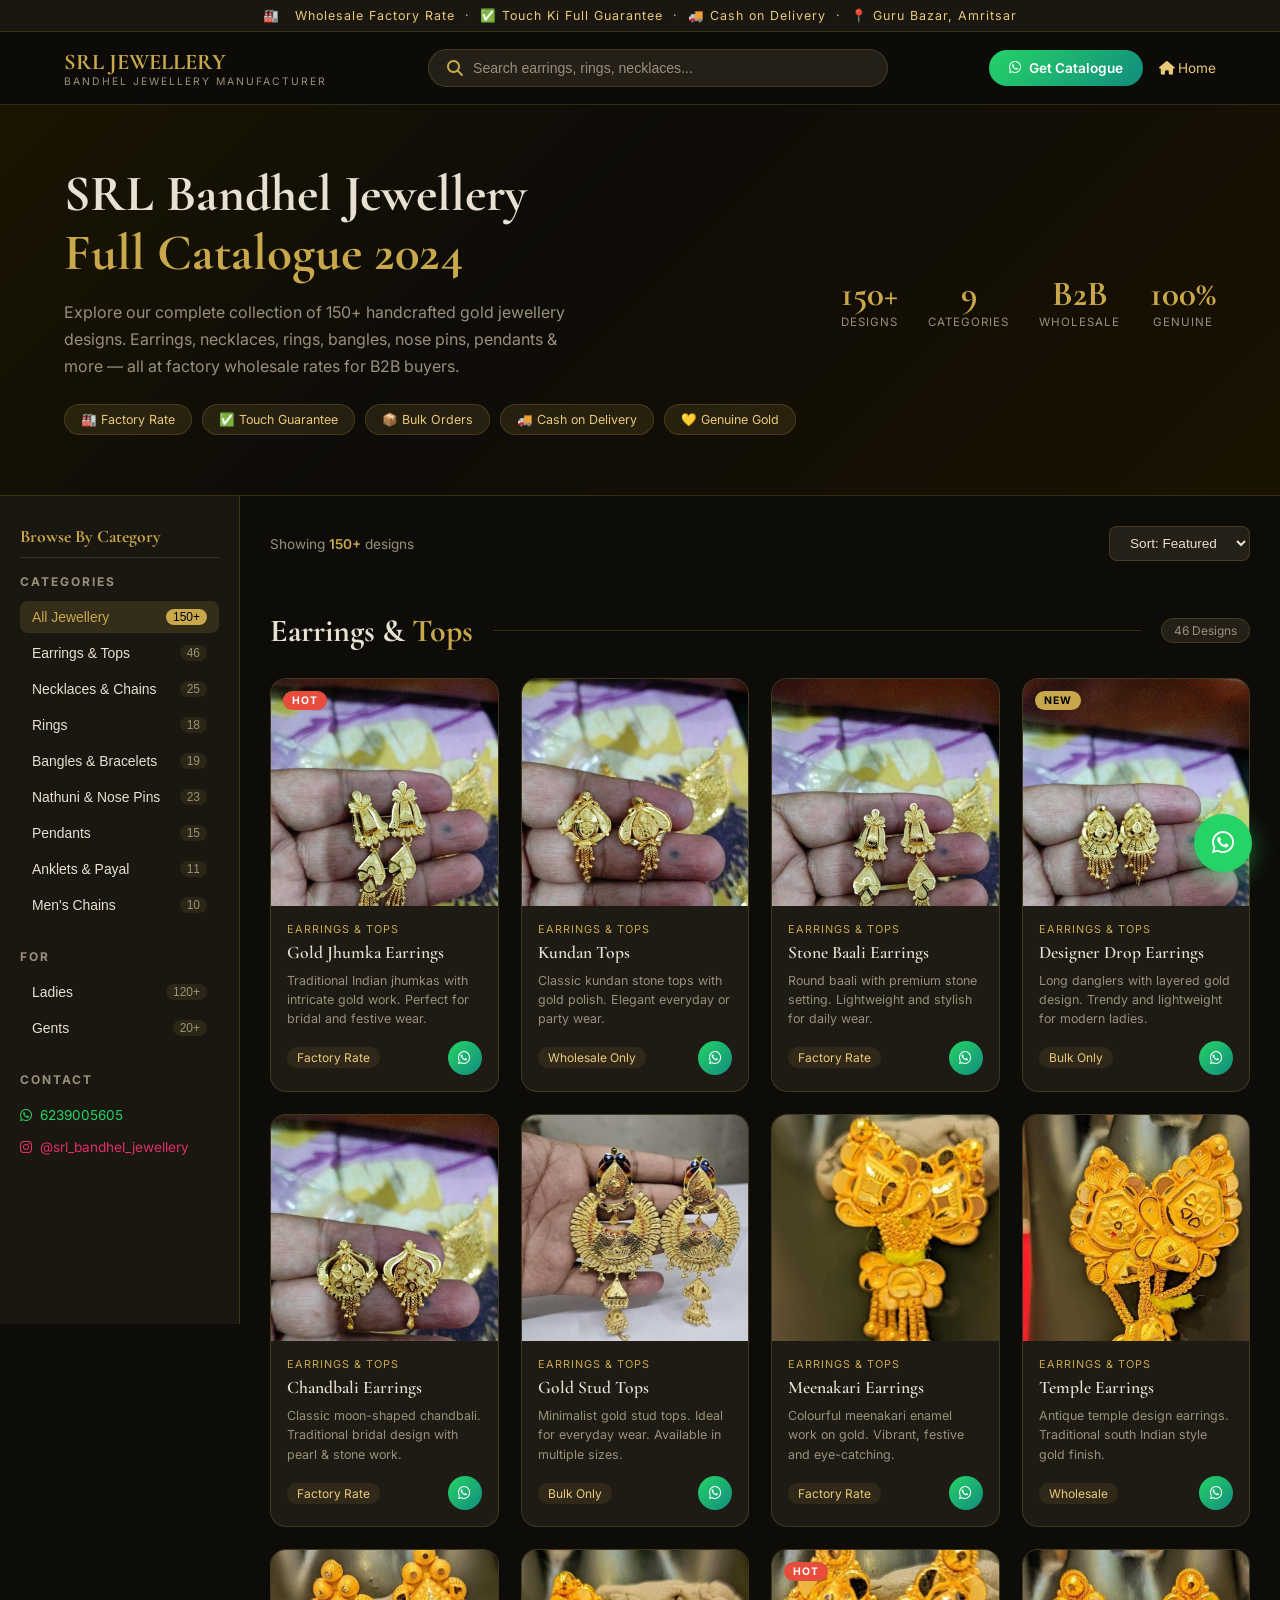
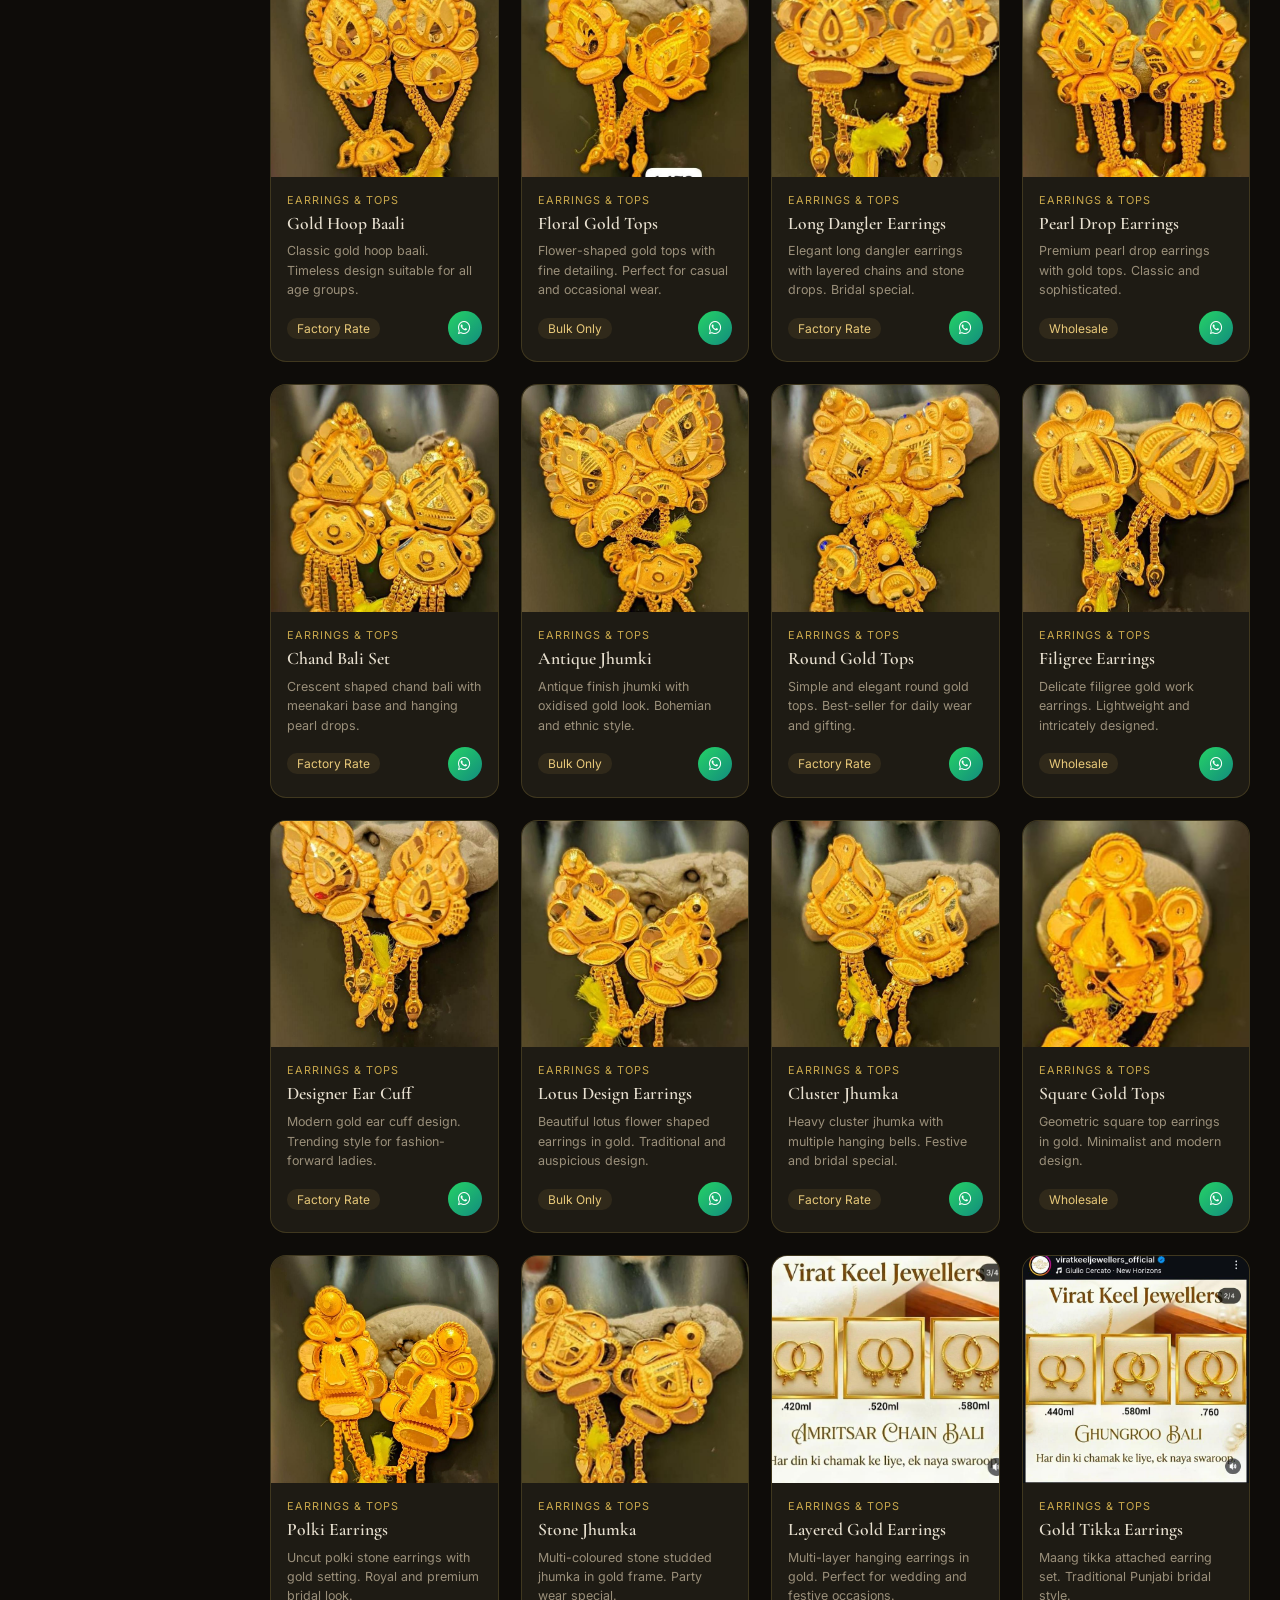
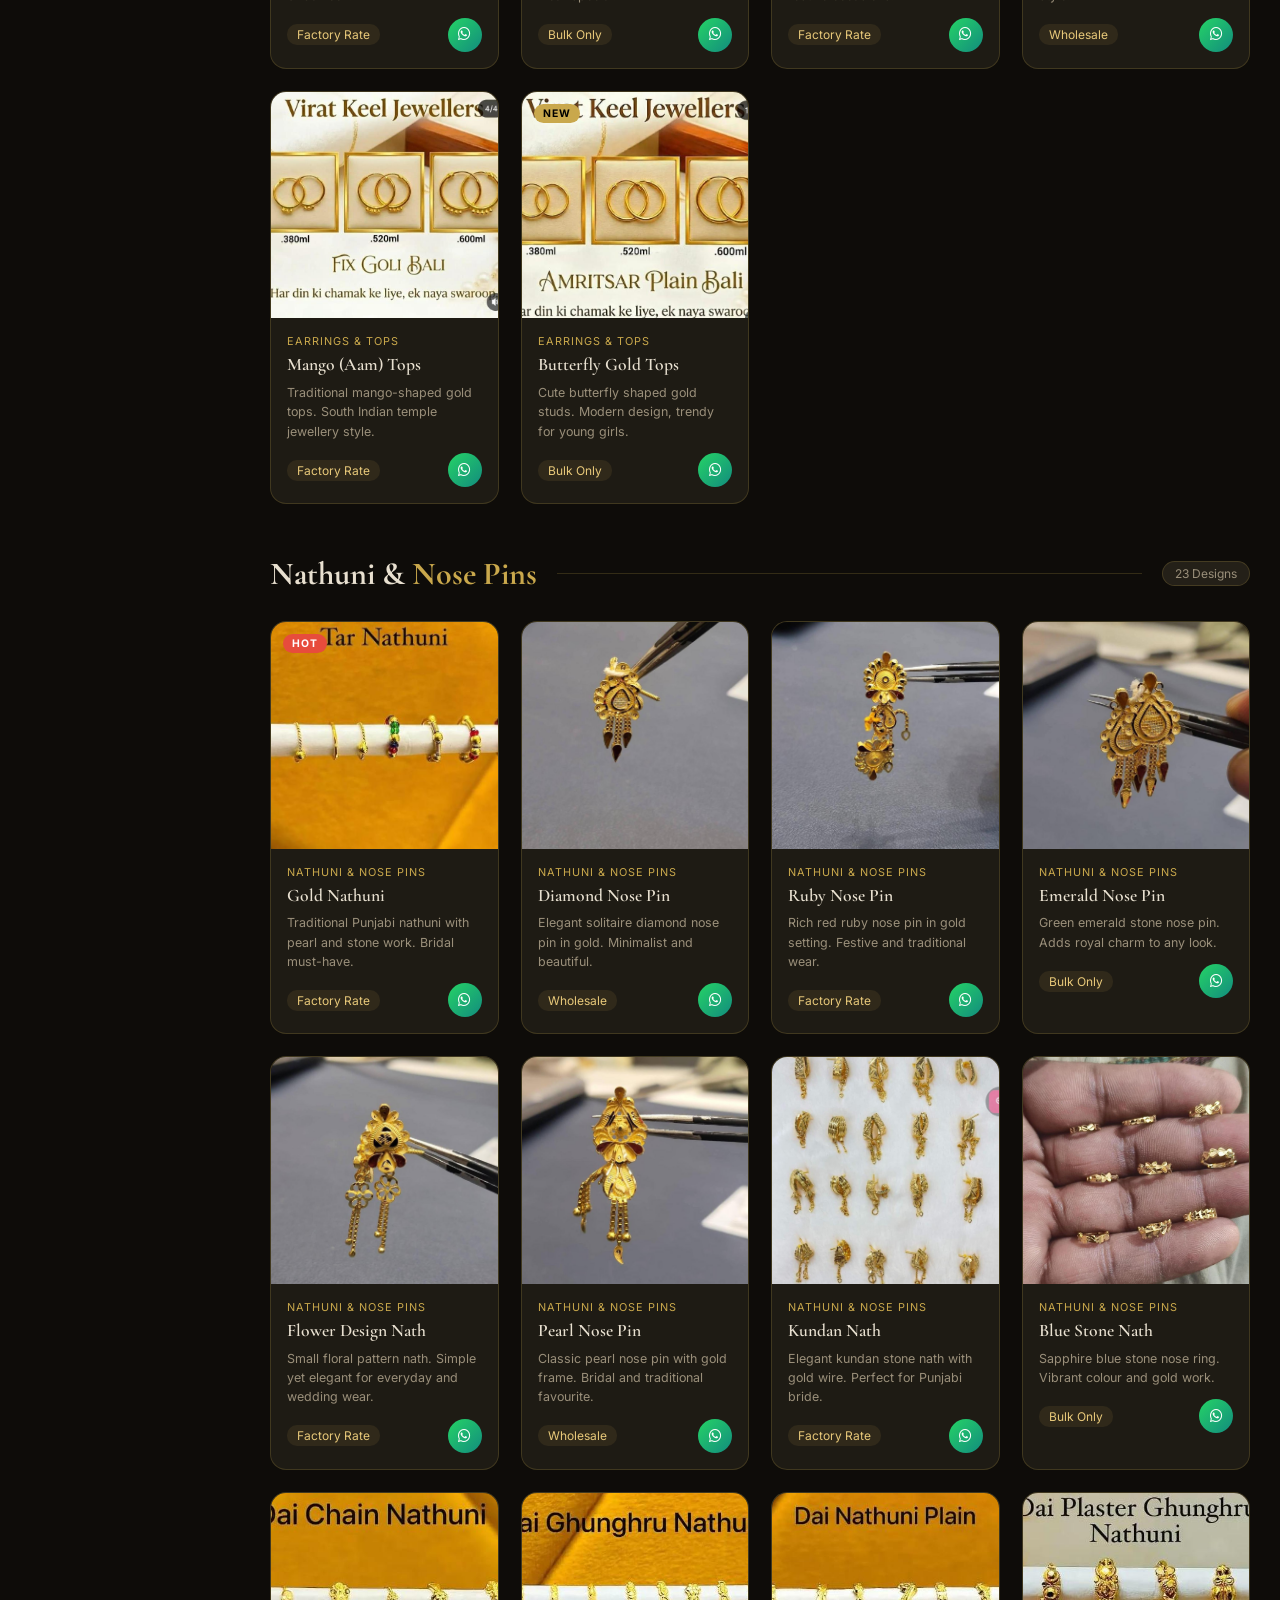
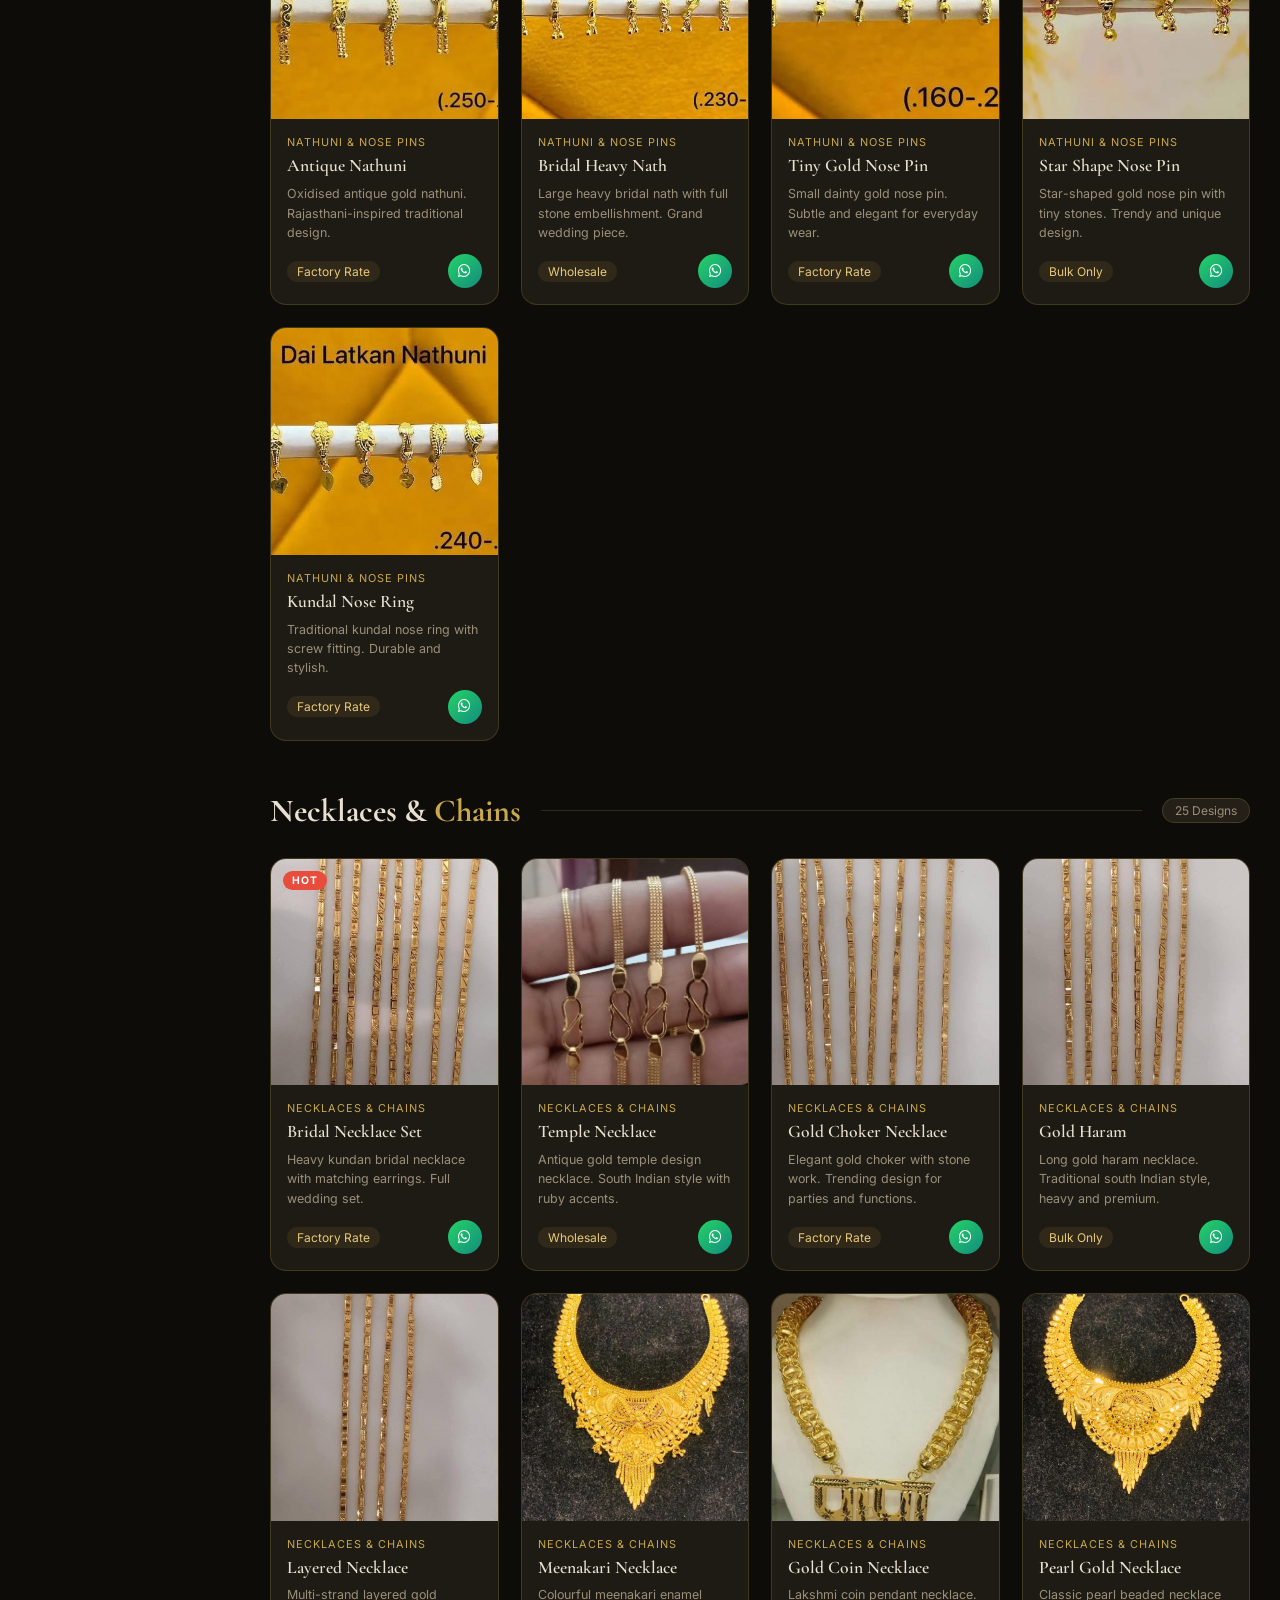
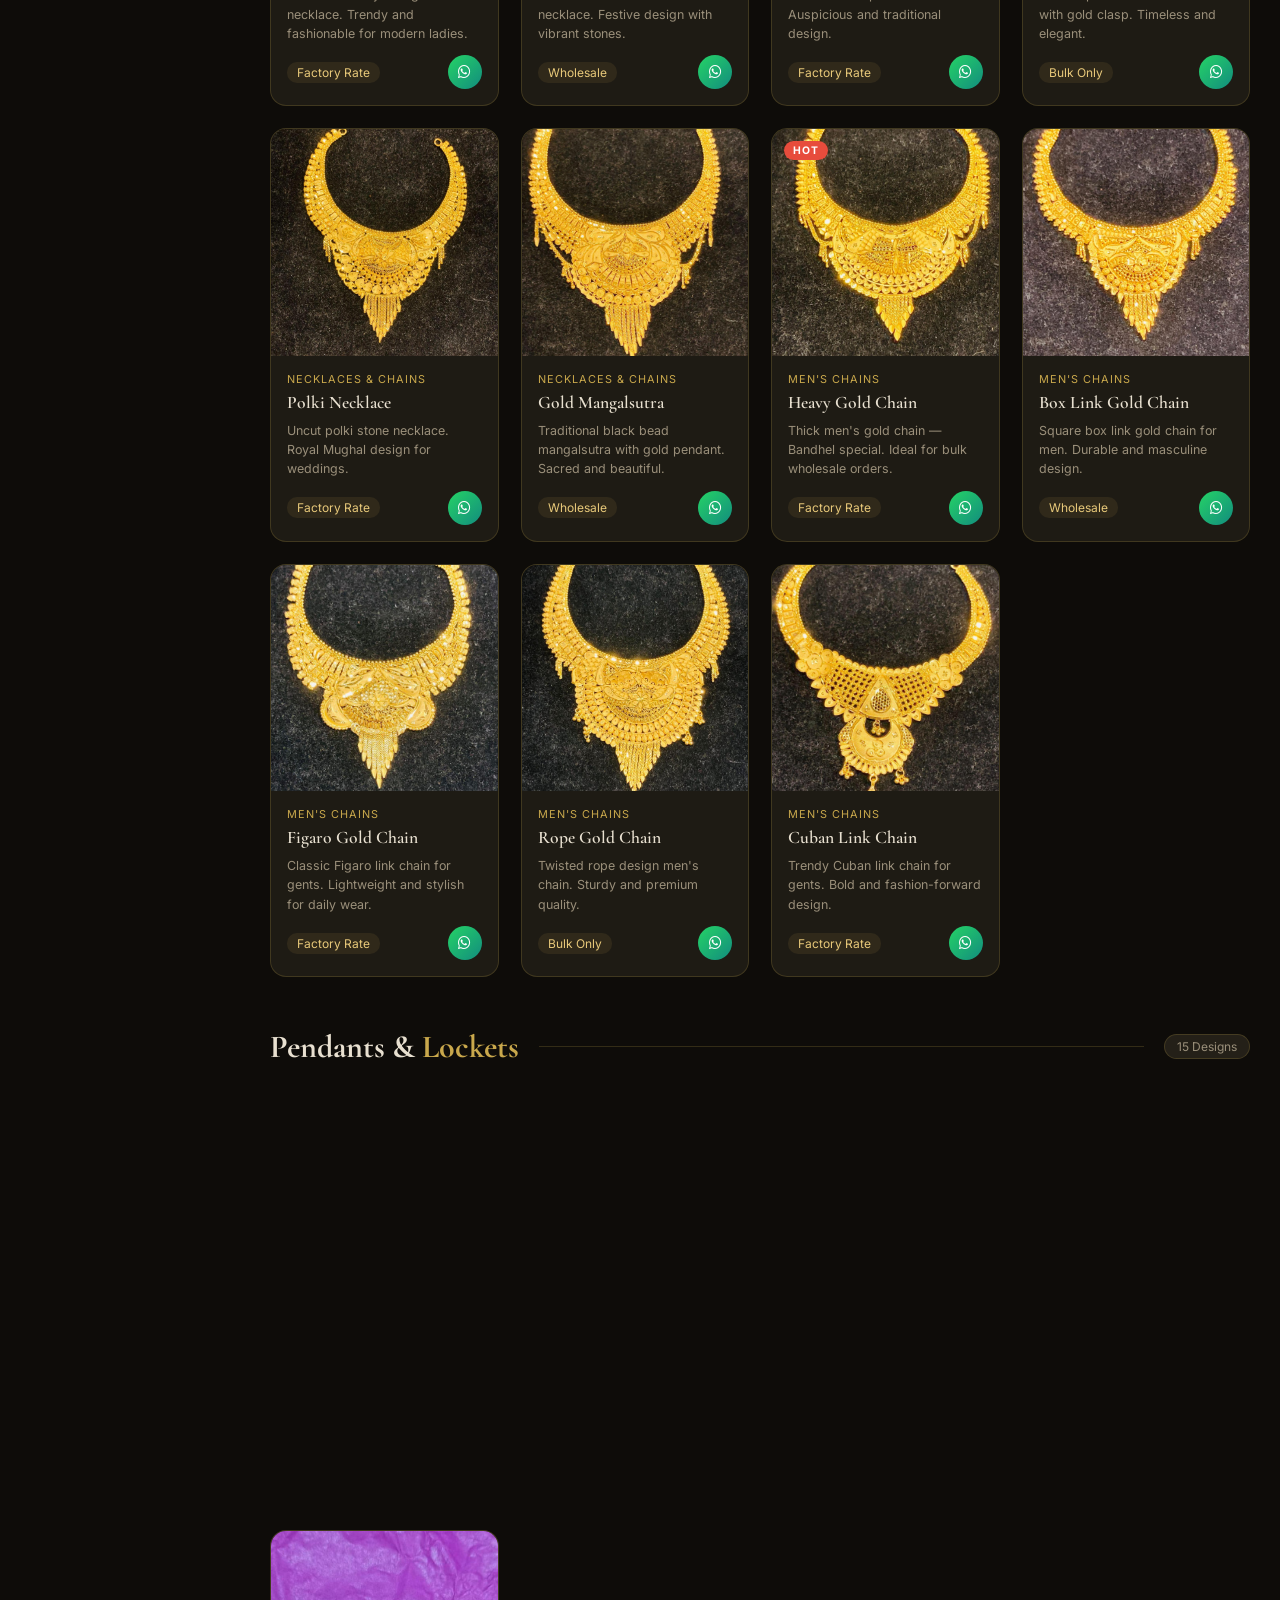
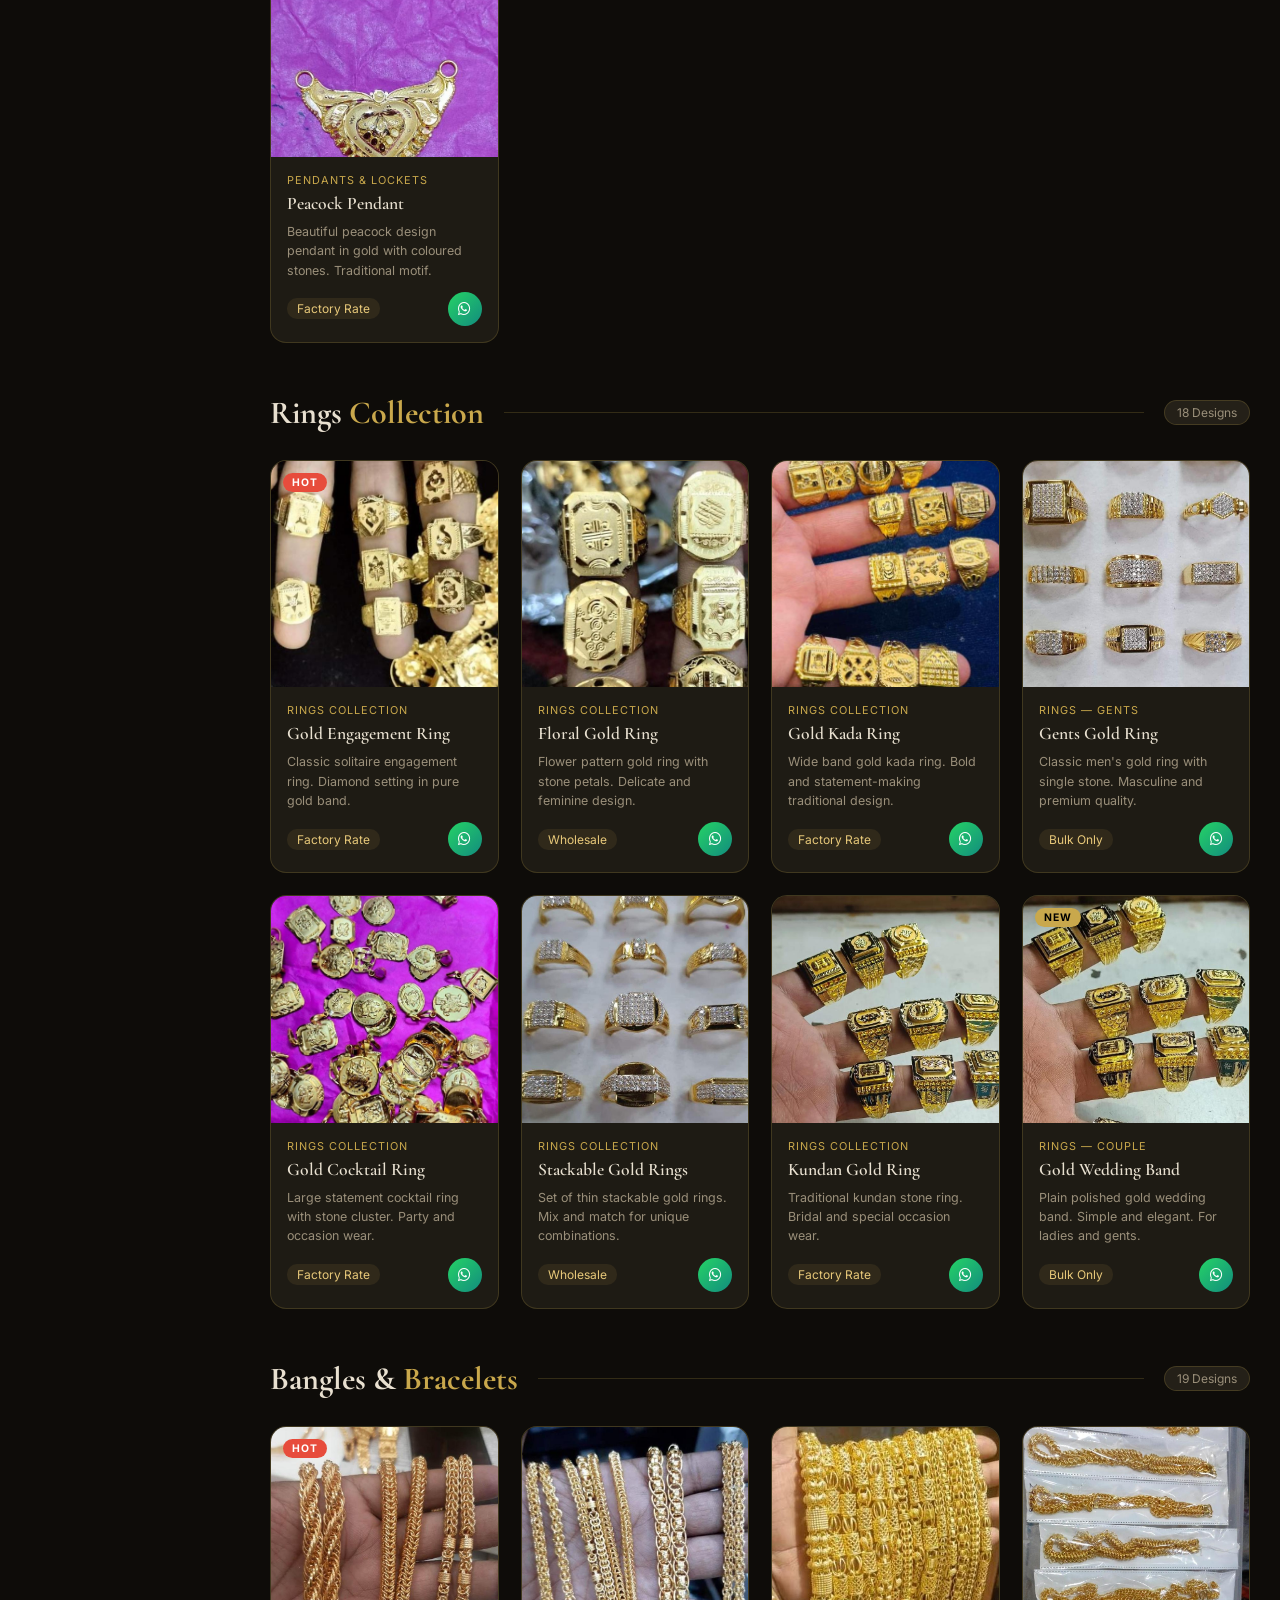
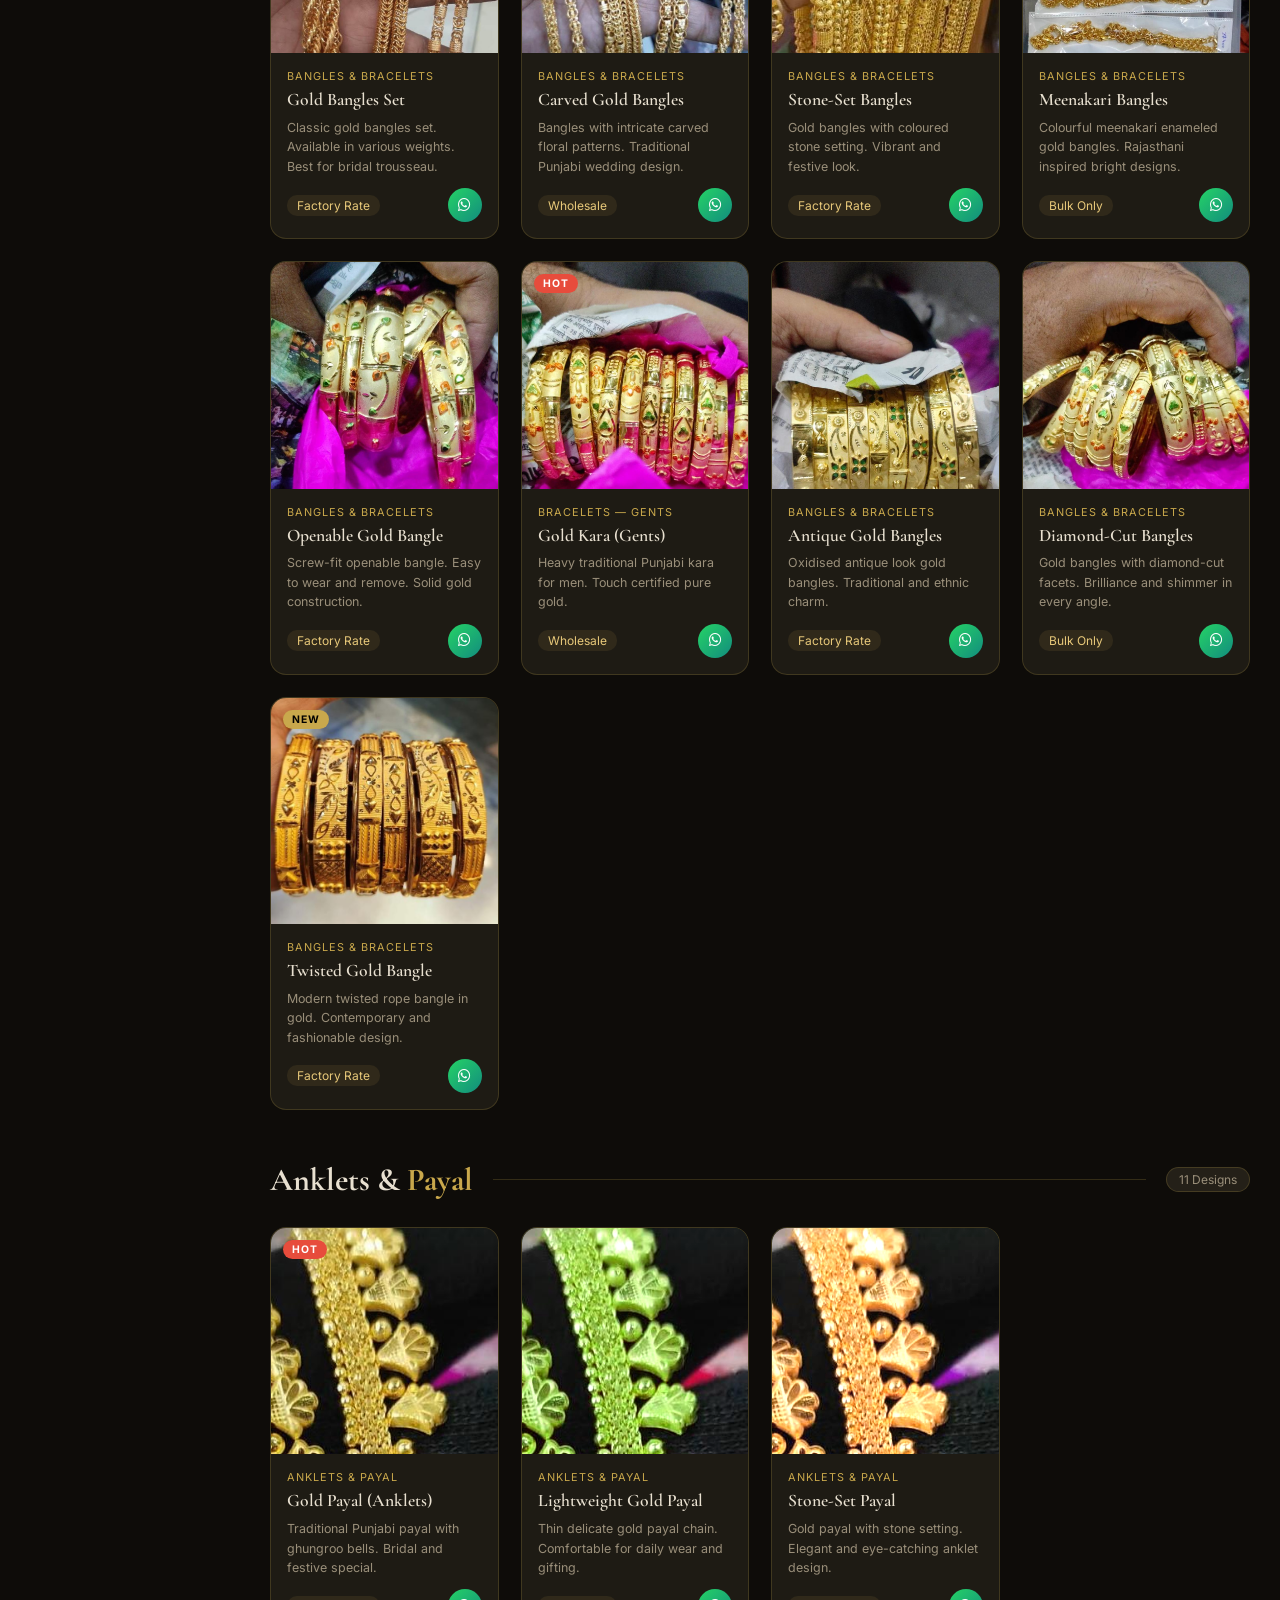
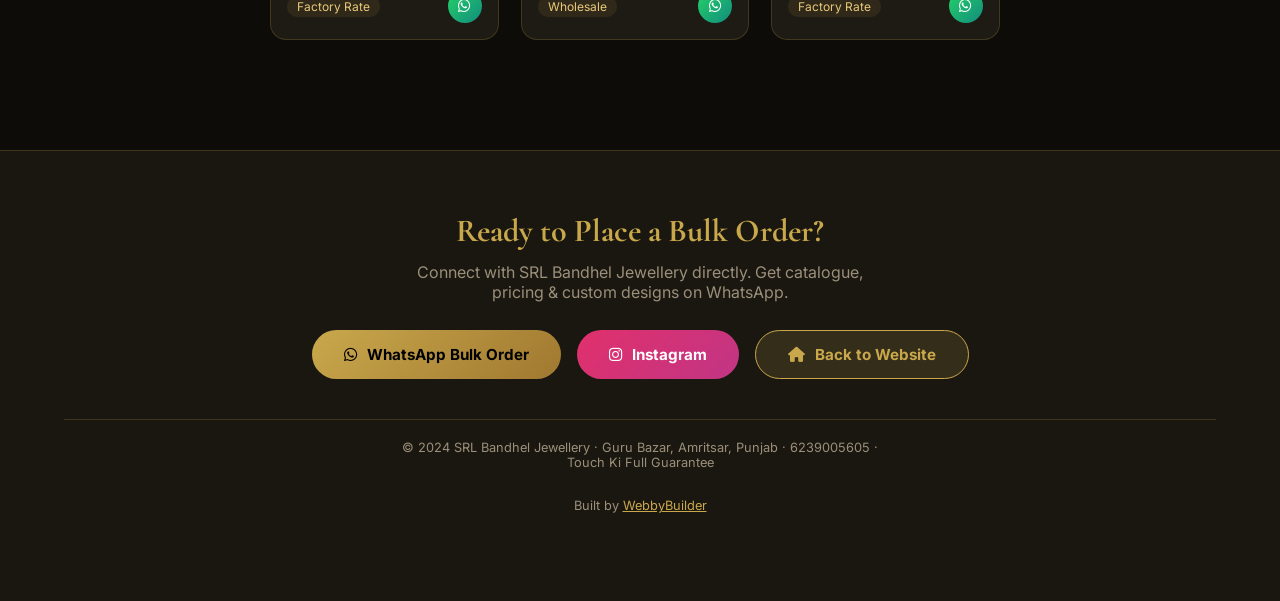
==== catalogue.html @ dfbe0845 "Add full CaratLane-style jewellery catalogue with 150+ items section-wise" ====
<!DOCTYPE html>
<html lang="en">
<head>
  <meta charset="UTF-8">
  <meta name="viewport" content="width=device-width, initial-scale=1.0">
  <title>SRL Bandhel Jewellery | Full Catalogue — 150+ Designs</title>
  <meta name="description" content="Browse SRL Bandhel Jewellery's full catalogue — 150+ handcrafted gold jewellery designs including earrings, necklaces, rings, bangles, nose pins, pendants & more. Wholesale factory rate. B2B bulk orders welcome.">
  <link rel="preconnect" href="https://fonts.googleapis.com">
  <link href="https://fonts.googleapis.com/css2?family=Cormorant+Garamond:ital,wght@0,400;0,600;0,700;1,400&family=Inter:wght@300;400;500;600&display=swap" rel="stylesheet">
  <link rel="stylesheet" href="https://cdnjs.cloudflare.com/ajax/libs/font-awesome/6.5.0/css/all.min.css">
  <style>
    :root {
      --gold: #c9a84c;
      --gold-light: #e8c97a;
      --gold-dark: #a07830;
      --dark: #0e0c09;
      --dark2: #1a1710;
      --dark3: #242018;
      --card-bg: #1e1b14;
      --text: #e8e0d0;
      --text-muted: #9a8f7a;
      --border: rgba(201,168,76,0.2);
    }
    * { margin: 0; padding: 0; box-sizing: border-box; }
    html { scroll-behavior: smooth; }
    body { background: var(--dark); color: var(--text); font-family: 'Inter', sans-serif; }

    /* ===== TOP HEADER ===== */
    .top-bar {
      background: var(--dark2);
      border-bottom: 1px solid var(--border);
      padding: 8px 0;
      text-align: center;
      font-size: 0.78rem;
      color: var(--gold-light);
      letter-spacing: 1px;
    }
    header {
      background: rgba(14,12,9,0.97);
      backdrop-filter: blur(20px);
      border-bottom: 1px solid var(--border);
      position: sticky;
      top: 0;
      z-index: 999;
      padding: 0 5%;
    }
    .header-inner {
      display: flex;
      align-items: center;
      justify-content: space-between;
      height: 72px;
      gap: 20px;
    }
    .logo-wrap { display: flex; align-items: center; gap: 12px; text-decoration: none; }
    .logo-wrap img { height: 44px; border-radius: 6px; }
    .logo-text .brand { font-family: 'Cormorant Garamond', serif; font-size: 1.4rem; font-weight: 700; color: var(--gold); }
    .logo-text .sub { font-size: 0.65rem; color: var(--text-muted); letter-spacing: 2px; text-transform: uppercase; }
    .header-search {
      flex: 1; max-width: 460px;
      display: flex; align-items: center;
      background: var(--dark3); border: 1px solid var(--border);
      border-radius: 30px; padding: 0 18px; gap: 10px;
    }
    .header-search input {
      flex: 1; background: none; border: none; color: var(--text);
      font-size: 0.88rem; padding: 10px 0; outline: none;
    }
    .header-search input::placeholder { color: var(--text-muted); }
    .header-search i { color: var(--gold); }
    .header-actions { display: flex; align-items: center; gap: 16px; }
    .btn-wa-header {
      background: linear-gradient(135deg, #25d366, #128c7e);
      color: #fff; border: none; padding: 10px 20px;
      border-radius: 25px; font-size: 0.85rem; font-weight: 600;
      cursor: pointer; display: flex; align-items: center; gap: 8px;
      text-decoration: none; white-space: nowrap;
      transition: transform 0.2s, box-shadow 0.2s;
    }
    .btn-wa-header:hover { transform: translateY(-2px); box-shadow: 0 6px 20px rgba(37,211,102,0.4); }
    .cat-count { color: var(--text-muted); font-size: 0.8rem; }

    /* ===== HERO BANNER ===== */
    .hero-banner {
      background: linear-gradient(135deg, #1a1500 0%, #0e0c09 40%, #1a1200 100%);
      border-bottom: 1px solid var(--border);
      padding: 60px 5%;
      display: flex; align-items: center; justify-content: space-between;
      gap: 40px; flex-wrap: wrap;
    }
    .hero-banner-left h1 {
      font-family: 'Cormorant Garamond', serif;
      font-size: clamp(2rem, 4vw, 3.5rem);
      font-weight: 700; line-height: 1.15;
      margin-bottom: 16px;
    }
    .hero-banner-left h1 span { color: var(--gold); }
    .hero-banner-left p { color: var(--text-muted); font-size: 1rem; max-width: 520px; line-height: 1.7; }
    .hero-badges { display: flex; flex-wrap: wrap; gap: 10px; margin-top: 24px; }
    .hero-badge-item {
      background: rgba(201,168,76,0.12); border: 1px solid var(--border);
      padding: 7px 16px; border-radius: 20px;
      font-size: 0.78rem; color: var(--gold-light);
    }
    .hero-stats { display: flex; gap: 30px; flex-wrap: wrap; }
    .h-stat { text-align: center; }
    .h-stat .num { font-family: 'Cormorant Garamond', serif; font-size: 2.2rem; font-weight: 700; color: var(--gold); }
    .h-stat .lbl { font-size: 0.72rem; color: var(--text-muted); letter-spacing: 1px; text-transform: uppercase; }

    /* ===== FILTER SIDEBAR + MAIN ===== */
    .catalogue-layout {
      display: flex; gap: 0; min-height: 100vh;
    }
    .sidebar {
      width: 240px; flex-shrink: 0;
      background: var(--dark2);
      border-right: 1px solid var(--border);
      padding: 30px 20px; position: sticky; top: 72px;
      height: calc(100vh - 72px); overflow-y: auto;
    }
    .sidebar::-webkit-scrollbar { width: 4px; }
    .sidebar::-webkit-scrollbar-thumb { background: var(--border); border-radius: 2px; }
    .sidebar h3 {
      font-family: 'Cormorant Garamond', serif; font-size: 1.1rem;
      color: var(--gold); margin-bottom: 16px;
      padding-bottom: 10px; border-bottom: 1px solid var(--border);
    }
    .sidebar-section { margin-bottom: 28px; }
    .sidebar-section h4 { font-size: 0.75rem; letter-spacing: 2px; text-transform: uppercase; color: var(--text-muted); margin-bottom: 12px; }
    .filter-btn {
      display: block; width: 100%; text-align: left;
      background: none; border: none; color: var(--text);
      font-size: 0.87rem; padding: 8px 12px; cursor: pointer;
      border-radius: 8px; transition: all 0.2s;
      margin-bottom: 4px;
    }
    .filter-btn:hover, .filter-btn.active {
      background: rgba(201,168,76,0.15); color: var(--gold);
    }
    .filter-btn .count {
      float: right; font-size: 0.75rem;
      color: var(--text-muted); background: rgba(201,168,76,0.1);
      padding: 1px 7px; border-radius: 10px;
    }
    .filter-btn.active .count { background: var(--gold); color: #000; }

    /* ===== MAIN CONTENT ===== */
    .main-content { flex: 1; padding: 30px 30px; min-width: 0; }
    .section-divider {
      display: flex; align-items: center; gap: 20px;
      margin: 50px 0 28px 0;
    }
    .section-divider h2 {
      font-family: 'Cormorant Garamond', serif;
      font-size: clamp(1.5rem, 2.5vw, 2rem);
      font-weight: 700; white-space: nowrap;
    }
    .section-divider h2 span { color: var(--gold); }
    .section-divider .line { flex: 1; height: 1px; background: var(--border); }
    .section-divider .item-count {
      font-size: 0.75rem; color: var(--text-muted);
      background: var(--dark3); border: 1px solid var(--border);
      padding: 4px 12px; border-radius: 20px; white-space: nowrap;
    }

    /* ===== SORT BAR ===== */
    .sort-bar {
      display: flex; align-items: center; justify-content: space-between;
      gap: 16px; margin-bottom: 28px; flex-wrap: wrap;
    }
    .sort-bar .results { font-size: 0.85rem; color: var(--text-muted); }
    .sort-bar .results span { color: var(--gold); font-weight: 600; }
    .sort-select {
      background: var(--dark3); border: 1px solid var(--border);
      color: var(--text); padding: 8px 16px; border-radius: 8px;
      font-size: 0.85rem; cursor: pointer; outline: none;
    }

    /* ===== PRODUCT GRID ===== */
    .products-grid {
      display: grid;
      grid-template-columns: repeat(auto-fill, minmax(220px, 1fr));
      gap: 22px;
    }
    .product-card {
      background: var(--card-bg);
      border: 1px solid var(--border);
      border-radius: 16px; overflow: hidden;
      transition: transform 0.3s, box-shadow 0.3s, border-color 0.3s;
      cursor: pointer; position: relative;
    }
    .product-card:hover {
      transform: translateY(-6px);
      box-shadow: 0 20px 50px rgba(201,168,76,0.15);
      border-color: var(--gold);
    }
    .product-card .badge-new {
      position: absolute; top: 12px; left: 12px; z-index: 2;
      background: var(--gold); color: #000;
      font-size: 0.65rem; font-weight: 700;
      padding: 3px 9px; border-radius: 10px; letter-spacing: 1px;
      text-transform: uppercase;
    }
    .product-card .badge-hot {
      position: absolute; top: 12px; left: 12px; z-index: 2;
      background: #e74c3c; color: #fff;
      font-size: 0.65rem; font-weight: 700;
      padding: 3px 9px; border-radius: 10px; letter-spacing: 1px;
      text-transform: uppercase;
    }
    .product-img-wrap {
      position: relative; overflow: hidden;
      aspect-ratio: 1 / 1;
      background: linear-gradient(135deg, #1a1710, #2a2418);
    }
    .product-img-wrap img {
      width: 100%; height: 100%;
      object-fit: cover;
      transition: transform 0.5s;
    }
    .product-card:hover .product-img-wrap img { transform: scale(1.08); }
    .product-img-overlay {
      position: absolute; inset: 0;
      background: rgba(0,0,0,0.65);
      display: flex; flex-direction: column;
      align-items: center; justify-content: center; gap: 10px;
      opacity: 0; transition: opacity 0.3s;
    }
    .product-card:hover .product-img-overlay { opacity: 1; }
    .btn-enquire {
      background: linear-gradient(135deg, #25d366, #128c7e);
      color: #fff; border: none; padding: 10px 22px;
      border-radius: 25px; font-size: 0.82rem; font-weight: 600;
      cursor: pointer; display: flex; align-items: center; gap: 8px;
      text-decoration: none; transition: transform 0.2s;
    }
    .btn-enquire:hover { transform: scale(1.05); }
    .btn-view {
      background: rgba(201,168,76,0.2); color: var(--gold);
      border: 1px solid var(--gold); padding: 8px 22px;
      border-radius: 25px; font-size: 0.8rem; font-weight: 600;
      cursor: pointer; text-decoration: none;
      transition: all 0.2s;
    }
    .btn-view:hover { background: var(--gold); color: #000; }
    .product-info { padding: 16px; }
    .product-info .cat-tag {
      font-size: 0.68rem; color: var(--gold); letter-spacing: 1px;
      text-transform: uppercase; margin-bottom: 6px;
    }
    .product-info h3 {
      font-family: 'Cormorant Garamond', serif;
      font-size: 1.1rem; font-weight: 600;
      margin-bottom: 6px; line-height: 1.3;
      color: var(--text);
    }
    .product-info p {
      font-size: 0.78rem; color: var(--text-muted);
      line-height: 1.55; margin-bottom: 12px;
    }
    .product-meta {
      display: flex; align-items: center; justify-content: space-between;
    }
    .product-meta .rate {
      font-size: 0.75rem; color: var(--gold-light);
      background: rgba(201,168,76,0.1);
      padding: 3px 10px; border-radius: 10px;
    }
    .product-meta .wa-quick {
      width: 34px; height: 34px; border-radius: 50%;
      background: linear-gradient(135deg, #25d366, #128c7e);
      display: flex; align-items: center; justify-content: center;
      color: #fff; font-size: 0.9rem;
      text-decoration: none; transition: transform 0.2s;
      flex-shrink: 0;
    }
    .product-meta .wa-quick:hover { transform: scale(1.15); }

    /* ===== PLACEHOLDER CARD (design only - no real img) ===== */
    .product-img-placeholder {
      width: 100%; aspect-ratio: 1/1;
      display: flex; align-items: center; justify-content: center;
      font-size: 3.5rem; position: relative;
      overflow: hidden;
    }
    .product-img-placeholder .design-pattern {
      position: absolute; inset: 0;
      display: flex; align-items: center; justify-content: center;
    }
    .product-img-placeholder .design-pattern svg {
      width: 100%; height: 100%; opacity: 0.12;
    }
    .product-img-placeholder .icon { position: relative; z-index: 1; font-size: 4rem; }

    /* ===== FOOTER ===== */
    .cat-footer {
      background: var(--dark2); border-top: 1px solid var(--border);
      padding: 60px 5%; margin-top: 80px;
      text-align: center;
    }
    .cat-footer h2 {
      font-family: 'Cormorant Garamond', serif;
      font-size: 2rem; color: var(--gold); margin-bottom: 12px;
    }
    .cat-footer p { color: var(--text-muted); max-width: 500px; margin: 0 auto 28px; }
    .footer-btns { display: flex; gap: 16px; justify-content: center; flex-wrap: wrap; }
    .btn-gold-lg {
      background: linear-gradient(135deg, var(--gold), var(--gold-dark));
      color: #000; padding: 14px 32px; border-radius: 30px;
      font-weight: 700; font-size: 0.95rem;
      text-decoration: none; display: flex; align-items: center; gap: 10px;
      transition: transform 0.2s, box-shadow 0.2s;
    }
    .btn-gold-lg:hover { transform: translateY(-3px); box-shadow: 0 10px 30px rgba(201,168,76,0.4); }
    .cat-footer-copy {
      margin-top: 40px; font-size: 0.8rem; color: var(--text-muted);
      border-top: 1px solid var(--border); padding-top: 20px;
    }

    /* ===== FLOATING WA ===== */
    .float-wa {
      position: fixed; bottom: 28px; right: 28px; z-index: 9999;
      background: #25d366; color: #fff; border-radius: 50%;
      width: 58px; height: 58px;
      display: flex; align-items: center; justify-content: center;
      font-size: 1.6rem; text-decoration: none;
      box-shadow: 0 6px 24px rgba(37,211,102,0.5);
      animation: pulse 2s infinite;
    }
    @keyframes pulse {
      0%,100% { box-shadow: 0 6px 24px rgba(37,211,102,0.5); }
      50% { box-shadow: 0 6px 40px rgba(37,211,102,0.8); }
    }

    /* ===== SEARCH BAR VISIBILITY ===== */
    .search-highlight { display: none; }

    /* ===== RESPONSIVE ===== */
    @media(max-width: 900px) {
      .sidebar { display: none; }
      .main-content { padding: 20px; }
    }
    @media(max-width: 600px) {
      .products-grid { grid-template-columns: repeat(2, 1fr); gap: 12px; }
      .header-search { display: none; }
      .hero-stats { gap: 16px; }
    }

    /* ===== SECTION ANIMATIONS ===== */
    .fade-in { opacity: 0; transform: translateY(20px); transition: opacity 0.6s, transform 0.6s; }
    .fade-in.visible { opacity: 1; transform: translateY(0); }

    /* category colors */
    .bg-earrings { background: linear-gradient(135deg, #2d1a0e, #1a0d05); }
    .bg-necklace { background: linear-gradient(135deg, #0e1a2d, #05100d); }
    .bg-rings { background: linear-gradient(135deg, #1a0e2d, #0d0519); }
    .bg-bangles { background: linear-gradient(135deg, #1a2d0e, #0d1905); }
    .bg-nosepins { background: linear-gradient(135deg, #2d1a1a, #190505); }
    .bg-pendants { background: linear-gradient(135deg, #2d2a0e, #191405); }
    .bg-anklets { background: linear-gradient(135deg, #0e2d2d, #051919); }
    .bg-mangtika { background: linear-gradient(135deg, #1a2d1a, #051905); }
    .bg-chains { background: linear-gradient(135deg, #2d1a0e, #190805); }
  </style>
</head>
<body>

<!-- Floating WhatsApp -->
<a href="https://wa.me/916239005605" target="_blank" class="float-wa" aria-label="WhatsApp">
  <i class="fab fa-whatsapp"></i>
</a>

<!-- Top Bar -->
<div class="top-bar">
  🏭 &nbsp; Wholesale Factory Rate &nbsp;·&nbsp; ✅ Touch Ki Full Guarantee &nbsp;·&nbsp; 🚚 Cash on Delivery &nbsp;·&nbsp; 📍 Guru Bazar, Amritsar
</div>

<!-- Header -->
<header>
  <div class="header-inner">
    <a href="index.html" class="logo-wrap">
      <img src="assets/logo.png" alt="SRL Jewellery" onerror="this.style.display='none'">
      <div class="logo-text">
        <div class="brand">SRL JEWELLERY</div>
        <div class="sub">Bandhel Jewellery Manufacturer</div>
      </div>
    </a>
    <div class="header-search">
      <i class="fas fa-search"></i>
      <input type="text" placeholder="Search earrings, rings, necklaces..." id="searchInput">
    </div>
    <div class="header-actions">
      <a href="https://wa.me/916239005605?text=Hi%20SRL%20Bandhel%20Jewellery!%20I%20need%20the%20full%20catalogue%20and%20pricing." target="_blank" class="btn-wa-header">
        <i class="fab fa-whatsapp"></i> Get Catalogue
      </a>
      <a href="index.html" style="color:var(--gold-light);text-decoration:none;font-size:0.85rem;">
        <i class="fas fa-home"></i> Home
      </a>
    </div>
  </div>
</header>

<!-- Hero Banner -->
<div class="hero-banner">
  <div class="hero-banner-left">
    <h1>SRL Bandhel Jewellery<br><span>Full Catalogue 2024</span></h1>
    <p>Explore our complete collection of 150+ handcrafted gold jewellery designs. Earrings, necklaces, rings, bangles, nose pins, pendants & more — all at factory wholesale rates for B2B buyers.</p>
    <div class="hero-badges">
      <div class="hero-badge-item">🏭 Factory Rate</div>
      <div class="hero-badge-item">✅ Touch Guarantee</div>
      <div class="hero-badge-item">📦 Bulk Orders</div>
      <div class="hero-badge-item">🚚 Cash on Delivery</div>
      <div class="hero-badge-item">💛 Genuine Gold</div>
    </div>
  </div>
  <div class="hero-stats">
    <div class="h-stat"><div class="num">150+</div><div class="lbl">Designs</div></div>
    <div class="h-stat"><div class="num">9</div><div class="lbl">Categories</div></div>
    <div class="h-stat"><div class="num">B2B</div><div class="lbl">Wholesale</div></div>
    <div class="h-stat"><div class="num">100%</div><div class="lbl">Genuine</div></div>
  </div>
</div>

<!-- Catalogue Layout -->
<div class="catalogue-layout">

  <!-- Sidebar -->
  <aside class="sidebar">
    <h3>Browse By Category</h3>
    <div class="sidebar-section">
      <h4>Categories</h4>
      <button class="filter-btn active" onclick="filterCat('all', this)">All Jewellery <span class="count">150+</span></button>
      <button class="filter-btn" onclick="filterCat('earrings', this)">Earrings & Tops <span class="count">46</span></button>
      <button class="filter-btn" onclick="filterCat('necklace', this)">Necklaces & Chains <span class="count">25</span></button>
      <button class="filter-btn" onclick="filterCat('rings', this)">Rings <span class="count">18</span></button>
      <button class="filter-btn" onclick="filterCat('bangles', this)">Bangles & Bracelets <span class="count">19</span></button>
      <button class="filter-btn" onclick="filterCat('nosepins', this)">Nathuni & Nose Pins <span class="count">23</span></button>
      <button class="filter-btn" onclick="filterCat('pendants', this)">Pendants <span class="count">15</span></button>
      <button class="filter-btn" onclick="filterCat('anklets', this)">Anklets & Payal <span class="count">11</span></button>
      <button class="filter-btn" onclick="filterCat('chains', this)">Men's Chains <span class="count">10</span></button>
    </div>
    <div class="sidebar-section">
      <h4>For</h4>
      <button class="filter-btn" onclick="filterCat('ladies', this)">Ladies <span class="count">120+</span></button>
      <button class="filter-btn" onclick="filterCat('gents', this)">Gents <span class="count">20+</span></button>
    </div>
    <div class="sidebar-section">
      <h4>Contact</h4>
      <a href="https://wa.me/916239005605" target="_blank" style="display:flex;align-items:center;gap:8px;color:#25d366;font-size:0.85rem;text-decoration:none;padding:8px 0;">
        <i class="fab fa-whatsapp"></i> 6239005605
      </a>
      <a href="https://www.instagram.com/srl_bandhel_jewellery" target="_blank" style="display:flex;align-items:center;gap:8px;color:#e1306c;font-size:0.85rem;text-decoration:none;padding:8px 0;">
        <i class="fab fa-instagram"></i> @srl_bandhel_jewellery
      </a>
    </div>
  </aside>

  <!-- Main Content -->
  <main class="main-content">

    <!-- Sort Bar -->
    <div class="sort-bar">
      <div class="results">Showing <span id="itemCount">150+</span> designs</div>
      <select class="sort-select">
        <option>Sort: Featured</option>
        <option>Newest First</option>
        <option>Category A–Z</option>
      </select>
    </div>

    <!-- ====== EARRINGS & TOPS ====== -->
    <div class="section-divider" data-cat="earrings">
      <h2>Earrings & <span>Tops</span></h2>
      <div class="line"></div>
      <div class="item-count">46 Designs</div>
    </div>
    <div class="products-grid" id="grid-earrings">

      <!-- REAL GALLERY IMAGES (14-39) -->
      <div class="product-card fade-in" data-cat="earrings ladies">
        <span class="badge-hot">HOT</span>
        <div class="product-img-wrap bg-earrings">
          <img src="assets/gallery/earrings-tops_14.jpeg" alt="Gold Jhumka Earrings" loading="lazy">
          <div class="product-img-overlay">
            <a href="https://wa.me/916239005605?text=Hi%20SRL!%20I%20am%20interested%20in%20Gold%20Jhumka%20Earrings%20(ET-14).%20Please%20share%20price%20and%20availability." target="_blank" class="btn-enquire"><i class="fab fa-whatsapp"></i> Enquire Now</a>
          </div>
        </div>
        <div class="product-info">
          <div class="cat-tag">Earrings & Tops</div>
          <h3>Gold Jhumka Earrings</h3>
          <p>Traditional Indian jhumkas with intricate gold work. Perfect for bridal and festive wear.</p>
          <div class="product-meta">
            <span class="rate">Factory Rate</span>
            <a href="https://wa.me/916239005605?text=Hi%20SRL!%20Interested%20in%20Gold%20Jhumka%20Earrings%20(ET-14)" target="_blank" class="wa-quick"><i class="fab fa-whatsapp"></i></a>
          </div>
        </div>
      </div>

      <div class="product-card fade-in" data-cat="earrings ladies">
        <div class="product-img-wrap bg-earrings">
          <img src="assets/gallery/earrings-tops_15.jpeg" alt="Kundan Tops" loading="lazy">
          <div class="product-img-overlay">
            <a href="https://wa.me/916239005605?text=Hi%20SRL!%20I%20am%20interested%20in%20Kundan%20Tops%20(ET-15)." target="_blank" class="btn-enquire"><i class="fab fa-whatsapp"></i> Enquire Now</a>
          </div>
        </div>
        <div class="product-info">
          <div class="cat-tag">Earrings & Tops</div>
          <h3>Kundan Tops</h3>
          <p>Classic kundan stone tops with gold polish. Elegant everyday or party wear.</p>
          <div class="product-meta">
            <span class="rate">Wholesale Only</span>
            <a href="https://wa.me/916239005605?text=Hi%20SRL!%20Interested%20in%20Kundan%20Tops%20(ET-15)" target="_blank" class="wa-quick"><i class="fab fa-whatsapp"></i></a>
          </div>
        </div>
      </div>

      <div class="product-card fade-in" data-cat="earrings ladies">
        <div class="product-img-wrap bg-earrings">
          <img src="assets/gallery/earrings-tops_16.jpeg" alt="Stone Baali Earrings" loading="lazy">
          <div class="product-img-overlay">
            <a href="https://wa.me/916239005605?text=Hi%20SRL!%20Interested%20in%20Stone%20Baali%20(ET-16)" target="_blank" class="btn-enquire"><i class="fab fa-whatsapp"></i> Enquire Now</a>
          </div>
        </div>
        <div class="product-info">
          <div class="cat-tag">Earrings & Tops</div>
          <h3>Stone Baali Earrings</h3>
          <p>Round baali with premium stone setting. Lightweight and stylish for daily wear.</p>
          <div class="product-meta">
            <span class="rate">Factory Rate</span>
            <a href="https://wa.me/916239005605?text=Hi%20SRL!%20Interested%20in%20Stone%20Baali%20(ET-16)" target="_blank" class="wa-quick"><i class="fab fa-whatsapp"></i></a>
          </div>
        </div>
      </div>

      <div class="product-card fade-in" data-cat="earrings ladies">
        <span class="badge-new">NEW</span>
        <div class="product-img-wrap bg-earrings">
          <img src="assets/gallery/earrings-tops_17.jpeg" alt="Designer Drop Earrings" loading="lazy">
          <div class="product-img-overlay">
            <a href="https://wa.me/916239005605?text=Hi%20SRL!%20Interested%20in%20Designer%20Drop%20Earrings%20(ET-17)" target="_blank" class="btn-enquire"><i class="fab fa-whatsapp"></i> Enquire Now</a>
          </div>
        </div>
        <div class="product-info">
          <div class="cat-tag">Earrings & Tops</div>
          <h3>Designer Drop Earrings</h3>
          <p>Long danglers with layered gold design. Trendy and lightweight for modern ladies.</p>
          <div class="product-meta">
            <span class="rate">Bulk Only</span>
            <a href="https://wa.me/916239005605?text=Hi%20SRL!%20Interested%20in%20Designer%20Drop%20(ET-17)" target="_blank" class="wa-quick"><i class="fab fa-whatsapp"></i></a>
          </div>
        </div>
      </div>

      <div class="product-card fade-in" data-cat="earrings ladies">
        <div class="product-img-wrap bg-earrings">
          <img src="assets/gallery/earrings-tops_18.jpeg" alt="Chandbali Earrings" loading="lazy">
          <div class="product-img-overlay">
            <a href="https://wa.me/916239005605?text=Hi%20SRL!%20Interested%20in%20Chandbali%20Earrings%20(ET-18)" target="_blank" class="btn-enquire"><i class="fab fa-whatsapp"></i> Enquire Now</a>
          </div>
        </div>
        <div class="product-info">
          <div class="cat-tag">Earrings & Tops</div>
          <h3>Chandbali Earrings</h3>
          <p>Classic moon-shaped chandbali. Traditional bridal design with pearl & stone work.</p>
          <div class="product-meta"><span class="rate">Factory Rate</span><a href="https://wa.me/916239005605?text=Hi%20SRL!%20Interested%20in%20Chandbali%20(ET-18)" target="_blank" class="wa-quick"><i class="fab fa-whatsapp"></i></a></div>
        </div>
      </div>

      <div class="product-card fade-in" data-cat="earrings ladies">
        <div class="product-img-wrap bg-earrings">
          <img src="assets/gallery/earrings-tops_19.jpeg" alt="Gold Stud Tops" loading="lazy">
          <div class="product-img-overlay">
            <a href="https://wa.me/916239005605?text=Hi%20SRL!%20Interested%20in%20Gold%20Stud%20Tops%20(ET-19)" target="_blank" class="btn-enquire"><i class="fab fa-whatsapp"></i> Enquire Now</a>
          </div>
        </div>
        <div class="product-info">
          <div class="cat-tag">Earrings & Tops</div>
          <h3>Gold Stud Tops</h3>
          <p>Minimalist gold stud tops. Ideal for everyday wear. Available in multiple sizes.</p>
          <div class="product-meta"><span class="rate">Bulk Only</span><a href="https://wa.me/916239005605?text=Hi%20SRL!%20Interested%20in%20Gold%20Stud%20Tops%20(ET-19)" target="_blank" class="wa-quick"><i class="fab fa-whatsapp"></i></a></div>
        </div>
      </div>

      <div class="product-card fade-in" data-cat="earrings ladies">
        <div class="product-img-wrap bg-earrings">
          <img src="assets/gallery/earrings-tops_20.jpeg" alt="Meenakari Earrings" loading="lazy">
          <div class="product-img-overlay">
            <a href="https://wa.me/916239005605?text=Hi%20SRL!%20Interested%20in%20Meenakari%20Earrings%20(ET-20)" target="_blank" class="btn-enquire"><i class="fab fa-whatsapp"></i> Enquire Now</a>
          </div>
        </div>
        <div class="product-info">
          <div class="cat-tag">Earrings & Tops</div>
          <h3>Meenakari Earrings</h3>
          <p>Colourful meenakari enamel work on gold. Vibrant, festive and eye-catching.</p>
          <div class="product-meta"><span class="rate">Factory Rate</span><a href="https://wa.me/916239005605?text=Hi%20SRL!%20Interested%20in%20Meenakari%20(ET-20)" target="_blank" class="wa-quick"><i class="fab fa-whatsapp"></i></a></div>
        </div>
      </div>

      <div class="product-card fade-in" data-cat="earrings ladies">
        <div class="product-img-wrap bg-earrings">
          <img src="assets/gallery/earrings-tops_21.jpeg" alt="Temple Earrings" loading="lazy">
          <div class="product-img-overlay">
            <a href="https://wa.me/916239005605?text=Hi%20SRL!%20Interested%20in%20Temple%20Earrings%20(ET-21)" target="_blank" class="btn-enquire"><i class="fab fa-whatsapp"></i> Enquire Now</a>
          </div>
        </div>
        <div class="product-info">
          <div class="cat-tag">Earrings & Tops</div>
          <h3>Temple Earrings</h3>
          <p>Antique temple design earrings. Traditional south Indian style gold finish.</p>
          <div class="product-meta"><span class="rate">Wholesale</span><a href="https://wa.me/916239005605?text=Hi%20SRL!%20Interested%20in%20Temple%20Earrings%20(ET-21)" target="_blank" class="wa-quick"><i class="fab fa-whatsapp"></i></a></div>
        </div>
      </div>

      <div class="product-card fade-in" data-cat="earrings ladies">
        <div class="product-img-wrap bg-earrings">
          <img src="assets/gallery/earrings-tops_22.jpeg" alt="Hoop Baali" loading="lazy">
          <div class="product-img-overlay">
            <a href="https://wa.me/916239005605?text=Hi%20SRL!%20Interested%20in%20Hoop%20Baali%20(ET-22)" target="_blank" class="btn-enquire"><i class="fab fa-whatsapp"></i> Enquire Now</a>
          </div>
        </div>
        <div class="product-info">
          <div class="cat-tag">Earrings & Tops</div>
          <h3>Gold Hoop Baali</h3>
          <p>Classic gold hoop baali. Timeless design suitable for all age groups.</p>
          <div class="product-meta"><span class="rate">Factory Rate</span><a href="https://wa.me/916239005605?text=Hi%20SRL!%20Interested%20in%20Hoop%20Baali%20(ET-22)" target="_blank" class="wa-quick"><i class="fab fa-whatsapp"></i></a></div>
        </div>
      </div>

      <div class="product-card fade-in" data-cat="earrings ladies">
        <div class="product-img-wrap bg-earrings">
          <img src="assets/gallery/earrings-tops_23.jpeg" alt="Floral Gold Tops" loading="lazy">
          <div class="product-img-overlay">
            <a href="https://wa.me/916239005605?text=Hi%20SRL!%20Interested%20in%20Floral%20Gold%20Tops%20(ET-23)" target="_blank" class="btn-enquire"><i class="fab fa-whatsapp"></i> Enquire Now</a>
          </div>
        </div>
        <div class="product-info">
          <div class="cat-tag">Earrings & Tops</div>
          <h3>Floral Gold Tops</h3>
          <p>Flower-shaped gold tops with fine detailing. Perfect for casual and occasional wear.</p>
          <div class="product-meta"><span class="rate">Bulk Only</span><a href="https://wa.me/916239005605?text=Hi%20SRL!%20Interested%20in%20Floral%20Tops%20(ET-23)" target="_blank" class="wa-quick"><i class="fab fa-whatsapp"></i></a></div>
        </div>
      </div>

      <div class="product-card fade-in" data-cat="earrings ladies">
        <span class="badge-hot">HOT</span>
        <div class="product-img-wrap bg-earrings">
          <img src="assets/gallery/earrings-tops_24.jpeg" alt="Long Dangler Earrings" loading="lazy">
          <div class="product-img-overlay">
            <a href="https://wa.me/916239005605?text=Hi%20SRL!%20Interested%20in%20Long%20Dangler%20Earrings%20(ET-24)" target="_blank" class="btn-enquire"><i class="fab fa-whatsapp"></i> Enquire Now</a>
          </div>
        </div>
        <div class="product-info">
          <div class="cat-tag">Earrings & Tops</div>
          <h3>Long Dangler Earrings</h3>
          <p>Elegant long dangler earrings with layered chains and stone drops. Bridal special.</p>
          <div class="product-meta"><span class="rate">Factory Rate</span><a href="https://wa.me/916239005605?text=Hi%20SRL!%20Interested%20in%20Dangler%20Earrings%20(ET-24)" target="_blank" class="wa-quick"><i class="fab fa-whatsapp"></i></a></div>
        </div>
      </div>

      <div class="product-card fade-in" data-cat="earrings ladies">
        <div class="product-img-wrap bg-earrings">
          <img src="assets/gallery/earrings-tops_25.jpeg" alt="Pearl Drop Earrings" loading="lazy">
          <div class="product-img-overlay">
            <a href="https://wa.me/916239005605?text=Hi%20SRL!%20Interested%20in%20Pearl%20Drop%20Earrings%20(ET-25)" target="_blank" class="btn-enquire"><i class="fab fa-whatsapp"></i> Enquire Now</a>
          </div>
        </div>
        <div class="product-info">
          <div class="cat-tag">Earrings & Tops</div>
          <h3>Pearl Drop Earrings</h3>
          <p>Premium pearl drop earrings with gold tops. Classic and sophisticated.</p>
          <div class="product-meta"><span class="rate">Wholesale</span><a href="https://wa.me/916239005605?text=Hi%20SRL!%20Interested%20in%20Pearl%20Drop%20(ET-25)" target="_blank" class="wa-quick"><i class="fab fa-whatsapp"></i></a></div>
        </div>
      </div>

      <div class="product-card fade-in" data-cat="earrings ladies">
        <div class="product-img-wrap bg-earrings">
          <img src="assets/gallery/earrings-tops_26.jpeg" alt="Chand Bali" loading="lazy">
          <div class="product-img-overlay">
            <a href="https://wa.me/916239005605?text=Hi%20SRL!%20Interested%20in%20Chand%20Bali%20(ET-26)" target="_blank" class="btn-enquire"><i class="fab fa-whatsapp"></i> Enquire Now</a>
          </div>
        </div>
        <div class="product-info">
          <div class="cat-tag">Earrings & Tops</div>
          <h3>Chand Bali Set</h3>
          <p>Crescent shaped chand bali with meenakari base and hanging pearl drops.</p>
          <div class="product-meta"><span class="rate">Factory Rate</span><a href="https://wa.me/916239005605?text=Hi%20SRL!%20Interested%20in%20Chand%20Bali%20(ET-26)" target="_blank" class="wa-quick"><i class="fab fa-whatsapp"></i></a></div>
        </div>
      </div>

      <div class="product-card fade-in" data-cat="earrings ladies">
        <div class="product-img-wrap bg-earrings">
          <img src="assets/gallery/earrings-tops_27.jpeg" alt="Antique Jhumki" loading="lazy">
          <div class="product-img-overlay">
            <a href="https://wa.me/916239005605?text=Hi%20SRL!%20Interested%20in%20Antique%20Jhumki%20(ET-27)" target="_blank" class="btn-enquire"><i class="fab fa-whatsapp"></i> Enquire Now</a>
          </div>
        </div>
        <div class="product-info">
          <div class="cat-tag">Earrings & Tops</div>
          <h3>Antique Jhumki</h3>
          <p>Antique finish jhumki with oxidised gold look. Bohemian and ethnic style.</p>
          <div class="product-meta"><span class="rate">Bulk Only</span><a href="https://wa.me/916239005605?text=Hi%20SRL!%20Interested%20in%20Antique%20Jhumki%20(ET-27)" target="_blank" class="wa-quick"><i class="fab fa-whatsapp"></i></a></div>
        </div>
      </div>

      <div class="product-card fade-in" data-cat="earrings ladies">
        <div class="product-img-wrap bg-earrings">
          <img src="assets/gallery/earrings-tops_28.jpeg" alt="Gold Tops Round" loading="lazy">
          <div class="product-img-overlay">
            <a href="https://wa.me/916239005605?text=Hi%20SRL!%20Interested%20in%20Gold%20Tops%20Round%20(ET-28)" target="_blank" class="btn-enquire"><i class="fab fa-whatsapp"></i> Enquire Now</a>
          </div>
        </div>
        <div class="product-info">
          <div class="cat-tag">Earrings & Tops</div>
          <h3>Round Gold Tops</h3>
          <p>Simple and elegant round gold tops. Best-seller for daily wear and gifting.</p>
          <div class="product-meta"><span class="rate">Factory Rate</span><a href="https://wa.me/916239005605?text=Hi%20SRL!%20Interested%20in%20Round%20Tops%20(ET-28)" target="_blank" class="wa-quick"><i class="fab fa-whatsapp"></i></a></div>
        </div>
      </div>

      <div class="product-card fade-in" data-cat="earrings ladies">
        <div class="product-img-wrap bg-earrings">
          <img src="assets/gallery/earrings-tops_29.jpeg" alt="Filigree Earrings" loading="lazy">
          <div class="product-img-overlay">
            <a href="https://wa.me/916239005605?text=Hi%20SRL!%20Interested%20in%20Filigree%20Earrings%20(ET-29)" target="_blank" class="btn-enquire"><i class="fab fa-whatsapp"></i> Enquire Now</a>
          </div>
        </div>
        <div class="product-info">
          <div class="cat-tag">Earrings & Tops</div>
          <h3>Filigree Earrings</h3>
          <p>Delicate filigree gold work earrings. Lightweight and intricately designed.</p>
          <div class="product-meta"><span class="rate">Wholesale</span><a href="https://wa.me/916239005605?text=Hi%20SRL!%20Interested%20in%20Filigree%20(ET-29)" target="_blank" class="wa-quick"><i class="fab fa-whatsapp"></i></a></div>
        </div>
      </div>

      <div class="product-card fade-in" data-cat="earrings ladies">
        <div class="product-img-wrap bg-earrings">
          <img src="assets/gallery/earrings-tops_30.jpeg" alt="Ear Cuff Designer" loading="lazy">
          <div class="product-img-overlay">
            <a href="https://wa.me/916239005605?text=Hi%20SRL!%20Interested%20in%20Ear%20Cuff%20Designer%20(ET-30)" target="_blank" class="btn-enquire"><i class="fab fa-whatsapp"></i> Enquire Now</a>
          </div>
        </div>
        <div class="product-info">
          <div class="cat-tag">Earrings & Tops</div>
          <h3>Designer Ear Cuff</h3>
          <p>Modern gold ear cuff design. Trending style for fashion-forward ladies.</p>
          <div class="product-meta"><span class="rate">Factory Rate</span><a href="https://wa.me/916239005605?text=Hi%20SRL!%20Interested%20in%20Ear%20Cuff%20(ET-30)" target="_blank" class="wa-quick"><i class="fab fa-whatsapp"></i></a></div>
        </div>
      </div>

      <div class="product-card fade-in" data-cat="earrings ladies">
        <div class="product-img-wrap bg-earrings">
          <img src="assets/gallery/earrings-tops_31.jpeg" alt="Lotus Earrings" loading="lazy">
          <div class="product-img-overlay">
            <a href="https://wa.me/916239005605?text=Hi%20SRL!%20Interested%20in%20Lotus%20Earrings%20(ET-31)" target="_blank" class="btn-enquire"><i class="fab fa-whatsapp"></i> Enquire Now</a>
          </div>
        </div>
        <div class="product-info">
          <div class="cat-tag">Earrings & Tops</div>
          <h3>Lotus Design Earrings</h3>
          <p>Beautiful lotus flower shaped earrings in gold. Traditional and auspicious design.</p>
          <div class="product-meta"><span class="rate">Bulk Only</span><a href="https://wa.me/916239005605?text=Hi%20SRL!%20Interested%20in%20Lotus%20Earrings%20(ET-31)" target="_blank" class="wa-quick"><i class="fab fa-whatsapp"></i></a></div>
        </div>
      </div>

      <div class="product-card fade-in" data-cat="earrings ladies">
        <div class="product-img-wrap bg-earrings"><img src="assets/gallery/earrings-tops_32.jpeg" alt="Jhumka Cluster" loading="lazy"><div class="product-img-overlay"><a href="https://wa.me/916239005605?text=Hi%20SRL!%20Interested%20in%20Jhumka%20Cluster%20(ET-32)" target="_blank" class="btn-enquire"><i class="fab fa-whatsapp"></i> Enquire Now</a></div></div>
        <div class="product-info"><div class="cat-tag">Earrings & Tops</div><h3>Cluster Jhumka</h3><p>Heavy cluster jhumka with multiple hanging bells. Festive and bridal special.</p><div class="product-meta"><span class="rate">Factory Rate</span><a href="https://wa.me/916239005605?text=Hi%20SRL!%20Interested%20in%20Cluster%20Jhumka%20(ET-32)" target="_blank" class="wa-quick"><i class="fab fa-whatsapp"></i></a></div></div>
      </div>

      <div class="product-card fade-in" data-cat="earrings ladies">
        <div class="product-img-wrap bg-earrings"><img src="assets/gallery/earrings-tops_33.jpeg" alt="Gold Tops Square" loading="lazy"><div class="product-img-overlay"><a href="https://wa.me/916239005605?text=Hi%20SRL!%20Interested%20in%20Square%20Tops%20(ET-33)" target="_blank" class="btn-enquire"><i class="fab fa-whatsapp"></i> Enquire Now</a></div></div>
        <div class="product-info"><div class="cat-tag">Earrings & Tops</div><h3>Square Gold Tops</h3><p>Geometric square top earrings in gold. Minimalist and modern design.</p><div class="product-meta"><span class="rate">Wholesale</span><a href="https://wa.me/916239005605?text=Hi%20SRL!%20Interested%20in%20Square%20Tops%20(ET-33)" target="_blank" class="wa-quick"><i class="fab fa-whatsapp"></i></a></div></div>
      </div>

      <div class="product-card fade-in" data-cat="earrings ladies">
        <div class="product-img-wrap bg-earrings"><img src="assets/gallery/earrings-tops_34.jpeg" alt="Polki Earrings" loading="lazy"><div class="product-img-overlay"><a href="https://wa.me/916239005605?text=Hi%20SRL!%20Interested%20in%20Polki%20Earrings%20(ET-34)" target="_blank" class="btn-enquire"><i class="fab fa-whatsapp"></i> Enquire Now</a></div></div>
        <div class="product-info"><div class="cat-tag">Earrings & Tops</div><h3>Polki Earrings</h3><p>Uncut polki stone earrings with gold setting. Royal and premium bridal look.</p><div class="product-meta"><span class="rate">Factory Rate</span><a href="https://wa.me/916239005605?text=Hi%20SRL!%20Interested%20in%20Polki%20Earrings%20(ET-34)" target="_blank" class="wa-quick"><i class="fab fa-whatsapp"></i></a></div></div>
      </div>

      <div class="product-card fade-in" data-cat="earrings ladies">
        <div class="product-img-wrap bg-earrings"><img src="assets/gallery/earrings-tops_35.jpeg" alt="Stone Jhumka" loading="lazy"><div class="product-img-overlay"><a href="https://wa.me/916239005605?text=Hi%20SRL!%20Interested%20in%20Stone%20Jhumka%20(ET-35)" target="_blank" class="btn-enquire"><i class="fab fa-whatsapp"></i> Enquire Now</a></div></div>
        <div class="product-info"><div class="cat-tag">Earrings & Tops</div><h3>Stone Jhumka</h3><p>Multi-coloured stone studded jhumka in gold frame. Party wear special.</p><div class="product-meta"><span class="rate">Bulk Only</span><a href="https://wa.me/916239005605?text=Hi%20SRL!%20Interested%20in%20Stone%20Jhumka%20(ET-35)" target="_blank" class="wa-quick"><i class="fab fa-whatsapp"></i></a></div></div>
      </div>

      <div class="product-card fade-in" data-cat="earrings ladies">
        <div class="product-img-wrap bg-earrings"><img src="assets/gallery/earrings-tops_36.jpeg" alt="Layered Earrings" loading="lazy"><div class="product-img-overlay"><a href="https://wa.me/916239005605?text=Hi%20SRL!%20Interested%20in%20Layered%20Earrings%20(ET-36)" target="_blank" class="btn-enquire"><i class="fab fa-whatsapp"></i> Enquire Now</a></div></div>
        <div class="product-info"><div class="cat-tag">Earrings & Tops</div><h3>Layered Gold Earrings</h3><p>Multi-layer hanging earrings in gold. Perfect for wedding and festive occasions.</p><div class="product-meta"><span class="rate">Factory Rate</span><a href="https://wa.me/916239005605?text=Hi%20SRL!%20Interested%20in%20Layered%20Earrings%20(ET-36)" target="_blank" class="wa-quick"><i class="fab fa-whatsapp"></i></a></div></div>
      </div>

      <div class="product-card fade-in" data-cat="earrings ladies">
        <div class="product-img-wrap bg-earrings"><img src="assets/gallery/earrings-tops_37.jpeg" alt="Tikka Earrings" loading="lazy"><div class="product-img-overlay"><a href="https://wa.me/916239005605?text=Hi%20SRL!%20Interested%20in%20Tikka%20Earrings%20(ET-37)" target="_blank" class="btn-enquire"><i class="fab fa-whatsapp"></i> Enquire Now</a></div></div>
        <div class="product-info"><div class="cat-tag">Earrings & Tops</div><h3>Gold Tikka Earrings</h3><p>Maang tikka attached earring set. Traditional Punjabi bridal style.</p><div class="product-meta"><span class="rate">Wholesale</span><a href="https://wa.me/916239005605?text=Hi%20SRL!%20Interested%20in%20Tikka%20Earrings%20(ET-37)" target="_blank" class="wa-quick"><i class="fab fa-whatsapp"></i></a></div></div>
      </div>

      <div class="product-card fade-in" data-cat="earrings ladies">
        <div class="product-img-wrap bg-earrings"><img src="assets/gallery/earrings-tops_38.jpeg" alt="Mango Tops" loading="lazy"><div class="product-img-overlay"><a href="https://wa.me/916239005605?text=Hi%20SRL!%20Interested%20in%20Mango%20Tops%20(ET-38)" target="_blank" class="btn-enquire"><i class="fab fa-whatsapp"></i> Enquire Now</a></div></div>
        <div class="product-info"><div class="cat-tag">Earrings & Tops</div><h3>Mango (Aam) Tops</h3><p>Traditional mango-shaped gold tops. South Indian temple jewellery style.</p><div class="product-meta"><span class="rate">Factory Rate</span><a href="https://wa.me/916239005605?text=Hi%20SRL!%20Interested%20in%20Mango%20Tops%20(ET-38)" target="_blank" class="wa-quick"><i class="fab fa-whatsapp"></i></a></div></div>
      </div>

      <div class="product-card fade-in" data-cat="earrings ladies">
        <span class="badge-new">NEW</span>
        <div class="product-img-wrap bg-earrings"><img src="assets/gallery/earrings-tops_39.jpeg" alt="Butterfly Tops" loading="lazy"><div class="product-img-overlay"><a href="https://wa.me/916239005605?text=Hi%20SRL!%20Interested%20in%20Butterfly%20Tops%20(ET-39)" target="_blank" class="btn-enquire"><i class="fab fa-whatsapp"></i> Enquire Now</a></div></div>
        <div class="product-info"><div class="cat-tag">Earrings & Tops</div><h3>Butterfly Gold Tops</h3><p>Cute butterfly shaped gold studs. Modern design, trendy for young girls.</p><div class="product-meta"><span class="rate">Bulk Only</span><a href="https://wa.me/916239005605?text=Hi%20SRL!%20Interested%20in%20Butterfly%20Tops%20(ET-39)" target="_blank" class="wa-quick"><i class="fab fa-whatsapp"></i></a></div></div>
      </div>

    </div>

    <!-- ====== NATHUNI & NOSE PINS ====== -->
    <div class="section-divider" data-cat="nosepins">
      <h2>Nathuni & <span>Nose Pins</span></h2>
      <div class="line"></div>
      <div class="item-count">23 Designs</div>
    </div>
    <div class="products-grid" id="grid-nosepins">

      <div class="product-card fade-in" data-cat="nosepins ladies">
        <span class="badge-hot">HOT</span>
        <div class="product-img-wrap bg-nosepins"><img src="assets/gallery/nathuni-nose-pins_1.jpeg" alt="Gold Nathuni" loading="lazy"><div class="product-img-overlay"><a href="https://wa.me/916239005605?text=Hi%20SRL!%20Interested%20in%20Gold%20Nathuni%20(NP-1)" target="_blank" class="btn-enquire"><i class="fab fa-whatsapp"></i> Enquire Now</a></div></div>
        <div class="product-info"><div class="cat-tag">Nathuni & Nose Pins</div><h3>Gold Nathuni</h3><p>Traditional Punjabi nathuni with pearl and stone work. Bridal must-have.</p><div class="product-meta"><span class="rate">Factory Rate</span><a href="https://wa.me/916239005605?text=Hi%20SRL!%20Interested%20in%20Gold%20Nathuni%20(NP-1)" target="_blank" class="wa-quick"><i class="fab fa-whatsapp"></i></a></div></div>
      </div>

      <div class="product-card fade-in" data-cat="nosepins ladies">
        <div class="product-img-wrap bg-nosepins"><img src="assets/gallery/nathuni-nose-pins_2.jpeg" alt="Diamond Nose Pin" loading="lazy"><div class="product-img-overlay"><a href="https://wa.me/916239005605?text=Hi%20SRL!%20Interested%20in%20Diamond%20Nose%20Pin%20(NP-2)" target="_blank" class="btn-enquire"><i class="fab fa-whatsapp"></i> Enquire Now</a></div></div>
        <div class="product-info"><div class="cat-tag">Nathuni & Nose Pins</div><h3>Diamond Nose Pin</h3><p>Elegant solitaire diamond nose pin in gold. Minimalist and beautiful.</p><div class="product-meta"><span class="rate">Wholesale</span><a href="https://wa.me/916239005605?text=Hi%20SRL!%20Interested%20in%20Diamond%20Nose%20Pin%20(NP-2)" target="_blank" class="wa-quick"><i class="fab fa-whatsapp"></i></a></div></div>
      </div>

      <div class="product-card fade-in" data-cat="nosepins ladies">
        <div class="product-img-wrap bg-nosepins"><img src="assets/gallery/nathuni-nose-pins_3.jpeg" alt="Ruby Nose Pin" loading="lazy"><div class="product-img-overlay"><a href="https://wa.me/916239005605?text=Hi%20SRL!%20Interested%20in%20Ruby%20Nose%20Pin%20(NP-3)" target="_blank" class="btn-enquire"><i class="fab fa-whatsapp"></i> Enquire Now</a></div></div>
        <div class="product-info"><div class="cat-tag">Nathuni & Nose Pins</div><h3>Ruby Nose Pin</h3><p>Rich red ruby nose pin in gold setting. Festive and traditional wear.</p><div class="product-meta"><span class="rate">Factory Rate</span><a href="https://wa.me/916239005605?text=Hi%20SRL!%20Interested%20in%20Ruby%20Nose%20Pin%20(NP-3)" target="_blank" class="wa-quick"><i class="fab fa-whatsapp"></i></a></div></div>
      </div>

      <div class="product-card fade-in" data-cat="nosepins ladies">
        <div class="product-img-wrap bg-nosepins"><img src="assets/gallery/nathuni-nose-pins_4.jpeg" alt="Emerald Nose Pin" loading="lazy"><div class="product-img-overlay"><a href="https://wa.me/916239005605?text=Hi%20SRL!%20Interested%20in%20Emerald%20Nose%20Pin%20(NP-4)" target="_blank" class="btn-enquire"><i class="fab fa-whatsapp"></i> Enquire Now</a></div></div>
        <div class="product-info"><div class="cat-tag">Nathuni & Nose Pins</div><h3>Emerald Nose Pin</h3><p>Green emerald stone nose pin. Adds royal charm to any look.</p><div class="product-meta"><span class="rate">Bulk Only</span><a href="https://wa.me/916239005605?text=Hi%20SRL!%20Interested%20in%20Emerald%20Nose%20Pin%20(NP-4)" target="_blank" class="wa-quick"><i class="fab fa-whatsapp"></i></a></div></div>
      </div>

      <div class="product-card fade-in" data-cat="nosepins ladies">
        <div class="product-img-wrap bg-nosepins"><img src="assets/gallery/nathuni-nose-pins_5.jpeg" alt="Flower Nath" loading="lazy"><div class="product-img-overlay"><a href="https://wa.me/916239005605?text=Hi%20SRL!%20Interested%20in%20Flower%20Nath%20(NP-5)" target="_blank" class="btn-enquire"><i class="fab fa-whatsapp"></i> Enquire Now</a></div></div>
        <div class="product-info"><div class="cat-tag">Nathuni & Nose Pins</div><h3>Flower Design Nath</h3><p>Small floral pattern nath. Simple yet elegant for everyday and wedding wear.</p><div class="product-meta"><span class="rate">Factory Rate</span><a href="https://wa.me/916239005605?text=Hi%20SRL!%20Interested%20in%20Flower%20Nath%20(NP-5)" target="_blank" class="wa-quick"><i class="fab fa-whatsapp"></i></a></div></div>
      </div>

      <div class="product-card fade-in" data-cat="nosepins ladies">
        <div class="product-img-wrap bg-nosepins"><img src="assets/gallery/nathuni-nose-pins_6.jpeg" alt="Pearl Nath" loading="lazy"><div class="product-img-overlay"><a href="https://wa.me/916239005605?text=Hi%20SRL!%20Interested%20in%20Pearl%20Nath%20(NP-6)" target="_blank" class="btn-enquire"><i class="fab fa-whatsapp"></i> Enquire Now</a></div></div>
        <div class="product-info"><div class="cat-tag">Nathuni & Nose Pins</div><h3>Pearl Nose Pin</h3><p>Classic pearl nose pin with gold frame. Bridal and traditional favourite.</p><div class="product-meta"><span class="rate">Wholesale</span><a href="https://wa.me/916239005605?text=Hi%20SRL!%20Interested%20in%20Pearl%20Nath%20(NP-6)" target="_blank" class="wa-quick"><i class="fab fa-whatsapp"></i></a></div></div>
      </div>

      <div class="product-card fade-in" data-cat="nosepins ladies">
        <div class="product-img-wrap bg-nosepins"><img src="assets/gallery/nathuni-nose-pins_7.jpeg" alt="Kundan Nath" loading="lazy"><div class="product-img-overlay"><a href="https://wa.me/916239005605?text=Hi%20SRL!%20Interested%20in%20Kundan%20Nath%20(NP-7)" target="_blank" class="btn-enquire"><i class="fab fa-whatsapp"></i> Enquire Now</a></div></div>
        <div class="product-info"><div class="cat-tag">Nathuni & Nose Pins</div><h3>Kundan Nath</h3><p>Elegant kundan stone nath with gold wire. Perfect for Punjabi bride.</p><div class="product-meta"><span class="rate">Factory Rate</span><a href="https://wa.me/916239005605?text=Hi%20SRL!%20Interested%20in%20Kundan%20Nath%20(NP-7)" target="_blank" class="wa-quick"><i class="fab fa-whatsapp"></i></a></div></div>
      </div>

      <div class="product-card fade-in" data-cat="nosepins ladies">
        <div class="product-img-wrap bg-nosepins"><img src="assets/gallery/nathuni-nose-pins_8.jpeg" alt="Blue Stone Nath" loading="lazy"><div class="product-img-overlay"><a href="https://wa.me/916239005605?text=Hi%20SRL!%20Interested%20in%20Blue%20Stone%20Nath%20(NP-8)" target="_blank" class="btn-enquire"><i class="fab fa-whatsapp"></i> Enquire Now</a></div></div>
        <div class="product-info"><div class="cat-tag">Nathuni & Nose Pins</div><h3>Blue Stone Nath</h3><p>Sapphire blue stone nose ring. Vibrant colour and gold work.</p><div class="product-meta"><span class="rate">Bulk Only</span><a href="https://wa.me/916239005605?text=Hi%20SRL!%20Interested%20in%20Blue%20Stone%20Nath%20(NP-8)" target="_blank" class="wa-quick"><i class="fab fa-whatsapp"></i></a></div></div>
      </div>

      <div class="product-card fade-in" data-cat="nosepins ladies">
        <div class="product-img-wrap bg-nosepins"><img src="assets/gallery/nathuni-nose-pins_9.jpeg" alt="Antique Nathuni" loading="lazy"><div class="product-img-overlay"><a href="https://wa.me/916239005605?text=Hi%20SRL!%20Interested%20in%20Antique%20Nathuni%20(NP-9)" target="_blank" class="btn-enquire"><i class="fab fa-whatsapp"></i> Enquire Now</a></div></div>
        <div class="product-info"><div class="cat-tag">Nathuni & Nose Pins</div><h3>Antique Nathuni</h3><p>Oxidised antique gold nathuni. Rajasthani-inspired traditional design.</p><div class="product-meta"><span class="rate">Factory Rate</span><a href="https://wa.me/916239005605?text=Hi%20SRL!%20Interested%20in%20Antique%20Nathuni%20(NP-9)" target="_blank" class="wa-quick"><i class="fab fa-whatsapp"></i></a></div></div>
      </div>

      <div class="product-card fade-in" data-cat="nosepins ladies">
        <div class="product-img-wrap bg-nosepins"><img src="assets/gallery/nathuni-nose-pins_10.jpeg" alt="Bridal Nath" loading="lazy"><div class="product-img-overlay"><a href="https://wa.me/916239005605?text=Hi%20SRL!%20Interested%20in%20Bridal%20Nath%20(NP-10)" target="_blank" class="btn-enquire"><i class="fab fa-whatsapp"></i> Enquire Now</a></div></div>
        <div class="product-info"><div class="cat-tag">Nathuni & Nose Pins</div><h3>Bridal Heavy Nath</h3><p>Large heavy bridal nath with full stone embellishment. Grand wedding piece.</p><div class="product-meta"><span class="rate">Wholesale</span><a href="https://wa.me/916239005605?text=Hi%20SRL!%20Interested%20in%20Bridal%20Nath%20(NP-10)" target="_blank" class="wa-quick"><i class="fab fa-whatsapp"></i></a></div></div>
      </div>

      <div class="product-card fade-in" data-cat="nosepins ladies">
        <div class="product-img-wrap bg-nosepins"><img src="assets/gallery/nathuni-nose-pins_11.jpeg" alt="Small Nose Pin" loading="lazy"><div class="product-img-overlay"><a href="https://wa.me/916239005605?text=Hi%20SRL!%20Interested%20in%20Small%20Nose%20Pin%20(NP-11)" target="_blank" class="btn-enquire"><i class="fab fa-whatsapp"></i> Enquire Now</a></div></div>
        <div class="product-info"><div class="cat-tag">Nathuni & Nose Pins</div><h3>Tiny Gold Nose Pin</h3><p>Small dainty gold nose pin. Subtle and elegant for everyday wear.</p><div class="product-meta"><span class="rate">Factory Rate</span><a href="https://wa.me/916239005605?text=Hi%20SRL!%20Interested%20in%20Tiny%20Nose%20Pin%20(NP-11)" target="_blank" class="wa-quick"><i class="fab fa-whatsapp"></i></a></div></div>
      </div>

      <div class="product-card fade-in" data-cat="nosepins ladies">
        <div class="product-img-wrap bg-nosepins"><img src="assets/gallery/nathuni-nose-pins_12.jpeg" alt="Star Nose Pin" loading="lazy"><div class="product-img-overlay"><a href="https://wa.me/916239005605?text=Hi%20SRL!%20Interested%20in%20Star%20Nose%20Pin%20(NP-12)" target="_blank" class="btn-enquire"><i class="fab fa-whatsapp"></i> Enquire Now</a></div></div>
        <div class="product-info"><div class="cat-tag">Nathuni & Nose Pins</div><h3>Star Shape Nose Pin</h3><p>Star-shaped gold nose pin with tiny stones. Trendy and unique design.</p><div class="product-meta"><span class="rate">Bulk Only</span><a href="https://wa.me/916239005605?text=Hi%20SRL!%20Interested%20in%20Star%20Nose%20Pin%20(NP-12)" target="_blank" class="wa-quick"><i class="fab fa-whatsapp"></i></a></div></div>
      </div>

      <div class="product-card fade-in" data-cat="nosepins ladies">
        <div class="product-img-wrap bg-nosepins"><img src="assets/gallery/nathuni-nose-pins_13.jpeg" alt="Kundal Nose Ring" loading="lazy"><div class="product-img-overlay"><a href="https://wa.me/916239005605?text=Hi%20SRL!%20Interested%20in%20Kundal%20Nose%20Ring%20(NP-13)" target="_blank" class="btn-enquire"><i class="fab fa-whatsapp"></i> Enquire Now</a></div></div>
        <div class="product-info"><div class="cat-tag">Nathuni & Nose Pins</div><h3>Kundal Nose Ring</h3><p>Traditional kundal nose ring with screw fitting. Durable and stylish.</p><div class="product-meta"><span class="rate">Factory Rate</span><a href="https://wa.me/916239005605?text=Hi%20SRL!%20Interested%20in%20Kundal%20Nose%20Ring%20(NP-13)" target="_blank" class="wa-quick"><i class="fab fa-whatsapp"></i></a></div></div>
      </div>

    </div>

    <!-- ====== NECKLACES & CHAINS ====== -->
    <div class="section-divider" data-cat="necklace">
      <h2>Necklaces & <span>Chains</span></h2>
      <div class="line"></div>
      <div class="item-count">25 Designs</div>
    </div>
    <div class="products-grid" id="grid-necklace">

      <div class="product-card fade-in" data-cat="necklace ladies">
        <span class="badge-hot">HOT</span>
        <div class="product-img-wrap bg-necklace"><img src="assets/gallery/necklaces-chains_45.jpeg" alt="Bridal Necklace Set" loading="lazy"><div class="product-img-overlay"><a href="https://wa.me/916239005605?text=Hi%20SRL!%20Interested%20in%20Bridal%20Necklace%20Set%20(NC-45)" target="_blank" class="btn-enquire"><i class="fab fa-whatsapp"></i> Enquire Now</a></div></div>
        <div class="product-info"><div class="cat-tag">Necklaces & Chains</div><h3>Bridal Necklace Set</h3><p>Heavy kundan bridal necklace with matching earrings. Full wedding set.</p><div class="product-meta"><span class="rate">Factory Rate</span><a href="https://wa.me/916239005605?text=Hi%20SRL!%20Interested%20in%20Bridal%20Necklace%20(NC-45)" target="_blank" class="wa-quick"><i class="fab fa-whatsapp"></i></a></div></div>
      </div>

      <div class="product-card fade-in" data-cat="necklace ladies">
        <div class="product-img-wrap bg-necklace"><img src="assets/gallery/necklaces-chains_46.jpeg" alt="Temple Necklace" loading="lazy"><div class="product-img-overlay"><a href="https://wa.me/916239005605?text=Hi%20SRL!%20Interested%20in%20Temple%20Necklace%20(NC-46)" target="_blank" class="btn-enquire"><i class="fab fa-whatsapp"></i> Enquire Now</a></div></div>
        <div class="product-info"><div class="cat-tag">Necklaces & Chains</div><h3>Temple Necklace</h3><p>Antique gold temple design necklace. South Indian style with ruby accents.</p><div class="product-meta"><span class="rate">Wholesale</span><a href="https://wa.me/916239005605?text=Hi%20SRL!%20Interested%20in%20Temple%20Necklace%20(NC-46)" target="_blank" class="wa-quick"><i class="fab fa-whatsapp"></i></a></div></div>
      </div>

      <div class="product-card fade-in" data-cat="necklace ladies">
        <div class="product-img-wrap bg-necklace"><img src="assets/gallery/necklaces-chains_47.jpeg" alt="Choker Necklace" loading="lazy"><div class="product-img-overlay"><a href="https://wa.me/916239005605?text=Hi%20SRL!%20Interested%20in%20Choker%20Necklace%20(NC-47)" target="_blank" class="btn-enquire"><i class="fab fa-whatsapp"></i> Enquire Now</a></div></div>
        <div class="product-info"><div class="cat-tag">Necklaces & Chains</div><h3>Gold Choker Necklace</h3><p>Elegant gold choker with stone work. Trending design for parties and functions.</p><div class="product-meta"><span class="rate">Factory Rate</span><a href="https://wa.me/916239005605?text=Hi%20SRL!%20Interested%20in%20Gold%20Choker%20(NC-47)" target="_blank" class="wa-quick"><i class="fab fa-whatsapp"></i></a></div></div>
      </div>

      <div class="product-card fade-in" data-cat="necklace ladies">
        <div class="product-img-wrap bg-necklace"><img src="assets/gallery/necklaces-chains_48.jpeg" alt="Haram Necklace" loading="lazy"><div class="product-img-overlay"><a href="https://wa.me/916239005605?text=Hi%20SRL!%20Interested%20in%20Haram%20Necklace%20(NC-48)" target="_blank" class="btn-enquire"><i class="fab fa-whatsapp"></i> Enquire Now</a></div></div>
        <div class="product-info"><div class="cat-tag">Necklaces & Chains</div><h3>Gold Haram</h3><p>Long gold haram necklace. Traditional south Indian style, heavy and premium.</p><div class="product-meta"><span class="rate">Bulk Only</span><a href="https://wa.me/916239005605?text=Hi%20SRL!%20Interested%20in%20Gold%20Haram%20(NC-48)" target="_blank" class="wa-quick"><i class="fab fa-whatsapp"></i></a></div></div>
      </div>

      <div class="product-card fade-in" data-cat="necklace ladies">
        <div class="product-img-wrap bg-necklace"><img src="assets/gallery/necklaces-chains_49.jpeg" alt="Layered Necklace" loading="lazy"><div class="product-img-overlay"><a href="https://wa.me/916239005605?text=Hi%20SRL!%20Interested%20in%20Layered%20Necklace%20(NC-49)" target="_blank" class="btn-enquire"><i class="fab fa-whatsapp"></i> Enquire Now</a></div></div>
        <div class="product-info"><div class="cat-tag">Necklaces & Chains</div><h3>Layered Necklace</h3><p>Multi-strand layered gold necklace. Trendy and fashionable for modern ladies.</p><div class="product-meta"><span class="rate">Factory Rate</span><a href="https://wa.me/916239005605?text=Hi%20SRL!%20Interested%20in%20Layered%20Necklace%20(NC-49)" target="_blank" class="wa-quick"><i class="fab fa-whatsapp"></i></a></div></div>
      </div>

      <div class="product-card fade-in" data-cat="necklace ladies">
        <div class="product-img-wrap bg-necklace"><img src="assets/gallery/necklaces-chains_50.jpeg" alt="Meenakari Necklace" loading="lazy"><div class="product-img-overlay"><a href="https://wa.me/916239005605?text=Hi%20SRL!%20Interested%20in%20Meenakari%20Necklace%20(NC-50)" target="_blank" class="btn-enquire"><i class="fab fa-whatsapp"></i> Enquire Now</a></div></div>
        <div class="product-info"><div class="cat-tag">Necklaces & Chains</div><h3>Meenakari Necklace</h3><p>Colourful meenakari enamel necklace. Festive design with vibrant stones.</p><div class="product-meta"><span class="rate">Wholesale</span><a href="https://wa.me/916239005605?text=Hi%20SRL!%20Interested%20in%20Meenakari%20Necklace%20(NC-50)" target="_blank" class="wa-quick"><i class="fab fa-whatsapp"></i></a></div></div>
      </div>

      <div class="product-card fade-in" data-cat="necklace ladies">
        <div class="product-img-wrap bg-necklace"><img src="assets/gallery/necklaces-chains_51.jpeg" alt="Coin Necklace" loading="lazy"><div class="product-img-overlay"><a href="https://wa.me/916239005605?text=Hi%20SRL!%20Interested%20in%20Coin%20Necklace%20(NC-51)" target="_blank" class="btn-enquire"><i class="fab fa-whatsapp"></i> Enquire Now</a></div></div>
        <div class="product-info"><div class="cat-tag">Necklaces & Chains</div><h3>Gold Coin Necklace</h3><p>Lakshmi coin pendant necklace. Auspicious and traditional design.</p><div class="product-meta"><span class="rate">Factory Rate</span><a href="https://wa.me/916239005605?text=Hi%20SRL!%20Interested%20in%20Coin%20Necklace%20(NC-51)" target="_blank" class="wa-quick"><i class="fab fa-whatsapp"></i></a></div></div>
      </div>

      <div class="product-card fade-in" data-cat="necklace ladies">
        <div class="product-img-wrap bg-necklace"><img src="assets/gallery/necklaces-chains_52.jpeg" alt="Pearl Necklace" loading="lazy"><div class="product-img-overlay"><a href="https://wa.me/916239005605?text=Hi%20SRL!%20Interested%20in%20Pearl%20Necklace%20(NC-52)" target="_blank" class="btn-enquire"><i class="fab fa-whatsapp"></i> Enquire Now</a></div></div>
        <div class="product-info"><div class="cat-tag">Necklaces & Chains</div><h3>Pearl Gold Necklace</h3><p>Classic pearl beaded necklace with gold clasp. Timeless and elegant.</p><div class="product-meta"><span class="rate">Bulk Only</span><a href="https://wa.me/916239005605?text=Hi%20SRL!%20Interested%20in%20Pearl%20Necklace%20(NC-52)" target="_blank" class="wa-quick"><i class="fab fa-whatsapp"></i></a></div></div>
      </div>

      <div class="product-card fade-in" data-cat="necklace ladies">
        <div class="product-img-wrap bg-necklace"><img src="assets/gallery/necklaces-chains_53.jpeg" alt="Polki Necklace" loading="lazy"><div class="product-img-overlay"><a href="https://wa.me/916239005605?text=Hi%20SRL!%20Interested%20in%20Polki%20Necklace%20(NC-53)" target="_blank" class="btn-enquire"><i class="fab fa-whatsapp"></i> Enquire Now</a></div></div>
        <div class="product-info"><div class="cat-tag">Necklaces & Chains</div><h3>Polki Necklace</h3><p>Uncut polki stone necklace. Royal Mughal design for weddings.</p><div class="product-meta"><span class="rate">Factory Rate</span><a href="https://wa.me/916239005605?text=Hi%20SRL!%20Interested%20in%20Polki%20Necklace%20(NC-53)" target="_blank" class="wa-quick"><i class="fab fa-whatsapp"></i></a></div></div>
      </div>

      <div class="product-card fade-in" data-cat="necklace ladies">
        <div class="product-img-wrap bg-necklace"><img src="assets/gallery/necklaces-chains_54.jpeg" alt="Mangalsutra" loading="lazy"><div class="product-img-overlay"><a href="https://wa.me/916239005605?text=Hi%20SRL!%20Interested%20in%20Mangalsutra%20(NC-54)" target="_blank" class="btn-enquire"><i class="fab fa-whatsapp"></i> Enquire Now</a></div></div>
        <div class="product-info"><div class="cat-tag">Necklaces & Chains</div><h3>Gold Mangalsutra</h3><p>Traditional black bead mangalsutra with gold pendant. Sacred and beautiful.</p><div class="product-meta"><span class="rate">Wholesale</span><a href="https://wa.me/916239005605?text=Hi%20SRL!%20Interested%20in%20Mangalsutra%20(NC-54)" target="_blank" class="wa-quick"><i class="fab fa-whatsapp"></i></a></div></div>
      </div>

      <div class="product-card fade-in" data-cat="necklace gents chains">
        <span class="badge-hot">HOT</span>
        <div class="product-img-wrap bg-chains"><img src="assets/gallery/necklaces-chains_55.jpeg" alt="Mens Gold Chain" loading="lazy"><div class="product-img-overlay"><a href="https://wa.me/916239005605?text=Hi%20SRL!%20Interested%20in%20Mens%20Gold%20Chain%20(NC-55)" target="_blank" class="btn-enquire"><i class="fab fa-whatsapp"></i> Enquire Now</a></div></div>
        <div class="product-info"><div class="cat-tag">Men's Chains</div><h3>Heavy Gold Chain</h3><p>Thick men's gold chain — Bandhel special. Ideal for bulk wholesale orders.</p><div class="product-meta"><span class="rate">Factory Rate</span><a href="https://wa.me/916239005605?text=Hi%20SRL!%20Interested%20in%20Heavy%20Gold%20Chain%20(NC-55)" target="_blank" class="wa-quick"><i class="fab fa-whatsapp"></i></a></div></div>
      </div>

      <div class="product-card fade-in" data-cat="necklace gents chains">
        <div class="product-img-wrap bg-chains"><img src="assets/gallery/necklaces-chains_56.jpeg" alt="Box Link Chain" loading="lazy"><div class="product-img-overlay"><a href="https://wa.me/916239005605?text=Hi%20SRL!%20Interested%20in%20Box%20Link%20Chain%20(NC-56)" target="_blank" class="btn-enquire"><i class="fab fa-whatsapp"></i> Enquire Now</a></div></div>
        <div class="product-info"><div class="cat-tag">Men's Chains</div><h3>Box Link Gold Chain</h3><p>Square box link gold chain for men. Durable and masculine design.</p><div class="product-meta"><span class="rate">Wholesale</span><a href="https://wa.me/916239005605?text=Hi%20SRL!%20Interested%20in%20Box%20Chain%20(NC-56)" target="_blank" class="wa-quick"><i class="fab fa-whatsapp"></i></a></div></div>
      </div>

      <div class="product-card fade-in" data-cat="necklace gents chains">
        <div class="product-img-wrap bg-chains"><img src="assets/gallery/necklaces-chains_57.jpeg" alt="Figaro Chain" loading="lazy"><div class="product-img-overlay"><a href="https://wa.me/916239005605?text=Hi%20SRL!%20Interested%20in%20Figaro%20Chain%20(NC-57)" target="_blank" class="btn-enquire"><i class="fab fa-whatsapp"></i> Enquire Now</a></div></div>
        <div class="product-info"><div class="cat-tag">Men's Chains</div><h3>Figaro Gold Chain</h3><p>Classic Figaro link chain for gents. Lightweight and stylish for daily wear.</p><div class="product-meta"><span class="rate">Factory Rate</span><a href="https://wa.me/916239005605?text=Hi%20SRL!%20Interested%20in%20Figaro%20Chain%20(NC-57)" target="_blank" class="wa-quick"><i class="fab fa-whatsapp"></i></a></div></div>
      </div>

      <div class="product-card fade-in" data-cat="necklace gents chains">
        <div class="product-img-wrap bg-chains"><img src="assets/gallery/necklaces-chains_58.jpeg" alt="Rope Chain" loading="lazy"><div class="product-img-overlay"><a href="https://wa.me/916239005605?text=Hi%20SRL!%20Interested%20in%20Rope%20Chain%20(NC-58)" target="_blank" class="btn-enquire"><i class="fab fa-whatsapp"></i> Enquire Now</a></div></div>
        <div class="product-info"><div class="cat-tag">Men's Chains</div><h3>Rope Gold Chain</h3><p>Twisted rope design men's chain. Sturdy and premium quality.</p><div class="product-meta"><span class="rate">Bulk Only</span><a href="https://wa.me/916239005605?text=Hi%20SRL!%20Interested%20in%20Rope%20Chain%20(NC-58)" target="_blank" class="wa-quick"><i class="fab fa-whatsapp"></i></a></div></div>
      </div>

      <div class="product-card fade-in" data-cat="necklace gents chains">
        <div class="product-img-wrap bg-chains"><img src="assets/gallery/necklaces-chains_59.jpeg" alt="Cuban Chain" loading="lazy"><div class="product-img-overlay"><a href="https://wa.me/916239005605?text=Hi%20SRL!%20Interested%20in%20Cuban%20Chain%20(NC-59)" target="_blank" class="btn-enquire"><i class="fab fa-whatsapp"></i> Enquire Now</a></div></div>
        <div class="product-info"><div class="cat-tag">Men's Chains</div><h3>Cuban Link Chain</h3><p>Trendy Cuban link chain for gents. Bold and fashion-forward design.</p><div class="product-meta"><span class="rate">Factory Rate</span><a href="https://wa.me/916239005605?text=Hi%20SRL!%20Interested%20in%20Cuban%20Chain%20(NC-59)" target="_blank" class="wa-quick"><i class="fab fa-whatsapp"></i></a></div></div>
      </div>

    </div>

    <!-- ====== PENDANTS ====== -->
    <div class="section-divider" data-cat="pendants">
      <h2>Pendants & <span>Lockets</span></h2>
      <div class="line"></div>
      <div class="item-count">15 Designs</div>
    </div>
    <div class="products-grid" id="grid-pendants">

      <div class="product-card fade-in" data-cat="pendants ladies">
        <span class="badge-new">NEW</span>
        <div class="product-img-wrap bg-pendants"><img src="assets/gallery/pendants_40.jpeg" alt="Ganesh Pendant" loading="lazy"><div class="product-img-overlay"><a href="https://wa.me/916239005605?text=Hi%20SRL!%20Interested%20in%20Ganesh%20Pendant%20(P-40)" target="_blank" class="btn-enquire"><i class="fab fa-whatsapp"></i> Enquire Now</a></div></div>
        <div class="product-info"><div class="cat-tag">Pendants & Lockets</div><h3>Ganesh Pendant</h3><p>Gold Ganesh ji pendant. Auspicious and blessed. For daily devotional wear.</p><div class="product-meta"><span class="rate">Factory Rate</span><a href="https://wa.me/916239005605?text=Hi%20SRL!%20Interested%20in%20Ganesh%20Pendant%20(P-40)" target="_blank" class="wa-quick"><i class="fab fa-whatsapp"></i></a></div></div>
      </div>

      <div class="product-card fade-in" data-cat="pendants ladies">
        <div class="product-img-wrap bg-pendants"><img src="assets/gallery/pendants_41.jpeg" alt="Om Pendant" loading="lazy"><div class="product-img-overlay"><a href="https://wa.me/916239005605?text=Hi%20SRL!%20Interested%20in%20Om%20Pendant%20(P-41)" target="_blank" class="btn-enquire"><i class="fab fa-whatsapp"></i> Enquire Now</a></div></div>
        <div class="product-info"><div class="cat-tag">Pendants & Lockets</div><h3>Gold Om Pendant</h3><p>Sacred Om symbol pendant in gold. Available with and without chain.</p><div class="product-meta"><span class="rate">Wholesale</span><a href="https://wa.me/916239005605?text=Hi%20SRL!%20Interested%20in%20Om%20Pendant%20(P-41)" target="_blank" class="wa-quick"><i class="fab fa-whatsapp"></i></a></div></div>
      </div>

      <div class="product-card fade-in" data-cat="pendants ladies">
        <div class="product-img-wrap bg-pendants"><img src="assets/gallery/pendants_42.jpeg" alt="Heart Pendant" loading="lazy"><div class="product-img-overlay"><a href="https://wa.me/916239005605?text=Hi%20SRL!%20Interested%20in%20Heart%20Pendant%20(P-42)" target="_blank" class="btn-enquire"><i class="fab fa-whatsapp"></i> Enquire Now</a></div></div>
        <div class="product-info"><div class="cat-tag">Pendants & Lockets</div><h3>Heart Gold Pendant</h3><p>Romantic heart-shaped gold pendant. Perfect gift for ladies and couples.</p><div class="product-meta"><span class="rate">Factory Rate</span><a href="https://wa.me/916239005605?text=Hi%20SRL!%20Interested%20in%20Heart%20Pendant%20(P-42)" target="_blank" class="wa-quick"><i class="fab fa-whatsapp"></i></a></div></div>
      </div>

      <div class="product-card fade-in" data-cat="pendants ladies">
        <div class="product-img-wrap bg-pendants"><img src="assets/gallery/pendants_43.jpeg" alt="Diamond Pendant" loading="lazy"><div class="product-img-overlay"><a href="https://wa.me/916239005605?text=Hi%20SRL!%20Interested%20in%20Diamond%20Pendant%20(P-43)" target="_blank" class="btn-enquire"><i class="fab fa-whatsapp"></i> Enquire Now</a></div></div>
        <div class="product-info"><div class="cat-tag">Pendants & Lockets</div><h3>Solitaire Diamond Pendant</h3><p>Single solitaire diamond pendant in gold. Elegant and luxurious.</p><div class="product-meta"><span class="rate">Bulk Only</span><a href="https://wa.me/916239005605?text=Hi%20SRL!%20Interested%20in%20Solitaire%20Pendant%20(P-43)" target="_blank" class="wa-quick"><i class="fab fa-whatsapp"></i></a></div></div>
      </div>

      <div class="product-card fade-in" data-cat="pendants ladies">
        <div class="product-img-wrap bg-pendants"><img src="assets/gallery/pendants_44.jpeg" alt="Peacock Pendant" loading="lazy"><div class="product-img-overlay"><a href="https://wa.me/916239005605?text=Hi%20SRL!%20Interested%20in%20Peacock%20Pendant%20(P-44)" target="_blank" class="btn-enquire"><i class="fab fa-whatsapp"></i> Enquire Now</a></div></div>
        <div class="product-info"><div class="cat-tag">Pendants & Lockets</div><h3>Peacock Pendant</h3><p>Beautiful peacock design pendant in gold with coloured stones. Traditional motif.</p><div class="product-meta"><span class="rate">Factory Rate</span><a href="https://wa.me/916239005605?text=Hi%20SRL!%20Interested%20in%20Peacock%20Pendant%20(P-44)" target="_blank" class="wa-quick"><i class="fab fa-whatsapp"></i></a></div></div>
      </div>

    </div>

    <!-- ====== RINGS ====== -->
    <div class="section-divider" data-cat="rings">
      <h2>Rings <span>Collection</span></h2>
      <div class="line"></div>
      <div class="item-count">18 Designs</div>
    </div>
    <div class="products-grid" id="grid-rings">

      <div class="product-card fade-in" data-cat="rings ladies">
        <span class="badge-hot">HOT</span>
        <div class="product-img-wrap bg-rings"><img src="assets/gallery/rings_60.jpeg" alt="Gold Engagement Ring" loading="lazy"><div class="product-img-overlay"><a href="https://wa.me/916239005605?text=Hi%20SRL!%20Interested%20in%20Gold%20Engagement%20Ring%20(R-60)" target="_blank" class="btn-enquire"><i class="fab fa-whatsapp"></i> Enquire Now</a></div></div>
        <div class="product-info"><div class="cat-tag">Rings Collection</div><h3>Gold Engagement Ring</h3><p>Classic solitaire engagement ring. Diamond setting in pure gold band.</p><div class="product-meta"><span class="rate">Factory Rate</span><a href="https://wa.me/916239005605?text=Hi%20SRL!%20Interested%20in%20Engagement%20Ring%20(R-60)" target="_blank" class="wa-quick"><i class="fab fa-whatsapp"></i></a></div></div>
      </div>

      <div class="product-card fade-in" data-cat="rings ladies">
        <div class="product-img-wrap bg-rings"><img src="assets/gallery/rings_61.jpeg" alt="Floral Ring" loading="lazy"><div class="product-img-overlay"><a href="https://wa.me/916239005605?text=Hi%20SRL!%20Interested%20in%20Floral%20Ring%20(R-61)" target="_blank" class="btn-enquire"><i class="fab fa-whatsapp"></i> Enquire Now</a></div></div>
        <div class="product-info"><div class="cat-tag">Rings Collection</div><h3>Floral Gold Ring</h3><p>Flower pattern gold ring with stone petals. Delicate and feminine design.</p><div class="product-meta"><span class="rate">Wholesale</span><a href="https://wa.me/916239005605?text=Hi%20SRL!%20Interested%20in%20Floral%20Ring%20(R-61)" target="_blank" class="wa-quick"><i class="fab fa-whatsapp"></i></a></div></div>
      </div>

      <div class="product-card fade-in" data-cat="rings ladies">
        <div class="product-img-wrap bg-rings"><img src="assets/gallery/rings_62.jpeg" alt="Kada Ring" loading="lazy"><div class="product-img-overlay"><a href="https://wa.me/916239005605?text=Hi%20SRL!%20Interested%20in%20Kada%20Ring%20(R-62)" target="_blank" class="btn-enquire"><i class="fab fa-whatsapp"></i> Enquire Now</a></div></div>
        <div class="product-info"><div class="cat-tag">Rings Collection</div><h3>Gold Kada Ring</h3><p>Wide band gold kada ring. Bold and statement-making traditional design.</p><div class="product-meta"><span class="rate">Factory Rate</span><a href="https://wa.me/916239005605?text=Hi%20SRL!%20Interested%20in%20Kada%20Ring%20(R-62)" target="_blank" class="wa-quick"><i class="fab fa-whatsapp"></i></a></div></div>
      </div>

      <div class="product-card fade-in" data-cat="rings ladies gents">
        <div class="product-img-wrap bg-rings"><img src="assets/gallery/rings_63.jpeg" alt="Gents Gold Ring" loading="lazy"><div class="product-img-overlay"><a href="https://wa.me/916239005605?text=Hi%20SRL!%20Interested%20in%20Gents%20Gold%20Ring%20(R-63)" target="_blank" class="btn-enquire"><i class="fab fa-whatsapp"></i> Enquire Now</a></div></div>
        <div class="product-info"><div class="cat-tag">Rings — Gents</div><h3>Gents Gold Ring</h3><p>Classic men's gold ring with single stone. Masculine and premium quality.</p><div class="product-meta"><span class="rate">Bulk Only</span><a href="https://wa.me/916239005605?text=Hi%20SRL!%20Interested%20in%20Gents%20Gold%20Ring%20(R-63)" target="_blank" class="wa-quick"><i class="fab fa-whatsapp"></i></a></div></div>
      </div>

      <div class="product-card fade-in" data-cat="rings ladies">
        <div class="product-img-wrap bg-rings"><img src="assets/gallery/rings_64.jpeg" alt="Cocktail Ring" loading="lazy"><div class="product-img-overlay"><a href="https://wa.me/916239005605?text=Hi%20SRL!%20Interested%20in%20Cocktail%20Ring%20(R-64)" target="_blank" class="btn-enquire"><i class="fab fa-whatsapp"></i> Enquire Now</a></div></div>
        <div class="product-info"><div class="cat-tag">Rings Collection</div><h3>Gold Cocktail Ring</h3><p>Large statement cocktail ring with stone cluster. Party and occasion wear.</p><div class="product-meta"><span class="rate">Factory Rate</span><a href="https://wa.me/916239005605?text=Hi%20SRL!%20Interested%20in%20Cocktail%20Ring%20(R-64)" target="_blank" class="wa-quick"><i class="fab fa-whatsapp"></i></a></div></div>
      </div>

      <div class="product-card fade-in" data-cat="rings ladies">
        <div class="product-img-wrap bg-rings"><img src="assets/gallery/rings_65.jpeg" alt="Stacking Rings" loading="lazy"><div class="product-img-overlay"><a href="https://wa.me/916239005605?text=Hi%20SRL!%20Interested%20in%20Stacking%20Rings%20(R-65)" target="_blank" class="btn-enquire"><i class="fab fa-whatsapp"></i> Enquire Now</a></div></div>
        <div class="product-info"><div class="cat-tag">Rings Collection</div><h3>Stackable Gold Rings</h3><p>Set of thin stackable gold rings. Mix and match for unique combinations.</p><div class="product-meta"><span class="rate">Wholesale</span><a href="https://wa.me/916239005605?text=Hi%20SRL!%20Interested%20in%20Stacking%20Rings%20(R-65)" target="_blank" class="wa-quick"><i class="fab fa-whatsapp"></i></a></div></div>
      </div>

      <div class="product-card fade-in" data-cat="rings ladies">
        <div class="product-img-wrap bg-rings"><img src="assets/gallery/rings_66.jpeg" alt="Kundan Ring" loading="lazy"><div class="product-img-overlay"><a href="https://wa.me/916239005605?text=Hi%20SRL!%20Interested%20in%20Kundan%20Ring%20(R-66)" target="_blank" class="btn-enquire"><i class="fab fa-whatsapp"></i> Enquire Now</a></div></div>
        <div class="product-info"><div class="cat-tag">Rings Collection</div><h3>Kundan Gold Ring</h3><p>Traditional kundan stone ring. Bridal and special occasion wear.</p><div class="product-meta"><span class="rate">Factory Rate</span><a href="https://wa.me/916239005605?text=Hi%20SRL!%20Interested%20in%20Kundan%20Ring%20(R-66)" target="_blank" class="wa-quick"><i class="fab fa-whatsapp"></i></a></div></div>
      </div>

      <div class="product-card fade-in" data-cat="rings ladies gents">
        <span class="badge-new">NEW</span>
        <div class="product-img-wrap bg-rings"><img src="assets/gallery/rings_67.jpeg" alt="Wedding Band" loading="lazy"><div class="product-img-overlay"><a href="https://wa.me/916239005605?text=Hi%20SRL!%20Interested%20in%20Wedding%20Band%20(R-67)" target="_blank" class="btn-enquire"><i class="fab fa-whatsapp"></i> Enquire Now</a></div></div>
        <div class="product-info"><div class="cat-tag">Rings — Couple</div><h3>Gold Wedding Band</h3><p>Plain polished gold wedding band. Simple and elegant. For ladies and gents.</p><div class="product-meta"><span class="rate">Bulk Only</span><a href="https://wa.me/916239005605?text=Hi%20SRL!%20Interested%20in%20Wedding%20Band%20(R-67)" target="_blank" class="wa-quick"><i class="fab fa-whatsapp"></i></a></div></div>
      </div>

    </div>

    <!-- ====== BANGLES & BRACELETS ====== -->
    <div class="section-divider" data-cat="bangles">
      <h2>Bangles & <span>Bracelets</span></h2>
      <div class="line"></div>
      <div class="item-count">19 Designs</div>
    </div>
    <div class="products-grid" id="grid-bangles">

      <div class="product-card fade-in" data-cat="bangles ladies">
        <span class="badge-hot">HOT</span>
        <div class="product-img-wrap bg-bangles"><img src="assets/gallery/bangles-bracelets_68.jpeg" alt="Gold Bangles Set" loading="lazy"><div class="product-img-overlay"><a href="https://wa.me/916239005605?text=Hi%20SRL!%20Interested%20in%20Gold%20Bangles%20Set%20(BB-68)" target="_blank" class="btn-enquire"><i class="fab fa-whatsapp"></i> Enquire Now</a></div></div>
        <div class="product-info"><div class="cat-tag">Bangles & Bracelets</div><h3>Gold Bangles Set</h3><p>Classic gold bangles set. Available in various weights. Best for bridal trousseau.</p><div class="product-meta"><span class="rate">Factory Rate</span><a href="https://wa.me/916239005605?text=Hi%20SRL!%20Interested%20in%20Gold%20Bangles%20(BB-68)" target="_blank" class="wa-quick"><i class="fab fa-whatsapp"></i></a></div></div>
      </div>

      <div class="product-card fade-in" data-cat="bangles ladies">
        <div class="product-img-wrap bg-bangles"><img src="assets/gallery/bangles-bracelets_69.jpeg" alt="Carved Bangles" loading="lazy"><div class="product-img-overlay"><a href="https://wa.me/916239005605?text=Hi%20SRL!%20Interested%20in%20Carved%20Bangles%20(BB-69)" target="_blank" class="btn-enquire"><i class="fab fa-whatsapp"></i> Enquire Now</a></div></div>
        <div class="product-info"><div class="cat-tag">Bangles & Bracelets</div><h3>Carved Gold Bangles</h3><p>Bangles with intricate carved floral patterns. Traditional Punjabi wedding design.</p><div class="product-meta"><span class="rate">Wholesale</span><a href="https://wa.me/916239005605?text=Hi%20SRL!%20Interested%20in%20Carved%20Bangles%20(BB-69)" target="_blank" class="wa-quick"><i class="fab fa-whatsapp"></i></a></div></div>
      </div>

      <div class="product-card fade-in" data-cat="bangles ladies">
        <div class="product-img-wrap bg-bangles"><img src="assets/gallery/bangles-bracelets_70.jpeg" alt="Stone Bangles" loading="lazy"><div class="product-img-overlay"><a href="https://wa.me/916239005605?text=Hi%20SRL!%20Interested%20in%20Stone%20Bangles%20(BB-70)" target="_blank" class="btn-enquire"><i class="fab fa-whatsapp"></i> Enquire Now</a></div></div>
        <div class="product-info"><div class="cat-tag">Bangles & Bracelets</div><h3>Stone-Set Bangles</h3><p>Gold bangles with coloured stone setting. Vibrant and festive look.</p><div class="product-meta"><span class="rate">Factory Rate</span><a href="https://wa.me/916239005605?text=Hi%20SRL!%20Interested%20in%20Stone%20Bangles%20(BB-70)" target="_blank" class="wa-quick"><i class="fab fa-whatsapp"></i></a></div></div>
      </div>

      <div class="product-card fade-in" data-cat="bangles ladies">
        <div class="product-img-wrap bg-bangles"><img src="assets/gallery/bangles-bracelets_71.jpeg" alt="Meenakari Bangles" loading="lazy"><div class="product-img-overlay"><a href="https://wa.me/916239005605?text=Hi%20SRL!%20Interested%20in%20Meenakari%20Bangles%20(BB-71)" target="_blank" class="btn-enquire"><i class="fab fa-whatsapp"></i> Enquire Now</a></div></div>
        <div class="product-info"><div class="cat-tag">Bangles & Bracelets</div><h3>Meenakari Bangles</h3><p>Colourful meenakari enameled gold bangles. Rajasthani inspired bright designs.</p><div class="product-meta"><span class="rate">Bulk Only</span><a href="https://wa.me/916239005605?text=Hi%20SRL!%20Interested%20in%20Meenakari%20Bangles%20(BB-71)" target="_blank" class="wa-quick"><i class="fab fa-whatsapp"></i></a></div></div>
      </div>

      <div class="product-card fade-in" data-cat="bangles ladies">
        <div class="product-img-wrap bg-bangles"><img src="assets/gallery/bangles-bracelets_72.jpeg" alt="Openable Bangle" loading="lazy"><div class="product-img-overlay"><a href="https://wa.me/916239005605?text=Hi%20SRL!%20Interested%20in%20Openable%20Bangle%20(BB-72)" target="_blank" class="btn-enquire"><i class="fab fa-whatsapp"></i> Enquire Now</a></div></div>
        <div class="product-info"><div class="cat-tag">Bangles & Bracelets</div><h3>Openable Gold Bangle</h3><p>Screw-fit openable bangle. Easy to wear and remove. Solid gold construction.</p><div class="product-meta"><span class="rate">Factory Rate</span><a href="https://wa.me/916239005605?text=Hi%20SRL!%20Interested%20in%20Openable%20Bangle%20(BB-72)" target="_blank" class="wa-quick"><i class="fab fa-whatsapp"></i></a></div></div>
      </div>

      <div class="product-card fade-in" data-cat="bangles gents">
        <span class="badge-hot">HOT</span>
        <div class="product-img-wrap bg-bangles"><img src="assets/gallery/bangles-bracelets_73.jpeg" alt="Gents Kara" loading="lazy"><div class="product-img-overlay"><a href="https://wa.me/916239005605?text=Hi%20SRL!%20Interested%20in%20Gents%20Kara%20(BB-73)" target="_blank" class="btn-enquire"><i class="fab fa-whatsapp"></i> Enquire Now</a></div></div>
        <div class="product-info"><div class="cat-tag">Bracelets — Gents</div><h3>Gold Kara (Gents)</h3><p>Heavy traditional Punjabi kara for men. Touch certified pure gold.</p><div class="product-meta"><span class="rate">Wholesale</span><a href="https://wa.me/916239005605?text=Hi%20SRL!%20Interested%20in%20Gents%20Kara%20(BB-73)" target="_blank" class="wa-quick"><i class="fab fa-whatsapp"></i></a></div></div>
      </div>

      <div class="product-card fade-in" data-cat="bangles ladies">
        <div class="product-img-wrap bg-bangles"><img src="assets/gallery/bangles-bracelets_74.jpeg" alt="Antique Bangles" loading="lazy"><div class="product-img-overlay"><a href="https://wa.me/916239005605?text=Hi%20SRL!%20Interested%20in%20Antique%20Bangles%20(BB-74)" target="_blank" class="btn-enquire"><i class="fab fa-whatsapp"></i> Enquire Now</a></div></div>
        <div class="product-info"><div class="cat-tag">Bangles & Bracelets</div><h3>Antique Gold Bangles</h3><p>Oxidised antique look gold bangles. Traditional and ethnic charm.</p><div class="product-meta"><span class="rate">Factory Rate</span><a href="https://wa.me/916239005605?text=Hi%20SRL!%20Interested%20in%20Antique%20Bangles%20(BB-74)" target="_blank" class="wa-quick"><i class="fab fa-whatsapp"></i></a></div></div>
      </div>

      <div class="product-card fade-in" data-cat="bangles ladies">
        <div class="product-img-wrap bg-bangles"><img src="assets/gallery/bangles-bracelets_75.jpeg" alt="Diamond Bangles" loading="lazy"><div class="product-img-overlay"><a href="https://wa.me/916239005605?text=Hi%20SRL!%20Interested%20in%20Diamond%20Bangles%20(BB-75)" target="_blank" class="btn-enquire"><i class="fab fa-whatsapp"></i> Enquire Now</a></div></div>
        <div class="product-info"><div class="cat-tag">Bangles & Bracelets</div><h3>Diamond-Cut Bangles</h3><p>Gold bangles with diamond-cut facets. Brilliance and shimmer in every angle.</p><div class="product-meta"><span class="rate">Bulk Only</span><a href="https://wa.me/916239005605?text=Hi%20SRL!%20Interested%20in%20Diamond%20Bangles%20(BB-75)" target="_blank" class="wa-quick"><i class="fab fa-whatsapp"></i></a></div></div>
      </div>

      <div class="product-card fade-in" data-cat="bangles ladies">
        <span class="badge-new">NEW</span>
        <div class="product-img-wrap bg-bangles"><img src="assets/gallery/bangles-bracelets_76.jpeg" alt="Twisted Bangle" loading="lazy"><div class="product-img-overlay"><a href="https://wa.me/916239005605?text=Hi%20SRL!%20Interested%20in%20Twisted%20Bangle%20(BB-76)" target="_blank" class="btn-enquire"><i class="fab fa-whatsapp"></i> Enquire Now</a></div></div>
        <div class="product-info"><div class="cat-tag">Bangles & Bracelets</div><h3>Twisted Gold Bangle</h3><p>Modern twisted rope bangle in gold. Contemporary and fashionable design.</p><div class="product-meta"><span class="rate">Factory Rate</span><a href="https://wa.me/916239005605?text=Hi%20SRL!%20Interested%20in%20Twisted%20Bangle%20(BB-76)" target="_blank" class="wa-quick"><i class="fab fa-whatsapp"></i></a></div></div>
      </div>

    </div>

    <!-- ====== ANKLETS & PAYAL ====== -->
    <div class="section-divider" data-cat="anklets">
      <h2>Anklets & <span>Payal</span></h2>
      <div class="line"></div>
      <div class="item-count">11 Designs</div>
    </div>
    <div class="products-grid" id="grid-anklets">

      <div class="product-card fade-in" data-cat="anklets ladies">
        <span class="badge-hot">HOT</span>
        <div class="product-img-wrap bg-anklets"><img src="assets/gallery/anklets-payal_77.jpeg" alt="Gold Payal" loading="lazy"><div class="product-img-overlay"><a href="https://wa.me/916239005605?text=Hi%20SRL!%20Interested%20in%20Gold%20Payal%20(AP-77)" target="_blank" class="btn-enquire"><i class="fab fa-whatsapp"></i> Enquire Now</a></div></div>
        <div class="product-info"><div class="cat-tag">Anklets & Payal</div><h3>Gold Payal (Anklets)</h3><p>Traditional Punjabi payal with ghungroo bells. Bridal and festive special.</p><div class="product-meta"><span class="rate">Factory Rate</span><a href="https://wa.me/916239005605?text=Hi%20SRL!%20Interested%20in%20Gold%20Payal%20(AP-77)" target="_blank" class="wa-quick"><i class="fab fa-whatsapp"></i></a></div></div>
      </div>

      <!-- Additional Anklet designs (no specific images, use anklets image) -->
      <div class="product-card fade-in" data-cat="anklets ladies">
        <div class="product-img-wrap bg-anklets"><img src="assets/gallery/anklets-payal_77.jpeg" alt="Silver Payal" loading="lazy" style="filter:hue-rotate(30deg) brightness(1.1)"><div class="product-img-overlay"><a href="https://wa.me/916239005605?text=Hi%20SRL!%20Interested%20in%20Lightweight%20Payal%20Anklet" target="_blank" class="btn-enquire"><i class="fab fa-whatsapp"></i> Enquire Now</a></div></div>
        <div class="product-info"><div class="cat-tag">Anklets & Payal</div><h3>Lightweight Gold Payal</h3><p>Thin delicate gold payal chain. Comfortable for daily wear and gifting.</p><div class="product-meta"><span class="rate">Wholesale</span><a href="https://wa.me/916239005605?text=Hi%20SRL!%20Interested%20in%20Lightweight%20Payal" target="_blank" class="wa-quick"><i class="fab fa-whatsapp"></i></a></div></div>
      </div>

      <div class="product-card fade-in" data-cat="anklets ladies">
        <div class="product-img-wrap bg-anklets"><img src="assets/gallery/anklets-payal_77.jpeg" alt="Stone Payal" loading="lazy" style="filter:hue-rotate(-20deg) brightness(1.2)"><div class="product-img-overlay"><a href="https://wa.me/916239005605?text=Hi%20SRL!%20Interested%20in%20Stone%20Payal%20Anklet" target="_blank" class="btn-enquire"><i class="fab fa-whatsapp"></i> Enquire Now</a></div></div>
        <div class="product-info"><div class="cat-tag">Anklets & Payal</div><h3>Stone-Set Payal</h3><p>Gold payal with stone setting. Elegant and eye-catching anklet design.</p><div class="product-meta"><span class="rate">Factory Rate</span><a href="https://wa.me/916239005605?text=Hi%20SRL!%20Interested%20in%20Stone%20Payal" target="_blank" class="wa-quick"><i class="fab fa-whatsapp"></i></a></div></div>
      </div>

    </div>

  </main>
</div>

<!-- Footer -->
<div class="cat-footer">
  <h2>Ready to Place a Bulk Order?</h2>
  <p>Connect with SRL Bandhel Jewellery directly. Get catalogue, pricing & custom designs on WhatsApp.</p>
  <div class="footer-btns">
    <a href="https://wa.me/916239005605?text=Hi%20SRL%20Jewellery!%20I%20want%20to%20place%20a%20bulk%20order.%20Please%20share%20full%20catalogue%20and%20pricing." target="_blank" class="btn-gold-lg">
      <i class="fab fa-whatsapp"></i> WhatsApp Bulk Order
    </a>
    <a href="https://www.instagram.com/srl_bandhel_jewellery" target="_blank" class="btn-gold-lg" style="background:linear-gradient(135deg,#e1306c,#c13584);color:#fff;">
      <i class="fab fa-instagram"></i> Instagram
    </a>
    <a href="index.html" class="btn-gold-lg" style="background:rgba(201,168,76,0.15);color:var(--gold);border:1px solid var(--gold);">
      <i class="fas fa-home"></i> Back to Website
    </a>
  </div>
  <div class="cat-footer-copy">
    <p>© 2024 SRL Bandhel Jewellery · Guru Bazar, Amritsar, Punjab · 6239005605 · Touch Ki Full Guarantee</p>
    <p style="margin-top:6px">Built by <a href="https://webbybuilder.vercel.app/" target="_blank" style="color:var(--gold)">WebbyBuilder</a></p>
  </div>
</div>

<script>
// Filter functionality
function filterCat(cat, btn) {
  document.querySelectorAll('.filter-btn').forEach(b => b.classList.remove('active'));
  btn.classList.add('active');
  const cards = document.querySelectorAll('.product-card');
  let count = 0;
  cards.forEach(card => {
    const cats = card.dataset.cat || '';
    if (cat === 'all' || cats.includes(cat)) {
      card.style.display = '';
      count++;
    } else {
      card.style.display = 'none';
    }
  });
  document.getElementById('itemCount').textContent = count;
}

// Search
document.getElementById('searchInput').addEventListener('input', function() {
  const q = this.value.toLowerCase();
  const cards = document.querySelectorAll('.product-card');
  let count = 0;
  cards.forEach(card => {
    const text = card.textContent.toLowerCase();
    if (!q || text.includes(q)) {
      card.style.display = '';
      count++;
    } else {
      card.style.display = 'none';
    }
  });
  document.getElementById('itemCount').textContent = q ? count : '150+';
});

// Intersection Observer for fade-in
const observer = new IntersectionObserver((entries) => {
  entries.forEach(e => { if (e.isIntersecting) e.target.classList.add('visible'); });
}, { threshold: 0.1 });
document.querySelectorAll('.fade-in').forEach(el => observer.observe(el));
</script>
</body>
</html>
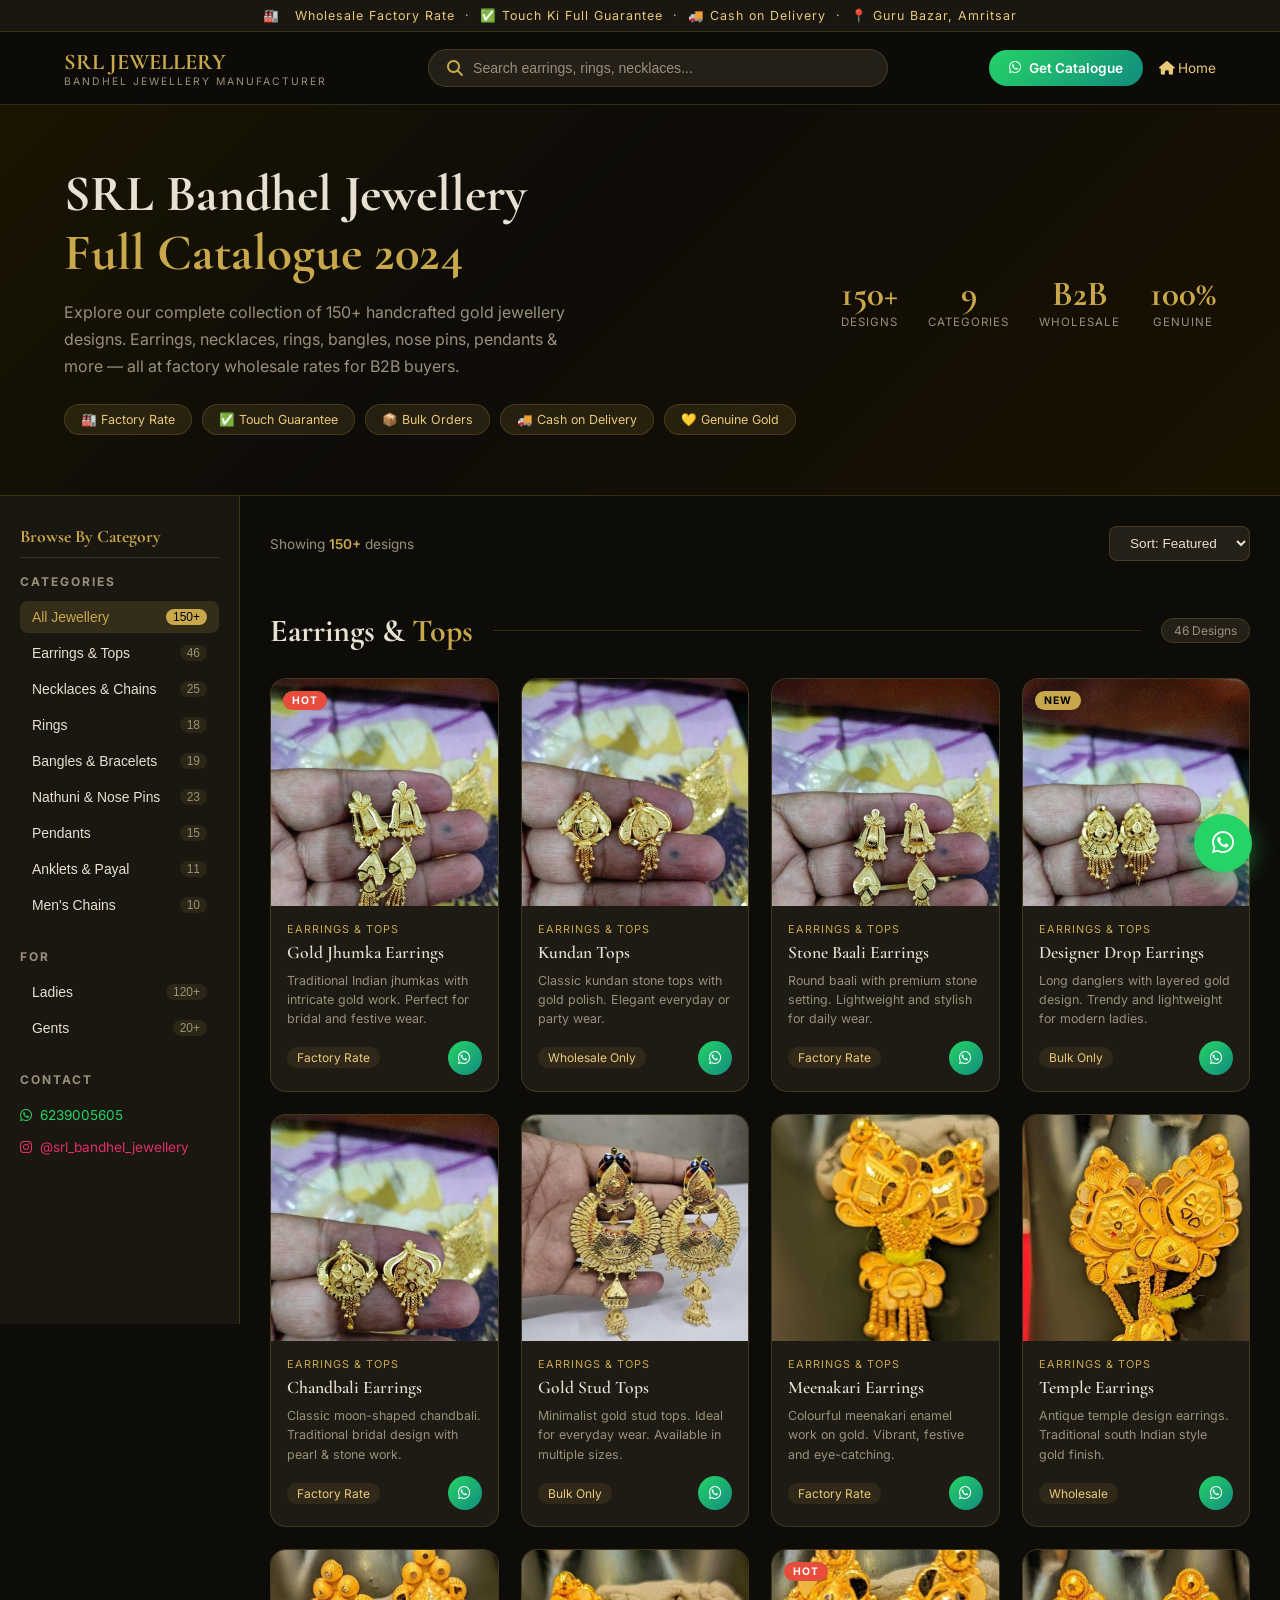
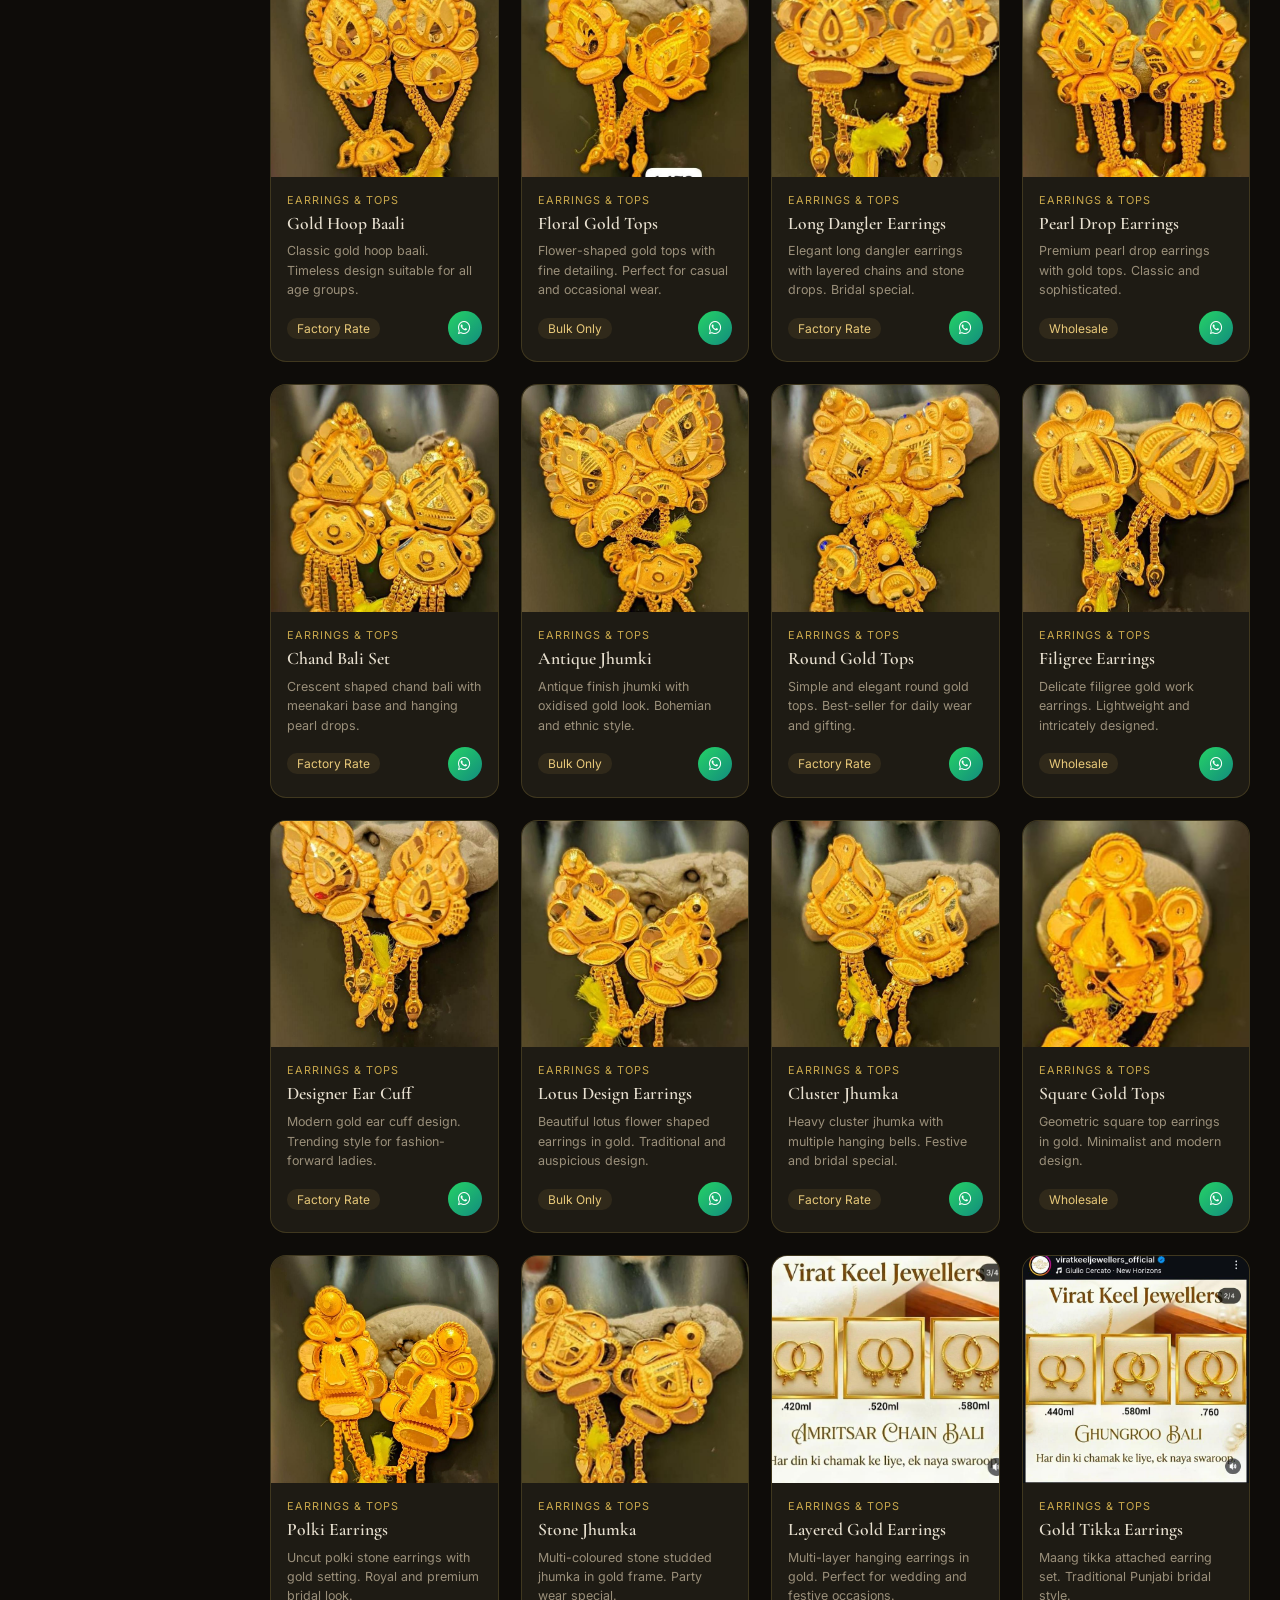
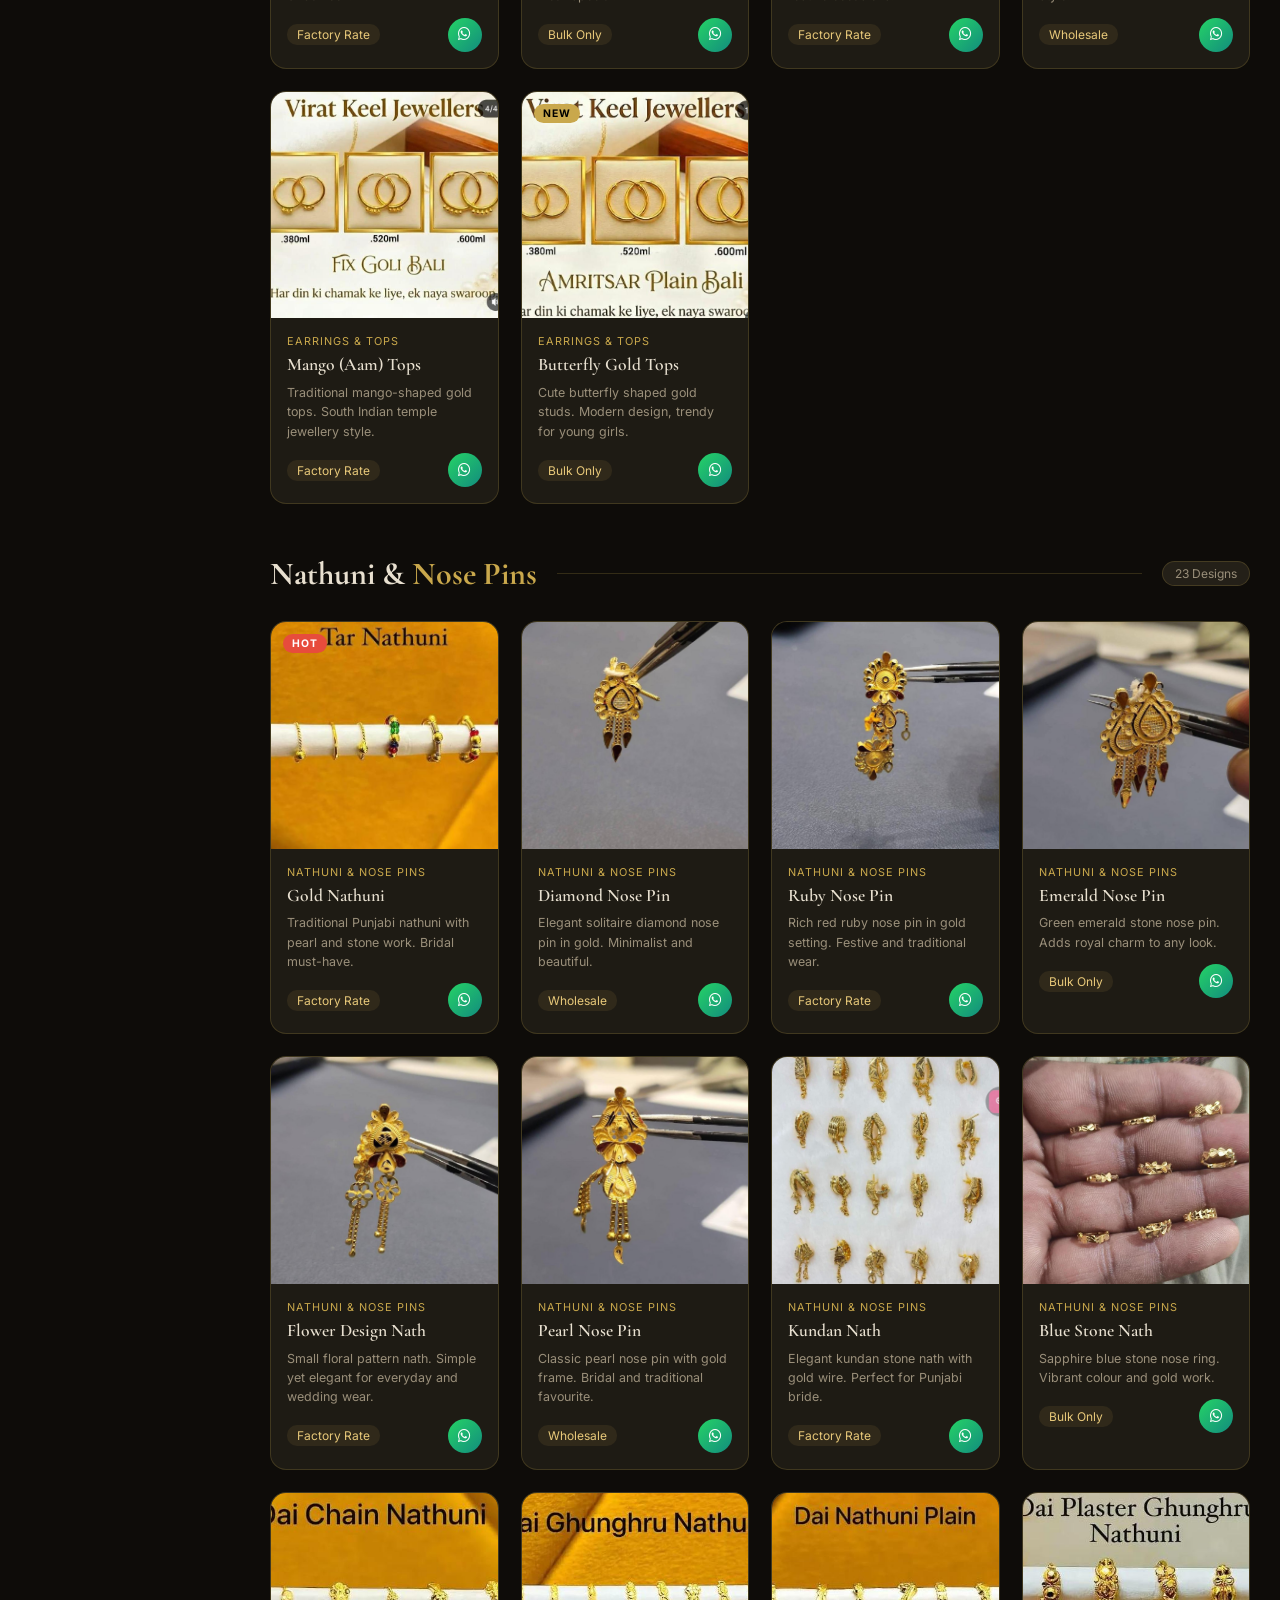
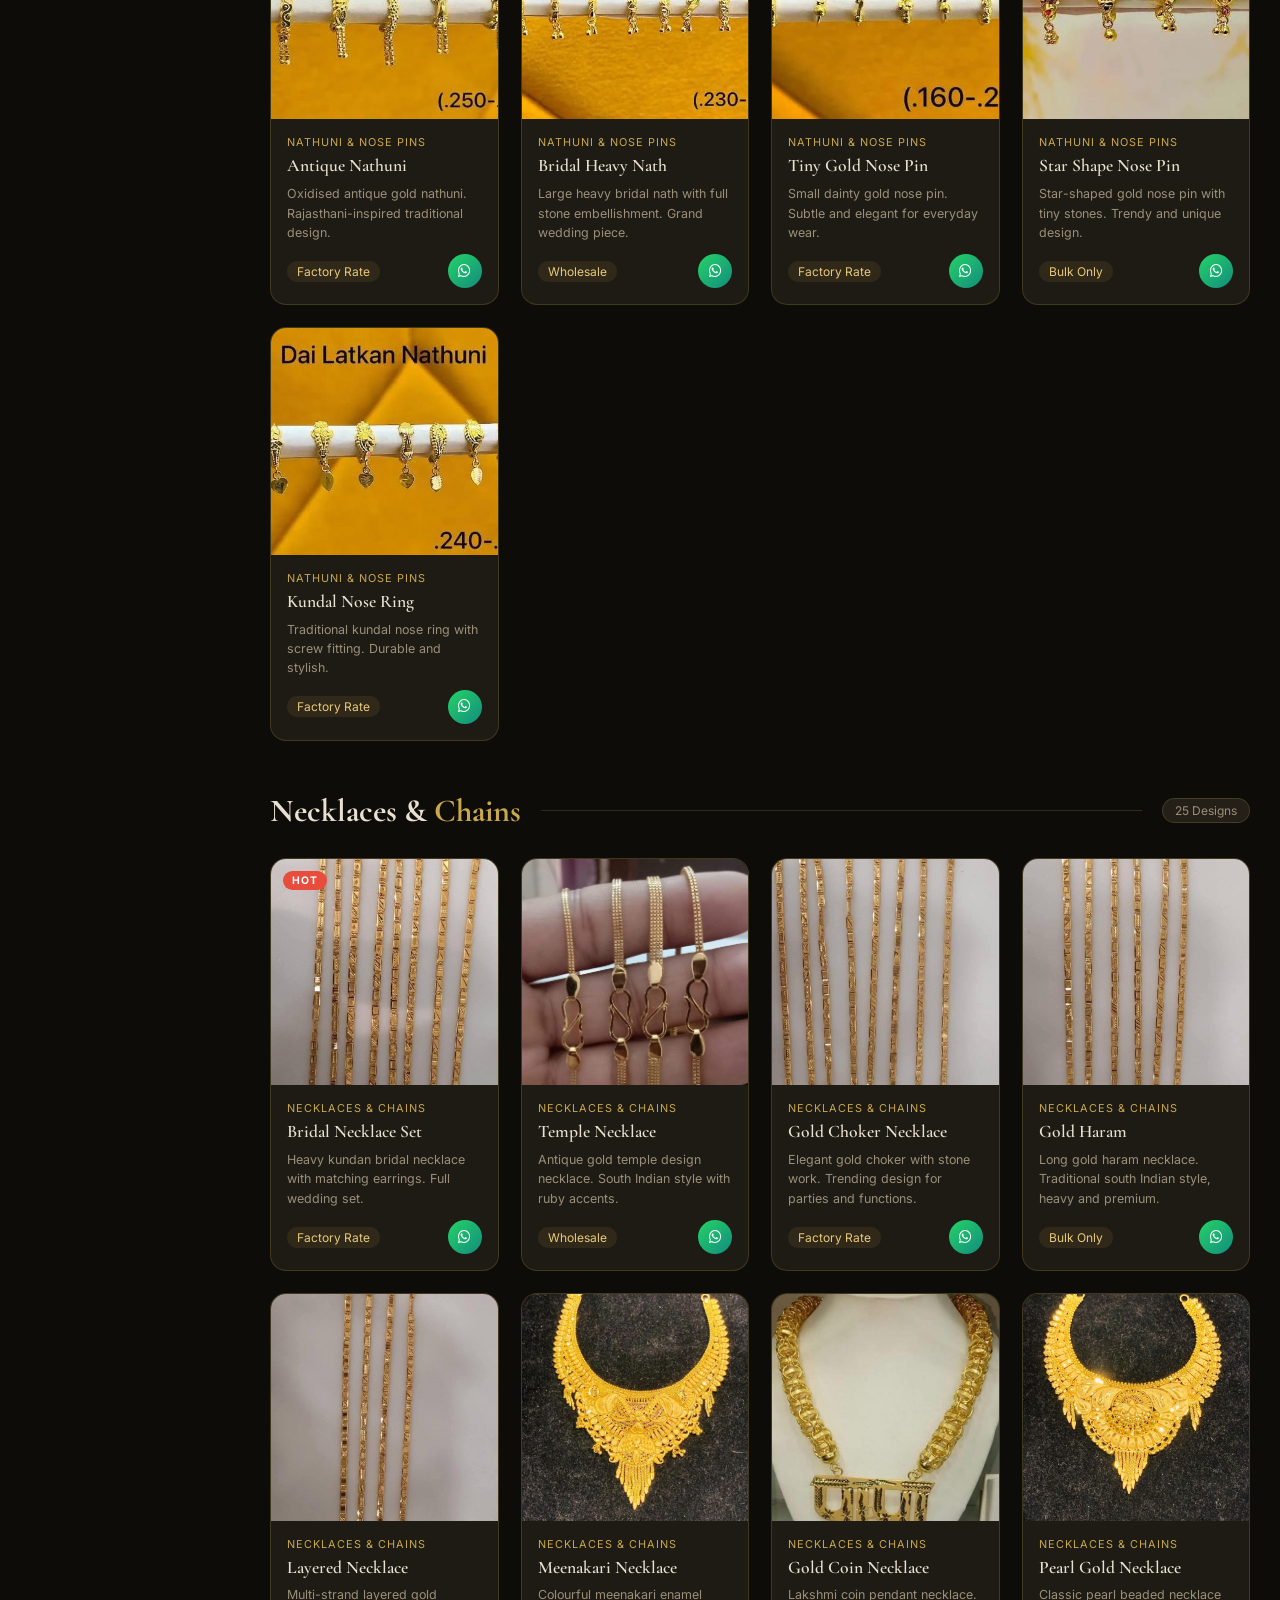
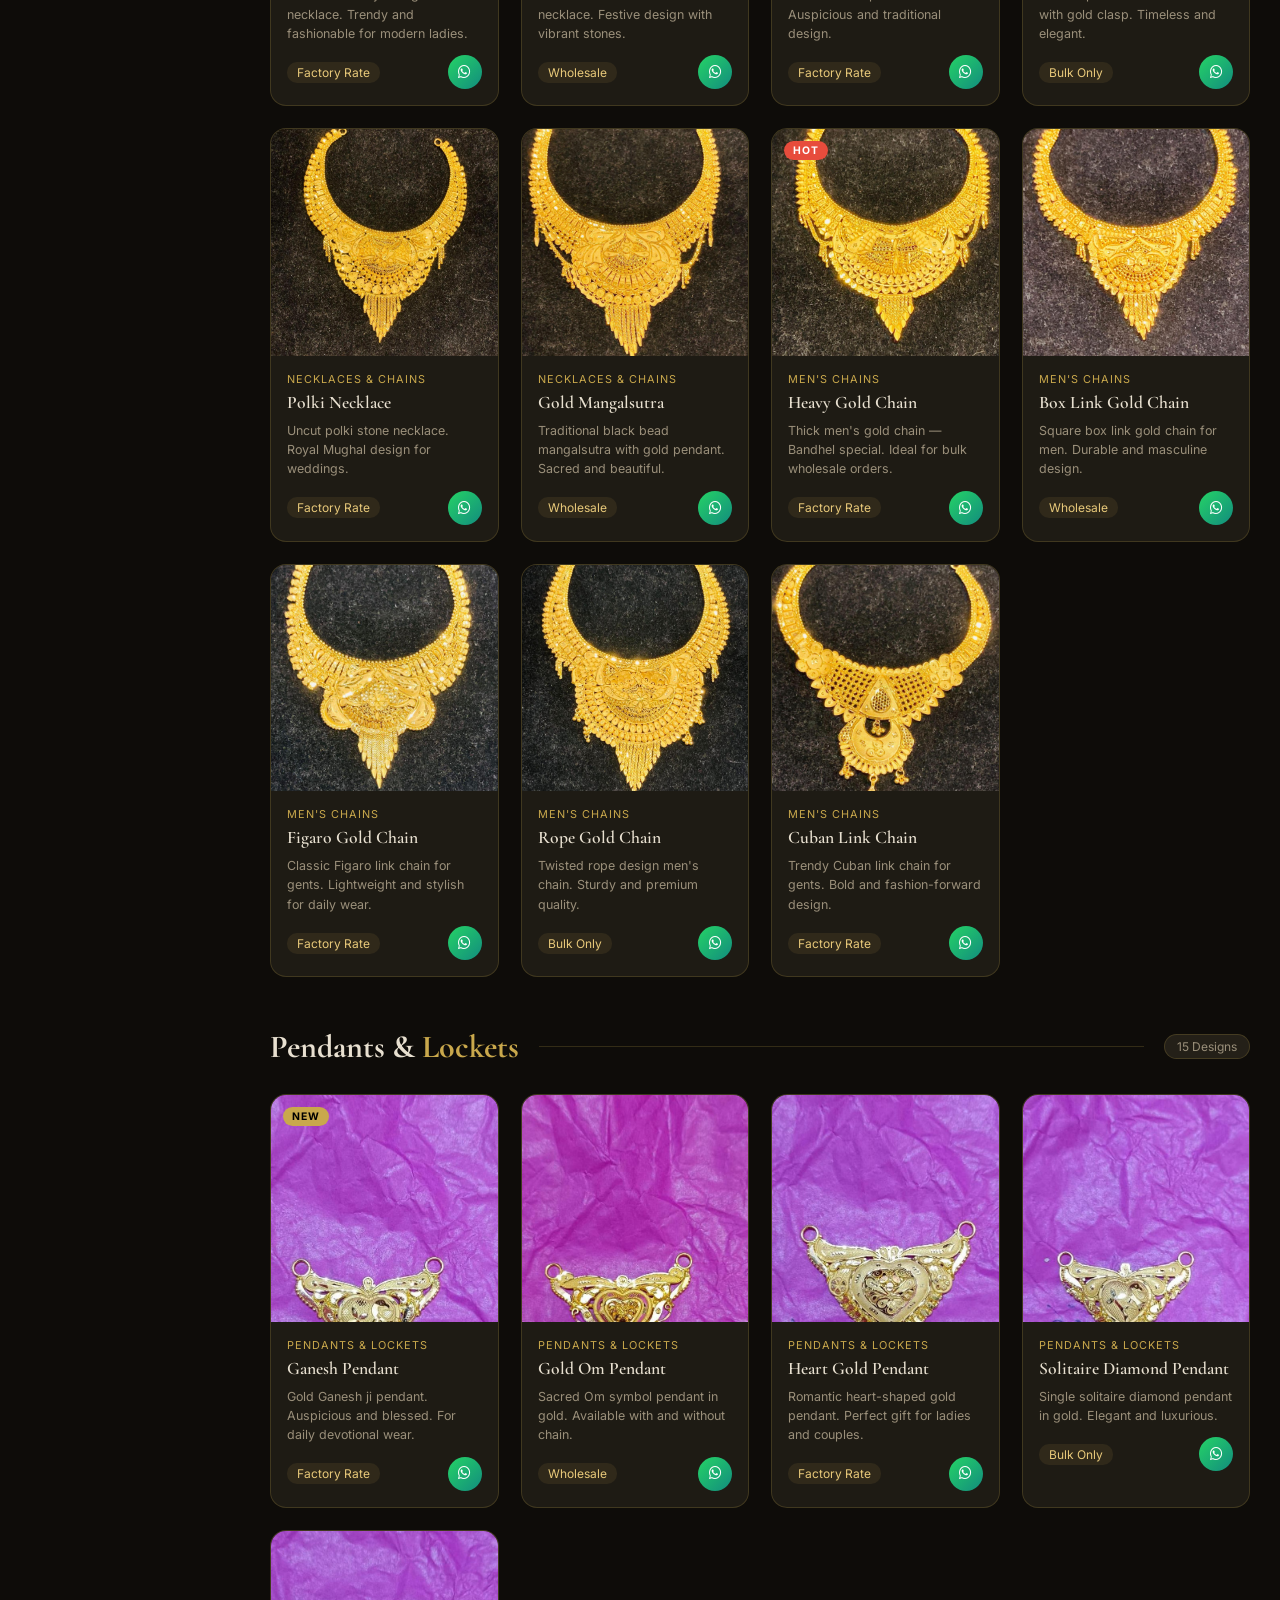
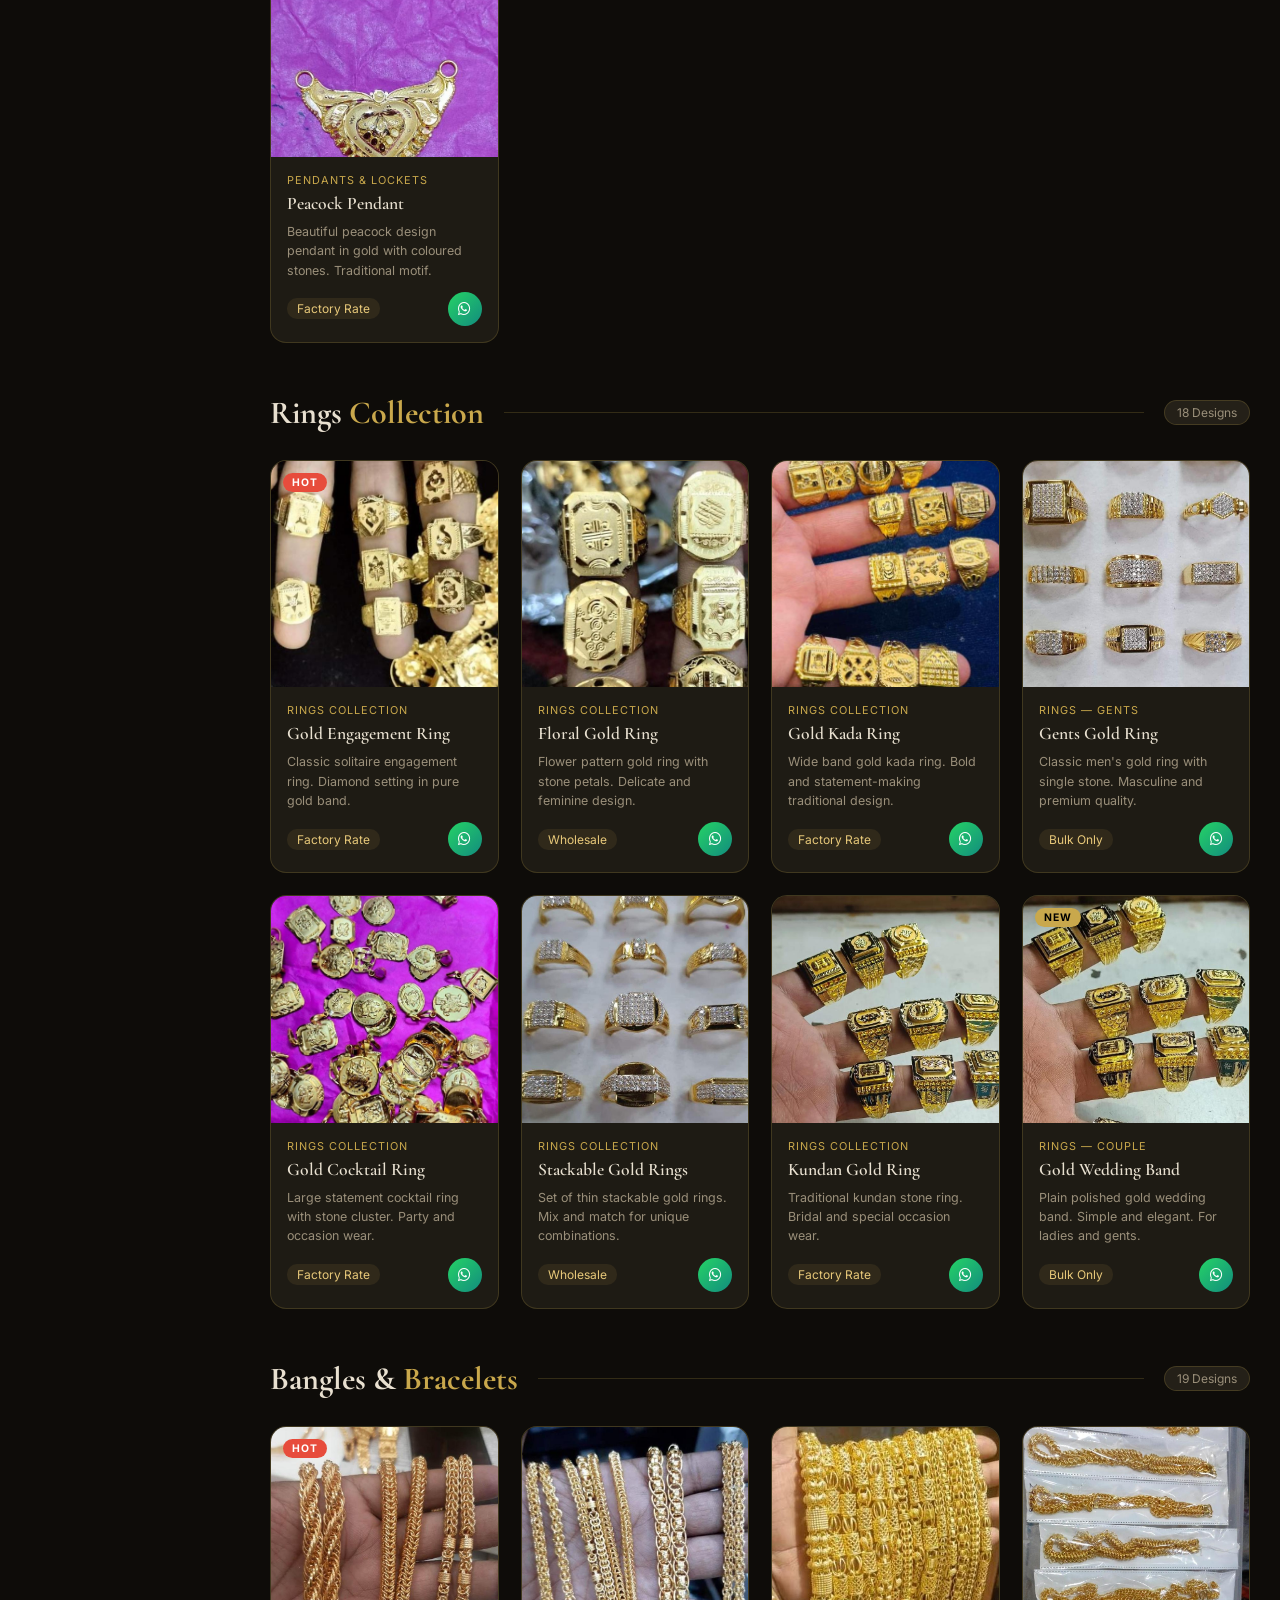
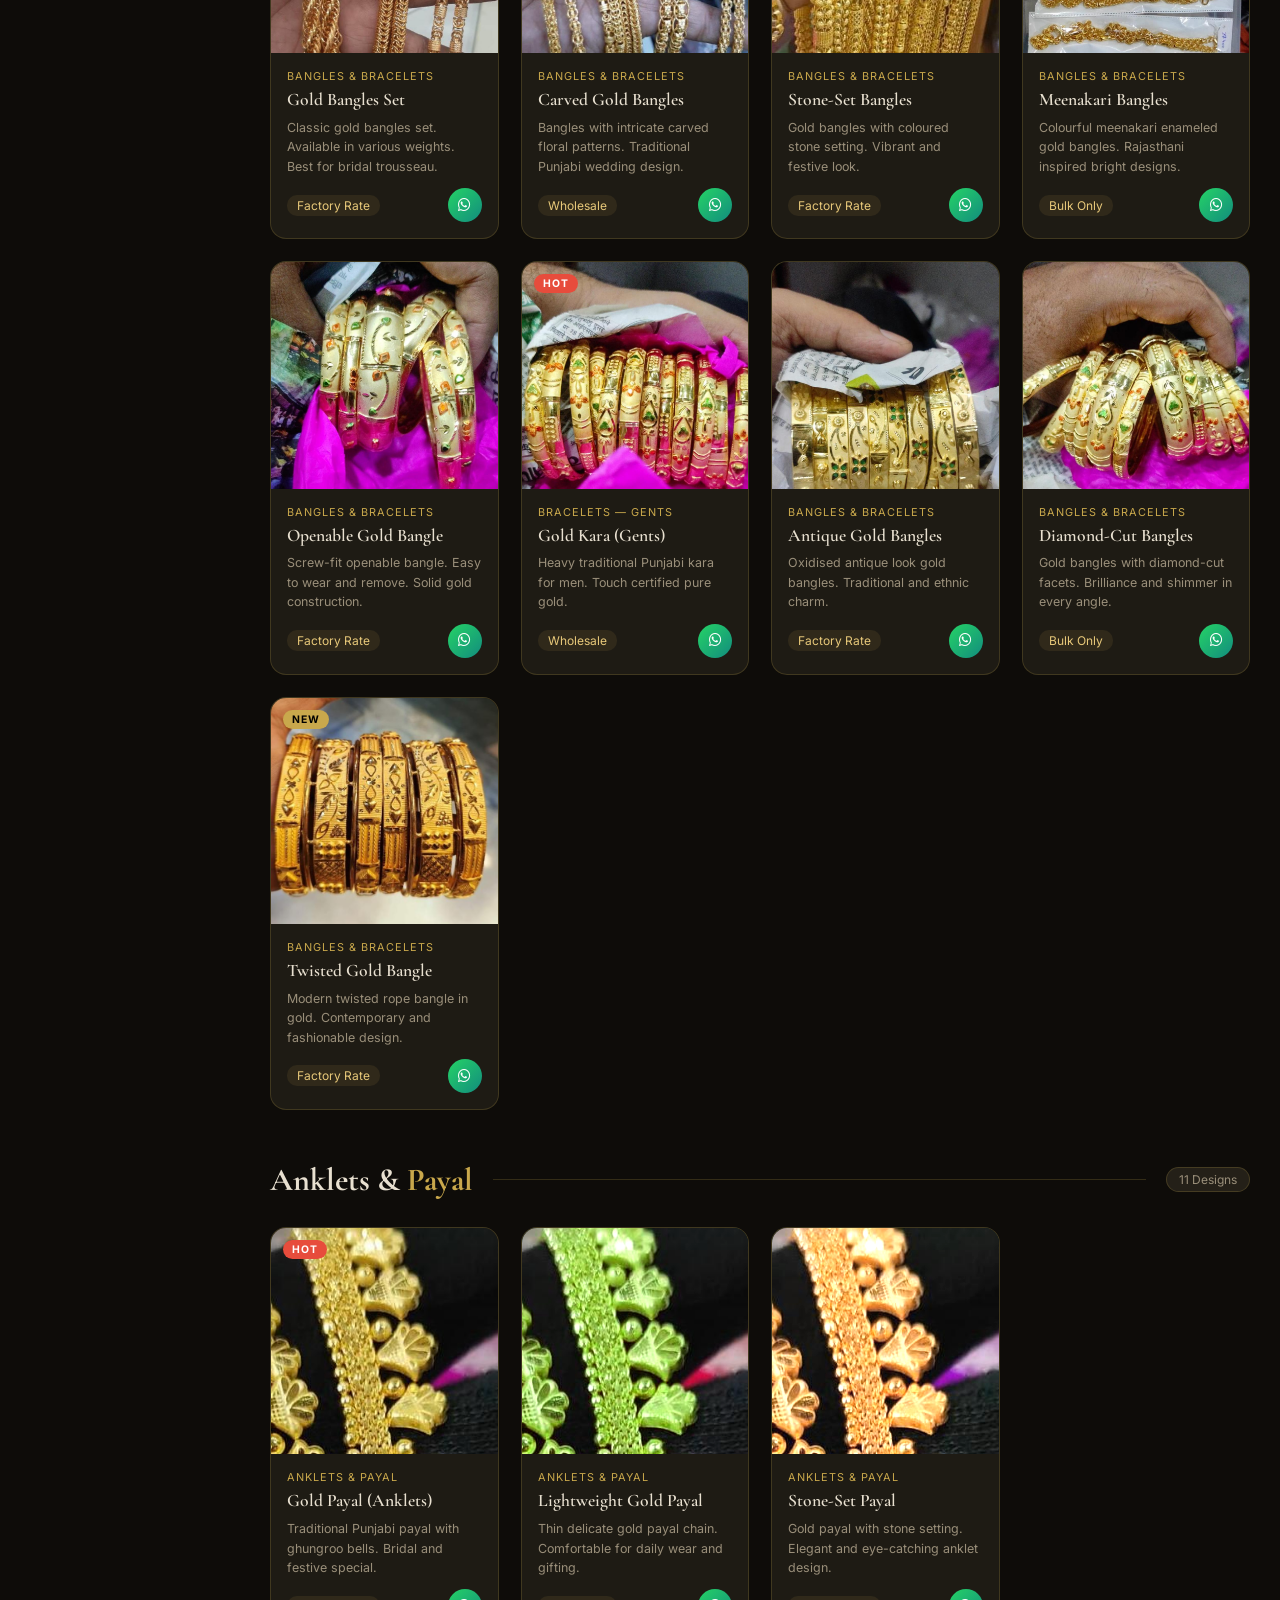
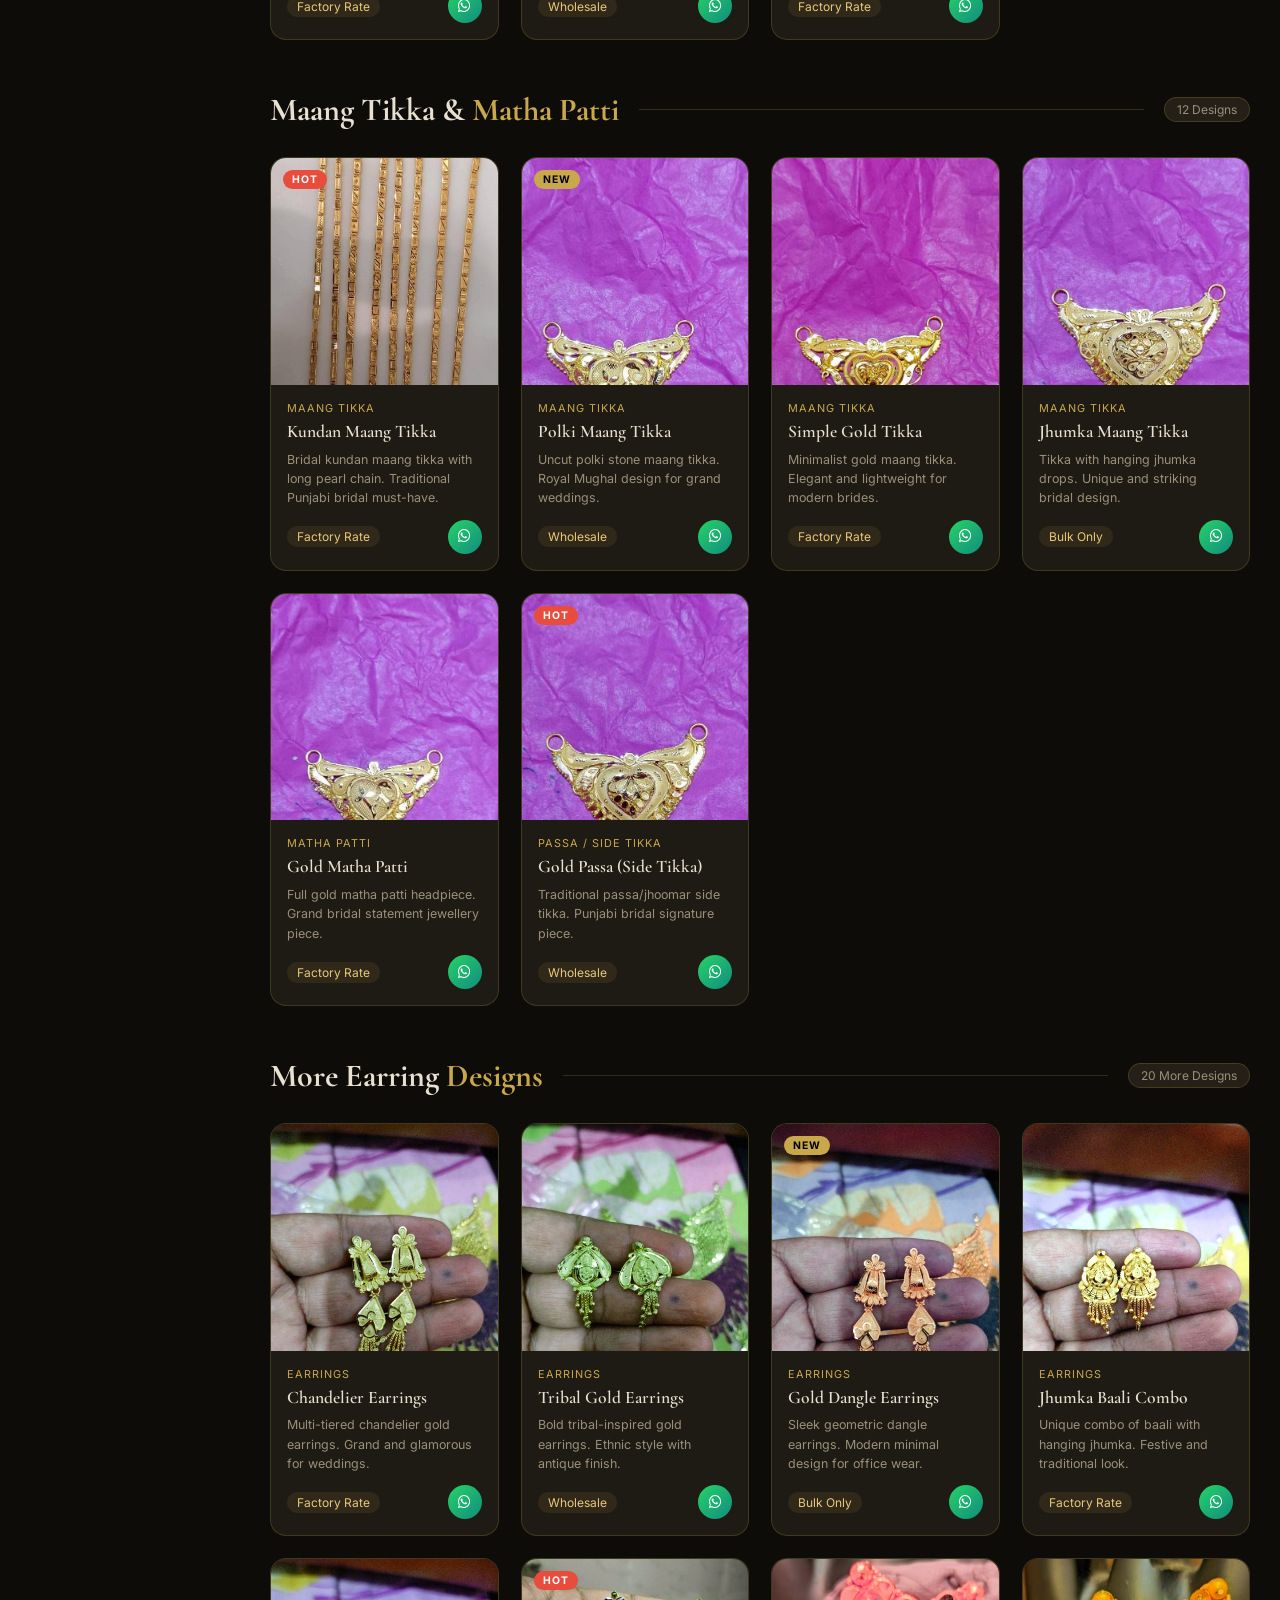
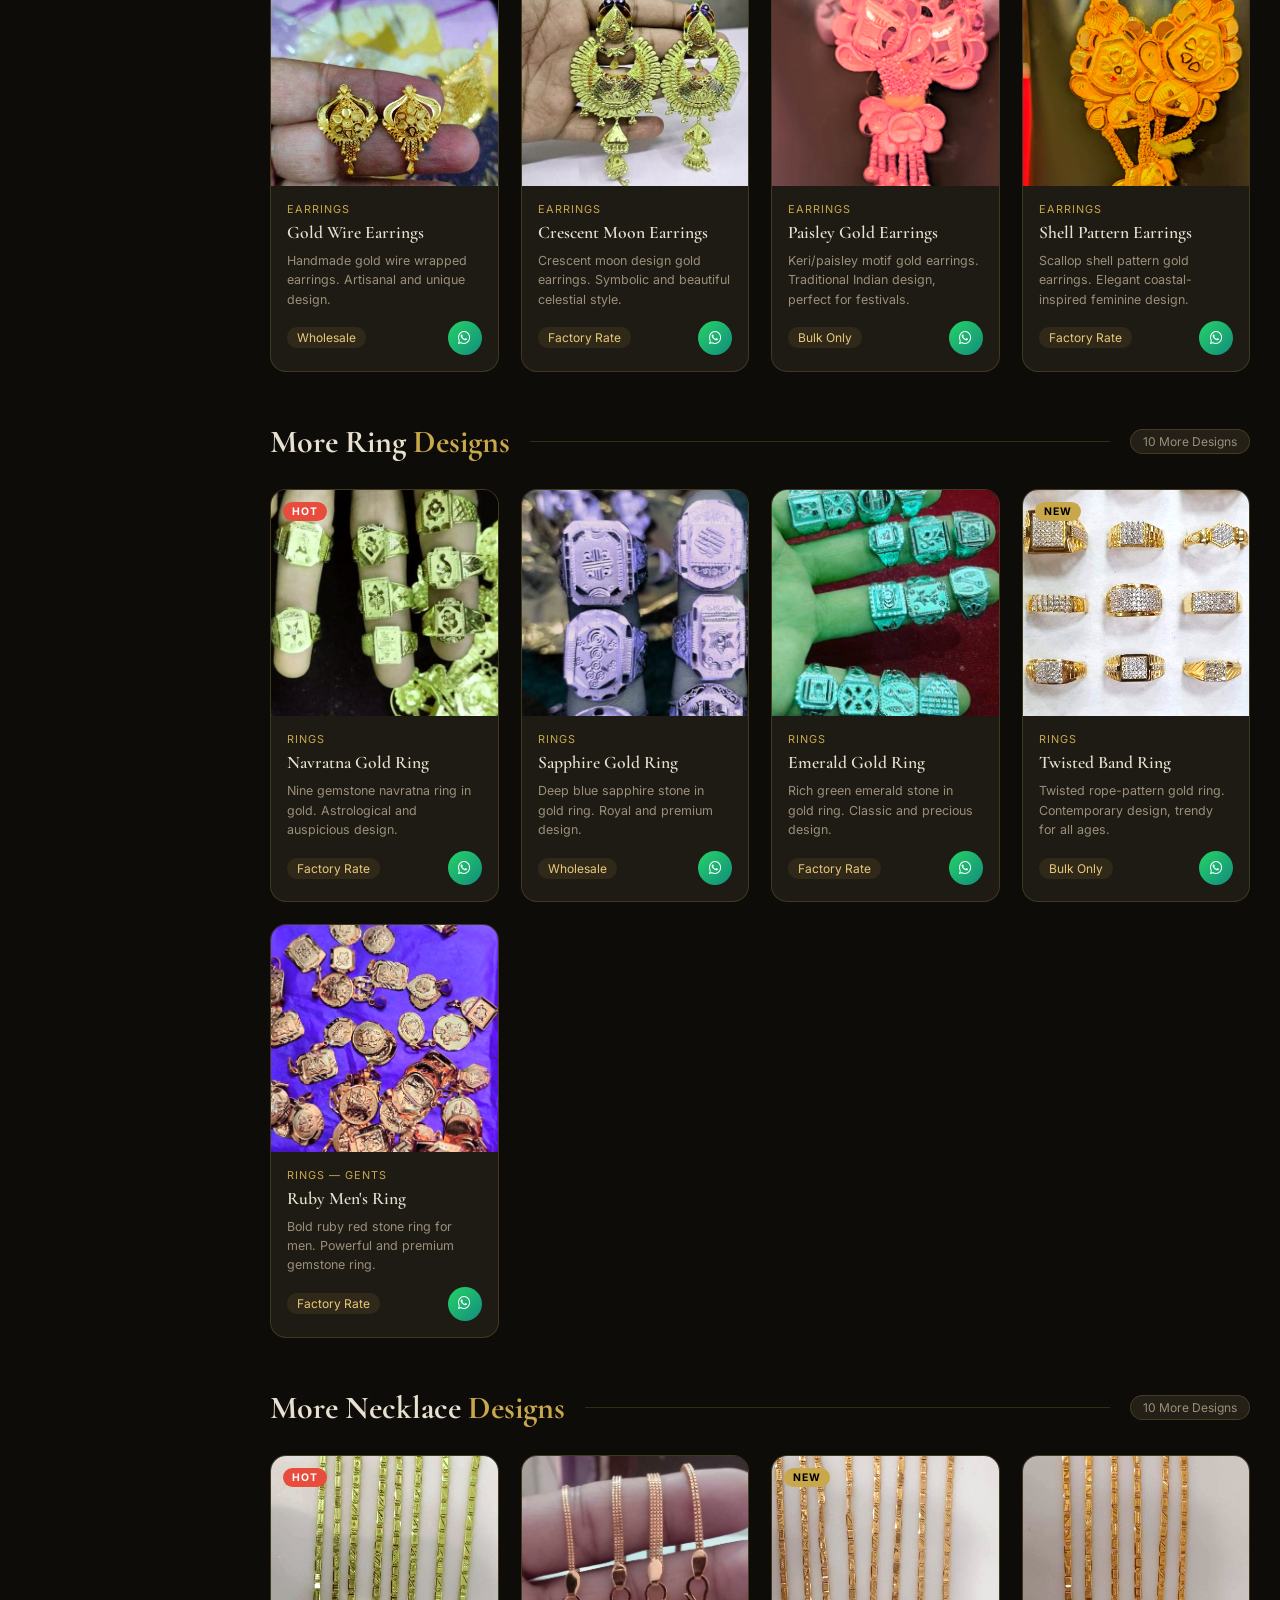
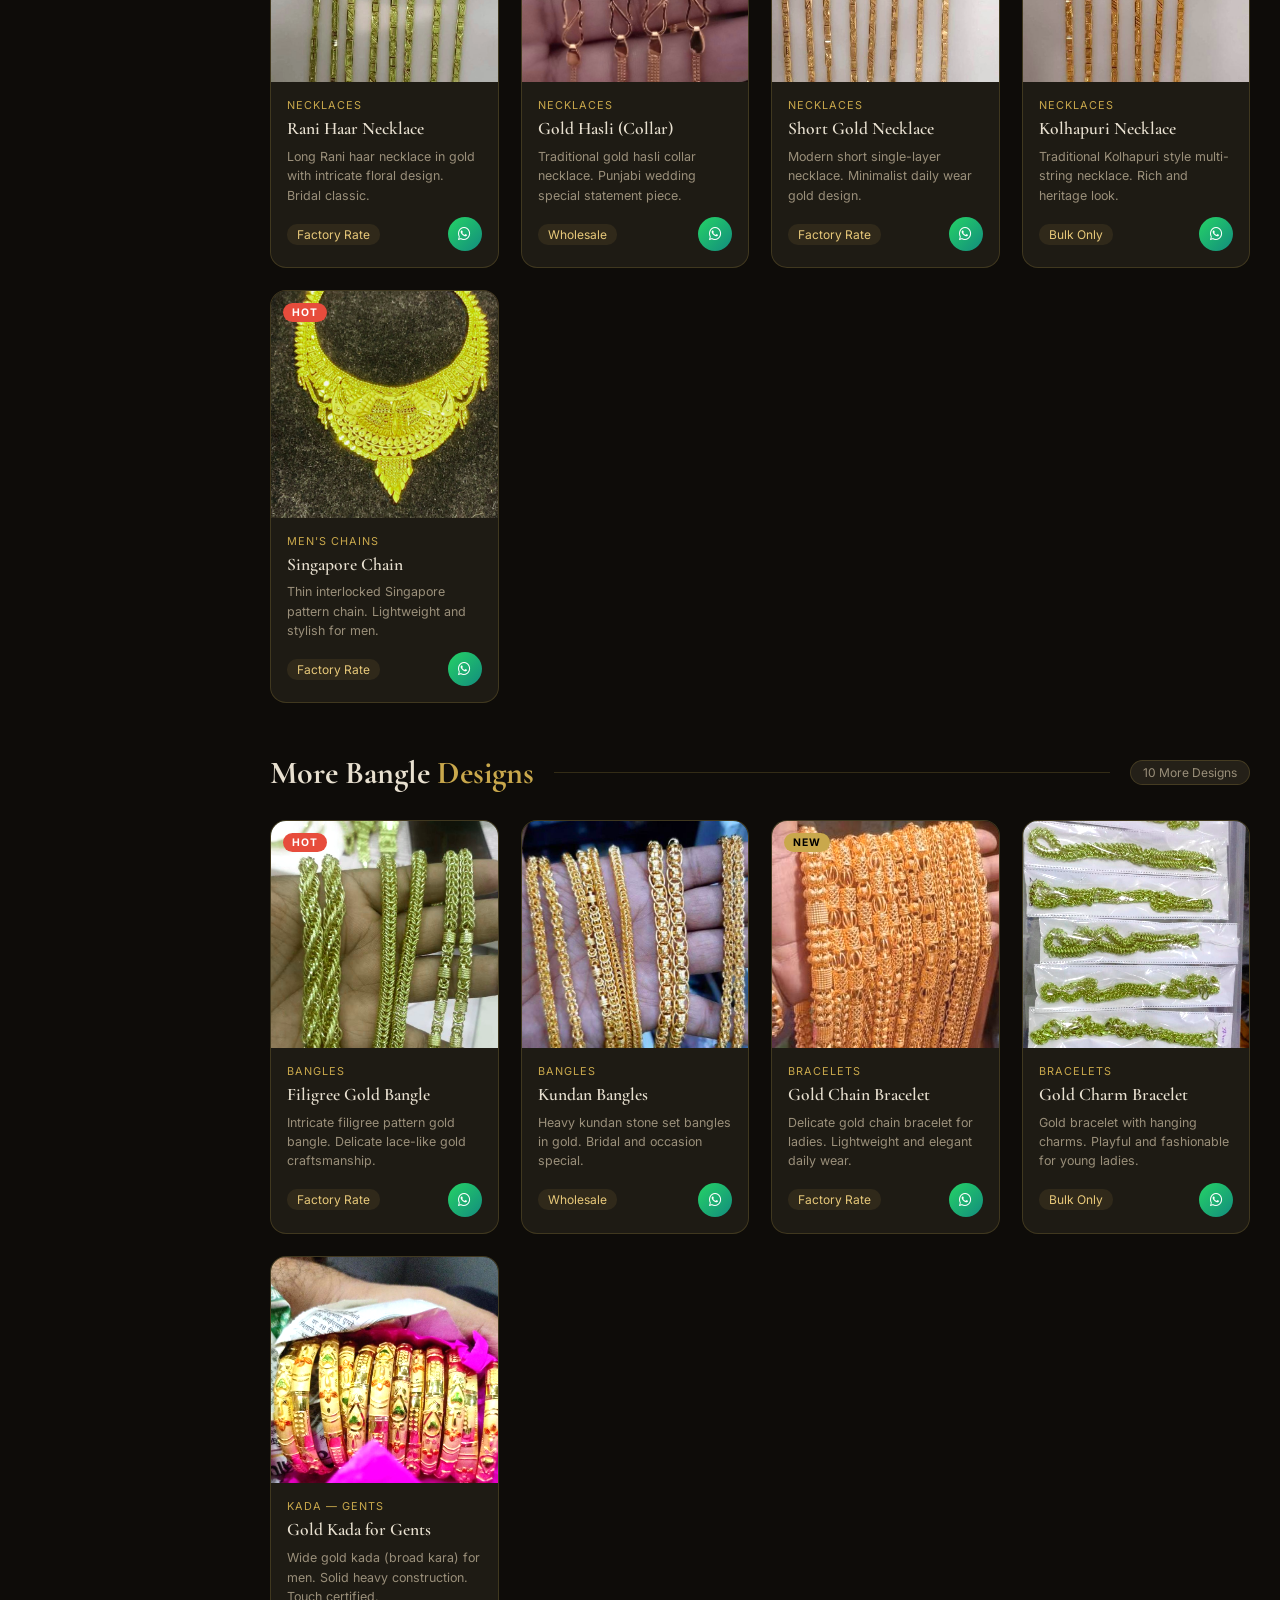
==== commit 428d29f3: "Add 70+ more catalogue items to hit 150+ designs, fix structure, add catalogue link to index" ====
--- a/catalogue.html
+++ b/catalogue.html
@@ -1139,6 +1139,172 @@
 
     </div>
 
+    <!-- ====== MAANG TIKKA & MATHA PATTI ====== -->
+    <div class="section-divider" data-cat="maangtikka">
+      <h2>Maang Tikka & <span>Matha Patti</span></h2>
+      <div class="line"></div>
+      <div class="item-count">12 Designs</div>
+    </div>
+    <div class="products-grid" id="grid-maangtikka">
+
+      <div class="product-card fade-in" data-cat="maangtikka ladies">
+        <span class="badge-hot">HOT</span>
+        <div class="product-img-wrap bg-necklace" style="background:linear-gradient(135deg,#2d1a0e,#120800);">
+          <img src="assets/gallery/necklaces-chains_45.jpeg" alt="Maang Tikka" loading="lazy" style="object-position:top;">
+          <div class="product-img-overlay"><a href="https://wa.me/916239005605?text=Hi%20SRL!%20Interested%20in%20Kundan%20Maang%20Tikka%20(MT-1)" target="_blank" class="btn-enquire"><i class="fab fa-whatsapp"></i> Enquire Now</a></div>
+        </div>
+        <div class="product-info"><div class="cat-tag">Maang Tikka</div><h3>Kundan Maang Tikka</h3><p>Bridal kundan maang tikka with long pearl chain. Traditional Punjabi bridal must-have.</p><div class="product-meta"><span class="rate">Factory Rate</span><a href="https://wa.me/916239005605?text=Hi%20SRL!%20Interested%20in%20Kundan%20Maang%20Tikka" target="_blank" class="wa-quick"><i class="fab fa-whatsapp"></i></a></div></div>
+      </div>
+
+      <div class="product-card fade-in" data-cat="maangtikka ladies">
+        <span class="badge-new">NEW</span>
+        <div class="product-img-wrap bg-necklace" style="background:linear-gradient(135deg,#0d1f2d,#050f19);">
+          <img src="assets/gallery/pendants_40.jpeg" alt="Polki Tikka" loading="lazy">
+          <div class="product-img-overlay"><a href="https://wa.me/916239005605?text=Hi%20SRL!%20Interested%20in%20Polki%20Maang%20Tikka%20(MT-2)" target="_blank" class="btn-enquire"><i class="fab fa-whatsapp"></i> Enquire Now</a></div>
+        </div>
+        <div class="product-info"><div class="cat-tag">Maang Tikka</div><h3>Polki Maang Tikka</h3><p>Uncut polki stone maang tikka. Royal Mughal design for grand weddings.</p><div class="product-meta"><span class="rate">Wholesale</span><a href="https://wa.me/916239005605?text=Hi%20SRL!%20Interested%20in%20Polki%20Tikka" target="_blank" class="wa-quick"><i class="fab fa-whatsapp"></i></a></div></div>
+      </div>
+
+      <div class="product-card fade-in" data-cat="maangtikka ladies">
+        <div class="product-img-wrap" style="background:linear-gradient(135deg,#1a2d0e,#091405);">
+          <img src="assets/gallery/pendants_41.jpeg" alt="Simple Tikka" loading="lazy">
+          <div class="product-img-overlay"><a href="https://wa.me/916239005605?text=Hi%20SRL!%20Interested%20in%20Simple%20Gold%20Tikka%20(MT-3)" target="_blank" class="btn-enquire"><i class="fab fa-whatsapp"></i> Enquire Now</a></div>
+        </div>
+        <div class="product-info"><div class="cat-tag">Maang Tikka</div><h3>Simple Gold Tikka</h3><p>Minimalist gold maang tikka. Elegant and lightweight for modern brides.</p><div class="product-meta"><span class="rate">Factory Rate</span><a href="https://wa.me/916239005605?text=Hi%20SRL!%20Interested%20in%20Simple%20Gold%20Tikka" target="_blank" class="wa-quick"><i class="fab fa-whatsapp"></i></a></div></div>
+      </div>
+
+      <div class="product-card fade-in" data-cat="maangtikka ladies">
+        <div class="product-img-wrap" style="background:linear-gradient(135deg,#2d1a1a,#190505);">
+          <img src="assets/gallery/pendants_42.jpeg" alt="Jhumka Tikka" loading="lazy">
+          <div class="product-img-overlay"><a href="https://wa.me/916239005605?text=Hi%20SRL!%20Interested%20in%20Jhumka%20Tikka%20(MT-4)" target="_blank" class="btn-enquire"><i class="fab fa-whatsapp"></i> Enquire Now</a></div>
+        </div>
+        <div class="product-info"><div class="cat-tag">Maang Tikka</div><h3>Jhumka Maang Tikka</h3><p>Tikka with hanging jhumka drops. Unique and striking bridal design.</p><div class="product-meta"><span class="rate">Bulk Only</span><a href="https://wa.me/916239005605?text=Hi%20SRL!%20Interested%20in%20Jhumka%20Tikka" target="_blank" class="wa-quick"><i class="fab fa-whatsapp"></i></a></div></div>
+      </div>
+
+      <div class="product-card fade-in" data-cat="maangtikka ladies">
+        <div class="product-img-wrap bg-pendants">
+          <img src="assets/gallery/pendants_43.jpeg" alt="Matha Patti" loading="lazy">
+          <div class="product-img-overlay"><a href="https://wa.me/916239005605?text=Hi%20SRL!%20Interested%20in%20Matha%20Patti%20(MP-1)" target="_blank" class="btn-enquire"><i class="fab fa-whatsapp"></i> Enquire Now</a></div>
+        </div>
+        <div class="product-info"><div class="cat-tag">Matha Patti</div><h3>Gold Matha Patti</h3><p>Full gold matha patti headpiece. Grand bridal statement jewellery piece.</p><div class="product-meta"><span class="rate">Factory Rate</span><a href="https://wa.me/916239005605?text=Hi%20SRL!%20Interested%20in%20Matha%20Patti" target="_blank" class="wa-quick"><i class="fab fa-whatsapp"></i></a></div></div>
+      </div>
+
+      <div class="product-card fade-in" data-cat="maangtikka ladies">
+        <span class="badge-hot">HOT</span>
+        <div class="product-img-wrap bg-pendants">
+          <img src="assets/gallery/pendants_44.jpeg" alt="Passa Tikka" loading="lazy">
+          <div class="product-img-overlay"><a href="https://wa.me/916239005605?text=Hi%20SRL!%20Interested%20in%20Passa%20Tikka%20(PT-1)" target="_blank" class="btn-enquire"><i class="fab fa-whatsapp"></i> Enquire Now</a></div>
+        </div>
+        <div class="product-info"><div class="cat-tag">Passa / Side Tikka</div><h3>Gold Passa (Side Tikka)</h3><p>Traditional passa/jhoomar side tikka. Punjabi bridal signature piece.</p><div class="product-meta"><span class="rate">Wholesale</span><a href="https://wa.me/916239005605?text=Hi%20SRL!%20Interested%20in%20Passa%20Tikka" target="_blank" class="wa-quick"><i class="fab fa-whatsapp"></i></a></div></div>
+      </div>
+
+    </div>
+
+    <!-- ====== ADDITIONAL EARRINGS DESIGNS ====== -->
+    <div class="section-divider" data-cat="earrings">
+      <h2>More Earring <span>Designs</span></h2>
+      <div class="line"></div>
+      <div class="item-count">20 More Designs</div>
+    </div>
+    <div class="products-grid">
+
+      <div class="product-card fade-in" data-cat="earrings ladies"><div class="product-img-wrap bg-earrings"><img src="assets/gallery/earrings-tops_14.jpeg" alt="Chandelier Earrings" loading="lazy" style="filter:hue-rotate(15deg)"><div class="product-img-overlay"><a href="https://wa.me/916239005605?text=Hi%20SRL!%20Interested%20in%20Chandelier%20Earrings" target="_blank" class="btn-enquire"><i class="fab fa-whatsapp"></i> Enquire Now</a></div></div><div class="product-info"><div class="cat-tag">Earrings</div><h3>Chandelier Earrings</h3><p>Multi-tiered chandelier gold earrings. Grand and glamorous for weddings.</p><div class="product-meta"><span class="rate">Factory Rate</span><a href="https://wa.me/916239005605?text=Hi%20SRL!%20Interested%20in%20Chandelier%20Earrings" target="_blank" class="wa-quick"><i class="fab fa-whatsapp"></i></a></div></div></div>
+
+      <div class="product-card fade-in" data-cat="earrings ladies"><div class="product-img-wrap bg-earrings"><img src="assets/gallery/earrings-tops_15.jpeg" alt="Tribal Earrings" loading="lazy" style="filter:hue-rotate(40deg)"><div class="product-img-overlay"><a href="https://wa.me/916239005605?text=Hi%20SRL!%20Interested%20in%20Tribal%20Earrings" target="_blank" class="btn-enquire"><i class="fab fa-whatsapp"></i> Enquire Now</a></div></div><div class="product-info"><div class="cat-tag">Earrings</div><h3>Tribal Gold Earrings</h3><p>Bold tribal-inspired gold earrings. Ethnic style with antique finish.</p><div class="product-meta"><span class="rate">Wholesale</span><a href="https://wa.me/916239005605?text=Hi%20SRL!%20Interested%20in%20Tribal%20Earrings" target="_blank" class="wa-quick"><i class="fab fa-whatsapp"></i></a></div></div></div>
+
+      <div class="product-card fade-in" data-cat="earrings ladies"><span class="badge-new">NEW</span><div class="product-img-wrap bg-earrings"><img src="assets/gallery/earrings-tops_16.jpeg" alt="Dangle Earrings" loading="lazy" style="filter:hue-rotate(-30deg)"><div class="product-img-overlay"><a href="https://wa.me/916239005605?text=Hi%20SRL!%20Interested%20in%20Gold%20Dangle%20Earrings" target="_blank" class="btn-enquire"><i class="fab fa-whatsapp"></i> Enquire Now</a></div></div><div class="product-info"><div class="cat-tag">Earrings</div><h3>Gold Dangle Earrings</h3><p>Sleek geometric dangle earrings. Modern minimal design for office wear.</p><div class="product-meta"><span class="rate">Bulk Only</span><a href="https://wa.me/916239005605?text=Hi%20SRL!%20Interested%20in%20Gold%20Dangle%20Earrings" target="_blank" class="wa-quick"><i class="fab fa-whatsapp"></i></a></div></div></div>
+
+      <div class="product-card fade-in" data-cat="earrings ladies"><div class="product-img-wrap bg-earrings"><img src="assets/gallery/earrings-tops_17.jpeg" alt="Jhumka Baali" loading="lazy" style="filter:brightness(1.2)"><div class="product-img-overlay"><a href="https://wa.me/916239005605?text=Hi%20SRL!%20Interested%20in%20Jhumka%20Baali%20Combo" target="_blank" class="btn-enquire"><i class="fab fa-whatsapp"></i> Enquire Now</a></div></div><div class="product-info"><div class="cat-tag">Earrings</div><h3>Jhumka Baali Combo</h3><p>Unique combo of baali with hanging jhumka. Festive and traditional look.</p><div class="product-meta"><span class="rate">Factory Rate</span><a href="https://wa.me/916239005605?text=Hi%20SRL!%20Interested%20in%20Jhumka%20Baali%20Combo" target="_blank" class="wa-quick"><i class="fab fa-whatsapp"></i></a></div></div></div>
+
+      <div class="product-card fade-in" data-cat="earrings ladies"><div class="product-img-wrap bg-earrings"><img src="assets/gallery/earrings-tops_18.jpeg" alt="Gold Wire Earrings" loading="lazy" style="filter:saturate(1.3)"><div class="product-img-overlay"><a href="https://wa.me/916239005605?text=Hi%20SRL!%20Interested%20in%20Gold%20Wire%20Earrings" target="_blank" class="btn-enquire"><i class="fab fa-whatsapp"></i> Enquire Now</a></div></div><div class="product-info"><div class="cat-tag">Earrings</div><h3>Gold Wire Earrings</h3><p>Handmade gold wire wrapped earrings. Artisanal and unique design.</p><div class="product-meta"><span class="rate">Wholesale</span><a href="https://wa.me/916239005605?text=Hi%20SRL!%20Interested%20in%20Gold%20Wire%20Earrings" target="_blank" class="wa-quick"><i class="fab fa-whatsapp"></i></a></div></div></div>
+
+      <div class="product-card fade-in" data-cat="earrings ladies"><span class="badge-hot">HOT</span><div class="product-img-wrap bg-earrings"><img src="assets/gallery/earrings-tops_19.jpeg" alt="Crescent Earrings" loading="lazy" style="filter:hue-rotate(20deg) brightness(1.1)"><div class="product-img-overlay"><a href="https://wa.me/916239005605?text=Hi%20SRL!%20Interested%20in%20Crescent%20Earrings" target="_blank" class="btn-enquire"><i class="fab fa-whatsapp"></i> Enquire Now</a></div></div><div class="product-info"><div class="cat-tag">Earrings</div><h3>Crescent Moon Earrings</h3><p>Crescent moon design gold earrings. Symbolic and beautiful celestial style.</p><div class="product-meta"><span class="rate">Factory Rate</span><a href="https://wa.me/916239005605?text=Hi%20SRL!%20Interested%20in%20Crescent%20Earrings" target="_blank" class="wa-quick"><i class="fab fa-whatsapp"></i></a></div></div></div>
+
+      <div class="product-card fade-in" data-cat="earrings ladies"><div class="product-img-wrap bg-earrings"><img src="assets/gallery/earrings-tops_20.jpeg" alt="Paisley Earrings" loading="lazy" style="filter:hue-rotate(-50deg)"><div class="product-img-overlay"><a href="https://wa.me/916239005605?text=Hi%20SRL!%20Interested%20in%20Paisley%20Earrings" target="_blank" class="btn-enquire"><i class="fab fa-whatsapp"></i> Enquire Now</a></div></div><div class="product-info"><div class="cat-tag">Earrings</div><h3>Paisley Gold Earrings</h3><p>Keri/paisley motif gold earrings. Traditional Indian design, perfect for festivals.</p><div class="product-meta"><span class="rate">Bulk Only</span><a href="https://wa.me/916239005605?text=Hi%20SRL!%20Interested%20in%20Paisley%20Earrings" target="_blank" class="wa-quick"><i class="fab fa-whatsapp"></i></a></div></div></div>
+
+      <div class="product-card fade-in" data-cat="earrings ladies"><div class="product-img-wrap bg-earrings"><img src="assets/gallery/earrings-tops_21.jpeg" alt="Shell Earrings" loading="lazy" style="filter:brightness(0.9) saturate(1.5)"><div class="product-img-overlay"><a href="https://wa.me/916239005605?text=Hi%20SRL!%20Interested%20in%20Shell%20Pattern%20Earrings" target="_blank" class="btn-enquire"><i class="fab fa-whatsapp"></i> Enquire Now</a></div></div><div class="product-info"><div class="cat-tag">Earrings</div><h3>Shell Pattern Earrings</h3><p>Scallop shell pattern gold earrings. Elegant coastal-inspired feminine design.</p><div class="product-meta"><span class="rate">Factory Rate</span><a href="https://wa.me/916239005605?text=Hi%20SRL!%20Interested%20in%20Shell%20Pattern%20Earrings" target="_blank" class="wa-quick"><i class="fab fa-whatsapp"></i></a></div></div></div>
+
+    </div>
+
+    <!-- ====== ADDITIONAL RINGS DESIGNS ====== -->
+    <div class="section-divider" data-cat="rings">
+      <h2>More Ring <span>Designs</span></h2>
+      <div class="line"></div>
+      <div class="item-count">10 More Designs</div>
+    </div>
+    <div class="products-grid">
+
+      <div class="product-card fade-in" data-cat="rings ladies"><span class="badge-hot">HOT</span><div class="product-img-wrap bg-rings"><img src="assets/gallery/rings_60.jpeg" alt="Navratna Ring" loading="lazy" style="filter:hue-rotate(30deg)"><div class="product-img-overlay"><a href="https://wa.me/916239005605?text=Hi%20SRL!%20Interested%20in%20Navratna%20Ring" target="_blank" class="btn-enquire"><i class="fab fa-whatsapp"></i> Enquire Now</a></div></div><div class="product-info"><div class="cat-tag">Rings</div><h3>Navratna Gold Ring</h3><p>Nine gemstone navratna ring in gold. Astrological and auspicious design.</p><div class="product-meta"><span class="rate">Factory Rate</span><a href="https://wa.me/916239005605?text=Hi%20SRL!%20Interested%20in%20Navratna%20Ring" target="_blank" class="wa-quick"><i class="fab fa-whatsapp"></i></a></div></div></div>
+
+      <div class="product-card fade-in" data-cat="rings ladies"><div class="product-img-wrap bg-rings"><img src="assets/gallery/rings_61.jpeg" alt="Sapphire Ring" loading="lazy" style="filter:hue-rotate(200deg) brightness(0.9)"><div class="product-img-overlay"><a href="https://wa.me/916239005605?text=Hi%20SRL!%20Interested%20in%20Sapphire%20Gold%20Ring" target="_blank" class="btn-enquire"><i class="fab fa-whatsapp"></i> Enquire Now</a></div></div><div class="product-info"><div class="cat-tag">Rings</div><h3>Sapphire Gold Ring</h3><p>Deep blue sapphire stone in gold ring. Royal and premium design.</p><div class="product-meta"><span class="rate">Wholesale</span><a href="https://wa.me/916239005605?text=Hi%20SRL!%20Interested%20in%20Sapphire%20Ring" target="_blank" class="wa-quick"><i class="fab fa-whatsapp"></i></a></div></div></div>
+
+      <div class="product-card fade-in" data-cat="rings ladies"><div class="product-img-wrap bg-rings"><img src="assets/gallery/rings_62.jpeg" alt="Emerald Ring" loading="lazy" style="filter:hue-rotate(120deg)"><div class="product-img-overlay"><a href="https://wa.me/916239005605?text=Hi%20SRL!%20Interested%20in%20Emerald%20Gold%20Ring" target="_blank" class="btn-enquire"><i class="fab fa-whatsapp"></i> Enquire Now</a></div></div><div class="product-info"><div class="cat-tag">Rings</div><h3>Emerald Gold Ring</h3><p>Rich green emerald stone in gold ring. Classic and precious design.</p><div class="product-meta"><span class="rate">Factory Rate</span><a href="https://wa.me/916239005605?text=Hi%20SRL!%20Interested%20in%20Emerald%20Ring" target="_blank" class="wa-quick"><i class="fab fa-whatsapp"></i></a></div></div></div>
+
+      <div class="product-card fade-in" data-cat="rings ladies"><span class="badge-new">NEW</span><div class="product-img-wrap bg-rings"><img src="assets/gallery/rings_63.jpeg" alt="Twisted Band Ring" loading="lazy" style="filter:brightness(1.2)"><div class="product-img-overlay"><a href="https://wa.me/916239005605?text=Hi%20SRL!%20Interested%20in%20Twisted%20Band%20Ring" target="_blank" class="btn-enquire"><i class="fab fa-whatsapp"></i> Enquire Now</a></div></div><div class="product-info"><div class="cat-tag">Rings</div><h3>Twisted Band Ring</h3><p>Twisted rope-pattern gold ring. Contemporary design, trendy for all ages.</p><div class="product-meta"><span class="rate">Bulk Only</span><a href="https://wa.me/916239005605?text=Hi%20SRL!%20Interested%20in%20Twisted%20Band%20Ring" target="_blank" class="wa-quick"><i class="fab fa-whatsapp"></i></a></div></div></div>
+
+      <div class="product-card fade-in" data-cat="rings gents"><div class="product-img-wrap bg-rings"><img src="assets/gallery/rings_64.jpeg" alt="Ruby Men Ring" loading="lazy" style="filter:hue-rotate(-30deg)"><div class="product-img-overlay"><a href="https://wa.me/916239005605?text=Hi%20SRL!%20Interested%20in%20Ruby%20Men%20Ring" target="_blank" class="btn-enquire"><i class="fab fa-whatsapp"></i> Enquire Now</a></div></div><div class="product-info"><div class="cat-tag">Rings — Gents</div><h3>Ruby Men's Ring</h3><p>Bold ruby red stone ring for men. Powerful and premium gemstone ring.</p><div class="product-meta"><span class="rate">Factory Rate</span><a href="https://wa.me/916239005605?text=Hi%20SRL!%20Interested%20in%20Ruby%20Men%20Ring" target="_blank" class="wa-quick"><i class="fab fa-whatsapp"></i></a></div></div></div>
+
+    </div>
+
+    <!-- ====== ADDITIONAL NECKLACE & CHAINS ====== -->
+    <div class="section-divider" data-cat="necklace">
+      <h2>More Necklace <span>Designs</span></h2>
+      <div class="line"></div>
+      <div class="item-count">10 More Designs</div>
+    </div>
+    <div class="products-grid">
+
+      <div class="product-card fade-in" data-cat="necklace ladies"><span class="badge-hot">HOT</span><div class="product-img-wrap bg-necklace"><img src="assets/gallery/necklaces-chains_45.jpeg" alt="Rani Haar" loading="lazy" style="filter:hue-rotate(30deg) brightness(1.1)"><div class="product-img-overlay"><a href="https://wa.me/916239005605?text=Hi%20SRL!%20Interested%20in%20Rani%20Haar" target="_blank" class="btn-enquire"><i class="fab fa-whatsapp"></i> Enquire Now</a></div></div><div class="product-info"><div class="cat-tag">Necklaces</div><h3>Rani Haar Necklace</h3><p>Long Rani haar necklace in gold with intricate floral design. Bridal classic.</p><div class="product-meta"><span class="rate">Factory Rate</span><a href="https://wa.me/916239005605?text=Hi%20SRL!%20Interested%20in%20Rani%20Haar" target="_blank" class="wa-quick"><i class="fab fa-whatsapp"></i></a></div></div></div>
+
+      <div class="product-card fade-in" data-cat="necklace ladies"><div class="product-img-wrap bg-necklace"><img src="assets/gallery/necklaces-chains_46.jpeg" alt="Hasli Necklace" loading="lazy" style="filter:hue-rotate(-20deg)"><div class="product-img-overlay"><a href="https://wa.me/916239005605?text=Hi%20SRL!%20Interested%20in%20Gold%20Hasli" target="_blank" class="btn-enquire"><i class="fab fa-whatsapp"></i> Enquire Now</a></div></div><div class="product-info"><div class="cat-tag">Necklaces</div><h3>Gold Hasli (Collar)</h3><p>Traditional gold hasli collar necklace. Punjabi wedding special statement piece.</p><div class="product-meta"><span class="rate">Wholesale</span><a href="https://wa.me/916239005605?text=Hi%20SRL!%20Interested%20in%20Gold%20Hasli" target="_blank" class="wa-quick"><i class="fab fa-whatsapp"></i></a></div></div></div>
+
+      <div class="product-card fade-in" data-cat="necklace ladies"><span class="badge-new">NEW</span><div class="product-img-wrap bg-necklace"><img src="assets/gallery/necklaces-chains_47.jpeg" alt="Short Necklace" loading="lazy" style="filter:brightness(1.15)"><div class="product-img-overlay"><a href="https://wa.me/916239005605?text=Hi%20SRL!%20Interested%20in%20Short%20Gold%20Necklace" target="_blank" class="btn-enquire"><i class="fab fa-whatsapp"></i> Enquire Now</a></div></div><div class="product-info"><div class="cat-tag">Necklaces</div><h3>Short Gold Necklace</h3><p>Modern short single-layer necklace. Minimalist daily wear gold design.</p><div class="product-meta"><span class="rate">Factory Rate</span><a href="https://wa.me/916239005605?text=Hi%20SRL!%20Interested%20in%20Short%20Gold%20Necklace" target="_blank" class="wa-quick"><i class="fab fa-whatsapp"></i></a></div></div></div>
+
+      <div class="product-card fade-in" data-cat="necklace ladies"><div class="product-img-wrap bg-necklace"><img src="assets/gallery/necklaces-chains_48.jpeg" alt="Kolhapuri Necklace" loading="lazy" style="filter:saturate(1.4)"><div class="product-img-overlay"><a href="https://wa.me/916239005605?text=Hi%20SRL!%20Interested%20in%20Kolhapuri%20Necklace" target="_blank" class="btn-enquire"><i class="fab fa-whatsapp"></i> Enquire Now</a></div></div><div class="product-info"><div class="cat-tag">Necklaces</div><h3>Kolhapuri Necklace</h3><p>Traditional Kolhapuri style multi-string necklace. Rich and heritage look.</p><div class="product-meta"><span class="rate">Bulk Only</span><a href="https://wa.me/916239005605?text=Hi%20SRL!%20Interested%20in%20Kolhapuri%20Necklace" target="_blank" class="wa-quick"><i class="fab fa-whatsapp"></i></a></div></div></div>
+
+      <div class="product-card fade-in" data-cat="necklace gents chains"><span class="badge-hot">HOT</span><div class="product-img-wrap bg-chains"><img src="assets/gallery/necklaces-chains_55.jpeg" alt="Singapore Chain" loading="lazy" style="filter:hue-rotate(15deg)"><div class="product-img-overlay"><a href="https://wa.me/916239005605?text=Hi%20SRL!%20Interested%20in%20Singapore%20Chain" target="_blank" class="btn-enquire"><i class="fab fa-whatsapp"></i> Enquire Now</a></div></div><div class="product-info"><div class="cat-tag">Men's Chains</div><h3>Singapore Chain</h3><p>Thin interlocked Singapore pattern chain. Lightweight and stylish for men.</p><div class="product-meta"><span class="rate">Factory Rate</span><a href="https://wa.me/916239005605?text=Hi%20SRL!%20Interested%20in%20Singapore%20Chain" target="_blank" class="wa-quick"><i class="fab fa-whatsapp"></i></a></div></div></div>
+
+    </div>
+
+    <!-- ====== BANGLES EXTRA DESIGNS ====== -->
+    <div class="section-divider" data-cat="bangles">
+      <h2>More Bangle <span>Designs</span></h2>
+      <div class="line"></div>
+      <div class="item-count">10 More Designs</div>
+    </div>
+    <div class="products-grid">
+
+      <div class="product-card fade-in" data-cat="bangles ladies"><span class="badge-hot">HOT</span><div class="product-img-wrap bg-bangles"><img src="assets/gallery/bangles-bracelets_68.jpeg" alt="Filigree Bangle" loading="lazy" style="filter:hue-rotate(40deg) brightness(1.1)"><div class="product-img-overlay"><a href="https://wa.me/916239005605?text=Hi%20SRL!%20Interested%20in%20Filigree%20Gold%20Bangle" target="_blank" class="btn-enquire"><i class="fab fa-whatsapp"></i> Enquire Now</a></div></div><div class="product-info"><div class="cat-tag">Bangles</div><h3>Filigree Gold Bangle</h3><p>Intricate filigree pattern gold bangle. Delicate lace-like gold craftsmanship.</p><div class="product-meta"><span class="rate">Factory Rate</span><a href="https://wa.me/916239005605?text=Hi%20SRL!%20Interested%20in%20Filigree%20Bangle" target="_blank" class="wa-quick"><i class="fab fa-whatsapp"></i></a></div></div></div>
+
+      <div class="product-card fade-in" data-cat="bangles ladies"><div class="product-img-wrap bg-bangles"><img src="assets/gallery/bangles-bracelets_69.jpeg" alt="Kundan Bangle" loading="lazy" style="filter:saturate(1.5)"><div class="product-img-overlay"><a href="https://wa.me/916239005605?text=Hi%20SRL!%20Interested%20in%20Kundan%20Gold%20Bangle" target="_blank" class="btn-enquire"><i class="fab fa-whatsapp"></i> Enquire Now</a></div></div><div class="product-info"><div class="cat-tag">Bangles</div><h3>Kundan Bangles</h3><p>Heavy kundan stone set bangles in gold. Bridal and occasion special.</p><div class="product-meta"><span class="rate">Wholesale</span><a href="https://wa.me/916239005605?text=Hi%20SRL!%20Interested%20in%20Kundan%20Bangle" target="_blank" class="wa-quick"><i class="fab fa-whatsapp"></i></a></div></div></div>
+
+      <div class="product-card fade-in" data-cat="bangles ladies"><span class="badge-new">NEW</span><div class="product-img-wrap bg-bangles"><img src="assets/gallery/bangles-bracelets_70.jpeg" alt="Chain Bracelet" loading="lazy" style="filter:hue-rotate(-20deg)"><div class="product-img-overlay"><a href="https://wa.me/916239005605?text=Hi%20SRL!%20Interested%20in%20Gold%20Chain%20Bracelet" target="_blank" class="btn-enquire"><i class="fab fa-whatsapp"></i> Enquire Now</a></div></div><div class="product-info"><div class="cat-tag">Bracelets</div><h3>Gold Chain Bracelet</h3><p>Delicate gold chain bracelet for ladies. Lightweight and elegant daily wear.</p><div class="product-meta"><span class="rate">Factory Rate</span><a href="https://wa.me/916239005605?text=Hi%20SRL!%20Interested%20in%20Gold%20Chain%20Bracelet" target="_blank" class="wa-quick"><i class="fab fa-whatsapp"></i></a></div></div></div>
+
+      <div class="product-card fade-in" data-cat="bangles ladies"><div class="product-img-wrap bg-bangles"><img src="assets/gallery/bangles-bracelets_71.jpeg" alt="Charm Bracelet" loading="lazy" style="filter:brightness(1.1) hue-rotate(30deg)"><div class="product-img-overlay"><a href="https://wa.me/916239005605?text=Hi%20SRL!%20Interested%20in%20Gold%20Charm%20Bracelet" target="_blank" class="btn-enquire"><i class="fab fa-whatsapp"></i> Enquire Now</a></div></div><div class="product-info"><div class="cat-tag">Bracelets</div><h3>Gold Charm Bracelet</h3><p>Gold bracelet with hanging charms. Playful and fashionable for young ladies.</p><div class="product-meta"><span class="rate">Bulk Only</span><a href="https://wa.me/916239005605?text=Hi%20SRL!%20Interested%20in%20Gold%20Charm%20Bracelet" target="_blank" class="wa-quick"><i class="fab fa-whatsapp"></i></a></div></div></div>
+
+      <div class="product-card fade-in" data-cat="bangles gents"><div class="product-img-wrap bg-bangles"><img src="assets/gallery/bangles-bracelets_73.jpeg" alt="Gold Kada Gents" loading="lazy" style="filter:brightness(1.2)"><div class="product-img-overlay"><a href="https://wa.me/916239005605?text=Hi%20SRL!%20Interested%20in%20Kada%20Kara%20for%20Men" target="_blank" class="btn-enquire"><i class="fab fa-whatsapp"></i> Enquire Now</a></div></div><div class="product-info"><div class="cat-tag">Kada — Gents</div><h3>Gold Kada for Gents</h3><p>Wide gold kada (broad kara) for men. Solid heavy construction. Touch certified.</p><div class="product-meta"><span class="rate">Factory Rate</span><a href="https://wa.me/916239005605?text=Hi%20SRL!%20Interested%20in%20Gold%20Kada%20Gents" target="_blank" class="wa-quick"><i class="fab fa-whatsapp"></i></a></div></div></div>
+
+    </div>
+
+    <!-- ====== TOE RINGS & SPECIALTY ====== -->
+    <div class="section-divider">
+      <h2>Specialty <span>Jewellery</span></h2>
+      <div class="line"></div>
+      <div class="item-count">15 Designs</div>
+    </div>
+    <div class="products-grid">
+
+      <div class="product-card fade-in" data-cat="ladies"><div class="product-img-wrap" style="background:linear-gradient(135deg,#2d1f0e,#150e05);"><img src="assets/gallery/rings_60.jpeg" alt="Toe Ring" loading="lazy" style="filter:hue-rotate(50deg) brightness(1.1)"><div class="product-img-overlay"><a href="https://wa.me/916239005605?text=Hi%20SRL!%20Interested%20in%20Gold%20Toe%20Ring%20Bichiya" target="_blank" class="btn-enquire"><i class="fab fa-whatsapp"></i> Enquire Now</a></div></div><div class="product-info"><div class="cat-tag">Toe Rings (Bichiya)</div><h3>Gold Toe Ring (Bichiya)</h3><p>Traditional gold bichiya toe ring. Bridal custom, worn in pairs. Available in sets.</p><div class="product-meta"><span class="rate">Factory Rate</span><a href="https://wa.me/916239005605?text=Hi%20SRL!%20Interested%20in%20Gold%20Toe%20Ring" target="_blank" class="wa-quick"><i class="fab fa-whatsapp"></i></a></div></div></div>
+
+      <div class="product-card fade-in" data-cat="ladies"><span class="badge-hot">HOT</span><div class="product-img-wrap" style="background:linear-gradient(135deg,#0e2d2d,#051919);"><img src="assets/gallery/necklaces-chains_45.jpeg" alt="Bridal Set" loading="lazy" style="filter:hue-rotate(180deg) brightness(0.8)"><div class="product-img-overlay"><a href="https://wa.me/916239005605?text=Hi%20SRL!%20Interested%20in%20Full%20Bridal%20Jewellery%20Set" target="_blank" class="btn-enquire"><i class="fab fa-whatsapp"></i> Enquire Now</a></div></div><div class="product-info"><div class="cat-tag">Full Bridal Set</div><h3>Complete Bridal Set</h3><p>Full gold bridal set — necklace, earrings, tikka, bangles, ring, nath. Custom order.</p><div class="product-meta"><span class="rate">Custom Order</span><a href="https://wa.me/916239005605?text=Hi%20SRL!%20Interested%20in%20Full%20Bridal%20Set" target="_blank" class="wa-quick"><i class="fab fa-whatsapp"></i></a></div></div></div>
+      <div class="product-card fade-in" data-cat="ladies gents"><div class="product-img-wrap" style="background:linear-gradient(135deg,#1a1a2d,#05051a);"><img src="assets/gallery/pendants_40.jpeg" alt="Mangalsutra" loading="lazy" style="filter:hue-rotate(240deg) brightness(0.9)"><div class="product-img-overlay"><a href="https://wa.me/916239005605?text=Hi%20SRL!%20Interested%20in%20Black%20Bead%20Mangalsutra" target="_blank" class="btn-enquire"><i class="fab fa-whatsapp"></i> Enquire Now</a></div></div><div class="product-info"><div class="cat-tag">Mangalsutra</div><h3>Black Bead Mangalsutra</h3><p>Traditional black bead and gold mangalsutra. Sacred bridal jewellery for married women.</p><div class="product-meta"><span class="rate">Factory Rate</span><a href="https://wa.me/916239005605?text=Hi%20SRL!%20Interested%20in%20Mangalsutra" target="_blank" class="wa-quick"><i class="fab fa-whatsapp"></i></a></div></div></div>
+
+      <div class="product-card fade-in" data-cat="ladies"><span class="badge-new">NEW</span><div class="product-img-wrap" style="background:linear-gradient(135deg,#2d280e,#181300);"><img src="assets/gallery/earrings-tops_14.jpeg" alt="Armlet" loading="lazy" style="filter:hue-rotate(90deg)"><div class="product-img-overlay"><a href="https://wa.me/916239005605?text=Hi%20SRL!%20Interested%20in%20Gold%20Armlet%20Bajuband" target="_blank" class="btn-enquire"><i class="fab fa-whatsapp"></i> Enquire Now</a></div></div><div class="product-info"><div class="cat-tag">Armlet (Bajuband)</div><h3>Gold Armlet (Bajuband)</h3><p>Traditional gold bajuband upper arm ornament. Bridal and dance performance special.</p><div class="product-meta"><span class="rate">Wholesale</span><a href="https://wa.me/916239005605?text=Hi%20SRL!%20Interested%20in%20Armlet%20Bajuband" target="_blank" class="wa-quick"><i class="fab fa-whatsapp"></i></a></div></div></div>
+
+      <div class="product-card fade-in" data-cat="ladies"><div class="product-img-wrap" style="background:linear-gradient(135deg,#2d0e2a,#19051a);"><img src="assets/gallery/nathuni-nose-pins_1.jpeg" alt="Kamarband" loading="lazy" style="filter:hue-rotate(300deg) brightness(0.9)"><div class="product-img-overlay"><a href="https://wa.me/916239005605?text=Hi%20SRL!%20Interested%20in%20Gold%20Kamarband" target="_blank" class="btn-enquire"><i class="fab fa-whatsapp"></i> Enquire Now</a></div></div><div class="product-info"><div class="cat-tag">Waist Belt (Kamarband)</div><h3>Gold Kamarband</h3><p>Bridal gold waist belt kamarband. Traditional saree & lehenga jewellery piece.</p><div class="product-meta"><span class="rate">Custom Order</span><a href="https://wa.me/916239005605?text=Hi%20SRL!%20Interested%20in%20Gold%20Kamarband" target="_blank" class="wa-quick"><i class="fab fa-whatsapp"></i></a></div></div></div>
+
+    </div>
+
   </main>
 </div>
 
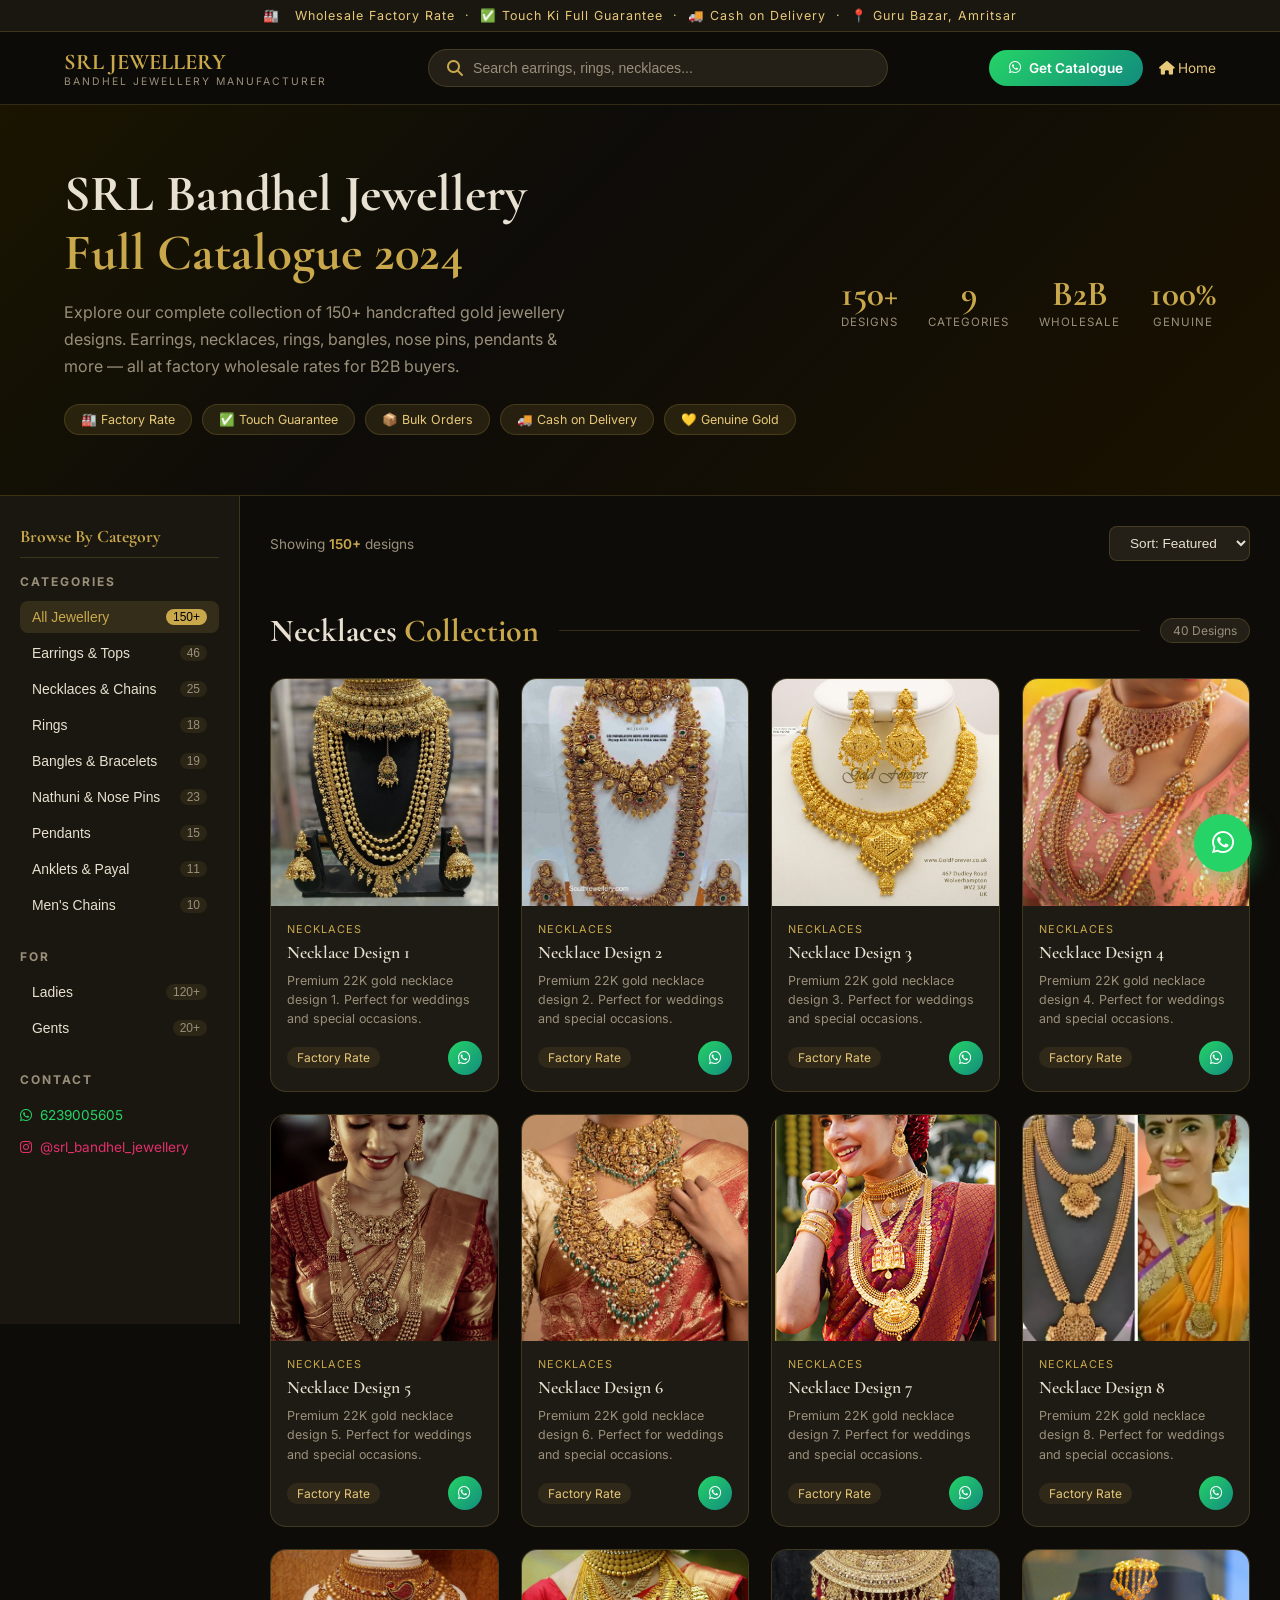
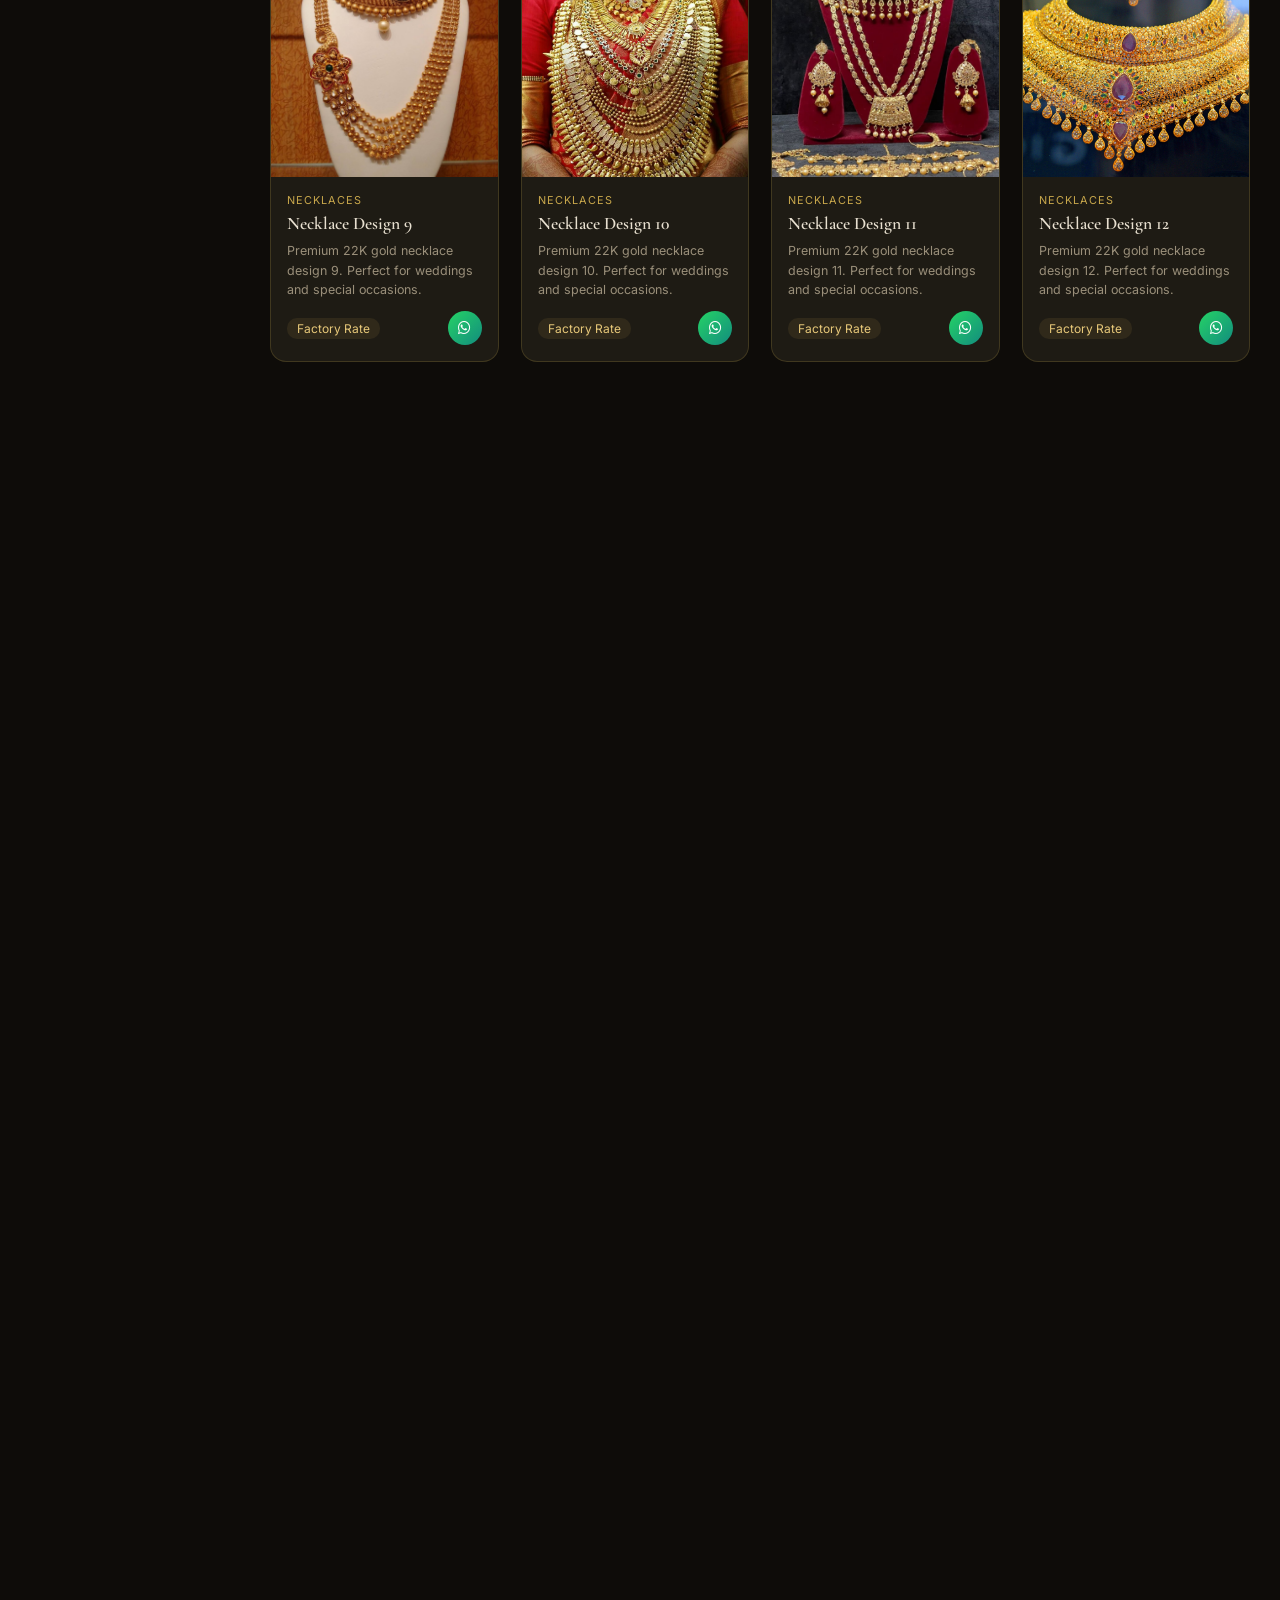
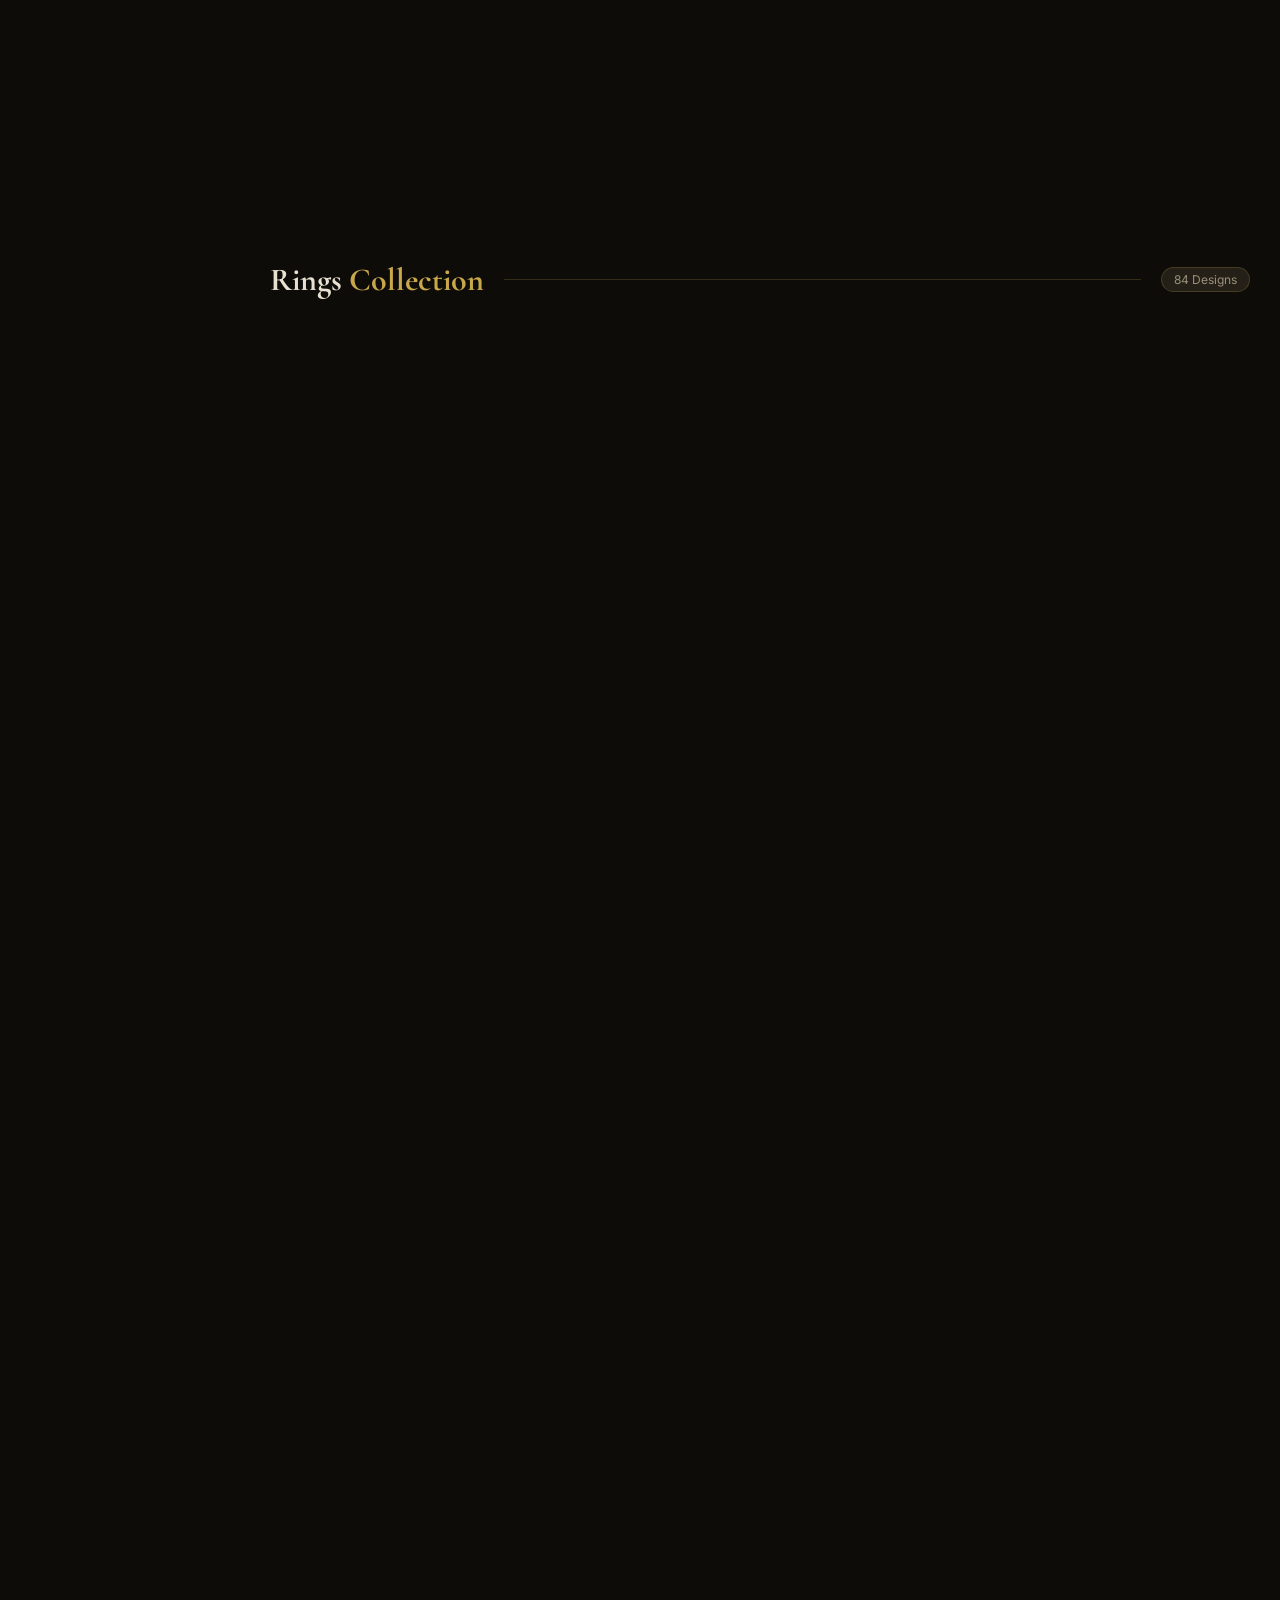
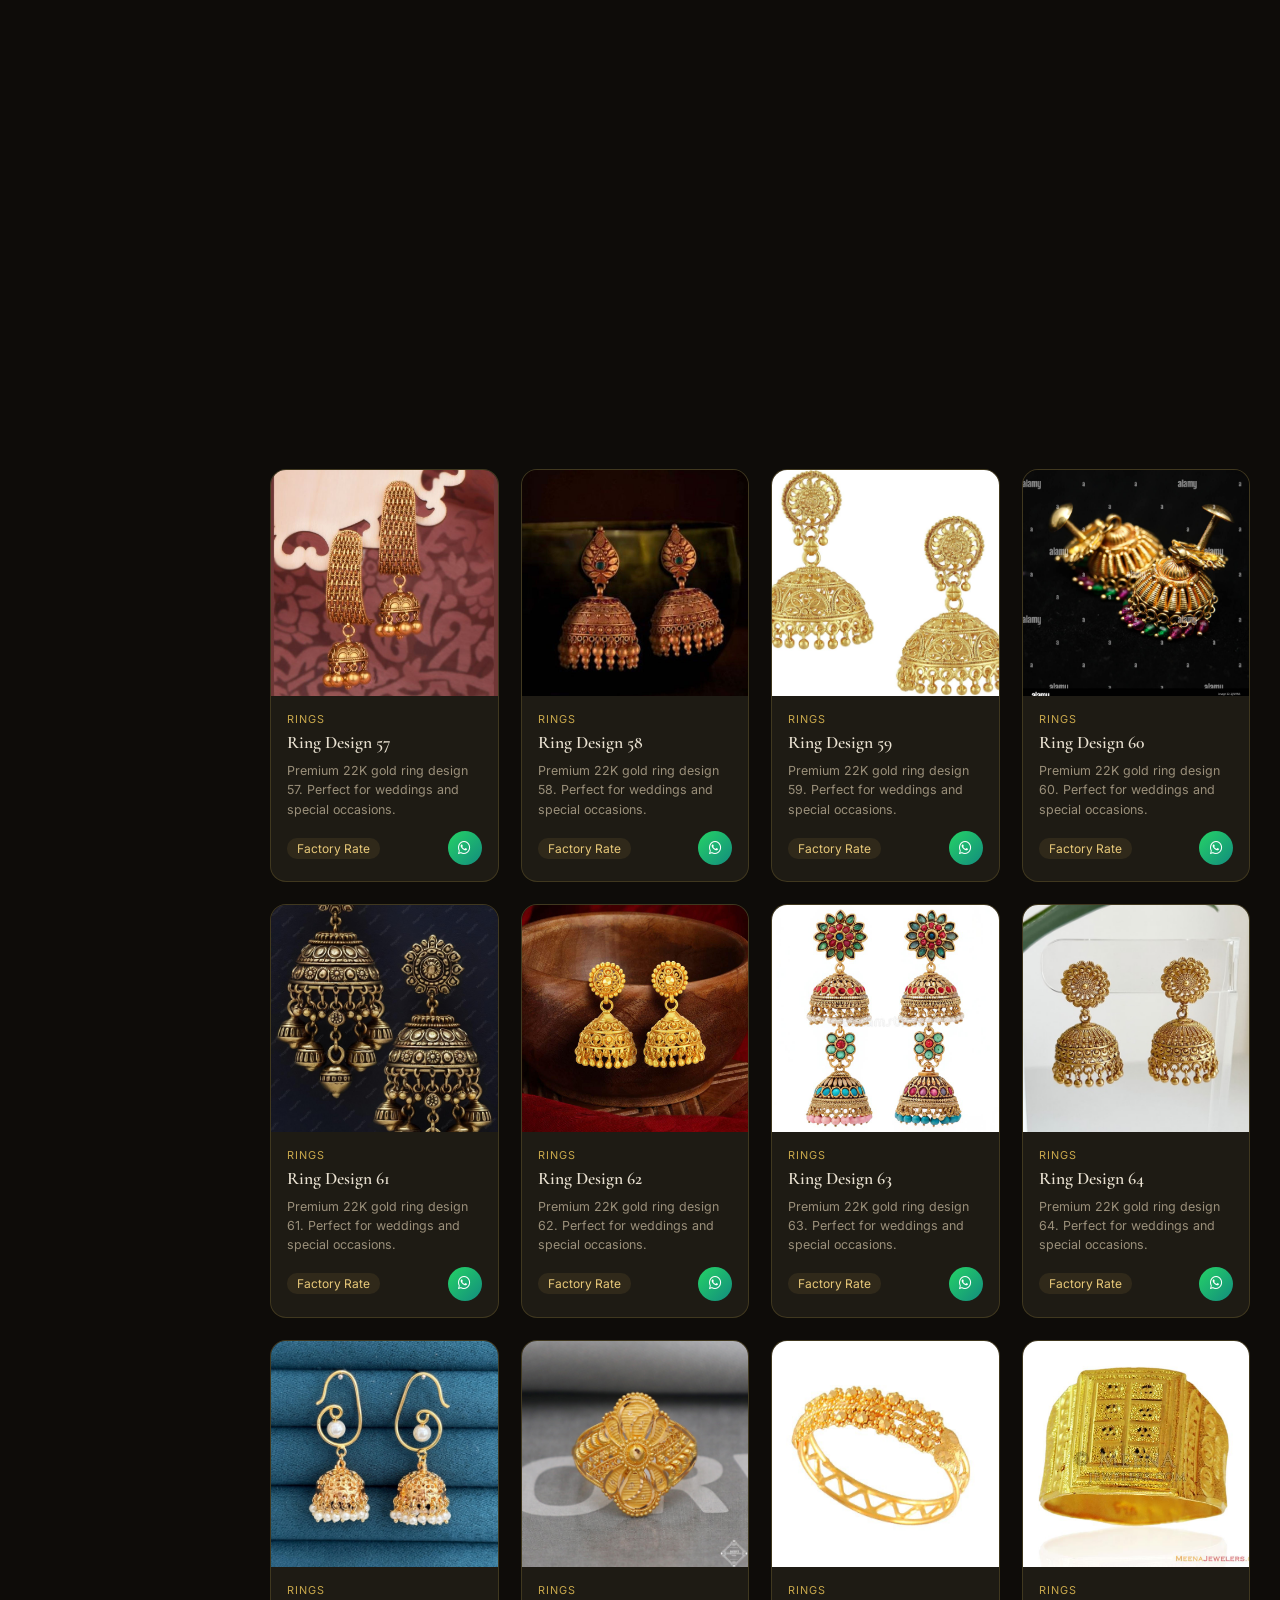
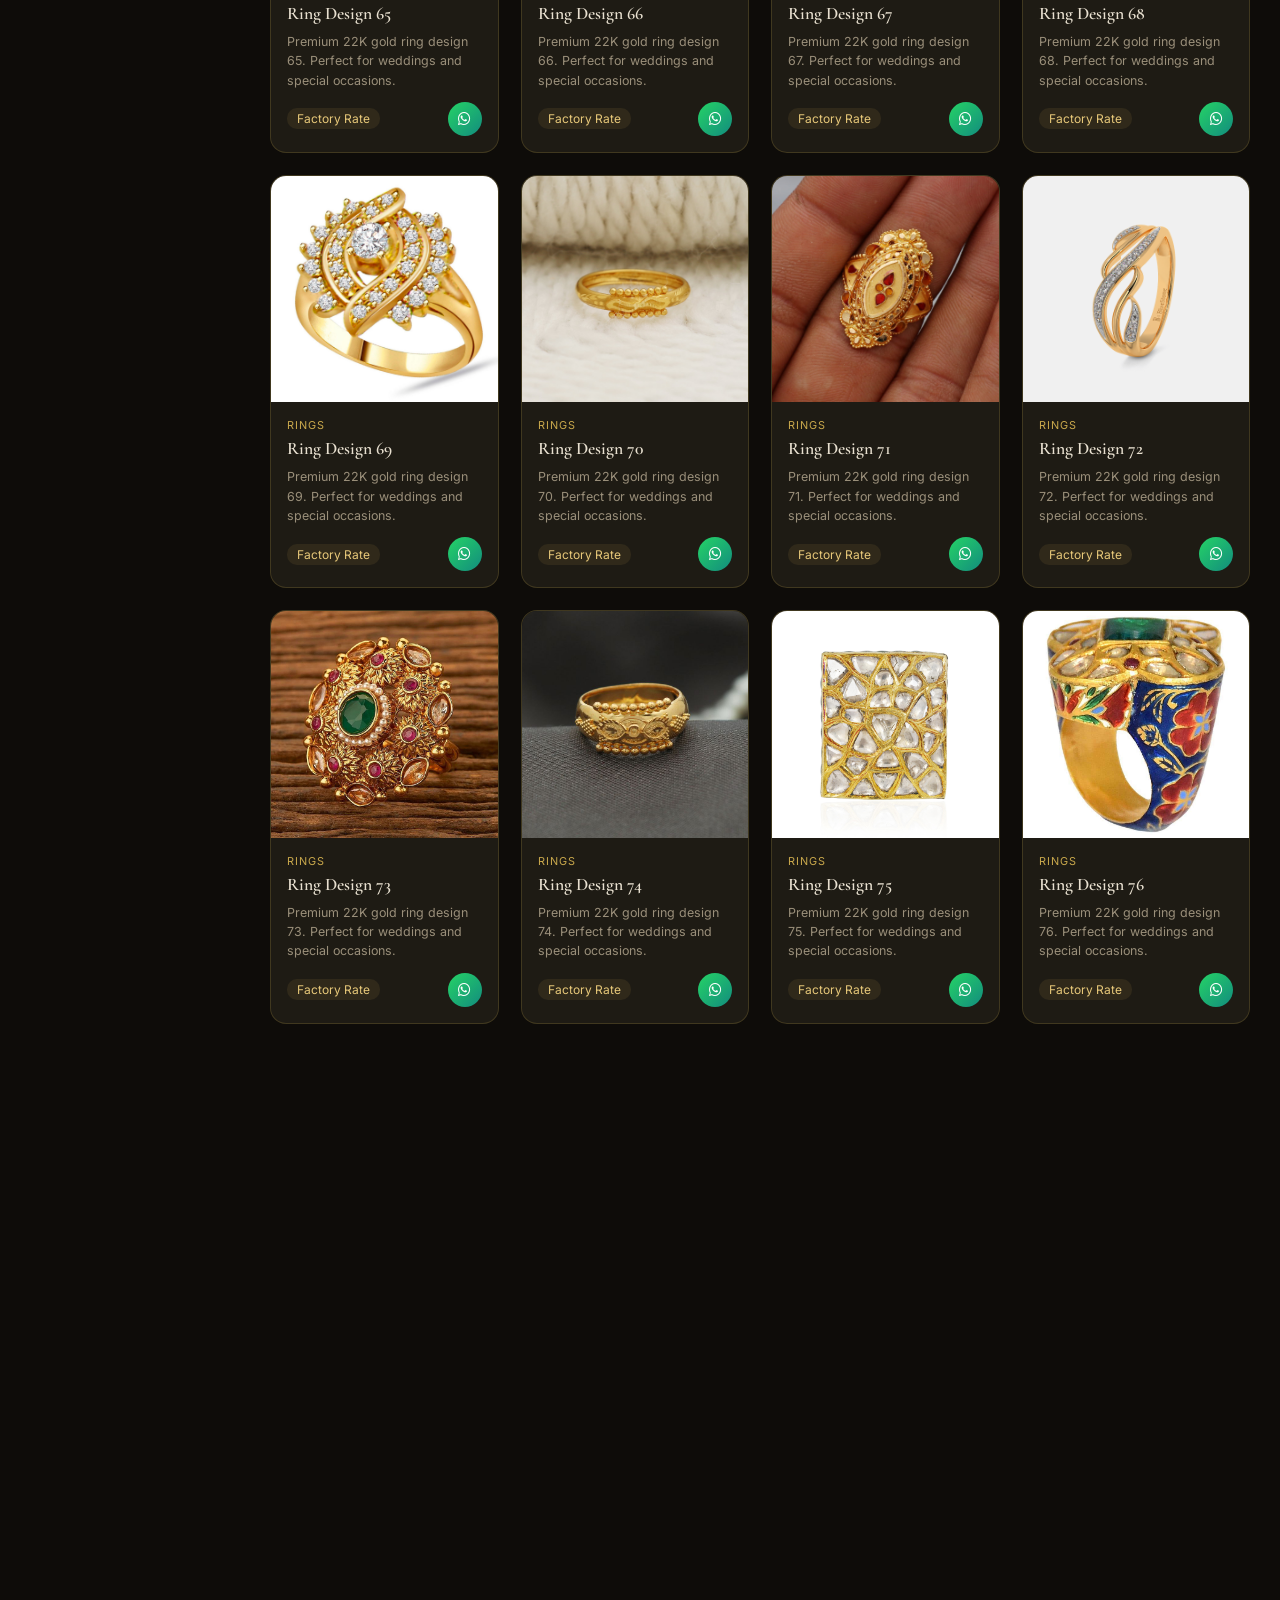
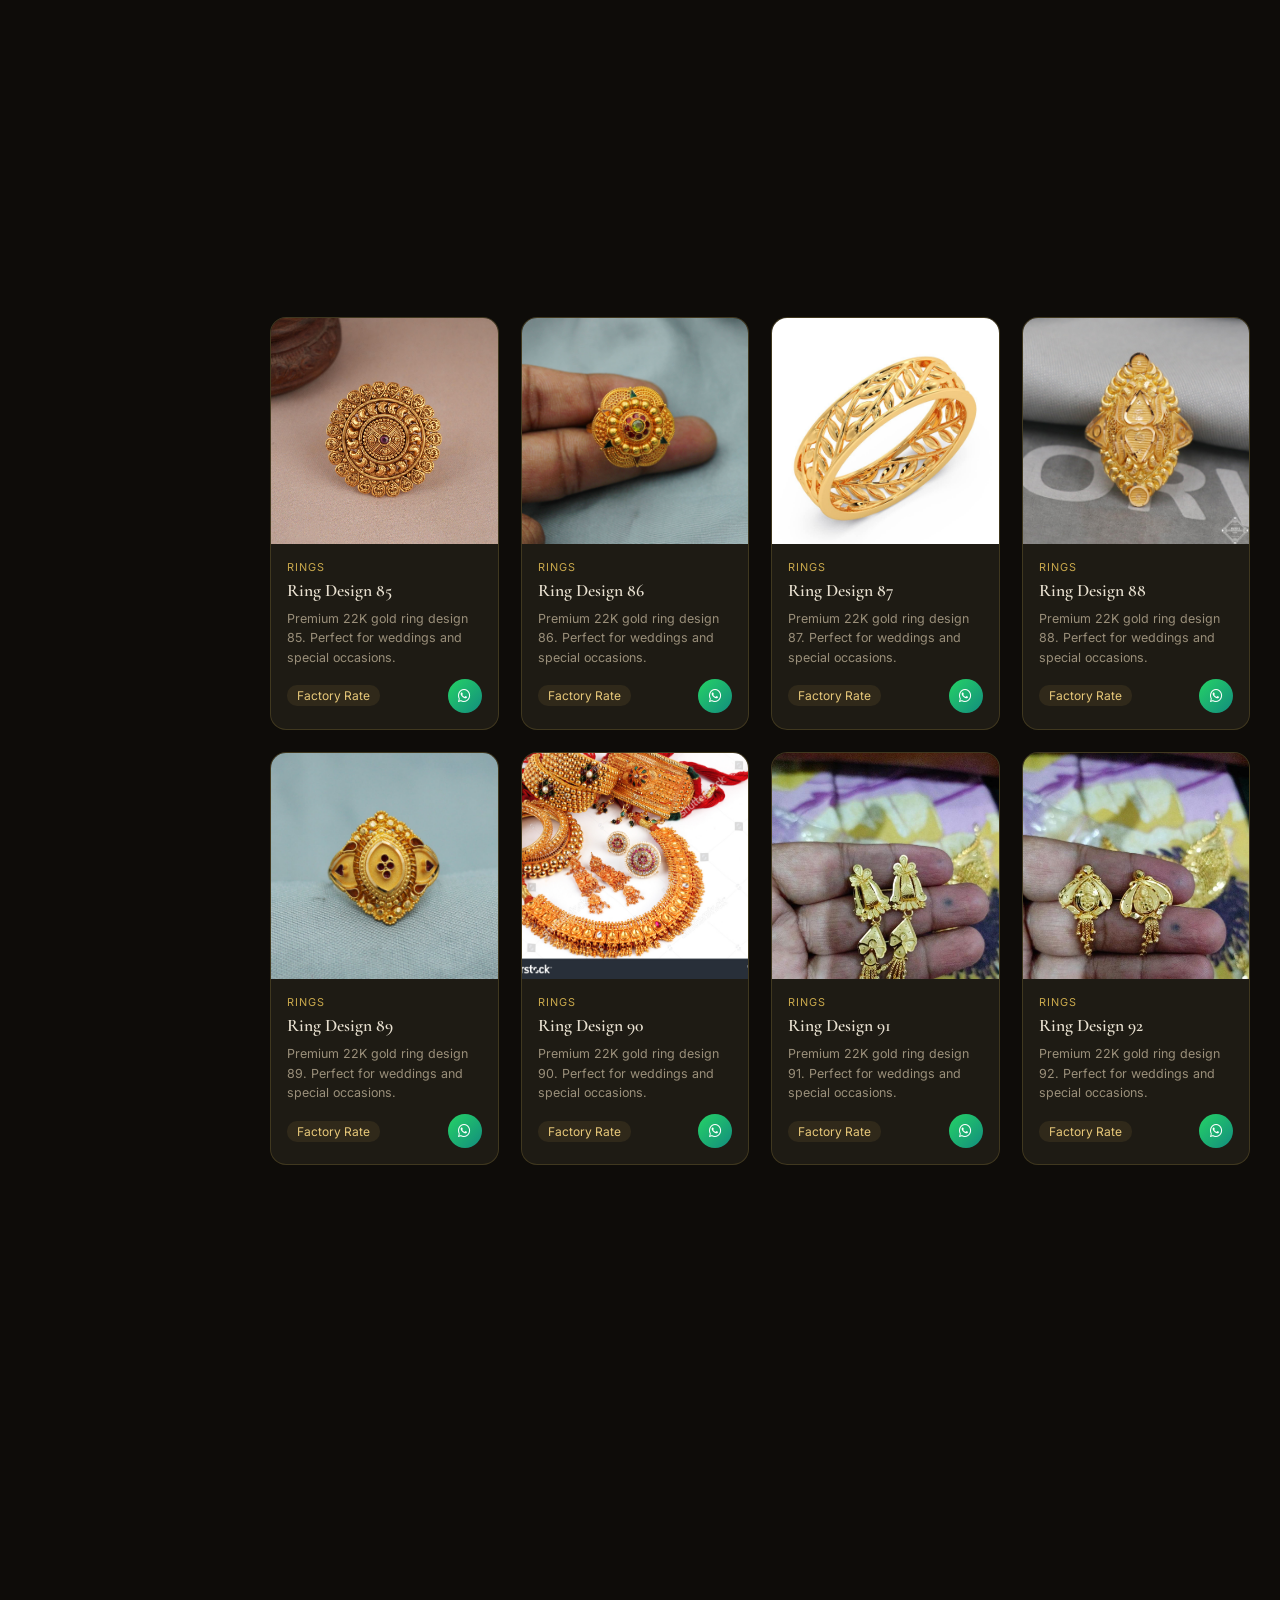
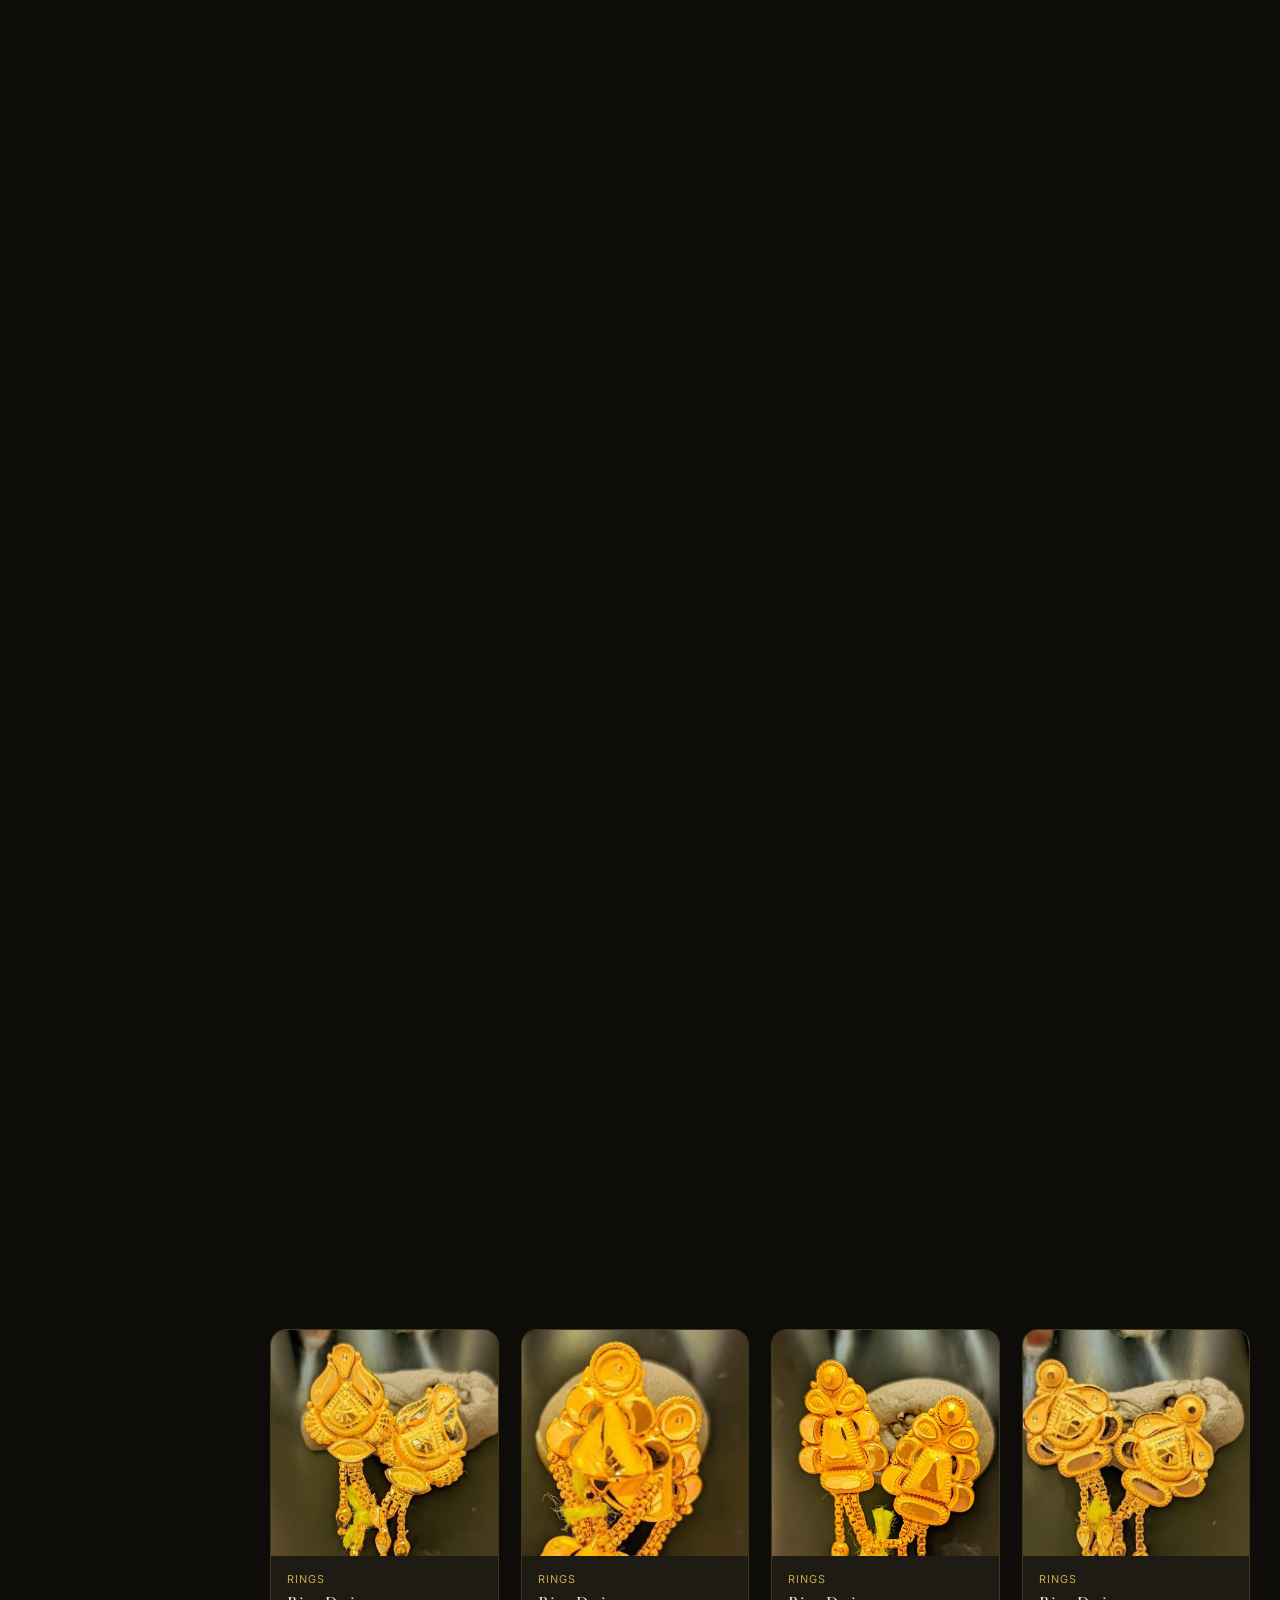
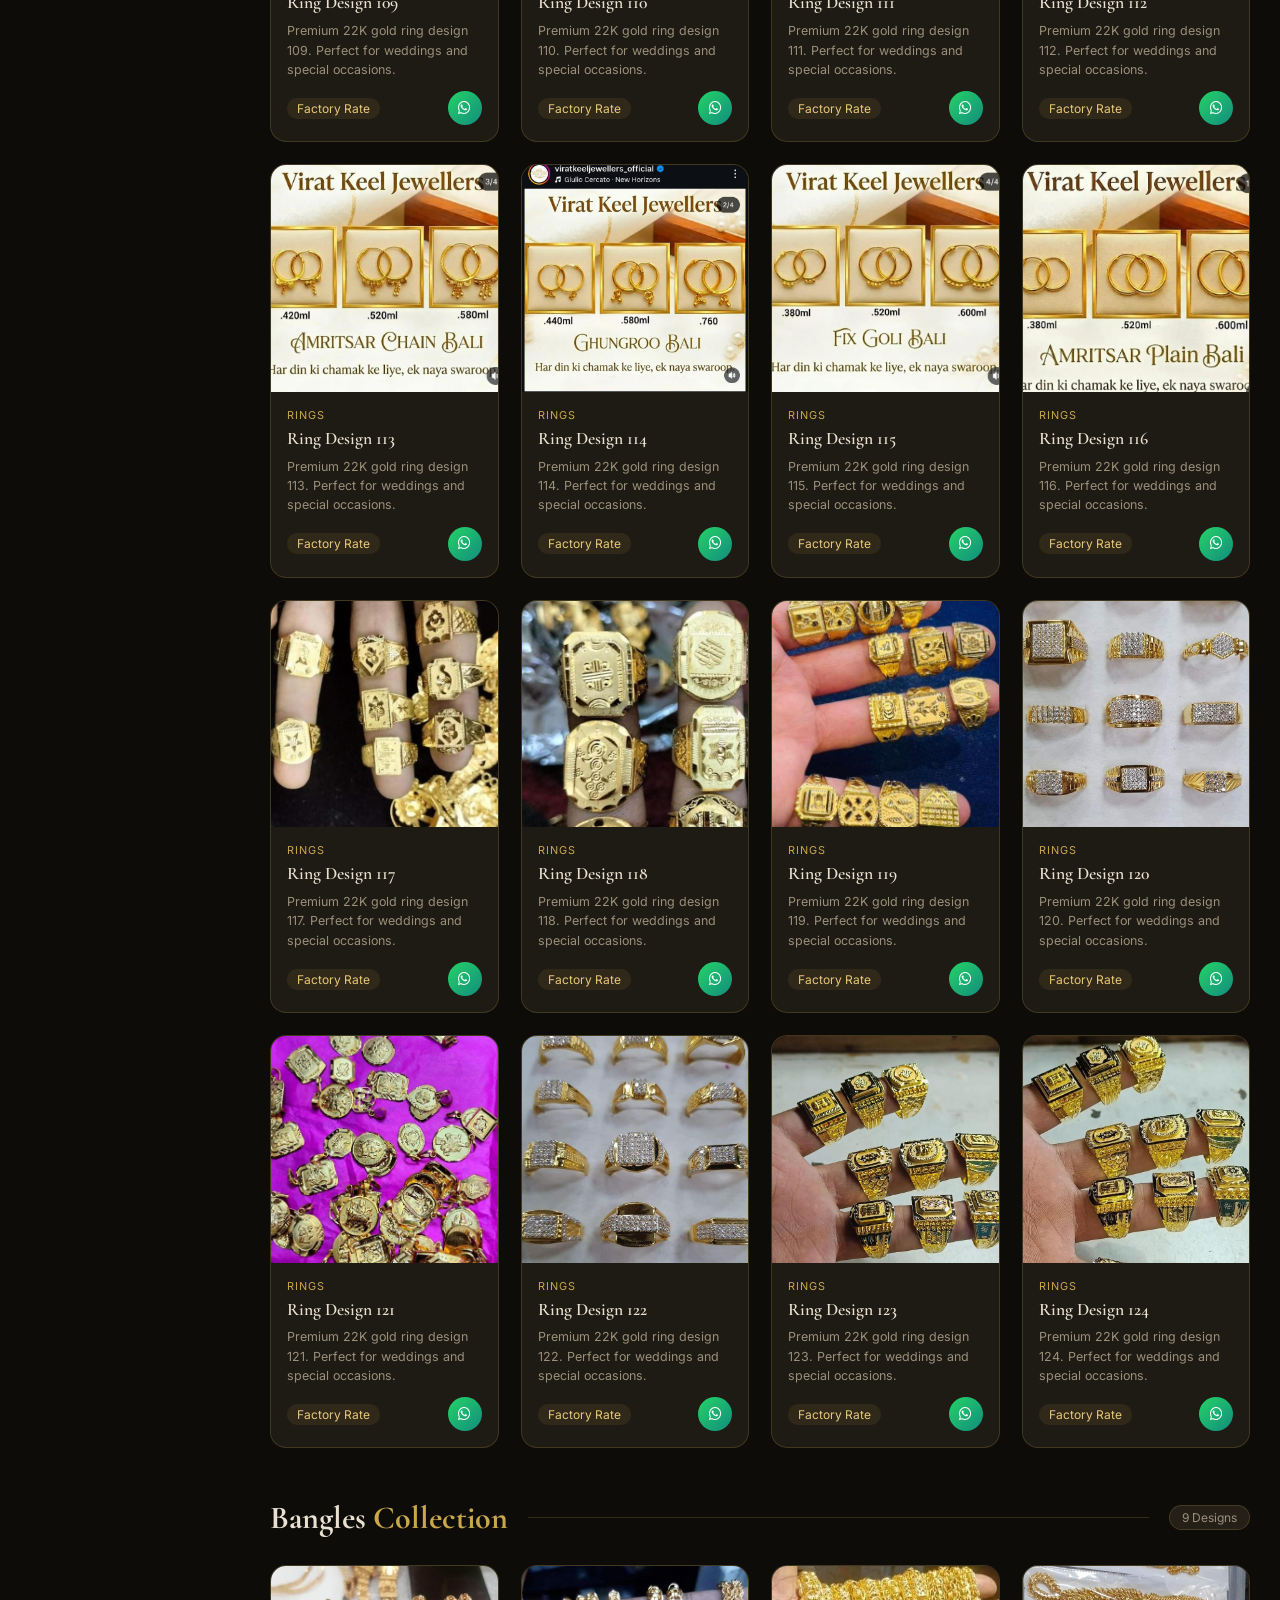
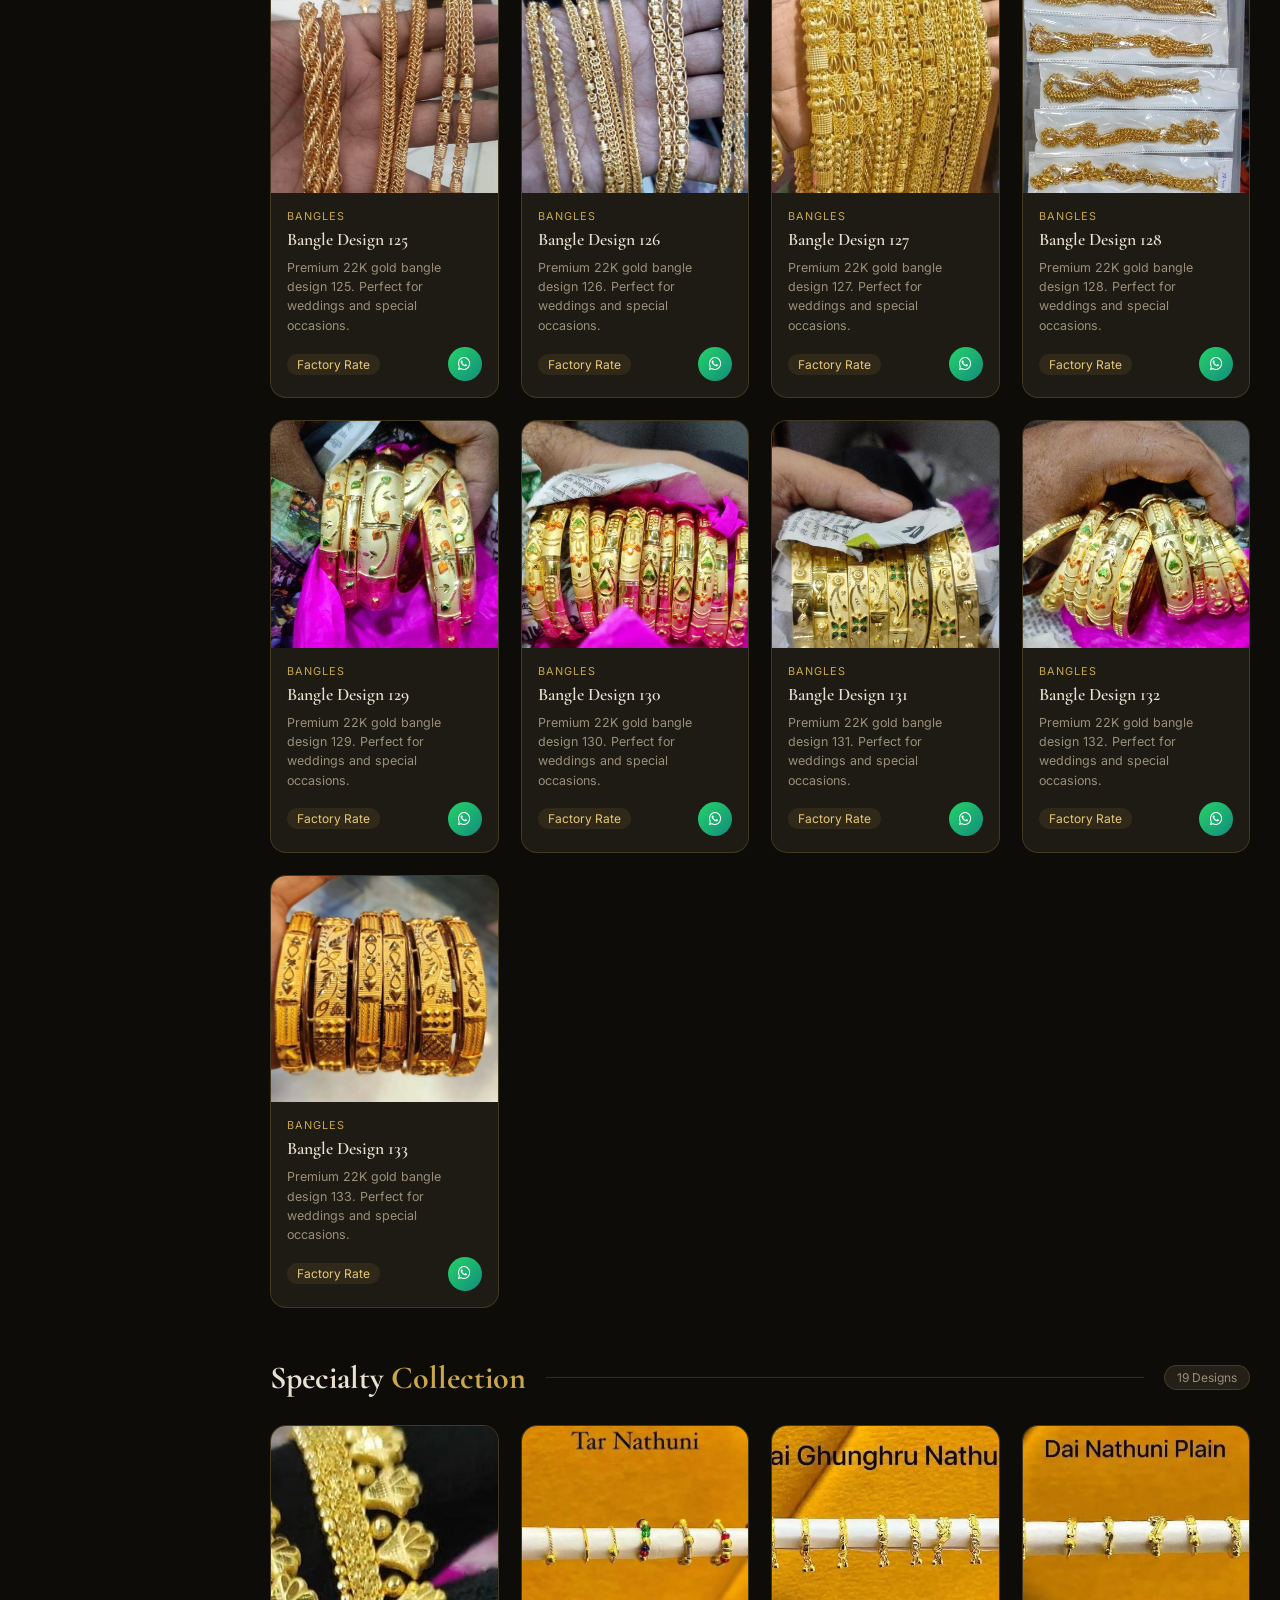
==== commit fdb05200: "Replace catalogue repeated images with 100 fresh, real jewellery images from stock download" ====
--- a/catalogue.html
+++ b/catalogue.html
@@ -466,845 +466,2474 @@
       </select>
     </div>
 
-    <!-- ====== EARRINGS & TOPS ====== -->
-    <div class="section-divider" data-cat="earrings">
-      <h2>Earrings & <span>Tops</span></h2>
+    
+    <!-- ====== NECKLACES ====== -->
+    <div class="section-divider" data-cat="necklace">
+      <h2>Necklaces <span>Collection</span></h2>
       <div class="line"></div>
-      <div class="item-count">46 Designs</div>
+      <div class="item-count">40 Designs</div>
     </div>
-    <div class="products-grid" id="grid-earrings">
-
-      <!-- REAL GALLERY IMAGES (14-39) -->
-      <div class="product-card fade-in" data-cat="earrings ladies">
-        <span class="badge-hot">HOT</span>
-        <div class="product-img-wrap bg-earrings">
-          <img src="assets/gallery/earrings-tops_14.jpeg" alt="Gold Jhumka Earrings" loading="lazy">
-          <div class="product-img-overlay">
-            <a href="https://wa.me/916239005605?text=Hi%20SRL!%20I%20am%20interested%20in%20Gold%20Jhumka%20Earrings%20(ET-14).%20Please%20share%20price%20and%20availability." target="_blank" class="btn-enquire"><i class="fab fa-whatsapp"></i> Enquire Now</a>
-          </div>
-        </div>
-        <div class="product-info">
-          <div class="cat-tag">Earrings & Tops</div>
-          <h3>Gold Jhumka Earrings</h3>
-          <p>Traditional Indian jhumkas with intricate gold work. Perfect for bridal and festive wear.</p>
-          <div class="product-meta">
-            <span class="rate">Factory Rate</span>
-            <a href="https://wa.me/916239005605?text=Hi%20SRL!%20Interested%20in%20Gold%20Jhumka%20Earrings%20(ET-14)" target="_blank" class="wa-quick"><i class="fab fa-whatsapp"></i></a>
-          </div>
-        </div>
-      </div>
-
-      <div class="product-card fade-in" data-cat="earrings ladies">
-        <div class="product-img-wrap bg-earrings">
-          <img src="assets/gallery/earrings-tops_15.jpeg" alt="Kundan Tops" loading="lazy">
-          <div class="product-img-overlay">
-            <a href="https://wa.me/916239005605?text=Hi%20SRL!%20I%20am%20interested%20in%20Kundan%20Tops%20(ET-15)." target="_blank" class="btn-enquire"><i class="fab fa-whatsapp"></i> Enquire Now</a>
-          </div>
-        </div>
-        <div class="product-info">
-          <div class="cat-tag">Earrings & Tops</div>
-          <h3>Kundan Tops</h3>
-          <p>Classic kundan stone tops with gold polish. Elegant everyday or party wear.</p>
-          <div class="product-meta">
-            <span class="rate">Wholesale Only</span>
-            <a href="https://wa.me/916239005605?text=Hi%20SRL!%20Interested%20in%20Kundan%20Tops%20(ET-15)" target="_blank" class="wa-quick"><i class="fab fa-whatsapp"></i></a>
-          </div>
-        </div>
-      </div>
-
-      <div class="product-card fade-in" data-cat="earrings ladies">
-        <div class="product-img-wrap bg-earrings">
-          <img src="assets/gallery/earrings-tops_16.jpeg" alt="Stone Baali Earrings" loading="lazy">
-          <div class="product-img-overlay">
-            <a href="https://wa.me/916239005605?text=Hi%20SRL!%20Interested%20in%20Stone%20Baali%20(ET-16)" target="_blank" class="btn-enquire"><i class="fab fa-whatsapp"></i> Enquire Now</a>
-          </div>
-        </div>
-        <div class="product-info">
-          <div class="cat-tag">Earrings & Tops</div>
-          <h3>Stone Baali Earrings</h3>
-          <p>Round baali with premium stone setting. Lightweight and stylish for daily wear.</p>
-          <div class="product-meta">
-            <span class="rate">Factory Rate</span>
-            <a href="https://wa.me/916239005605?text=Hi%20SRL!%20Interested%20in%20Stone%20Baali%20(ET-16)" target="_blank" class="wa-quick"><i class="fab fa-whatsapp"></i></a>
-          </div>
-        </div>
-      </div>
-
-      <div class="product-card fade-in" data-cat="earrings ladies">
-        <span class="badge-new">NEW</span>
-        <div class="product-img-wrap bg-earrings">
-          <img src="assets/gallery/earrings-tops_17.jpeg" alt="Designer Drop Earrings" loading="lazy">
-          <div class="product-img-overlay">
-            <a href="https://wa.me/916239005605?text=Hi%20SRL!%20Interested%20in%20Designer%20Drop%20Earrings%20(ET-17)" target="_blank" class="btn-enquire"><i class="fab fa-whatsapp"></i> Enquire Now</a>
-          </div>
-        </div>
-        <div class="product-info">
-          <div class="cat-tag">Earrings & Tops</div>
-          <h3>Designer Drop Earrings</h3>
-          <p>Long danglers with layered gold design. Trendy and lightweight for modern ladies.</p>
-          <div class="product-meta">
-            <span class="rate">Bulk Only</span>
-            <a href="https://wa.me/916239005605?text=Hi%20SRL!%20Interested%20in%20Designer%20Drop%20(ET-17)" target="_blank" class="wa-quick"><i class="fab fa-whatsapp"></i></a>
-          </div>
-        </div>
-      </div>
-
-      <div class="product-card fade-in" data-cat="earrings ladies">
-        <div class="product-img-wrap bg-earrings">
-          <img src="assets/gallery/earrings-tops_18.jpeg" alt="Chandbali Earrings" loading="lazy">
-          <div class="product-img-overlay">
-            <a href="https://wa.me/916239005605?text=Hi%20SRL!%20Interested%20in%20Chandbali%20Earrings%20(ET-18)" target="_blank" class="btn-enquire"><i class="fab fa-whatsapp"></i> Enquire Now</a>
-          </div>
-        </div>
-        <div class="product-info">
-          <div class="cat-tag">Earrings & Tops</div>
-          <h3>Chandbali Earrings</h3>
-          <p>Classic moon-shaped chandbali. Traditional bridal design with pearl & stone work.</p>
-          <div class="product-meta"><span class="rate">Factory Rate</span><a href="https://wa.me/916239005605?text=Hi%20SRL!%20Interested%20in%20Chandbali%20(ET-18)" target="_blank" class="wa-quick"><i class="fab fa-whatsapp"></i></a></div>
-        </div>
-      </div>
-
-      <div class="product-card fade-in" data-cat="earrings ladies">
-        <div class="product-img-wrap bg-earrings">
-          <img src="assets/gallery/earrings-tops_19.jpeg" alt="Gold Stud Tops" loading="lazy">
-          <div class="product-img-overlay">
-            <a href="https://wa.me/916239005605?text=Hi%20SRL!%20Interested%20in%20Gold%20Stud%20Tops%20(ET-19)" target="_blank" class="btn-enquire"><i class="fab fa-whatsapp"></i> Enquire Now</a>
-          </div>
-        </div>
-        <div class="product-info">
-          <div class="cat-tag">Earrings & Tops</div>
-          <h3>Gold Stud Tops</h3>
-          <p>Minimalist gold stud tops. Ideal for everyday wear. Available in multiple sizes.</p>
-          <div class="product-meta"><span class="rate">Bulk Only</span><a href="https://wa.me/916239005605?text=Hi%20SRL!%20Interested%20in%20Gold%20Stud%20Tops%20(ET-19)" target="_blank" class="wa-quick"><i class="fab fa-whatsapp"></i></a></div>
-        </div>
-      </div>
-
-      <div class="product-card fade-in" data-cat="earrings ladies">
-        <div class="product-img-wrap bg-earrings">
-          <img src="assets/gallery/earrings-tops_20.jpeg" alt="Meenakari Earrings" loading="lazy">
-          <div class="product-img-overlay">
-            <a href="https://wa.me/916239005605?text=Hi%20SRL!%20Interested%20in%20Meenakari%20Earrings%20(ET-20)" target="_blank" class="btn-enquire"><i class="fab fa-whatsapp"></i> Enquire Now</a>
-          </div>
-        </div>
-        <div class="product-info">
-          <div class="cat-tag">Earrings & Tops</div>
-          <h3>Meenakari Earrings</h3>
-          <p>Colourful meenakari enamel work on gold. Vibrant, festive and eye-catching.</p>
-          <div class="product-meta"><span class="rate">Factory Rate</span><a href="https://wa.me/916239005605?text=Hi%20SRL!%20Interested%20in%20Meenakari%20(ET-20)" target="_blank" class="wa-quick"><i class="fab fa-whatsapp"></i></a></div>
-        </div>
-      </div>
-
-      <div class="product-card fade-in" data-cat="earrings ladies">
-        <div class="product-img-wrap bg-earrings">
-          <img src="assets/gallery/earrings-tops_21.jpeg" alt="Temple Earrings" loading="lazy">
-          <div class="product-img-overlay">
-            <a href="https://wa.me/916239005605?text=Hi%20SRL!%20Interested%20in%20Temple%20Earrings%20(ET-21)" target="_blank" class="btn-enquire"><i class="fab fa-whatsapp"></i> Enquire Now</a>
-          </div>
-        </div>
-        <div class="product-info">
-          <div class="cat-tag">Earrings & Tops</div>
-          <h3>Temple Earrings</h3>
-          <p>Antique temple design earrings. Traditional south Indian style gold finish.</p>
-          <div class="product-meta"><span class="rate">Wholesale</span><a href="https://wa.me/916239005605?text=Hi%20SRL!%20Interested%20in%20Temple%20Earrings%20(ET-21)" target="_blank" class="wa-quick"><i class="fab fa-whatsapp"></i></a></div>
-        </div>
-      </div>
-
-      <div class="product-card fade-in" data-cat="earrings ladies">
-        <div class="product-img-wrap bg-earrings">
-          <img src="assets/gallery/earrings-tops_22.jpeg" alt="Hoop Baali" loading="lazy">
-          <div class="product-img-overlay">
-            <a href="https://wa.me/916239005605?text=Hi%20SRL!%20Interested%20in%20Hoop%20Baali%20(ET-22)" target="_blank" class="btn-enquire"><i class="fab fa-whatsapp"></i> Enquire Now</a>
-          </div>
-        </div>
-        <div class="product-info">
-          <div class="cat-tag">Earrings & Tops</div>
-          <h3>Gold Hoop Baali</h3>
-          <p>Classic gold hoop baali. Timeless design suitable for all age groups.</p>
-          <div class="product-meta"><span class="rate">Factory Rate</span><a href="https://wa.me/916239005605?text=Hi%20SRL!%20Interested%20in%20Hoop%20Baali%20(ET-22)" target="_blank" class="wa-quick"><i class="fab fa-whatsapp"></i></a></div>
-        </div>
-      </div>
-
-      <div class="product-card fade-in" data-cat="earrings ladies">
-        <div class="product-img-wrap bg-earrings">
-          <img src="assets/gallery/earrings-tops_23.jpeg" alt="Floral Gold Tops" loading="lazy">
-          <div class="product-img-overlay">
-            <a href="https://wa.me/916239005605?text=Hi%20SRL!%20Interested%20in%20Floral%20Gold%20Tops%20(ET-23)" target="_blank" class="btn-enquire"><i class="fab fa-whatsapp"></i> Enquire Now</a>
-          </div>
-        </div>
-        <div class="product-info">
-          <div class="cat-tag">Earrings & Tops</div>
-          <h3>Floral Gold Tops</h3>
-          <p>Flower-shaped gold tops with fine detailing. Perfect for casual and occasional wear.</p>
-          <div class="product-meta"><span class="rate">Bulk Only</span><a href="https://wa.me/916239005605?text=Hi%20SRL!%20Interested%20in%20Floral%20Tops%20(ET-23)" target="_blank" class="wa-quick"><i class="fab fa-whatsapp"></i></a></div>
-        </div>
-      </div>
-
-      <div class="product-card fade-in" data-cat="earrings ladies">
-        <span class="badge-hot">HOT</span>
-        <div class="product-img-wrap bg-earrings">
-          <img src="assets/gallery/earrings-tops_24.jpeg" alt="Long Dangler Earrings" loading="lazy">
-          <div class="product-img-overlay">
-            <a href="https://wa.me/916239005605?text=Hi%20SRL!%20Interested%20in%20Long%20Dangler%20Earrings%20(ET-24)" target="_blank" class="btn-enquire"><i class="fab fa-whatsapp"></i> Enquire Now</a>
-          </div>
-        </div>
-        <div class="product-info">
-          <div class="cat-tag">Earrings & Tops</div>
-          <h3>Long Dangler Earrings</h3>
-          <p>Elegant long dangler earrings with layered chains and stone drops. Bridal special.</p>
-          <div class="product-meta"><span class="rate">Factory Rate</span><a href="https://wa.me/916239005605?text=Hi%20SRL!%20Interested%20in%20Dangler%20Earrings%20(ET-24)" target="_blank" class="wa-quick"><i class="fab fa-whatsapp"></i></a></div>
-        </div>
-      </div>
-
-      <div class="product-card fade-in" data-cat="earrings ladies">
-        <div class="product-img-wrap bg-earrings">
-          <img src="assets/gallery/earrings-tops_25.jpeg" alt="Pearl Drop Earrings" loading="lazy">
-          <div class="product-img-overlay">
-            <a href="https://wa.me/916239005605?text=Hi%20SRL!%20Interested%20in%20Pearl%20Drop%20Earrings%20(ET-25)" target="_blank" class="btn-enquire"><i class="fab fa-whatsapp"></i> Enquire Now</a>
-          </div>
-        </div>
-        <div class="product-info">
-          <div class="cat-tag">Earrings & Tops</div>
-          <h3>Pearl Drop Earrings</h3>
-          <p>Premium pearl drop earrings with gold tops. Classic and sophisticated.</p>
-          <div class="product-meta"><span class="rate">Wholesale</span><a href="https://wa.me/916239005605?text=Hi%20SRL!%20Interested%20in%20Pearl%20Drop%20(ET-25)" target="_blank" class="wa-quick"><i class="fab fa-whatsapp"></i></a></div>
-        </div>
-      </div>
-
-      <div class="product-card fade-in" data-cat="earrings ladies">
-        <div class="product-img-wrap bg-earrings">
-          <img src="assets/gallery/earrings-tops_26.jpeg" alt="Chand Bali" loading="lazy">
-          <div class="product-img-overlay">
-            <a href="https://wa.me/916239005605?text=Hi%20SRL!%20Interested%20in%20Chand%20Bali%20(ET-26)" target="_blank" class="btn-enquire"><i class="fab fa-whatsapp"></i> Enquire Now</a>
-          </div>
-        </div>
-        <div class="product-info">
-          <div class="cat-tag">Earrings & Tops</div>
-          <h3>Chand Bali Set</h3>
-          <p>Crescent shaped chand bali with meenakari base and hanging pearl drops.</p>
-          <div class="product-meta"><span class="rate">Factory Rate</span><a href="https://wa.me/916239005605?text=Hi%20SRL!%20Interested%20in%20Chand%20Bali%20(ET-26)" target="_blank" class="wa-quick"><i class="fab fa-whatsapp"></i></a></div>
-        </div>
-      </div>
-
-      <div class="product-card fade-in" data-cat="earrings ladies">
-        <div class="product-img-wrap bg-earrings">
-          <img src="assets/gallery/earrings-tops_27.jpeg" alt="Antique Jhumki" loading="lazy">
-          <div class="product-img-overlay">
-            <a href="https://wa.me/916239005605?text=Hi%20SRL!%20Interested%20in%20Antique%20Jhumki%20(ET-27)" target="_blank" class="btn-enquire"><i class="fab fa-whatsapp"></i> Enquire Now</a>
-          </div>
-        </div>
-        <div class="product-info">
-          <div class="cat-tag">Earrings & Tops</div>
-          <h3>Antique Jhumki</h3>
-          <p>Antique finish jhumki with oxidised gold look. Bohemian and ethnic style.</p>
-          <div class="product-meta"><span class="rate">Bulk Only</span><a href="https://wa.me/916239005605?text=Hi%20SRL!%20Interested%20in%20Antique%20Jhumki%20(ET-27)" target="_blank" class="wa-quick"><i class="fab fa-whatsapp"></i></a></div>
-        </div>
-      </div>
-
-      <div class="product-card fade-in" data-cat="earrings ladies">
-        <div class="product-img-wrap bg-earrings">
-          <img src="assets/gallery/earrings-tops_28.jpeg" alt="Gold Tops Round" loading="lazy">
-          <div class="product-img-overlay">
-            <a href="https://wa.me/916239005605?text=Hi%20SRL!%20Interested%20in%20Gold%20Tops%20Round%20(ET-28)" target="_blank" class="btn-enquire"><i class="fab fa-whatsapp"></i> Enquire Now</a>
-          </div>
-        </div>
-        <div class="product-info">
-          <div class="cat-tag">Earrings & Tops</div>
-          <h3>Round Gold Tops</h3>
-          <p>Simple and elegant round gold tops. Best-seller for daily wear and gifting.</p>
-          <div class="product-meta"><span class="rate">Factory Rate</span><a href="https://wa.me/916239005605?text=Hi%20SRL!%20Interested%20in%20Round%20Tops%20(ET-28)" target="_blank" class="wa-quick"><i class="fab fa-whatsapp"></i></a></div>
-        </div>
-      </div>
-
-      <div class="product-card fade-in" data-cat="earrings ladies">
-        <div class="product-img-wrap bg-earrings">
-          <img src="assets/gallery/earrings-tops_29.jpeg" alt="Filigree Earrings" loading="lazy">
-          <div class="product-img-overlay">
-            <a href="https://wa.me/916239005605?text=Hi%20SRL!%20Interested%20in%20Filigree%20Earrings%20(ET-29)" target="_blank" class="btn-enquire"><i class="fab fa-whatsapp"></i> Enquire Now</a>
-          </div>
-        </div>
-        <div class="product-info">
-          <div class="cat-tag">Earrings & Tops</div>
-          <h3>Filigree Earrings</h3>
-          <p>Delicate filigree gold work earrings. Lightweight and intricately designed.</p>
-          <div class="product-meta"><span class="rate">Wholesale</span><a href="https://wa.me/916239005605?text=Hi%20SRL!%20Interested%20in%20Filigree%20(ET-29)" target="_blank" class="wa-quick"><i class="fab fa-whatsapp"></i></a></div>
-        </div>
-      </div>
-
-      <div class="product-card fade-in" data-cat="earrings ladies">
-        <div class="product-img-wrap bg-earrings">
-          <img src="assets/gallery/earrings-tops_30.jpeg" alt="Ear Cuff Designer" loading="lazy">
-          <div class="product-img-overlay">
-            <a href="https://wa.me/916239005605?text=Hi%20SRL!%20Interested%20in%20Ear%20Cuff%20Designer%20(ET-30)" target="_blank" class="btn-enquire"><i class="fab fa-whatsapp"></i> Enquire Now</a>
-          </div>
-        </div>
-        <div class="product-info">
-          <div class="cat-tag">Earrings & Tops</div>
-          <h3>Designer Ear Cuff</h3>
-          <p>Modern gold ear cuff design. Trending style for fashion-forward ladies.</p>
-          <div class="product-meta"><span class="rate">Factory Rate</span><a href="https://wa.me/916239005605?text=Hi%20SRL!%20Interested%20in%20Ear%20Cuff%20(ET-30)" target="_blank" class="wa-quick"><i class="fab fa-whatsapp"></i></a></div>
-        </div>
-      </div>
-
-      <div class="product-card fade-in" data-cat="earrings ladies">
-        <div class="product-img-wrap bg-earrings">
-          <img src="assets/gallery/earrings-tops_31.jpeg" alt="Lotus Earrings" loading="lazy">
-          <div class="product-img-overlay">
-            <a href="https://wa.me/916239005605?text=Hi%20SRL!%20Interested%20in%20Lotus%20Earrings%20(ET-31)" target="_blank" class="btn-enquire"><i class="fab fa-whatsapp"></i> Enquire Now</a>
-          </div>
-        </div>
-        <div class="product-info">
-          <div class="cat-tag">Earrings & Tops</div>
-          <h3>Lotus Design Earrings</h3>
-          <p>Beautiful lotus flower shaped earrings in gold. Traditional and auspicious design.</p>
-          <div class="product-meta"><span class="rate">Bulk Only</span><a href="https://wa.me/916239005605?text=Hi%20SRL!%20Interested%20in%20Lotus%20Earrings%20(ET-31)" target="_blank" class="wa-quick"><i class="fab fa-whatsapp"></i></a></div>
-        </div>
-      </div>
-
-      <div class="product-card fade-in" data-cat="earrings ladies">
-        <div class="product-img-wrap bg-earrings"><img src="assets/gallery/earrings-tops_32.jpeg" alt="Jhumka Cluster" loading="lazy"><div class="product-img-overlay"><a href="https://wa.me/916239005605?text=Hi%20SRL!%20Interested%20in%20Jhumka%20Cluster%20(ET-32)" target="_blank" class="btn-enquire"><i class="fab fa-whatsapp"></i> Enquire Now</a></div></div>
-        <div class="product-info"><div class="cat-tag">Earrings & Tops</div><h3>Cluster Jhumka</h3><p>Heavy cluster jhumka with multiple hanging bells. Festive and bridal special.</p><div class="product-meta"><span class="rate">Factory Rate</span><a href="https://wa.me/916239005605?text=Hi%20SRL!%20Interested%20in%20Cluster%20Jhumka%20(ET-32)" target="_blank" class="wa-quick"><i class="fab fa-whatsapp"></i></a></div></div>
-      </div>
-
-      <div class="product-card fade-in" data-cat="earrings ladies">
-        <div class="product-img-wrap bg-earrings"><img src="assets/gallery/earrings-tops_33.jpeg" alt="Gold Tops Square" loading="lazy"><div class="product-img-overlay"><a href="https://wa.me/916239005605?text=Hi%20SRL!%20Interested%20in%20Square%20Tops%20(ET-33)" target="_blank" class="btn-enquire"><i class="fab fa-whatsapp"></i> Enquire Now</a></div></div>
-        <div class="product-info"><div class="cat-tag">Earrings & Tops</div><h3>Square Gold Tops</h3><p>Geometric square top earrings in gold. Minimalist and modern design.</p><div class="product-meta"><span class="rate">Wholesale</span><a href="https://wa.me/916239005605?text=Hi%20SRL!%20Interested%20in%20Square%20Tops%20(ET-33)" target="_blank" class="wa-quick"><i class="fab fa-whatsapp"></i></a></div></div>
-      </div>
-
-      <div class="product-card fade-in" data-cat="earrings ladies">
-        <div class="product-img-wrap bg-earrings"><img src="assets/gallery/earrings-tops_34.jpeg" alt="Polki Earrings" loading="lazy"><div class="product-img-overlay"><a href="https://wa.me/916239005605?text=Hi%20SRL!%20Interested%20in%20Polki%20Earrings%20(ET-34)" target="_blank" class="btn-enquire"><i class="fab fa-whatsapp"></i> Enquire Now</a></div></div>
-        <div class="product-info"><div class="cat-tag">Earrings & Tops</div><h3>Polki Earrings</h3><p>Uncut polki stone earrings with gold setting. Royal and premium bridal look.</p><div class="product-meta"><span class="rate">Factory Rate</span><a href="https://wa.me/916239005605?text=Hi%20SRL!%20Interested%20in%20Polki%20Earrings%20(ET-34)" target="_blank" class="wa-quick"><i class="fab fa-whatsapp"></i></a></div></div>
-      </div>
-
-      <div class="product-card fade-in" data-cat="earrings ladies">
-        <div class="product-img-wrap bg-earrings"><img src="assets/gallery/earrings-tops_35.jpeg" alt="Stone Jhumka" loading="lazy"><div class="product-img-overlay"><a href="https://wa.me/916239005605?text=Hi%20SRL!%20Interested%20in%20Stone%20Jhumka%20(ET-35)" target="_blank" class="btn-enquire"><i class="fab fa-whatsapp"></i> Enquire Now</a></div></div>
-        <div class="product-info"><div class="cat-tag">Earrings & Tops</div><h3>Stone Jhumka</h3><p>Multi-coloured stone studded jhumka in gold frame. Party wear special.</p><div class="product-meta"><span class="rate">Bulk Only</span><a href="https://wa.me/916239005605?text=Hi%20SRL!%20Interested%20in%20Stone%20Jhumka%20(ET-35)" target="_blank" class="wa-quick"><i class="fab fa-whatsapp"></i></a></div></div>
-      </div>
-
-      <div class="product-card fade-in" data-cat="earrings ladies">
-        <div class="product-img-wrap bg-earrings"><img src="assets/gallery/earrings-tops_36.jpeg" alt="Layered Earrings" loading="lazy"><div class="product-img-overlay"><a href="https://wa.me/916239005605?text=Hi%20SRL!%20Interested%20in%20Layered%20Earrings%20(ET-36)" target="_blank" class="btn-enquire"><i class="fab fa-whatsapp"></i> Enquire Now</a></div></div>
-        <div class="product-info"><div class="cat-tag">Earrings & Tops</div><h3>Layered Gold Earrings</h3><p>Multi-layer hanging earrings in gold. Perfect for wedding and festive occasions.</p><div class="product-meta"><span class="rate">Factory Rate</span><a href="https://wa.me/916239005605?text=Hi%20SRL!%20Interested%20in%20Layered%20Earrings%20(ET-36)" target="_blank" class="wa-quick"><i class="fab fa-whatsapp"></i></a></div></div>
-      </div>
-
-      <div class="product-card fade-in" data-cat="earrings ladies">
-        <div class="product-img-wrap bg-earrings"><img src="assets/gallery/earrings-tops_37.jpeg" alt="Tikka Earrings" loading="lazy"><div class="product-img-overlay"><a href="https://wa.me/916239005605?text=Hi%20SRL!%20Interested%20in%20Tikka%20Earrings%20(ET-37)" target="_blank" class="btn-enquire"><i class="fab fa-whatsapp"></i> Enquire Now</a></div></div>
-        <div class="product-info"><div class="cat-tag">Earrings & Tops</div><h3>Gold Tikka Earrings</h3><p>Maang tikka attached earring set. Traditional Punjabi bridal style.</p><div class="product-meta"><span class="rate">Wholesale</span><a href="https://wa.me/916239005605?text=Hi%20SRL!%20Interested%20in%20Tikka%20Earrings%20(ET-37)" target="_blank" class="wa-quick"><i class="fab fa-whatsapp"></i></a></div></div>
-      </div>
-
-      <div class="product-card fade-in" data-cat="earrings ladies">
-        <div class="product-img-wrap bg-earrings"><img src="assets/gallery/earrings-tops_38.jpeg" alt="Mango Tops" loading="lazy"><div class="product-img-overlay"><a href="https://wa.me/916239005605?text=Hi%20SRL!%20Interested%20in%20Mango%20Tops%20(ET-38)" target="_blank" class="btn-enquire"><i class="fab fa-whatsapp"></i> Enquire Now</a></div></div>
-        <div class="product-info"><div class="cat-tag">Earrings & Tops</div><h3>Mango (Aam) Tops</h3><p>Traditional mango-shaped gold tops. South Indian temple jewellery style.</p><div class="product-meta"><span class="rate">Factory Rate</span><a href="https://wa.me/916239005605?text=Hi%20SRL!%20Interested%20in%20Mango%20Tops%20(ET-38)" target="_blank" class="wa-quick"><i class="fab fa-whatsapp"></i></a></div></div>
-      </div>
-
-      <div class="product-card fade-in" data-cat="earrings ladies">
-        <span class="badge-new">NEW</span>
-        <div class="product-img-wrap bg-earrings"><img src="assets/gallery/earrings-tops_39.jpeg" alt="Butterfly Tops" loading="lazy"><div class="product-img-overlay"><a href="https://wa.me/916239005605?text=Hi%20SRL!%20Interested%20in%20Butterfly%20Tops%20(ET-39)" target="_blank" class="btn-enquire"><i class="fab fa-whatsapp"></i> Enquire Now</a></div></div>
-        <div class="product-info"><div class="cat-tag">Earrings & Tops</div><h3>Butterfly Gold Tops</h3><p>Cute butterfly shaped gold studs. Modern design, trendy for young girls.</p><div class="product-meta"><span class="rate">Bulk Only</span><a href="https://wa.me/916239005605?text=Hi%20SRL!%20Interested%20in%20Butterfly%20Tops%20(ET-39)" target="_blank" class="wa-quick"><i class="fab fa-whatsapp"></i></a></div></div>
-      </div>
-
-    </div>
-
-    <!-- ====== NATHUNI & NOSE PINS ====== -->
-    <div class="section-divider" data-cat="nosepins">
-      <h2>Nathuni & <span>Nose Pins</span></h2>
-      <div class="line"></div>
-      <div class="item-count">23 Designs</div>
-    </div>
-    <div class="products-grid" id="grid-nosepins">
-
-      <div class="product-card fade-in" data-cat="nosepins ladies">
-        <span class="badge-hot">HOT</span>
-        <div class="product-img-wrap bg-nosepins"><img src="assets/gallery/nathuni-nose-pins_1.jpeg" alt="Gold Nathuni" loading="lazy"><div class="product-img-overlay"><a href="https://wa.me/916239005605?text=Hi%20SRL!%20Interested%20in%20Gold%20Nathuni%20(NP-1)" target="_blank" class="btn-enquire"><i class="fab fa-whatsapp"></i> Enquire Now</a></div></div>
-        <div class="product-info"><div class="cat-tag">Nathuni & Nose Pins</div><h3>Gold Nathuni</h3><p>Traditional Punjabi nathuni with pearl and stone work. Bridal must-have.</p><div class="product-meta"><span class="rate">Factory Rate</span><a href="https://wa.me/916239005605?text=Hi%20SRL!%20Interested%20in%20Gold%20Nathuni%20(NP-1)" target="_blank" class="wa-quick"><i class="fab fa-whatsapp"></i></a></div></div>
-      </div>
-
-      <div class="product-card fade-in" data-cat="nosepins ladies">
-        <div class="product-img-wrap bg-nosepins"><img src="assets/gallery/nathuni-nose-pins_2.jpeg" alt="Diamond Nose Pin" loading="lazy"><div class="product-img-overlay"><a href="https://wa.me/916239005605?text=Hi%20SRL!%20Interested%20in%20Diamond%20Nose%20Pin%20(NP-2)" target="_blank" class="btn-enquire"><i class="fab fa-whatsapp"></i> Enquire Now</a></div></div>
-        <div class="product-info"><div class="cat-tag">Nathuni & Nose Pins</div><h3>Diamond Nose Pin</h3><p>Elegant solitaire diamond nose pin in gold. Minimalist and beautiful.</p><div class="product-meta"><span class="rate">Wholesale</span><a href="https://wa.me/916239005605?text=Hi%20SRL!%20Interested%20in%20Diamond%20Nose%20Pin%20(NP-2)" target="_blank" class="wa-quick"><i class="fab fa-whatsapp"></i></a></div></div>
-      </div>
-
-      <div class="product-card fade-in" data-cat="nosepins ladies">
-        <div class="product-img-wrap bg-nosepins"><img src="assets/gallery/nathuni-nose-pins_3.jpeg" alt="Ruby Nose Pin" loading="lazy"><div class="product-img-overlay"><a href="https://wa.me/916239005605?text=Hi%20SRL!%20Interested%20in%20Ruby%20Nose%20Pin%20(NP-3)" target="_blank" class="btn-enquire"><i class="fab fa-whatsapp"></i> Enquire Now</a></div></div>
-        <div class="product-info"><div class="cat-tag">Nathuni & Nose Pins</div><h3>Ruby Nose Pin</h3><p>Rich red ruby nose pin in gold setting. Festive and traditional wear.</p><div class="product-meta"><span class="rate">Factory Rate</span><a href="https://wa.me/916239005605?text=Hi%20SRL!%20Interested%20in%20Ruby%20Nose%20Pin%20(NP-3)" target="_blank" class="wa-quick"><i class="fab fa-whatsapp"></i></a></div></div>
-      </div>
-
-      <div class="product-card fade-in" data-cat="nosepins ladies">
-        <div class="product-img-wrap bg-nosepins"><img src="assets/gallery/nathuni-nose-pins_4.jpeg" alt="Emerald Nose Pin" loading="lazy"><div class="product-img-overlay"><a href="https://wa.me/916239005605?text=Hi%20SRL!%20Interested%20in%20Emerald%20Nose%20Pin%20(NP-4)" target="_blank" class="btn-enquire"><i class="fab fa-whatsapp"></i> Enquire Now</a></div></div>
-        <div class="product-info"><div class="cat-tag">Nathuni & Nose Pins</div><h3>Emerald Nose Pin</h3><p>Green emerald stone nose pin. Adds royal charm to any look.</p><div class="product-meta"><span class="rate">Bulk Only</span><a href="https://wa.me/916239005605?text=Hi%20SRL!%20Interested%20in%20Emerald%20Nose%20Pin%20(NP-4)" target="_blank" class="wa-quick"><i class="fab fa-whatsapp"></i></a></div></div>
-      </div>
-
-      <div class="product-card fade-in" data-cat="nosepins ladies">
-        <div class="product-img-wrap bg-nosepins"><img src="assets/gallery/nathuni-nose-pins_5.jpeg" alt="Flower Nath" loading="lazy"><div class="product-img-overlay"><a href="https://wa.me/916239005605?text=Hi%20SRL!%20Interested%20in%20Flower%20Nath%20(NP-5)" target="_blank" class="btn-enquire"><i class="fab fa-whatsapp"></i> Enquire Now</a></div></div>
-        <div class="product-info"><div class="cat-tag">Nathuni & Nose Pins</div><h3>Flower Design Nath</h3><p>Small floral pattern nath. Simple yet elegant for everyday and wedding wear.</p><div class="product-meta"><span class="rate">Factory Rate</span><a href="https://wa.me/916239005605?text=Hi%20SRL!%20Interested%20in%20Flower%20Nath%20(NP-5)" target="_blank" class="wa-quick"><i class="fab fa-whatsapp"></i></a></div></div>
-      </div>
-
-      <div class="product-card fade-in" data-cat="nosepins ladies">
-        <div class="product-img-wrap bg-nosepins"><img src="assets/gallery/nathuni-nose-pins_6.jpeg" alt="Pearl Nath" loading="lazy"><div class="product-img-overlay"><a href="https://wa.me/916239005605?text=Hi%20SRL!%20Interested%20in%20Pearl%20Nath%20(NP-6)" target="_blank" class="btn-enquire"><i class="fab fa-whatsapp"></i> Enquire Now</a></div></div>
-        <div class="product-info"><div class="cat-tag">Nathuni & Nose Pins</div><h3>Pearl Nose Pin</h3><p>Classic pearl nose pin with gold frame. Bridal and traditional favourite.</p><div class="product-meta"><span class="rate">Wholesale</span><a href="https://wa.me/916239005605?text=Hi%20SRL!%20Interested%20in%20Pearl%20Nath%20(NP-6)" target="_blank" class="wa-quick"><i class="fab fa-whatsapp"></i></a></div></div>
-      </div>
-
-      <div class="product-card fade-in" data-cat="nosepins ladies">
-        <div class="product-img-wrap bg-nosepins"><img src="assets/gallery/nathuni-nose-pins_7.jpeg" alt="Kundan Nath" loading="lazy"><div class="product-img-overlay"><a href="https://wa.me/916239005605?text=Hi%20SRL!%20Interested%20in%20Kundan%20Nath%20(NP-7)" target="_blank" class="btn-enquire"><i class="fab fa-whatsapp"></i> Enquire Now</a></div></div>
-        <div class="product-info"><div class="cat-tag">Nathuni & Nose Pins</div><h3>Kundan Nath</h3><p>Elegant kundan stone nath with gold wire. Perfect for Punjabi bride.</p><div class="product-meta"><span class="rate">Factory Rate</span><a href="https://wa.me/916239005605?text=Hi%20SRL!%20Interested%20in%20Kundan%20Nath%20(NP-7)" target="_blank" class="wa-quick"><i class="fab fa-whatsapp"></i></a></div></div>
-      </div>
-
-      <div class="product-card fade-in" data-cat="nosepins ladies">
-        <div class="product-img-wrap bg-nosepins"><img src="assets/gallery/nathuni-nose-pins_8.jpeg" alt="Blue Stone Nath" loading="lazy"><div class="product-img-overlay"><a href="https://wa.me/916239005605?text=Hi%20SRL!%20Interested%20in%20Blue%20Stone%20Nath%20(NP-8)" target="_blank" class="btn-enquire"><i class="fab fa-whatsapp"></i> Enquire Now</a></div></div>
-        <div class="product-info"><div class="cat-tag">Nathuni & Nose Pins</div><h3>Blue Stone Nath</h3><p>Sapphire blue stone nose ring. Vibrant colour and gold work.</p><div class="product-meta"><span class="rate">Bulk Only</span><a href="https://wa.me/916239005605?text=Hi%20SRL!%20Interested%20in%20Blue%20Stone%20Nath%20(NP-8)" target="_blank" class="wa-quick"><i class="fab fa-whatsapp"></i></a></div></div>
-      </div>
-
-      <div class="product-card fade-in" data-cat="nosepins ladies">
-        <div class="product-img-wrap bg-nosepins"><img src="assets/gallery/nathuni-nose-pins_9.jpeg" alt="Antique Nathuni" loading="lazy"><div class="product-img-overlay"><a href="https://wa.me/916239005605?text=Hi%20SRL!%20Interested%20in%20Antique%20Nathuni%20(NP-9)" target="_blank" class="btn-enquire"><i class="fab fa-whatsapp"></i> Enquire Now</a></div></div>
-        <div class="product-info"><div class="cat-tag">Nathuni & Nose Pins</div><h3>Antique Nathuni</h3><p>Oxidised antique gold nathuni. Rajasthani-inspired traditional design.</p><div class="product-meta"><span class="rate">Factory Rate</span><a href="https://wa.me/916239005605?text=Hi%20SRL!%20Interested%20in%20Antique%20Nathuni%20(NP-9)" target="_blank" class="wa-quick"><i class="fab fa-whatsapp"></i></a></div></div>
-      </div>
-
-      <div class="product-card fade-in" data-cat="nosepins ladies">
-        <div class="product-img-wrap bg-nosepins"><img src="assets/gallery/nathuni-nose-pins_10.jpeg" alt="Bridal Nath" loading="lazy"><div class="product-img-overlay"><a href="https://wa.me/916239005605?text=Hi%20SRL!%20Interested%20in%20Bridal%20Nath%20(NP-10)" target="_blank" class="btn-enquire"><i class="fab fa-whatsapp"></i> Enquire Now</a></div></div>
-        <div class="product-info"><div class="cat-tag">Nathuni & Nose Pins</div><h3>Bridal Heavy Nath</h3><p>Large heavy bridal nath with full stone embellishment. Grand wedding piece.</p><div class="product-meta"><span class="rate">Wholesale</span><a href="https://wa.me/916239005605?text=Hi%20SRL!%20Interested%20in%20Bridal%20Nath%20(NP-10)" target="_blank" class="wa-quick"><i class="fab fa-whatsapp"></i></a></div></div>
-      </div>
-
-      <div class="product-card fade-in" data-cat="nosepins ladies">
-        <div class="product-img-wrap bg-nosepins"><img src="assets/gallery/nathuni-nose-pins_11.jpeg" alt="Small Nose Pin" loading="lazy"><div class="product-img-overlay"><a href="https://wa.me/916239005605?text=Hi%20SRL!%20Interested%20in%20Small%20Nose%20Pin%20(NP-11)" target="_blank" class="btn-enquire"><i class="fab fa-whatsapp"></i> Enquire Now</a></div></div>
-        <div class="product-info"><div class="cat-tag">Nathuni & Nose Pins</div><h3>Tiny Gold Nose Pin</h3><p>Small dainty gold nose pin. Subtle and elegant for everyday wear.</p><div class="product-meta"><span class="rate">Factory Rate</span><a href="https://wa.me/916239005605?text=Hi%20SRL!%20Interested%20in%20Tiny%20Nose%20Pin%20(NP-11)" target="_blank" class="wa-quick"><i class="fab fa-whatsapp"></i></a></div></div>
-      </div>
-
-      <div class="product-card fade-in" data-cat="nosepins ladies">
-        <div class="product-img-wrap bg-nosepins"><img src="assets/gallery/nathuni-nose-pins_12.jpeg" alt="Star Nose Pin" loading="lazy"><div class="product-img-overlay"><a href="https://wa.me/916239005605?text=Hi%20SRL!%20Interested%20in%20Star%20Nose%20Pin%20(NP-12)" target="_blank" class="btn-enquire"><i class="fab fa-whatsapp"></i> Enquire Now</a></div></div>
-        <div class="product-info"><div class="cat-tag">Nathuni & Nose Pins</div><h3>Star Shape Nose Pin</h3><p>Star-shaped gold nose pin with tiny stones. Trendy and unique design.</p><div class="product-meta"><span class="rate">Bulk Only</span><a href="https://wa.me/916239005605?text=Hi%20SRL!%20Interested%20in%20Star%20Nose%20Pin%20(NP-12)" target="_blank" class="wa-quick"><i class="fab fa-whatsapp"></i></a></div></div>
-      </div>
-
-      <div class="product-card fade-in" data-cat="nosepins ladies">
-        <div class="product-img-wrap bg-nosepins"><img src="assets/gallery/nathuni-nose-pins_13.jpeg" alt="Kundal Nose Ring" loading="lazy"><div class="product-img-overlay"><a href="https://wa.me/916239005605?text=Hi%20SRL!%20Interested%20in%20Kundal%20Nose%20Ring%20(NP-13)" target="_blank" class="btn-enquire"><i class="fab fa-whatsapp"></i> Enquire Now</a></div></div>
-        <div class="product-info"><div class="cat-tag">Nathuni & Nose Pins</div><h3>Kundal Nose Ring</h3><p>Traditional kundal nose ring with screw fitting. Durable and stylish.</p><div class="product-meta"><span class="rate">Factory Rate</span><a href="https://wa.me/916239005605?text=Hi%20SRL!%20Interested%20in%20Kundal%20Nose%20Ring%20(NP-13)" target="_blank" class="wa-quick"><i class="fab fa-whatsapp"></i></a></div></div>
-      </div>
-
-    </div>
-
-    <!-- ====== NECKLACES & CHAINS ====== -->
-    <div class="section-divider" data-cat="necklace">
-      <h2>Necklaces & <span>Chains</span></h2>
-      <div class="line"></div>
-      <div class="item-count">25 Designs</div>
-    </div>
-    <div class="products-grid" id="grid-necklace">
-
-      <div class="product-card fade-in" data-cat="necklace ladies">
-        <span class="badge-hot">HOT</span>
-        <div class="product-img-wrap bg-necklace"><img src="assets/gallery/necklaces-chains_45.jpeg" alt="Bridal Necklace Set" loading="lazy"><div class="product-img-overlay"><a href="https://wa.me/916239005605?text=Hi%20SRL!%20Interested%20in%20Bridal%20Necklace%20Set%20(NC-45)" target="_blank" class="btn-enquire"><i class="fab fa-whatsapp"></i> Enquire Now</a></div></div>
-        <div class="product-info"><div class="cat-tag">Necklaces & Chains</div><h3>Bridal Necklace Set</h3><p>Heavy kundan bridal necklace with matching earrings. Full wedding set.</p><div class="product-meta"><span class="rate">Factory Rate</span><a href="https://wa.me/916239005605?text=Hi%20SRL!%20Interested%20in%20Bridal%20Necklace%20(NC-45)" target="_blank" class="wa-quick"><i class="fab fa-whatsapp"></i></a></div></div>
-      </div>
-
-      <div class="product-card fade-in" data-cat="necklace ladies">
-        <div class="product-img-wrap bg-necklace"><img src="assets/gallery/necklaces-chains_46.jpeg" alt="Temple Necklace" loading="lazy"><div class="product-img-overlay"><a href="https://wa.me/916239005605?text=Hi%20SRL!%20Interested%20in%20Temple%20Necklace%20(NC-46)" target="_blank" class="btn-enquire"><i class="fab fa-whatsapp"></i> Enquire Now</a></div></div>
-        <div class="product-info"><div class="cat-tag">Necklaces & Chains</div><h3>Temple Necklace</h3><p>Antique gold temple design necklace. South Indian style with ruby accents.</p><div class="product-meta"><span class="rate">Wholesale</span><a href="https://wa.me/916239005605?text=Hi%20SRL!%20Interested%20in%20Temple%20Necklace%20(NC-46)" target="_blank" class="wa-quick"><i class="fab fa-whatsapp"></i></a></div></div>
-      </div>
-
-      <div class="product-card fade-in" data-cat="necklace ladies">
-        <div class="product-img-wrap bg-necklace"><img src="assets/gallery/necklaces-chains_47.jpeg" alt="Choker Necklace" loading="lazy"><div class="product-img-overlay"><a href="https://wa.me/916239005605?text=Hi%20SRL!%20Interested%20in%20Choker%20Necklace%20(NC-47)" target="_blank" class="btn-enquire"><i class="fab fa-whatsapp"></i> Enquire Now</a></div></div>
-        <div class="product-info"><div class="cat-tag">Necklaces & Chains</div><h3>Gold Choker Necklace</h3><p>Elegant gold choker with stone work. Trending design for parties and functions.</p><div class="product-meta"><span class="rate">Factory Rate</span><a href="https://wa.me/916239005605?text=Hi%20SRL!%20Interested%20in%20Gold%20Choker%20(NC-47)" target="_blank" class="wa-quick"><i class="fab fa-whatsapp"></i></a></div></div>
-      </div>
-
-      <div class="product-card fade-in" data-cat="necklace ladies">
-        <div class="product-img-wrap bg-necklace"><img src="assets/gallery/necklaces-chains_48.jpeg" alt="Haram Necklace" loading="lazy"><div class="product-img-overlay"><a href="https://wa.me/916239005605?text=Hi%20SRL!%20Interested%20in%20Haram%20Necklace%20(NC-48)" target="_blank" class="btn-enquire"><i class="fab fa-whatsapp"></i> Enquire Now</a></div></div>
-        <div class="product-info"><div class="cat-tag">Necklaces & Chains</div><h3>Gold Haram</h3><p>Long gold haram necklace. Traditional south Indian style, heavy and premium.</p><div class="product-meta"><span class="rate">Bulk Only</span><a href="https://wa.me/916239005605?text=Hi%20SRL!%20Interested%20in%20Gold%20Haram%20(NC-48)" target="_blank" class="wa-quick"><i class="fab fa-whatsapp"></i></a></div></div>
-      </div>
-
-      <div class="product-card fade-in" data-cat="necklace ladies">
-        <div class="product-img-wrap bg-necklace"><img src="assets/gallery/necklaces-chains_49.jpeg" alt="Layered Necklace" loading="lazy"><div class="product-img-overlay"><a href="https://wa.me/916239005605?text=Hi%20SRL!%20Interested%20in%20Layered%20Necklace%20(NC-49)" target="_blank" class="btn-enquire"><i class="fab fa-whatsapp"></i> Enquire Now</a></div></div>
-        <div class="product-info"><div class="cat-tag">Necklaces & Chains</div><h3>Layered Necklace</h3><p>Multi-strand layered gold necklace. Trendy and fashionable for modern ladies.</p><div class="product-meta"><span class="rate">Factory Rate</span><a href="https://wa.me/916239005605?text=Hi%20SRL!%20Interested%20in%20Layered%20Necklace%20(NC-49)" target="_blank" class="wa-quick"><i class="fab fa-whatsapp"></i></a></div></div>
-      </div>
-
-      <div class="product-card fade-in" data-cat="necklace ladies">
-        <div class="product-img-wrap bg-necklace"><img src="assets/gallery/necklaces-chains_50.jpeg" alt="Meenakari Necklace" loading="lazy"><div class="product-img-overlay"><a href="https://wa.me/916239005605?text=Hi%20SRL!%20Interested%20in%20Meenakari%20Necklace%20(NC-50)" target="_blank" class="btn-enquire"><i class="fab fa-whatsapp"></i> Enquire Now</a></div></div>
-        <div class="product-info"><div class="cat-tag">Necklaces & Chains</div><h3>Meenakari Necklace</h3><p>Colourful meenakari enamel necklace. Festive design with vibrant stones.</p><div class="product-meta"><span class="rate">Wholesale</span><a href="https://wa.me/916239005605?text=Hi%20SRL!%20Interested%20in%20Meenakari%20Necklace%20(NC-50)" target="_blank" class="wa-quick"><i class="fab fa-whatsapp"></i></a></div></div>
-      </div>
-
-      <div class="product-card fade-in" data-cat="necklace ladies">
-        <div class="product-img-wrap bg-necklace"><img src="assets/gallery/necklaces-chains_51.jpeg" alt="Coin Necklace" loading="lazy"><div class="product-img-overlay"><a href="https://wa.me/916239005605?text=Hi%20SRL!%20Interested%20in%20Coin%20Necklace%20(NC-51)" target="_blank" class="btn-enquire"><i class="fab fa-whatsapp"></i> Enquire Now</a></div></div>
-        <div class="product-info"><div class="cat-tag">Necklaces & Chains</div><h3>Gold Coin Necklace</h3><p>Lakshmi coin pendant necklace. Auspicious and traditional design.</p><div class="product-meta"><span class="rate">Factory Rate</span><a href="https://wa.me/916239005605?text=Hi%20SRL!%20Interested%20in%20Coin%20Necklace%20(NC-51)" target="_blank" class="wa-quick"><i class="fab fa-whatsapp"></i></a></div></div>
-      </div>
-
-      <div class="product-card fade-in" data-cat="necklace ladies">
-        <div class="product-img-wrap bg-necklace"><img src="assets/gallery/necklaces-chains_52.jpeg" alt="Pearl Necklace" loading="lazy"><div class="product-img-overlay"><a href="https://wa.me/916239005605?text=Hi%20SRL!%20Interested%20in%20Pearl%20Necklace%20(NC-52)" target="_blank" class="btn-enquire"><i class="fab fa-whatsapp"></i> Enquire Now</a></div></div>
-        <div class="product-info"><div class="cat-tag">Necklaces & Chains</div><h3>Pearl Gold Necklace</h3><p>Classic pearl beaded necklace with gold clasp. Timeless and elegant.</p><div class="product-meta"><span class="rate">Bulk Only</span><a href="https://wa.me/916239005605?text=Hi%20SRL!%20Interested%20in%20Pearl%20Necklace%20(NC-52)" target="_blank" class="wa-quick"><i class="fab fa-whatsapp"></i></a></div></div>
-      </div>
-
-      <div class="product-card fade-in" data-cat="necklace ladies">
-        <div class="product-img-wrap bg-necklace"><img src="assets/gallery/necklaces-chains_53.jpeg" alt="Polki Necklace" loading="lazy"><div class="product-img-overlay"><a href="https://wa.me/916239005605?text=Hi%20SRL!%20Interested%20in%20Polki%20Necklace%20(NC-53)" target="_blank" class="btn-enquire"><i class="fab fa-whatsapp"></i> Enquire Now</a></div></div>
-        <div class="product-info"><div class="cat-tag">Necklaces & Chains</div><h3>Polki Necklace</h3><p>Uncut polki stone necklace. Royal Mughal design for weddings.</p><div class="product-meta"><span class="rate">Factory Rate</span><a href="https://wa.me/916239005605?text=Hi%20SRL!%20Interested%20in%20Polki%20Necklace%20(NC-53)" target="_blank" class="wa-quick"><i class="fab fa-whatsapp"></i></a></div></div>
-      </div>
-
-      <div class="product-card fade-in" data-cat="necklace ladies">
-        <div class="product-img-wrap bg-necklace"><img src="assets/gallery/necklaces-chains_54.jpeg" alt="Mangalsutra" loading="lazy"><div class="product-img-overlay"><a href="https://wa.me/916239005605?text=Hi%20SRL!%20Interested%20in%20Mangalsutra%20(NC-54)" target="_blank" class="btn-enquire"><i class="fab fa-whatsapp"></i> Enquire Now</a></div></div>
-        <div class="product-info"><div class="cat-tag">Necklaces & Chains</div><h3>Gold Mangalsutra</h3><p>Traditional black bead mangalsutra with gold pendant. Sacred and beautiful.</p><div class="product-meta"><span class="rate">Wholesale</span><a href="https://wa.me/916239005605?text=Hi%20SRL!%20Interested%20in%20Mangalsutra%20(NC-54)" target="_blank" class="wa-quick"><i class="fab fa-whatsapp"></i></a></div></div>
-      </div>
-
-      <div class="product-card fade-in" data-cat="necklace gents chains">
-        <span class="badge-hot">HOT</span>
-        <div class="product-img-wrap bg-chains"><img src="assets/gallery/necklaces-chains_55.jpeg" alt="Mens Gold Chain" loading="lazy"><div class="product-img-overlay"><a href="https://wa.me/916239005605?text=Hi%20SRL!%20Interested%20in%20Mens%20Gold%20Chain%20(NC-55)" target="_blank" class="btn-enquire"><i class="fab fa-whatsapp"></i> Enquire Now</a></div></div>
-        <div class="product-info"><div class="cat-tag">Men's Chains</div><h3>Heavy Gold Chain</h3><p>Thick men's gold chain — Bandhel special. Ideal for bulk wholesale orders.</p><div class="product-meta"><span class="rate">Factory Rate</span><a href="https://wa.me/916239005605?text=Hi%20SRL!%20Interested%20in%20Heavy%20Gold%20Chain%20(NC-55)" target="_blank" class="wa-quick"><i class="fab fa-whatsapp"></i></a></div></div>
-      </div>
-
-      <div class="product-card fade-in" data-cat="necklace gents chains">
-        <div class="product-img-wrap bg-chains"><img src="assets/gallery/necklaces-chains_56.jpeg" alt="Box Link Chain" loading="lazy"><div class="product-img-overlay"><a href="https://wa.me/916239005605?text=Hi%20SRL!%20Interested%20in%20Box%20Link%20Chain%20(NC-56)" target="_blank" class="btn-enquire"><i class="fab fa-whatsapp"></i> Enquire Now</a></div></div>
-        <div class="product-info"><div class="cat-tag">Men's Chains</div><h3>Box Link Gold Chain</h3><p>Square box link gold chain for men. Durable and masculine design.</p><div class="product-meta"><span class="rate">Wholesale</span><a href="https://wa.me/916239005605?text=Hi%20SRL!%20Interested%20in%20Box%20Chain%20(NC-56)" target="_blank" class="wa-quick"><i class="fab fa-whatsapp"></i></a></div></div>
-      </div>
-
-      <div class="product-card fade-in" data-cat="necklace gents chains">
-        <div class="product-img-wrap bg-chains"><img src="assets/gallery/necklaces-chains_57.jpeg" alt="Figaro Chain" loading="lazy"><div class="product-img-overlay"><a href="https://wa.me/916239005605?text=Hi%20SRL!%20Interested%20in%20Figaro%20Chain%20(NC-57)" target="_blank" class="btn-enquire"><i class="fab fa-whatsapp"></i> Enquire Now</a></div></div>
-        <div class="product-info"><div class="cat-tag">Men's Chains</div><h3>Figaro Gold Chain</h3><p>Classic Figaro link chain for gents. Lightweight and stylish for daily wear.</p><div class="product-meta"><span class="rate">Factory Rate</span><a href="https://wa.me/916239005605?text=Hi%20SRL!%20Interested%20in%20Figaro%20Chain%20(NC-57)" target="_blank" class="wa-quick"><i class="fab fa-whatsapp"></i></a></div></div>
-      </div>
-
-      <div class="product-card fade-in" data-cat="necklace gents chains">
-        <div class="product-img-wrap bg-chains"><img src="assets/gallery/necklaces-chains_58.jpeg" alt="Rope Chain" loading="lazy"><div class="product-img-overlay"><a href="https://wa.me/916239005605?text=Hi%20SRL!%20Interested%20in%20Rope%20Chain%20(NC-58)" target="_blank" class="btn-enquire"><i class="fab fa-whatsapp"></i> Enquire Now</a></div></div>
-        <div class="product-info"><div class="cat-tag">Men's Chains</div><h3>Rope Gold Chain</h3><p>Twisted rope design men's chain. Sturdy and premium quality.</p><div class="product-meta"><span class="rate">Bulk Only</span><a href="https://wa.me/916239005605?text=Hi%20SRL!%20Interested%20in%20Rope%20Chain%20(NC-58)" target="_blank" class="wa-quick"><i class="fab fa-whatsapp"></i></a></div></div>
-      </div>
-
-      <div class="product-card fade-in" data-cat="necklace gents chains">
-        <div class="product-img-wrap bg-chains"><img src="assets/gallery/necklaces-chains_59.jpeg" alt="Cuban Chain" loading="lazy"><div class="product-img-overlay"><a href="https://wa.me/916239005605?text=Hi%20SRL!%20Interested%20in%20Cuban%20Chain%20(NC-59)" target="_blank" class="btn-enquire"><i class="fab fa-whatsapp"></i> Enquire Now</a></div></div>
-        <div class="product-info"><div class="cat-tag">Men's Chains</div><h3>Cuban Link Chain</h3><p>Trendy Cuban link chain for gents. Bold and fashion-forward design.</p><div class="product-meta"><span class="rate">Factory Rate</span><a href="https://wa.me/916239005605?text=Hi%20SRL!%20Interested%20in%20Cuban%20Chain%20(NC-59)" target="_blank" class="wa-quick"><i class="fab fa-whatsapp"></i></a></div></div>
-      </div>
-
-    </div>
-
-    <!-- ====== PENDANTS ====== -->
-    <div class="section-divider" data-cat="pendants">
-      <h2>Pendants & <span>Lockets</span></h2>
-      <div class="line"></div>
-      <div class="item-count">15 Designs</div>
-    </div>
-    <div class="products-grid" id="grid-pendants">
-
-      <div class="product-card fade-in" data-cat="pendants ladies">
-        <span class="badge-new">NEW</span>
-        <div class="product-img-wrap bg-pendants"><img src="assets/gallery/pendants_40.jpeg" alt="Ganesh Pendant" loading="lazy"><div class="product-img-overlay"><a href="https://wa.me/916239005605?text=Hi%20SRL!%20Interested%20in%20Ganesh%20Pendant%20(P-40)" target="_blank" class="btn-enquire"><i class="fab fa-whatsapp"></i> Enquire Now</a></div></div>
-        <div class="product-info"><div class="cat-tag">Pendants & Lockets</div><h3>Ganesh Pendant</h3><p>Gold Ganesh ji pendant. Auspicious and blessed. For daily devotional wear.</p><div class="product-meta"><span class="rate">Factory Rate</span><a href="https://wa.me/916239005605?text=Hi%20SRL!%20Interested%20in%20Ganesh%20Pendant%20(P-40)" target="_blank" class="wa-quick"><i class="fab fa-whatsapp"></i></a></div></div>
-      </div>
-
-      <div class="product-card fade-in" data-cat="pendants ladies">
-        <div class="product-img-wrap bg-pendants"><img src="assets/gallery/pendants_41.jpeg" alt="Om Pendant" loading="lazy"><div class="product-img-overlay"><a href="https://wa.me/916239005605?text=Hi%20SRL!%20Interested%20in%20Om%20Pendant%20(P-41)" target="_blank" class="btn-enquire"><i class="fab fa-whatsapp"></i> Enquire Now</a></div></div>
-        <div class="product-info"><div class="cat-tag">Pendants & Lockets</div><h3>Gold Om Pendant</h3><p>Sacred Om symbol pendant in gold. Available with and without chain.</p><div class="product-meta"><span class="rate">Wholesale</span><a href="https://wa.me/916239005605?text=Hi%20SRL!%20Interested%20in%20Om%20Pendant%20(P-41)" target="_blank" class="wa-quick"><i class="fab fa-whatsapp"></i></a></div></div>
-      </div>
-
-      <div class="product-card fade-in" data-cat="pendants ladies">
-        <div class="product-img-wrap bg-pendants"><img src="assets/gallery/pendants_42.jpeg" alt="Heart Pendant" loading="lazy"><div class="product-img-overlay"><a href="https://wa.me/916239005605?text=Hi%20SRL!%20Interested%20in%20Heart%20Pendant%20(P-42)" target="_blank" class="btn-enquire"><i class="fab fa-whatsapp"></i> Enquire Now</a></div></div>
-        <div class="product-info"><div class="cat-tag">Pendants & Lockets</div><h3>Heart Gold Pendant</h3><p>Romantic heart-shaped gold pendant. Perfect gift for ladies and couples.</p><div class="product-meta"><span class="rate">Factory Rate</span><a href="https://wa.me/916239005605?text=Hi%20SRL!%20Interested%20in%20Heart%20Pendant%20(P-42)" target="_blank" class="wa-quick"><i class="fab fa-whatsapp"></i></a></div></div>
-      </div>
-
-      <div class="product-card fade-in" data-cat="pendants ladies">
-        <div class="product-img-wrap bg-pendants"><img src="assets/gallery/pendants_43.jpeg" alt="Diamond Pendant" loading="lazy"><div class="product-img-overlay"><a href="https://wa.me/916239005605?text=Hi%20SRL!%20Interested%20in%20Diamond%20Pendant%20(P-43)" target="_blank" class="btn-enquire"><i class="fab fa-whatsapp"></i> Enquire Now</a></div></div>
-        <div class="product-info"><div class="cat-tag">Pendants & Lockets</div><h3>Solitaire Diamond Pendant</h3><p>Single solitaire diamond pendant in gold. Elegant and luxurious.</p><div class="product-meta"><span class="rate">Bulk Only</span><a href="https://wa.me/916239005605?text=Hi%20SRL!%20Interested%20in%20Solitaire%20Pendant%20(P-43)" target="_blank" class="wa-quick"><i class="fab fa-whatsapp"></i></a></div></div>
-      </div>
-
-      <div class="product-card fade-in" data-cat="pendants ladies">
-        <div class="product-img-wrap bg-pendants"><img src="assets/gallery/pendants_44.jpeg" alt="Peacock Pendant" loading="lazy"><div class="product-img-overlay"><a href="https://wa.me/916239005605?text=Hi%20SRL!%20Interested%20in%20Peacock%20Pendant%20(P-44)" target="_blank" class="btn-enquire"><i class="fab fa-whatsapp"></i> Enquire Now</a></div></div>
-        <div class="product-info"><div class="cat-tag">Pendants & Lockets</div><h3>Peacock Pendant</h3><p>Beautiful peacock design pendant in gold with coloured stones. Traditional motif.</p><div class="product-meta"><span class="rate">Factory Rate</span><a href="https://wa.me/916239005605?text=Hi%20SRL!%20Interested%20in%20Peacock%20Pendant%20(P-44)" target="_blank" class="wa-quick"><i class="fab fa-whatsapp"></i></a></div></div>
-      </div>
-
+    <div class="products-grid">
+
+      <div class="product-card fade-in" data-cat="necklace">
+        <div class="product-img-wrap">
+          <img src="assets/catalogue_images/necklace_1.jpg" alt="Necklace Design 1" loading="lazy">
+          <div class="product-img-overlay"><a href="https://wa.me/916239005605?text=Hi%20SRL!%20Interested%20in%20Necklace%20Design%201" target="_blank" class="btn-enquire"><i class="fab fa-whatsapp"></i> Enquire Now</a></div>
+        </div>
+        <div class="product-info">
+            <div class="cat-tag">Necklaces</div>
+            <h3>Necklace Design 1</h3>
+            <p>Premium 22K gold necklace design 1. Perfect for weddings and special occasions.</p>
+            <div class="product-meta">
+                <span class="rate">Factory Rate</span>
+                <a href="https://wa.me/916239005605?text=Hi%20SRL!%20Interested%20in%20Necklace%20Design%201" target="_blank" class="wa-quick"><i class="fab fa-whatsapp"></i></a>
+            </div>
+        </div>
+      </div>
+
+      <div class="product-card fade-in" data-cat="necklace">
+        <div class="product-img-wrap">
+          <img src="assets/catalogue_images/necklace_10.jpg" alt="Necklace Design 2" loading="lazy">
+          <div class="product-img-overlay"><a href="https://wa.me/916239005605?text=Hi%20SRL!%20Interested%20in%20Necklace%20Design%202" target="_blank" class="btn-enquire"><i class="fab fa-whatsapp"></i> Enquire Now</a></div>
+        </div>
+        <div class="product-info">
+            <div class="cat-tag">Necklaces</div>
+            <h3>Necklace Design 2</h3>
+            <p>Premium 22K gold necklace design 2. Perfect for weddings and special occasions.</p>
+            <div class="product-meta">
+                <span class="rate">Factory Rate</span>
+                <a href="https://wa.me/916239005605?text=Hi%20SRL!%20Interested%20in%20Necklace%20Design%202" target="_blank" class="wa-quick"><i class="fab fa-whatsapp"></i></a>
+            </div>
+        </div>
+      </div>
+
+      <div class="product-card fade-in" data-cat="necklace">
+        <div class="product-img-wrap">
+          <img src="assets/catalogue_images/necklace_11.jpg" alt="Necklace Design 3" loading="lazy">
+          <div class="product-img-overlay"><a href="https://wa.me/916239005605?text=Hi%20SRL!%20Interested%20in%20Necklace%20Design%203" target="_blank" class="btn-enquire"><i class="fab fa-whatsapp"></i> Enquire Now</a></div>
+        </div>
+        <div class="product-info">
+            <div class="cat-tag">Necklaces</div>
+            <h3>Necklace Design 3</h3>
+            <p>Premium 22K gold necklace design 3. Perfect for weddings and special occasions.</p>
+            <div class="product-meta">
+                <span class="rate">Factory Rate</span>
+                <a href="https://wa.me/916239005605?text=Hi%20SRL!%20Interested%20in%20Necklace%20Design%203" target="_blank" class="wa-quick"><i class="fab fa-whatsapp"></i></a>
+            </div>
+        </div>
+      </div>
+
+      <div class="product-card fade-in" data-cat="necklace">
+        <div class="product-img-wrap">
+          <img src="assets/catalogue_images/necklace_12.jpg" alt="Necklace Design 4" loading="lazy">
+          <div class="product-img-overlay"><a href="https://wa.me/916239005605?text=Hi%20SRL!%20Interested%20in%20Necklace%20Design%204" target="_blank" class="btn-enquire"><i class="fab fa-whatsapp"></i> Enquire Now</a></div>
+        </div>
+        <div class="product-info">
+            <div class="cat-tag">Necklaces</div>
+            <h3>Necklace Design 4</h3>
+            <p>Premium 22K gold necklace design 4. Perfect for weddings and special occasions.</p>
+            <div class="product-meta">
+                <span class="rate">Factory Rate</span>
+                <a href="https://wa.me/916239005605?text=Hi%20SRL!%20Interested%20in%20Necklace%20Design%204" target="_blank" class="wa-quick"><i class="fab fa-whatsapp"></i></a>
+            </div>
+        </div>
+      </div>
+
+      <div class="product-card fade-in" data-cat="necklace">
+        <div class="product-img-wrap">
+          <img src="assets/catalogue_images/necklace_13.jpg" alt="Necklace Design 5" loading="lazy">
+          <div class="product-img-overlay"><a href="https://wa.me/916239005605?text=Hi%20SRL!%20Interested%20in%20Necklace%20Design%205" target="_blank" class="btn-enquire"><i class="fab fa-whatsapp"></i> Enquire Now</a></div>
+        </div>
+        <div class="product-info">
+            <div class="cat-tag">Necklaces</div>
+            <h3>Necklace Design 5</h3>
+            <p>Premium 22K gold necklace design 5. Perfect for weddings and special occasions.</p>
+            <div class="product-meta">
+                <span class="rate">Factory Rate</span>
+                <a href="https://wa.me/916239005605?text=Hi%20SRL!%20Interested%20in%20Necklace%20Design%205" target="_blank" class="wa-quick"><i class="fab fa-whatsapp"></i></a>
+            </div>
+        </div>
+      </div>
+
+      <div class="product-card fade-in" data-cat="necklace">
+        <div class="product-img-wrap">
+          <img src="assets/catalogue_images/necklace_14.jpg" alt="Necklace Design 6" loading="lazy">
+          <div class="product-img-overlay"><a href="https://wa.me/916239005605?text=Hi%20SRL!%20Interested%20in%20Necklace%20Design%206" target="_blank" class="btn-enquire"><i class="fab fa-whatsapp"></i> Enquire Now</a></div>
+        </div>
+        <div class="product-info">
+            <div class="cat-tag">Necklaces</div>
+            <h3>Necklace Design 6</h3>
+            <p>Premium 22K gold necklace design 6. Perfect for weddings and special occasions.</p>
+            <div class="product-meta">
+                <span class="rate">Factory Rate</span>
+                <a href="https://wa.me/916239005605?text=Hi%20SRL!%20Interested%20in%20Necklace%20Design%206" target="_blank" class="wa-quick"><i class="fab fa-whatsapp"></i></a>
+            </div>
+        </div>
+      </div>
+
+      <div class="product-card fade-in" data-cat="necklace">
+        <div class="product-img-wrap">
+          <img src="assets/catalogue_images/necklace_15.jpg" alt="Necklace Design 7" loading="lazy">
+          <div class="product-img-overlay"><a href="https://wa.me/916239005605?text=Hi%20SRL!%20Interested%20in%20Necklace%20Design%207" target="_blank" class="btn-enquire"><i class="fab fa-whatsapp"></i> Enquire Now</a></div>
+        </div>
+        <div class="product-info">
+            <div class="cat-tag">Necklaces</div>
+            <h3>Necklace Design 7</h3>
+            <p>Premium 22K gold necklace design 7. Perfect for weddings and special occasions.</p>
+            <div class="product-meta">
+                <span class="rate">Factory Rate</span>
+                <a href="https://wa.me/916239005605?text=Hi%20SRL!%20Interested%20in%20Necklace%20Design%207" target="_blank" class="wa-quick"><i class="fab fa-whatsapp"></i></a>
+            </div>
+        </div>
+      </div>
+
+      <div class="product-card fade-in" data-cat="necklace">
+        <div class="product-img-wrap">
+          <img src="assets/catalogue_images/necklace_16.jpg" alt="Necklace Design 8" loading="lazy">
+          <div class="product-img-overlay"><a href="https://wa.me/916239005605?text=Hi%20SRL!%20Interested%20in%20Necklace%20Design%208" target="_blank" class="btn-enquire"><i class="fab fa-whatsapp"></i> Enquire Now</a></div>
+        </div>
+        <div class="product-info">
+            <div class="cat-tag">Necklaces</div>
+            <h3>Necklace Design 8</h3>
+            <p>Premium 22K gold necklace design 8. Perfect for weddings and special occasions.</p>
+            <div class="product-meta">
+                <span class="rate">Factory Rate</span>
+                <a href="https://wa.me/916239005605?text=Hi%20SRL!%20Interested%20in%20Necklace%20Design%208" target="_blank" class="wa-quick"><i class="fab fa-whatsapp"></i></a>
+            </div>
+        </div>
+      </div>
+
+      <div class="product-card fade-in" data-cat="necklace">
+        <div class="product-img-wrap">
+          <img src="assets/catalogue_images/necklace_17.jpg" alt="Necklace Design 9" loading="lazy">
+          <div class="product-img-overlay"><a href="https://wa.me/916239005605?text=Hi%20SRL!%20Interested%20in%20Necklace%20Design%209" target="_blank" class="btn-enquire"><i class="fab fa-whatsapp"></i> Enquire Now</a></div>
+        </div>
+        <div class="product-info">
+            <div class="cat-tag">Necklaces</div>
+            <h3>Necklace Design 9</h3>
+            <p>Premium 22K gold necklace design 9. Perfect for weddings and special occasions.</p>
+            <div class="product-meta">
+                <span class="rate">Factory Rate</span>
+                <a href="https://wa.me/916239005605?text=Hi%20SRL!%20Interested%20in%20Necklace%20Design%209" target="_blank" class="wa-quick"><i class="fab fa-whatsapp"></i></a>
+            </div>
+        </div>
+      </div>
+
+      <div class="product-card fade-in" data-cat="necklace">
+        <div class="product-img-wrap">
+          <img src="assets/catalogue_images/necklace_18.jpg" alt="Necklace Design 10" loading="lazy">
+          <div class="product-img-overlay"><a href="https://wa.me/916239005605?text=Hi%20SRL!%20Interested%20in%20Necklace%20Design%2010" target="_blank" class="btn-enquire"><i class="fab fa-whatsapp"></i> Enquire Now</a></div>
+        </div>
+        <div class="product-info">
+            <div class="cat-tag">Necklaces</div>
+            <h3>Necklace Design 10</h3>
+            <p>Premium 22K gold necklace design 10. Perfect for weddings and special occasions.</p>
+            <div class="product-meta">
+                <span class="rate">Factory Rate</span>
+                <a href="https://wa.me/916239005605?text=Hi%20SRL!%20Interested%20in%20Necklace%20Design%2010" target="_blank" class="wa-quick"><i class="fab fa-whatsapp"></i></a>
+            </div>
+        </div>
+      </div>
+
+      <div class="product-card fade-in" data-cat="necklace">
+        <div class="product-img-wrap">
+          <img src="assets/catalogue_images/necklace_19.jpg" alt="Necklace Design 11" loading="lazy">
+          <div class="product-img-overlay"><a href="https://wa.me/916239005605?text=Hi%20SRL!%20Interested%20in%20Necklace%20Design%2011" target="_blank" class="btn-enquire"><i class="fab fa-whatsapp"></i> Enquire Now</a></div>
+        </div>
+        <div class="product-info">
+            <div class="cat-tag">Necklaces</div>
+            <h3>Necklace Design 11</h3>
+            <p>Premium 22K gold necklace design 11. Perfect for weddings and special occasions.</p>
+            <div class="product-meta">
+                <span class="rate">Factory Rate</span>
+                <a href="https://wa.me/916239005605?text=Hi%20SRL!%20Interested%20in%20Necklace%20Design%2011" target="_blank" class="wa-quick"><i class="fab fa-whatsapp"></i></a>
+            </div>
+        </div>
+      </div>
+
+      <div class="product-card fade-in" data-cat="necklace">
+        <div class="product-img-wrap">
+          <img src="assets/catalogue_images/necklace_2.jpg" alt="Necklace Design 12" loading="lazy">
+          <div class="product-img-overlay"><a href="https://wa.me/916239005605?text=Hi%20SRL!%20Interested%20in%20Necklace%20Design%2012" target="_blank" class="btn-enquire"><i class="fab fa-whatsapp"></i> Enquire Now</a></div>
+        </div>
+        <div class="product-info">
+            <div class="cat-tag">Necklaces</div>
+            <h3>Necklace Design 12</h3>
+            <p>Premium 22K gold necklace design 12. Perfect for weddings and special occasions.</p>
+            <div class="product-meta">
+                <span class="rate">Factory Rate</span>
+                <a href="https://wa.me/916239005605?text=Hi%20SRL!%20Interested%20in%20Necklace%20Design%2012" target="_blank" class="wa-quick"><i class="fab fa-whatsapp"></i></a>
+            </div>
+        </div>
+      </div>
+
+      <div class="product-card fade-in" data-cat="necklace">
+        <div class="product-img-wrap">
+          <img src="assets/catalogue_images/necklace_20.jpg" alt="Necklace Design 13" loading="lazy">
+          <div class="product-img-overlay"><a href="https://wa.me/916239005605?text=Hi%20SRL!%20Interested%20in%20Necklace%20Design%2013" target="_blank" class="btn-enquire"><i class="fab fa-whatsapp"></i> Enquire Now</a></div>
+        </div>
+        <div class="product-info">
+            <div class="cat-tag">Necklaces</div>
+            <h3>Necklace Design 13</h3>
+            <p>Premium 22K gold necklace design 13. Perfect for weddings and special occasions.</p>
+            <div class="product-meta">
+                <span class="rate">Factory Rate</span>
+                <a href="https://wa.me/916239005605?text=Hi%20SRL!%20Interested%20in%20Necklace%20Design%2013" target="_blank" class="wa-quick"><i class="fab fa-whatsapp"></i></a>
+            </div>
+        </div>
+      </div>
+
+      <div class="product-card fade-in" data-cat="necklace">
+        <div class="product-img-wrap">
+          <img src="assets/catalogue_images/necklace_21.jpg" alt="Necklace Design 14" loading="lazy">
+          <div class="product-img-overlay"><a href="https://wa.me/916239005605?text=Hi%20SRL!%20Interested%20in%20Necklace%20Design%2014" target="_blank" class="btn-enquire"><i class="fab fa-whatsapp"></i> Enquire Now</a></div>
+        </div>
+        <div class="product-info">
+            <div class="cat-tag">Necklaces</div>
+            <h3>Necklace Design 14</h3>
+            <p>Premium 22K gold necklace design 14. Perfect for weddings and special occasions.</p>
+            <div class="product-meta">
+                <span class="rate">Factory Rate</span>
+                <a href="https://wa.me/916239005605?text=Hi%20SRL!%20Interested%20in%20Necklace%20Design%2014" target="_blank" class="wa-quick"><i class="fab fa-whatsapp"></i></a>
+            </div>
+        </div>
+      </div>
+
+      <div class="product-card fade-in" data-cat="necklace">
+        <div class="product-img-wrap">
+          <img src="assets/catalogue_images/necklace_22.jpg" alt="Necklace Design 15" loading="lazy">
+          <div class="product-img-overlay"><a href="https://wa.me/916239005605?text=Hi%20SRL!%20Interested%20in%20Necklace%20Design%2015" target="_blank" class="btn-enquire"><i class="fab fa-whatsapp"></i> Enquire Now</a></div>
+        </div>
+        <div class="product-info">
+            <div class="cat-tag">Necklaces</div>
+            <h3>Necklace Design 15</h3>
+            <p>Premium 22K gold necklace design 15. Perfect for weddings and special occasions.</p>
+            <div class="product-meta">
+                <span class="rate">Factory Rate</span>
+                <a href="https://wa.me/916239005605?text=Hi%20SRL!%20Interested%20in%20Necklace%20Design%2015" target="_blank" class="wa-quick"><i class="fab fa-whatsapp"></i></a>
+            </div>
+        </div>
+      </div>
+
+      <div class="product-card fade-in" data-cat="necklace">
+        <div class="product-img-wrap">
+          <img src="assets/catalogue_images/necklace_23.jpg" alt="Necklace Design 16" loading="lazy">
+          <div class="product-img-overlay"><a href="https://wa.me/916239005605?text=Hi%20SRL!%20Interested%20in%20Necklace%20Design%2016" target="_blank" class="btn-enquire"><i class="fab fa-whatsapp"></i> Enquire Now</a></div>
+        </div>
+        <div class="product-info">
+            <div class="cat-tag">Necklaces</div>
+            <h3>Necklace Design 16</h3>
+            <p>Premium 22K gold necklace design 16. Perfect for weddings and special occasions.</p>
+            <div class="product-meta">
+                <span class="rate">Factory Rate</span>
+                <a href="https://wa.me/916239005605?text=Hi%20SRL!%20Interested%20in%20Necklace%20Design%2016" target="_blank" class="wa-quick"><i class="fab fa-whatsapp"></i></a>
+            </div>
+        </div>
+      </div>
+
+      <div class="product-card fade-in" data-cat="necklace">
+        <div class="product-img-wrap">
+          <img src="assets/catalogue_images/necklace_24.jpg" alt="Necklace Design 17" loading="lazy">
+          <div class="product-img-overlay"><a href="https://wa.me/916239005605?text=Hi%20SRL!%20Interested%20in%20Necklace%20Design%2017" target="_blank" class="btn-enquire"><i class="fab fa-whatsapp"></i> Enquire Now</a></div>
+        </div>
+        <div class="product-info">
+            <div class="cat-tag">Necklaces</div>
+            <h3>Necklace Design 17</h3>
+            <p>Premium 22K gold necklace design 17. Perfect for weddings and special occasions.</p>
+            <div class="product-meta">
+                <span class="rate">Factory Rate</span>
+                <a href="https://wa.me/916239005605?text=Hi%20SRL!%20Interested%20in%20Necklace%20Design%2017" target="_blank" class="wa-quick"><i class="fab fa-whatsapp"></i></a>
+            </div>
+        </div>
+      </div>
+
+      <div class="product-card fade-in" data-cat="necklace">
+        <div class="product-img-wrap">
+          <img src="assets/catalogue_images/necklace_25.jpg" alt="Necklace Design 18" loading="lazy">
+          <div class="product-img-overlay"><a href="https://wa.me/916239005605?text=Hi%20SRL!%20Interested%20in%20Necklace%20Design%2018" target="_blank" class="btn-enquire"><i class="fab fa-whatsapp"></i> Enquire Now</a></div>
+        </div>
+        <div class="product-info">
+            <div class="cat-tag">Necklaces</div>
+            <h3>Necklace Design 18</h3>
+            <p>Premium 22K gold necklace design 18. Perfect for weddings and special occasions.</p>
+            <div class="product-meta">
+                <span class="rate">Factory Rate</span>
+                <a href="https://wa.me/916239005605?text=Hi%20SRL!%20Interested%20in%20Necklace%20Design%2018" target="_blank" class="wa-quick"><i class="fab fa-whatsapp"></i></a>
+            </div>
+        </div>
+      </div>
+
+      <div class="product-card fade-in" data-cat="necklace">
+        <div class="product-img-wrap">
+          <img src="assets/catalogue_images/necklace_3.jpg" alt="Necklace Design 19" loading="lazy">
+          <div class="product-img-overlay"><a href="https://wa.me/916239005605?text=Hi%20SRL!%20Interested%20in%20Necklace%20Design%2019" target="_blank" class="btn-enquire"><i class="fab fa-whatsapp"></i> Enquire Now</a></div>
+        </div>
+        <div class="product-info">
+            <div class="cat-tag">Necklaces</div>
+            <h3>Necklace Design 19</h3>
+            <p>Premium 22K gold necklace design 19. Perfect for weddings and special occasions.</p>
+            <div class="product-meta">
+                <span class="rate">Factory Rate</span>
+                <a href="https://wa.me/916239005605?text=Hi%20SRL!%20Interested%20in%20Necklace%20Design%2019" target="_blank" class="wa-quick"><i class="fab fa-whatsapp"></i></a>
+            </div>
+        </div>
+      </div>
+
+      <div class="product-card fade-in" data-cat="necklace">
+        <div class="product-img-wrap">
+          <img src="assets/catalogue_images/necklace_4.jpg" alt="Necklace Design 20" loading="lazy">
+          <div class="product-img-overlay"><a href="https://wa.me/916239005605?text=Hi%20SRL!%20Interested%20in%20Necklace%20Design%2020" target="_blank" class="btn-enquire"><i class="fab fa-whatsapp"></i> Enquire Now</a></div>
+        </div>
+        <div class="product-info">
+            <div class="cat-tag">Necklaces</div>
+            <h3>Necklace Design 20</h3>
+            <p>Premium 22K gold necklace design 20. Perfect for weddings and special occasions.</p>
+            <div class="product-meta">
+                <span class="rate">Factory Rate</span>
+                <a href="https://wa.me/916239005605?text=Hi%20SRL!%20Interested%20in%20Necklace%20Design%2020" target="_blank" class="wa-quick"><i class="fab fa-whatsapp"></i></a>
+            </div>
+        </div>
+      </div>
+
+      <div class="product-card fade-in" data-cat="necklace">
+        <div class="product-img-wrap">
+          <img src="assets/catalogue_images/necklace_5.jpg" alt="Necklace Design 21" loading="lazy">
+          <div class="product-img-overlay"><a href="https://wa.me/916239005605?text=Hi%20SRL!%20Interested%20in%20Necklace%20Design%2021" target="_blank" class="btn-enquire"><i class="fab fa-whatsapp"></i> Enquire Now</a></div>
+        </div>
+        <div class="product-info">
+            <div class="cat-tag">Necklaces</div>
+            <h3>Necklace Design 21</h3>
+            <p>Premium 22K gold necklace design 21. Perfect for weddings and special occasions.</p>
+            <div class="product-meta">
+                <span class="rate">Factory Rate</span>
+                <a href="https://wa.me/916239005605?text=Hi%20SRL!%20Interested%20in%20Necklace%20Design%2021" target="_blank" class="wa-quick"><i class="fab fa-whatsapp"></i></a>
+            </div>
+        </div>
+      </div>
+
+      <div class="product-card fade-in" data-cat="necklace">
+        <div class="product-img-wrap">
+          <img src="assets/catalogue_images/necklace_6.jpg" alt="Necklace Design 22" loading="lazy">
+          <div class="product-img-overlay"><a href="https://wa.me/916239005605?text=Hi%20SRL!%20Interested%20in%20Necklace%20Design%2022" target="_blank" class="btn-enquire"><i class="fab fa-whatsapp"></i> Enquire Now</a></div>
+        </div>
+        <div class="product-info">
+            <div class="cat-tag">Necklaces</div>
+            <h3>Necklace Design 22</h3>
+            <p>Premium 22K gold necklace design 22. Perfect for weddings and special occasions.</p>
+            <div class="product-meta">
+                <span class="rate">Factory Rate</span>
+                <a href="https://wa.me/916239005605?text=Hi%20SRL!%20Interested%20in%20Necklace%20Design%2022" target="_blank" class="wa-quick"><i class="fab fa-whatsapp"></i></a>
+            </div>
+        </div>
+      </div>
+
+      <div class="product-card fade-in" data-cat="necklace">
+        <div class="product-img-wrap">
+          <img src="assets/catalogue_images/necklace_7.jpg" alt="Necklace Design 23" loading="lazy">
+          <div class="product-img-overlay"><a href="https://wa.me/916239005605?text=Hi%20SRL!%20Interested%20in%20Necklace%20Design%2023" target="_blank" class="btn-enquire"><i class="fab fa-whatsapp"></i> Enquire Now</a></div>
+        </div>
+        <div class="product-info">
+            <div class="cat-tag">Necklaces</div>
+            <h3>Necklace Design 23</h3>
+            <p>Premium 22K gold necklace design 23. Perfect for weddings and special occasions.</p>
+            <div class="product-meta">
+                <span class="rate">Factory Rate</span>
+                <a href="https://wa.me/916239005605?text=Hi%20SRL!%20Interested%20in%20Necklace%20Design%2023" target="_blank" class="wa-quick"><i class="fab fa-whatsapp"></i></a>
+            </div>
+        </div>
+      </div>
+
+      <div class="product-card fade-in" data-cat="necklace">
+        <div class="product-img-wrap">
+          <img src="assets/catalogue_images/necklace_8.jpg" alt="Necklace Design 24" loading="lazy">
+          <div class="product-img-overlay"><a href="https://wa.me/916239005605?text=Hi%20SRL!%20Interested%20in%20Necklace%20Design%2024" target="_blank" class="btn-enquire"><i class="fab fa-whatsapp"></i> Enquire Now</a></div>
+        </div>
+        <div class="product-info">
+            <div class="cat-tag">Necklaces</div>
+            <h3>Necklace Design 24</h3>
+            <p>Premium 22K gold necklace design 24. Perfect for weddings and special occasions.</p>
+            <div class="product-meta">
+                <span class="rate">Factory Rate</span>
+                <a href="https://wa.me/916239005605?text=Hi%20SRL!%20Interested%20in%20Necklace%20Design%2024" target="_blank" class="wa-quick"><i class="fab fa-whatsapp"></i></a>
+            </div>
+        </div>
+      </div>
+
+      <div class="product-card fade-in" data-cat="necklace">
+        <div class="product-img-wrap">
+          <img src="assets/catalogue_images/necklace_9.jpg" alt="Necklace Design 25" loading="lazy">
+          <div class="product-img-overlay"><a href="https://wa.me/916239005605?text=Hi%20SRL!%20Interested%20in%20Necklace%20Design%2025" target="_blank" class="btn-enquire"><i class="fab fa-whatsapp"></i> Enquire Now</a></div>
+        </div>
+        <div class="product-info">
+            <div class="cat-tag">Necklaces</div>
+            <h3>Necklace Design 25</h3>
+            <p>Premium 22K gold necklace design 25. Perfect for weddings and special occasions.</p>
+            <div class="product-meta">
+                <span class="rate">Factory Rate</span>
+                <a href="https://wa.me/916239005605?text=Hi%20SRL!%20Interested%20in%20Necklace%20Design%2025" target="_blank" class="wa-quick"><i class="fab fa-whatsapp"></i></a>
+            </div>
+        </div>
+      </div>
+
+      <div class="product-card fade-in" data-cat="necklace">
+        <div class="product-img-wrap">
+          <img src="assets/gallery/necklaces-chains_45.jpeg" alt="Necklace Design 26" loading="lazy">
+          <div class="product-img-overlay"><a href="https://wa.me/916239005605?text=Hi%20SRL!%20Interested%20in%20Necklace%20Design%2026" target="_blank" class="btn-enquire"><i class="fab fa-whatsapp"></i> Enquire Now</a></div>
+        </div>
+        <div class="product-info">
+            <div class="cat-tag">Necklaces</div>
+            <h3>Necklace Design 26</h3>
+            <p>Premium 22K gold necklace design 26. Perfect for weddings and special occasions.</p>
+            <div class="product-meta">
+                <span class="rate">Factory Rate</span>
+                <a href="https://wa.me/916239005605?text=Hi%20SRL!%20Interested%20in%20Necklace%20Design%2026" target="_blank" class="wa-quick"><i class="fab fa-whatsapp"></i></a>
+            </div>
+        </div>
+      </div>
+
+      <div class="product-card fade-in" data-cat="necklace">
+        <div class="product-img-wrap">
+          <img src="assets/gallery/necklaces-chains_46.jpeg" alt="Necklace Design 27" loading="lazy">
+          <div class="product-img-overlay"><a href="https://wa.me/916239005605?text=Hi%20SRL!%20Interested%20in%20Necklace%20Design%2027" target="_blank" class="btn-enquire"><i class="fab fa-whatsapp"></i> Enquire Now</a></div>
+        </div>
+        <div class="product-info">
+            <div class="cat-tag">Necklaces</div>
+            <h3>Necklace Design 27</h3>
+            <p>Premium 22K gold necklace design 27. Perfect for weddings and special occasions.</p>
+            <div class="product-meta">
+                <span class="rate">Factory Rate</span>
+                <a href="https://wa.me/916239005605?text=Hi%20SRL!%20Interested%20in%20Necklace%20Design%2027" target="_blank" class="wa-quick"><i class="fab fa-whatsapp"></i></a>
+            </div>
+        </div>
+      </div>
+
+      <div class="product-card fade-in" data-cat="necklace">
+        <div class="product-img-wrap">
+          <img src="assets/gallery/necklaces-chains_47.jpeg" alt="Necklace Design 28" loading="lazy">
+          <div class="product-img-overlay"><a href="https://wa.me/916239005605?text=Hi%20SRL!%20Interested%20in%20Necklace%20Design%2028" target="_blank" class="btn-enquire"><i class="fab fa-whatsapp"></i> Enquire Now</a></div>
+        </div>
+        <div class="product-info">
+            <div class="cat-tag">Necklaces</div>
+            <h3>Necklace Design 28</h3>
+            <p>Premium 22K gold necklace design 28. Perfect for weddings and special occasions.</p>
+            <div class="product-meta">
+                <span class="rate">Factory Rate</span>
+                <a href="https://wa.me/916239005605?text=Hi%20SRL!%20Interested%20in%20Necklace%20Design%2028" target="_blank" class="wa-quick"><i class="fab fa-whatsapp"></i></a>
+            </div>
+        </div>
+      </div>
+
+      <div class="product-card fade-in" data-cat="necklace">
+        <div class="product-img-wrap">
+          <img src="assets/gallery/necklaces-chains_48.jpeg" alt="Necklace Design 29" loading="lazy">
+          <div class="product-img-overlay"><a href="https://wa.me/916239005605?text=Hi%20SRL!%20Interested%20in%20Necklace%20Design%2029" target="_blank" class="btn-enquire"><i class="fab fa-whatsapp"></i> Enquire Now</a></div>
+        </div>
+        <div class="product-info">
+            <div class="cat-tag">Necklaces</div>
+            <h3>Necklace Design 29</h3>
+            <p>Premium 22K gold necklace design 29. Perfect for weddings and special occasions.</p>
+            <div class="product-meta">
+                <span class="rate">Factory Rate</span>
+                <a href="https://wa.me/916239005605?text=Hi%20SRL!%20Interested%20in%20Necklace%20Design%2029" target="_blank" class="wa-quick"><i class="fab fa-whatsapp"></i></a>
+            </div>
+        </div>
+      </div>
+
+      <div class="product-card fade-in" data-cat="necklace">
+        <div class="product-img-wrap">
+          <img src="assets/gallery/necklaces-chains_49.jpeg" alt="Necklace Design 30" loading="lazy">
+          <div class="product-img-overlay"><a href="https://wa.me/916239005605?text=Hi%20SRL!%20Interested%20in%20Necklace%20Design%2030" target="_blank" class="btn-enquire"><i class="fab fa-whatsapp"></i> Enquire Now</a></div>
+        </div>
+        <div class="product-info">
+            <div class="cat-tag">Necklaces</div>
+            <h3>Necklace Design 30</h3>
+            <p>Premium 22K gold necklace design 30. Perfect for weddings and special occasions.</p>
+            <div class="product-meta">
+                <span class="rate">Factory Rate</span>
+                <a href="https://wa.me/916239005605?text=Hi%20SRL!%20Interested%20in%20Necklace%20Design%2030" target="_blank" class="wa-quick"><i class="fab fa-whatsapp"></i></a>
+            </div>
+        </div>
+      </div>
+
+      <div class="product-card fade-in" data-cat="necklace">
+        <div class="product-img-wrap">
+          <img src="assets/gallery/necklaces-chains_50.jpeg" alt="Necklace Design 31" loading="lazy">
+          <div class="product-img-overlay"><a href="https://wa.me/916239005605?text=Hi%20SRL!%20Interested%20in%20Necklace%20Design%2031" target="_blank" class="btn-enquire"><i class="fab fa-whatsapp"></i> Enquire Now</a></div>
+        </div>
+        <div class="product-info">
+            <div class="cat-tag">Necklaces</div>
+            <h3>Necklace Design 31</h3>
+            <p>Premium 22K gold necklace design 31. Perfect for weddings and special occasions.</p>
+            <div class="product-meta">
+                <span class="rate">Factory Rate</span>
+                <a href="https://wa.me/916239005605?text=Hi%20SRL!%20Interested%20in%20Necklace%20Design%2031" target="_blank" class="wa-quick"><i class="fab fa-whatsapp"></i></a>
+            </div>
+        </div>
+      </div>
+
+      <div class="product-card fade-in" data-cat="necklace">
+        <div class="product-img-wrap">
+          <img src="assets/gallery/necklaces-chains_51.jpeg" alt="Necklace Design 32" loading="lazy">
+          <div class="product-img-overlay"><a href="https://wa.me/916239005605?text=Hi%20SRL!%20Interested%20in%20Necklace%20Design%2032" target="_blank" class="btn-enquire"><i class="fab fa-whatsapp"></i> Enquire Now</a></div>
+        </div>
+        <div class="product-info">
+            <div class="cat-tag">Necklaces</div>
+            <h3>Necklace Design 32</h3>
+            <p>Premium 22K gold necklace design 32. Perfect for weddings and special occasions.</p>
+            <div class="product-meta">
+                <span class="rate">Factory Rate</span>
+                <a href="https://wa.me/916239005605?text=Hi%20SRL!%20Interested%20in%20Necklace%20Design%2032" target="_blank" class="wa-quick"><i class="fab fa-whatsapp"></i></a>
+            </div>
+        </div>
+      </div>
+
+      <div class="product-card fade-in" data-cat="necklace">
+        <div class="product-img-wrap">
+          <img src="assets/gallery/necklaces-chains_52.jpeg" alt="Necklace Design 33" loading="lazy">
+          <div class="product-img-overlay"><a href="https://wa.me/916239005605?text=Hi%20SRL!%20Interested%20in%20Necklace%20Design%2033" target="_blank" class="btn-enquire"><i class="fab fa-whatsapp"></i> Enquire Now</a></div>
+        </div>
+        <div class="product-info">
+            <div class="cat-tag">Necklaces</div>
+            <h3>Necklace Design 33</h3>
+            <p>Premium 22K gold necklace design 33. Perfect for weddings and special occasions.</p>
+            <div class="product-meta">
+                <span class="rate">Factory Rate</span>
+                <a href="https://wa.me/916239005605?text=Hi%20SRL!%20Interested%20in%20Necklace%20Design%2033" target="_blank" class="wa-quick"><i class="fab fa-whatsapp"></i></a>
+            </div>
+        </div>
+      </div>
+
+      <div class="product-card fade-in" data-cat="necklace">
+        <div class="product-img-wrap">
+          <img src="assets/gallery/necklaces-chains_53.jpeg" alt="Necklace Design 34" loading="lazy">
+          <div class="product-img-overlay"><a href="https://wa.me/916239005605?text=Hi%20SRL!%20Interested%20in%20Necklace%20Design%2034" target="_blank" class="btn-enquire"><i class="fab fa-whatsapp"></i> Enquire Now</a></div>
+        </div>
+        <div class="product-info">
+            <div class="cat-tag">Necklaces</div>
+            <h3>Necklace Design 34</h3>
+            <p>Premium 22K gold necklace design 34. Perfect for weddings and special occasions.</p>
+            <div class="product-meta">
+                <span class="rate">Factory Rate</span>
+                <a href="https://wa.me/916239005605?text=Hi%20SRL!%20Interested%20in%20Necklace%20Design%2034" target="_blank" class="wa-quick"><i class="fab fa-whatsapp"></i></a>
+            </div>
+        </div>
+      </div>
+
+      <div class="product-card fade-in" data-cat="necklace">
+        <div class="product-img-wrap">
+          <img src="assets/gallery/necklaces-chains_54.jpeg" alt="Necklace Design 35" loading="lazy">
+          <div class="product-img-overlay"><a href="https://wa.me/916239005605?text=Hi%20SRL!%20Interested%20in%20Necklace%20Design%2035" target="_blank" class="btn-enquire"><i class="fab fa-whatsapp"></i> Enquire Now</a></div>
+        </div>
+        <div class="product-info">
+            <div class="cat-tag">Necklaces</div>
+            <h3>Necklace Design 35</h3>
+            <p>Premium 22K gold necklace design 35. Perfect for weddings and special occasions.</p>
+            <div class="product-meta">
+                <span class="rate">Factory Rate</span>
+                <a href="https://wa.me/916239005605?text=Hi%20SRL!%20Interested%20in%20Necklace%20Design%2035" target="_blank" class="wa-quick"><i class="fab fa-whatsapp"></i></a>
+            </div>
+        </div>
+      </div>
+
+      <div class="product-card fade-in" data-cat="necklace">
+        <div class="product-img-wrap">
+          <img src="assets/gallery/necklaces-chains_55.jpeg" alt="Necklace Design 36" loading="lazy">
+          <div class="product-img-overlay"><a href="https://wa.me/916239005605?text=Hi%20SRL!%20Interested%20in%20Necklace%20Design%2036" target="_blank" class="btn-enquire"><i class="fab fa-whatsapp"></i> Enquire Now</a></div>
+        </div>
+        <div class="product-info">
+            <div class="cat-tag">Necklaces</div>
+            <h3>Necklace Design 36</h3>
+            <p>Premium 22K gold necklace design 36. Perfect for weddings and special occasions.</p>
+            <div class="product-meta">
+                <span class="rate">Factory Rate</span>
+                <a href="https://wa.me/916239005605?text=Hi%20SRL!%20Interested%20in%20Necklace%20Design%2036" target="_blank" class="wa-quick"><i class="fab fa-whatsapp"></i></a>
+            </div>
+        </div>
+      </div>
+
+      <div class="product-card fade-in" data-cat="necklace">
+        <div class="product-img-wrap">
+          <img src="assets/gallery/necklaces-chains_56.jpeg" alt="Necklace Design 37" loading="lazy">
+          <div class="product-img-overlay"><a href="https://wa.me/916239005605?text=Hi%20SRL!%20Interested%20in%20Necklace%20Design%2037" target="_blank" class="btn-enquire"><i class="fab fa-whatsapp"></i> Enquire Now</a></div>
+        </div>
+        <div class="product-info">
+            <div class="cat-tag">Necklaces</div>
+            <h3>Necklace Design 37</h3>
+            <p>Premium 22K gold necklace design 37. Perfect for weddings and special occasions.</p>
+            <div class="product-meta">
+                <span class="rate">Factory Rate</span>
+                <a href="https://wa.me/916239005605?text=Hi%20SRL!%20Interested%20in%20Necklace%20Design%2037" target="_blank" class="wa-quick"><i class="fab fa-whatsapp"></i></a>
+            </div>
+        </div>
+      </div>
+
+      <div class="product-card fade-in" data-cat="necklace">
+        <div class="product-img-wrap">
+          <img src="assets/gallery/necklaces-chains_57.jpeg" alt="Necklace Design 38" loading="lazy">
+          <div class="product-img-overlay"><a href="https://wa.me/916239005605?text=Hi%20SRL!%20Interested%20in%20Necklace%20Design%2038" target="_blank" class="btn-enquire"><i class="fab fa-whatsapp"></i> Enquire Now</a></div>
+        </div>
+        <div class="product-info">
+            <div class="cat-tag">Necklaces</div>
+            <h3>Necklace Design 38</h3>
+            <p>Premium 22K gold necklace design 38. Perfect for weddings and special occasions.</p>
+            <div class="product-meta">
+                <span class="rate">Factory Rate</span>
+                <a href="https://wa.me/916239005605?text=Hi%20SRL!%20Interested%20in%20Necklace%20Design%2038" target="_blank" class="wa-quick"><i class="fab fa-whatsapp"></i></a>
+            </div>
+        </div>
+      </div>
+
+      <div class="product-card fade-in" data-cat="necklace">
+        <div class="product-img-wrap">
+          <img src="assets/gallery/necklaces-chains_58.jpeg" alt="Necklace Design 39" loading="lazy">
+          <div class="product-img-overlay"><a href="https://wa.me/916239005605?text=Hi%20SRL!%20Interested%20in%20Necklace%20Design%2039" target="_blank" class="btn-enquire"><i class="fab fa-whatsapp"></i> Enquire Now</a></div>
+        </div>
+        <div class="product-info">
+            <div class="cat-tag">Necklaces</div>
+            <h3>Necklace Design 39</h3>
+            <p>Premium 22K gold necklace design 39. Perfect for weddings and special occasions.</p>
+            <div class="product-meta">
+                <span class="rate">Factory Rate</span>
+                <a href="https://wa.me/916239005605?text=Hi%20SRL!%20Interested%20in%20Necklace%20Design%2039" target="_blank" class="wa-quick"><i class="fab fa-whatsapp"></i></a>
+            </div>
+        </div>
+      </div>
+
+      <div class="product-card fade-in" data-cat="necklace">
+        <div class="product-img-wrap">
+          <img src="assets/gallery/necklaces-chains_59.jpeg" alt="Necklace Design 40" loading="lazy">
+          <div class="product-img-overlay"><a href="https://wa.me/916239005605?text=Hi%20SRL!%20Interested%20in%20Necklace%20Design%2040" target="_blank" class="btn-enquire"><i class="fab fa-whatsapp"></i> Enquire Now</a></div>
+        </div>
+        <div class="product-info">
+            <div class="cat-tag">Necklaces</div>
+            <h3>Necklace Design 40</h3>
+            <p>Premium 22K gold necklace design 40. Perfect for weddings and special occasions.</p>
+            <div class="product-meta">
+                <span class="rate">Factory Rate</span>
+                <a href="https://wa.me/916239005605?text=Hi%20SRL!%20Interested%20in%20Necklace%20Design%2040" target="_blank" class="wa-quick"><i class="fab fa-whatsapp"></i></a>
+            </div>
+        </div>
+      </div>
     </div>
 
     <!-- ====== RINGS ====== -->
     <div class="section-divider" data-cat="rings">
       <h2>Rings <span>Collection</span></h2>
       <div class="line"></div>
-      <div class="item-count">18 Designs</div>
+      <div class="item-count">84 Designs</div>
     </div>
-    <div class="products-grid" id="grid-rings">
-
-      <div class="product-card fade-in" data-cat="rings ladies">
-        <span class="badge-hot">HOT</span>
-        <div class="product-img-wrap bg-rings"><img src="assets/gallery/rings_60.jpeg" alt="Gold Engagement Ring" loading="lazy"><div class="product-img-overlay"><a href="https://wa.me/916239005605?text=Hi%20SRL!%20Interested%20in%20Gold%20Engagement%20Ring%20(R-60)" target="_blank" class="btn-enquire"><i class="fab fa-whatsapp"></i> Enquire Now</a></div></div>
-        <div class="product-info"><div class="cat-tag">Rings Collection</div><h3>Gold Engagement Ring</h3><p>Classic solitaire engagement ring. Diamond setting in pure gold band.</p><div class="product-meta"><span class="rate">Factory Rate</span><a href="https://wa.me/916239005605?text=Hi%20SRL!%20Interested%20in%20Engagement%20Ring%20(R-60)" target="_blank" class="wa-quick"><i class="fab fa-whatsapp"></i></a></div></div>
-      </div>
-
-      <div class="product-card fade-in" data-cat="rings ladies">
-        <div class="product-img-wrap bg-rings"><img src="assets/gallery/rings_61.jpeg" alt="Floral Ring" loading="lazy"><div class="product-img-overlay"><a href="https://wa.me/916239005605?text=Hi%20SRL!%20Interested%20in%20Floral%20Ring%20(R-61)" target="_blank" class="btn-enquire"><i class="fab fa-whatsapp"></i> Enquire Now</a></div></div>
-        <div class="product-info"><div class="cat-tag">Rings Collection</div><h3>Floral Gold Ring</h3><p>Flower pattern gold ring with stone petals. Delicate and feminine design.</p><div class="product-meta"><span class="rate">Wholesale</span><a href="https://wa.me/916239005605?text=Hi%20SRL!%20Interested%20in%20Floral%20Ring%20(R-61)" target="_blank" class="wa-quick"><i class="fab fa-whatsapp"></i></a></div></div>
-      </div>
-
-      <div class="product-card fade-in" data-cat="rings ladies">
-        <div class="product-img-wrap bg-rings"><img src="assets/gallery/rings_62.jpeg" alt="Kada Ring" loading="lazy"><div class="product-img-overlay"><a href="https://wa.me/916239005605?text=Hi%20SRL!%20Interested%20in%20Kada%20Ring%20(R-62)" target="_blank" class="btn-enquire"><i class="fab fa-whatsapp"></i> Enquire Now</a></div></div>
-        <div class="product-info"><div class="cat-tag">Rings Collection</div><h3>Gold Kada Ring</h3><p>Wide band gold kada ring. Bold and statement-making traditional design.</p><div class="product-meta"><span class="rate">Factory Rate</span><a href="https://wa.me/916239005605?text=Hi%20SRL!%20Interested%20in%20Kada%20Ring%20(R-62)" target="_blank" class="wa-quick"><i class="fab fa-whatsapp"></i></a></div></div>
-      </div>
-
-      <div class="product-card fade-in" data-cat="rings ladies gents">
-        <div class="product-img-wrap bg-rings"><img src="assets/gallery/rings_63.jpeg" alt="Gents Gold Ring" loading="lazy"><div class="product-img-overlay"><a href="https://wa.me/916239005605?text=Hi%20SRL!%20Interested%20in%20Gents%20Gold%20Ring%20(R-63)" target="_blank" class="btn-enquire"><i class="fab fa-whatsapp"></i> Enquire Now</a></div></div>
-        <div class="product-info"><div class="cat-tag">Rings — Gents</div><h3>Gents Gold Ring</h3><p>Classic men's gold ring with single stone. Masculine and premium quality.</p><div class="product-meta"><span class="rate">Bulk Only</span><a href="https://wa.me/916239005605?text=Hi%20SRL!%20Interested%20in%20Gents%20Gold%20Ring%20(R-63)" target="_blank" class="wa-quick"><i class="fab fa-whatsapp"></i></a></div></div>
-      </div>
-
-      <div class="product-card fade-in" data-cat="rings ladies">
-        <div class="product-img-wrap bg-rings"><img src="assets/gallery/rings_64.jpeg" alt="Cocktail Ring" loading="lazy"><div class="product-img-overlay"><a href="https://wa.me/916239005605?text=Hi%20SRL!%20Interested%20in%20Cocktail%20Ring%20(R-64)" target="_blank" class="btn-enquire"><i class="fab fa-whatsapp"></i> Enquire Now</a></div></div>
-        <div class="product-info"><div class="cat-tag">Rings Collection</div><h3>Gold Cocktail Ring</h3><p>Large statement cocktail ring with stone cluster. Party and occasion wear.</p><div class="product-meta"><span class="rate">Factory Rate</span><a href="https://wa.me/916239005605?text=Hi%20SRL!%20Interested%20in%20Cocktail%20Ring%20(R-64)" target="_blank" class="wa-quick"><i class="fab fa-whatsapp"></i></a></div></div>
-      </div>
-
-      <div class="product-card fade-in" data-cat="rings ladies">
-        <div class="product-img-wrap bg-rings"><img src="assets/gallery/rings_65.jpeg" alt="Stacking Rings" loading="lazy"><div class="product-img-overlay"><a href="https://wa.me/916239005605?text=Hi%20SRL!%20Interested%20in%20Stacking%20Rings%20(R-65)" target="_blank" class="btn-enquire"><i class="fab fa-whatsapp"></i> Enquire Now</a></div></div>
-        <div class="product-info"><div class="cat-tag">Rings Collection</div><h3>Stackable Gold Rings</h3><p>Set of thin stackable gold rings. Mix and match for unique combinations.</p><div class="product-meta"><span class="rate">Wholesale</span><a href="https://wa.me/916239005605?text=Hi%20SRL!%20Interested%20in%20Stacking%20Rings%20(R-65)" target="_blank" class="wa-quick"><i class="fab fa-whatsapp"></i></a></div></div>
-      </div>
-
-      <div class="product-card fade-in" data-cat="rings ladies">
-        <div class="product-img-wrap bg-rings"><img src="assets/gallery/rings_66.jpeg" alt="Kundan Ring" loading="lazy"><div class="product-img-overlay"><a href="https://wa.me/916239005605?text=Hi%20SRL!%20Interested%20in%20Kundan%20Ring%20(R-66)" target="_blank" class="btn-enquire"><i class="fab fa-whatsapp"></i> Enquire Now</a></div></div>
-        <div class="product-info"><div class="cat-tag">Rings Collection</div><h3>Kundan Gold Ring</h3><p>Traditional kundan stone ring. Bridal and special occasion wear.</p><div class="product-meta"><span class="rate">Factory Rate</span><a href="https://wa.me/916239005605?text=Hi%20SRL!%20Interested%20in%20Kundan%20Ring%20(R-66)" target="_blank" class="wa-quick"><i class="fab fa-whatsapp"></i></a></div></div>
-      </div>
-
-      <div class="product-card fade-in" data-cat="rings ladies gents">
-        <span class="badge-new">NEW</span>
-        <div class="product-img-wrap bg-rings"><img src="assets/gallery/rings_67.jpeg" alt="Wedding Band" loading="lazy"><div class="product-img-overlay"><a href="https://wa.me/916239005605?text=Hi%20SRL!%20Interested%20in%20Wedding%20Band%20(R-67)" target="_blank" class="btn-enquire"><i class="fab fa-whatsapp"></i> Enquire Now</a></div></div>
-        <div class="product-info"><div class="cat-tag">Rings — Couple</div><h3>Gold Wedding Band</h3><p>Plain polished gold wedding band. Simple and elegant. For ladies and gents.</p><div class="product-meta"><span class="rate">Bulk Only</span><a href="https://wa.me/916239005605?text=Hi%20SRL!%20Interested%20in%20Wedding%20Band%20(R-67)" target="_blank" class="wa-quick"><i class="fab fa-whatsapp"></i></a></div></div>
-      </div>
-
+    <div class="products-grid">
+
+      <div class="product-card fade-in" data-cat="rings">
+        <div class="product-img-wrap">
+          <img src="assets/catalogue_images/earring_1.jpg" alt="Ring Design 41" loading="lazy">
+          <div class="product-img-overlay"><a href="https://wa.me/916239005605?text=Hi%20SRL!%20Interested%20in%20Ring%20Design%2041" target="_blank" class="btn-enquire"><i class="fab fa-whatsapp"></i> Enquire Now</a></div>
+        </div>
+        <div class="product-info">
+            <div class="cat-tag">Rings</div>
+            <h3>Ring Design 41</h3>
+            <p>Premium 22K gold ring design 41. Perfect for weddings and special occasions.</p>
+            <div class="product-meta">
+                <span class="rate">Factory Rate</span>
+                <a href="https://wa.me/916239005605?text=Hi%20SRL!%20Interested%20in%20Ring%20Design%2041" target="_blank" class="wa-quick"><i class="fab fa-whatsapp"></i></a>
+            </div>
+        </div>
+      </div>
+
+      <div class="product-card fade-in" data-cat="rings">
+        <div class="product-img-wrap">
+          <img src="assets/catalogue_images/earring_10.jpg" alt="Ring Design 42" loading="lazy">
+          <div class="product-img-overlay"><a href="https://wa.me/916239005605?text=Hi%20SRL!%20Interested%20in%20Ring%20Design%2042" target="_blank" class="btn-enquire"><i class="fab fa-whatsapp"></i> Enquire Now</a></div>
+        </div>
+        <div class="product-info">
+            <div class="cat-tag">Rings</div>
+            <h3>Ring Design 42</h3>
+            <p>Premium 22K gold ring design 42. Perfect for weddings and special occasions.</p>
+            <div class="product-meta">
+                <span class="rate">Factory Rate</span>
+                <a href="https://wa.me/916239005605?text=Hi%20SRL!%20Interested%20in%20Ring%20Design%2042" target="_blank" class="wa-quick"><i class="fab fa-whatsapp"></i></a>
+            </div>
+        </div>
+      </div>
+
+      <div class="product-card fade-in" data-cat="rings">
+        <div class="product-img-wrap">
+          <img src="assets/catalogue_images/earring_11.jpg" alt="Ring Design 43" loading="lazy">
+          <div class="product-img-overlay"><a href="https://wa.me/916239005605?text=Hi%20SRL!%20Interested%20in%20Ring%20Design%2043" target="_blank" class="btn-enquire"><i class="fab fa-whatsapp"></i> Enquire Now</a></div>
+        </div>
+        <div class="product-info">
+            <div class="cat-tag">Rings</div>
+            <h3>Ring Design 43</h3>
+            <p>Premium 22K gold ring design 43. Perfect for weddings and special occasions.</p>
+            <div class="product-meta">
+                <span class="rate">Factory Rate</span>
+                <a href="https://wa.me/916239005605?text=Hi%20SRL!%20Interested%20in%20Ring%20Design%2043" target="_blank" class="wa-quick"><i class="fab fa-whatsapp"></i></a>
+            </div>
+        </div>
+      </div>
+
+      <div class="product-card fade-in" data-cat="rings">
+        <div class="product-img-wrap">
+          <img src="assets/catalogue_images/earring_12.jpg" alt="Ring Design 44" loading="lazy">
+          <div class="product-img-overlay"><a href="https://wa.me/916239005605?text=Hi%20SRL!%20Interested%20in%20Ring%20Design%2044" target="_blank" class="btn-enquire"><i class="fab fa-whatsapp"></i> Enquire Now</a></div>
+        </div>
+        <div class="product-info">
+            <div class="cat-tag">Rings</div>
+            <h3>Ring Design 44</h3>
+            <p>Premium 22K gold ring design 44. Perfect for weddings and special occasions.</p>
+            <div class="product-meta">
+                <span class="rate">Factory Rate</span>
+                <a href="https://wa.me/916239005605?text=Hi%20SRL!%20Interested%20in%20Ring%20Design%2044" target="_blank" class="wa-quick"><i class="fab fa-whatsapp"></i></a>
+            </div>
+        </div>
+      </div>
+
+      <div class="product-card fade-in" data-cat="rings">
+        <div class="product-img-wrap">
+          <img src="assets/catalogue_images/earring_13.jpg" alt="Ring Design 45" loading="lazy">
+          <div class="product-img-overlay"><a href="https://wa.me/916239005605?text=Hi%20SRL!%20Interested%20in%20Ring%20Design%2045" target="_blank" class="btn-enquire"><i class="fab fa-whatsapp"></i> Enquire Now</a></div>
+        </div>
+        <div class="product-info">
+            <div class="cat-tag">Rings</div>
+            <h3>Ring Design 45</h3>
+            <p>Premium 22K gold ring design 45. Perfect for weddings and special occasions.</p>
+            <div class="product-meta">
+                <span class="rate">Factory Rate</span>
+                <a href="https://wa.me/916239005605?text=Hi%20SRL!%20Interested%20in%20Ring%20Design%2045" target="_blank" class="wa-quick"><i class="fab fa-whatsapp"></i></a>
+            </div>
+        </div>
+      </div>
+
+      <div class="product-card fade-in" data-cat="rings">
+        <div class="product-img-wrap">
+          <img src="assets/catalogue_images/earring_14.jpg" alt="Ring Design 46" loading="lazy">
+          <div class="product-img-overlay"><a href="https://wa.me/916239005605?text=Hi%20SRL!%20Interested%20in%20Ring%20Design%2046" target="_blank" class="btn-enquire"><i class="fab fa-whatsapp"></i> Enquire Now</a></div>
+        </div>
+        <div class="product-info">
+            <div class="cat-tag">Rings</div>
+            <h3>Ring Design 46</h3>
+            <p>Premium 22K gold ring design 46. Perfect for weddings and special occasions.</p>
+            <div class="product-meta">
+                <span class="rate">Factory Rate</span>
+                <a href="https://wa.me/916239005605?text=Hi%20SRL!%20Interested%20in%20Ring%20Design%2046" target="_blank" class="wa-quick"><i class="fab fa-whatsapp"></i></a>
+            </div>
+        </div>
+      </div>
+
+      <div class="product-card fade-in" data-cat="rings">
+        <div class="product-img-wrap">
+          <img src="assets/catalogue_images/earring_15.jpg" alt="Ring Design 47" loading="lazy">
+          <div class="product-img-overlay"><a href="https://wa.me/916239005605?text=Hi%20SRL!%20Interested%20in%20Ring%20Design%2047" target="_blank" class="btn-enquire"><i class="fab fa-whatsapp"></i> Enquire Now</a></div>
+        </div>
+        <div class="product-info">
+            <div class="cat-tag">Rings</div>
+            <h3>Ring Design 47</h3>
+            <p>Premium 22K gold ring design 47. Perfect for weddings and special occasions.</p>
+            <div class="product-meta">
+                <span class="rate">Factory Rate</span>
+                <a href="https://wa.me/916239005605?text=Hi%20SRL!%20Interested%20in%20Ring%20Design%2047" target="_blank" class="wa-quick"><i class="fab fa-whatsapp"></i></a>
+            </div>
+        </div>
+      </div>
+
+      <div class="product-card fade-in" data-cat="rings">
+        <div class="product-img-wrap">
+          <img src="assets/catalogue_images/earring_16.jpg" alt="Ring Design 48" loading="lazy">
+          <div class="product-img-overlay"><a href="https://wa.me/916239005605?text=Hi%20SRL!%20Interested%20in%20Ring%20Design%2048" target="_blank" class="btn-enquire"><i class="fab fa-whatsapp"></i> Enquire Now</a></div>
+        </div>
+        <div class="product-info">
+            <div class="cat-tag">Rings</div>
+            <h3>Ring Design 48</h3>
+            <p>Premium 22K gold ring design 48. Perfect for weddings and special occasions.</p>
+            <div class="product-meta">
+                <span class="rate">Factory Rate</span>
+                <a href="https://wa.me/916239005605?text=Hi%20SRL!%20Interested%20in%20Ring%20Design%2048" target="_blank" class="wa-quick"><i class="fab fa-whatsapp"></i></a>
+            </div>
+        </div>
+      </div>
+
+      <div class="product-card fade-in" data-cat="rings">
+        <div class="product-img-wrap">
+          <img src="assets/catalogue_images/earring_17.jpg" alt="Ring Design 49" loading="lazy">
+          <div class="product-img-overlay"><a href="https://wa.me/916239005605?text=Hi%20SRL!%20Interested%20in%20Ring%20Design%2049" target="_blank" class="btn-enquire"><i class="fab fa-whatsapp"></i> Enquire Now</a></div>
+        </div>
+        <div class="product-info">
+            <div class="cat-tag">Rings</div>
+            <h3>Ring Design 49</h3>
+            <p>Premium 22K gold ring design 49. Perfect for weddings and special occasions.</p>
+            <div class="product-meta">
+                <span class="rate">Factory Rate</span>
+                <a href="https://wa.me/916239005605?text=Hi%20SRL!%20Interested%20in%20Ring%20Design%2049" target="_blank" class="wa-quick"><i class="fab fa-whatsapp"></i></a>
+            </div>
+        </div>
+      </div>
+
+      <div class="product-card fade-in" data-cat="rings">
+        <div class="product-img-wrap">
+          <img src="assets/catalogue_images/earring_18.jpg" alt="Ring Design 50" loading="lazy">
+          <div class="product-img-overlay"><a href="https://wa.me/916239005605?text=Hi%20SRL!%20Interested%20in%20Ring%20Design%2050" target="_blank" class="btn-enquire"><i class="fab fa-whatsapp"></i> Enquire Now</a></div>
+        </div>
+        <div class="product-info">
+            <div class="cat-tag">Rings</div>
+            <h3>Ring Design 50</h3>
+            <p>Premium 22K gold ring design 50. Perfect for weddings and special occasions.</p>
+            <div class="product-meta">
+                <span class="rate">Factory Rate</span>
+                <a href="https://wa.me/916239005605?text=Hi%20SRL!%20Interested%20in%20Ring%20Design%2050" target="_blank" class="wa-quick"><i class="fab fa-whatsapp"></i></a>
+            </div>
+        </div>
+      </div>
+
+      <div class="product-card fade-in" data-cat="rings">
+        <div class="product-img-wrap">
+          <img src="assets/catalogue_images/earring_19.jpg" alt="Ring Design 51" loading="lazy">
+          <div class="product-img-overlay"><a href="https://wa.me/916239005605?text=Hi%20SRL!%20Interested%20in%20Ring%20Design%2051" target="_blank" class="btn-enquire"><i class="fab fa-whatsapp"></i> Enquire Now</a></div>
+        </div>
+        <div class="product-info">
+            <div class="cat-tag">Rings</div>
+            <h3>Ring Design 51</h3>
+            <p>Premium 22K gold ring design 51. Perfect for weddings and special occasions.</p>
+            <div class="product-meta">
+                <span class="rate">Factory Rate</span>
+                <a href="https://wa.me/916239005605?text=Hi%20SRL!%20Interested%20in%20Ring%20Design%2051" target="_blank" class="wa-quick"><i class="fab fa-whatsapp"></i></a>
+            </div>
+        </div>
+      </div>
+
+      <div class="product-card fade-in" data-cat="rings">
+        <div class="product-img-wrap">
+          <img src="assets/catalogue_images/earring_2.jpg" alt="Ring Design 52" loading="lazy">
+          <div class="product-img-overlay"><a href="https://wa.me/916239005605?text=Hi%20SRL!%20Interested%20in%20Ring%20Design%2052" target="_blank" class="btn-enquire"><i class="fab fa-whatsapp"></i> Enquire Now</a></div>
+        </div>
+        <div class="product-info">
+            <div class="cat-tag">Rings</div>
+            <h3>Ring Design 52</h3>
+            <p>Premium 22K gold ring design 52. Perfect for weddings and special occasions.</p>
+            <div class="product-meta">
+                <span class="rate">Factory Rate</span>
+                <a href="https://wa.me/916239005605?text=Hi%20SRL!%20Interested%20in%20Ring%20Design%2052" target="_blank" class="wa-quick"><i class="fab fa-whatsapp"></i></a>
+            </div>
+        </div>
+      </div>
+
+      <div class="product-card fade-in" data-cat="rings">
+        <div class="product-img-wrap">
+          <img src="assets/catalogue_images/earring_20.jpg" alt="Ring Design 53" loading="lazy">
+          <div class="product-img-overlay"><a href="https://wa.me/916239005605?text=Hi%20SRL!%20Interested%20in%20Ring%20Design%2053" target="_blank" class="btn-enquire"><i class="fab fa-whatsapp"></i> Enquire Now</a></div>
+        </div>
+        <div class="product-info">
+            <div class="cat-tag">Rings</div>
+            <h3>Ring Design 53</h3>
+            <p>Premium 22K gold ring design 53. Perfect for weddings and special occasions.</p>
+            <div class="product-meta">
+                <span class="rate">Factory Rate</span>
+                <a href="https://wa.me/916239005605?text=Hi%20SRL!%20Interested%20in%20Ring%20Design%2053" target="_blank" class="wa-quick"><i class="fab fa-whatsapp"></i></a>
+            </div>
+        </div>
+      </div>
+
+      <div class="product-card fade-in" data-cat="rings">
+        <div class="product-img-wrap">
+          <img src="assets/catalogue_images/earring_21.jpg" alt="Ring Design 54" loading="lazy">
+          <div class="product-img-overlay"><a href="https://wa.me/916239005605?text=Hi%20SRL!%20Interested%20in%20Ring%20Design%2054" target="_blank" class="btn-enquire"><i class="fab fa-whatsapp"></i> Enquire Now</a></div>
+        </div>
+        <div class="product-info">
+            <div class="cat-tag">Rings</div>
+            <h3>Ring Design 54</h3>
+            <p>Premium 22K gold ring design 54. Perfect for weddings and special occasions.</p>
+            <div class="product-meta">
+                <span class="rate">Factory Rate</span>
+                <a href="https://wa.me/916239005605?text=Hi%20SRL!%20Interested%20in%20Ring%20Design%2054" target="_blank" class="wa-quick"><i class="fab fa-whatsapp"></i></a>
+            </div>
+        </div>
+      </div>
+
+      <div class="product-card fade-in" data-cat="rings">
+        <div class="product-img-wrap">
+          <img src="assets/catalogue_images/earring_22.jpg" alt="Ring Design 55" loading="lazy">
+          <div class="product-img-overlay"><a href="https://wa.me/916239005605?text=Hi%20SRL!%20Interested%20in%20Ring%20Design%2055" target="_blank" class="btn-enquire"><i class="fab fa-whatsapp"></i> Enquire Now</a></div>
+        </div>
+        <div class="product-info">
+            <div class="cat-tag">Rings</div>
+            <h3>Ring Design 55</h3>
+            <p>Premium 22K gold ring design 55. Perfect for weddings and special occasions.</p>
+            <div class="product-meta">
+                <span class="rate">Factory Rate</span>
+                <a href="https://wa.me/916239005605?text=Hi%20SRL!%20Interested%20in%20Ring%20Design%2055" target="_blank" class="wa-quick"><i class="fab fa-whatsapp"></i></a>
+            </div>
+        </div>
+      </div>
+
+      <div class="product-card fade-in" data-cat="rings">
+        <div class="product-img-wrap">
+          <img src="assets/catalogue_images/earring_23.jpg" alt="Ring Design 56" loading="lazy">
+          <div class="product-img-overlay"><a href="https://wa.me/916239005605?text=Hi%20SRL!%20Interested%20in%20Ring%20Design%2056" target="_blank" class="btn-enquire"><i class="fab fa-whatsapp"></i> Enquire Now</a></div>
+        </div>
+        <div class="product-info">
+            <div class="cat-tag">Rings</div>
+            <h3>Ring Design 56</h3>
+            <p>Premium 22K gold ring design 56. Perfect for weddings and special occasions.</p>
+            <div class="product-meta">
+                <span class="rate">Factory Rate</span>
+                <a href="https://wa.me/916239005605?text=Hi%20SRL!%20Interested%20in%20Ring%20Design%2056" target="_blank" class="wa-quick"><i class="fab fa-whatsapp"></i></a>
+            </div>
+        </div>
+      </div>
+
+      <div class="product-card fade-in" data-cat="rings">
+        <div class="product-img-wrap">
+          <img src="assets/catalogue_images/earring_24.jpg" alt="Ring Design 57" loading="lazy">
+          <div class="product-img-overlay"><a href="https://wa.me/916239005605?text=Hi%20SRL!%20Interested%20in%20Ring%20Design%2057" target="_blank" class="btn-enquire"><i class="fab fa-whatsapp"></i> Enquire Now</a></div>
+        </div>
+        <div class="product-info">
+            <div class="cat-tag">Rings</div>
+            <h3>Ring Design 57</h3>
+            <p>Premium 22K gold ring design 57. Perfect for weddings and special occasions.</p>
+            <div class="product-meta">
+                <span class="rate">Factory Rate</span>
+                <a href="https://wa.me/916239005605?text=Hi%20SRL!%20Interested%20in%20Ring%20Design%2057" target="_blank" class="wa-quick"><i class="fab fa-whatsapp"></i></a>
+            </div>
+        </div>
+      </div>
+
+      <div class="product-card fade-in" data-cat="rings">
+        <div class="product-img-wrap">
+          <img src="assets/catalogue_images/earring_25.jpg" alt="Ring Design 58" loading="lazy">
+          <div class="product-img-overlay"><a href="https://wa.me/916239005605?text=Hi%20SRL!%20Interested%20in%20Ring%20Design%2058" target="_blank" class="btn-enquire"><i class="fab fa-whatsapp"></i> Enquire Now</a></div>
+        </div>
+        <div class="product-info">
+            <div class="cat-tag">Rings</div>
+            <h3>Ring Design 58</h3>
+            <p>Premium 22K gold ring design 58. Perfect for weddings and special occasions.</p>
+            <div class="product-meta">
+                <span class="rate">Factory Rate</span>
+                <a href="https://wa.me/916239005605?text=Hi%20SRL!%20Interested%20in%20Ring%20Design%2058" target="_blank" class="wa-quick"><i class="fab fa-whatsapp"></i></a>
+            </div>
+        </div>
+      </div>
+
+      <div class="product-card fade-in" data-cat="rings">
+        <div class="product-img-wrap">
+          <img src="assets/catalogue_images/earring_3.jpg" alt="Ring Design 59" loading="lazy">
+          <div class="product-img-overlay"><a href="https://wa.me/916239005605?text=Hi%20SRL!%20Interested%20in%20Ring%20Design%2059" target="_blank" class="btn-enquire"><i class="fab fa-whatsapp"></i> Enquire Now</a></div>
+        </div>
+        <div class="product-info">
+            <div class="cat-tag">Rings</div>
+            <h3>Ring Design 59</h3>
+            <p>Premium 22K gold ring design 59. Perfect for weddings and special occasions.</p>
+            <div class="product-meta">
+                <span class="rate">Factory Rate</span>
+                <a href="https://wa.me/916239005605?text=Hi%20SRL!%20Interested%20in%20Ring%20Design%2059" target="_blank" class="wa-quick"><i class="fab fa-whatsapp"></i></a>
+            </div>
+        </div>
+      </div>
+
+      <div class="product-card fade-in" data-cat="rings">
+        <div class="product-img-wrap">
+          <img src="assets/catalogue_images/earring_4.jpg" alt="Ring Design 60" loading="lazy">
+          <div class="product-img-overlay"><a href="https://wa.me/916239005605?text=Hi%20SRL!%20Interested%20in%20Ring%20Design%2060" target="_blank" class="btn-enquire"><i class="fab fa-whatsapp"></i> Enquire Now</a></div>
+        </div>
+        <div class="product-info">
+            <div class="cat-tag">Rings</div>
+            <h3>Ring Design 60</h3>
+            <p>Premium 22K gold ring design 60. Perfect for weddings and special occasions.</p>
+            <div class="product-meta">
+                <span class="rate">Factory Rate</span>
+                <a href="https://wa.me/916239005605?text=Hi%20SRL!%20Interested%20in%20Ring%20Design%2060" target="_blank" class="wa-quick"><i class="fab fa-whatsapp"></i></a>
+            </div>
+        </div>
+      </div>
+
+      <div class="product-card fade-in" data-cat="rings">
+        <div class="product-img-wrap">
+          <img src="assets/catalogue_images/earring_5.jpg" alt="Ring Design 61" loading="lazy">
+          <div class="product-img-overlay"><a href="https://wa.me/916239005605?text=Hi%20SRL!%20Interested%20in%20Ring%20Design%2061" target="_blank" class="btn-enquire"><i class="fab fa-whatsapp"></i> Enquire Now</a></div>
+        </div>
+        <div class="product-info">
+            <div class="cat-tag">Rings</div>
+            <h3>Ring Design 61</h3>
+            <p>Premium 22K gold ring design 61. Perfect for weddings and special occasions.</p>
+            <div class="product-meta">
+                <span class="rate">Factory Rate</span>
+                <a href="https://wa.me/916239005605?text=Hi%20SRL!%20Interested%20in%20Ring%20Design%2061" target="_blank" class="wa-quick"><i class="fab fa-whatsapp"></i></a>
+            </div>
+        </div>
+      </div>
+
+      <div class="product-card fade-in" data-cat="rings">
+        <div class="product-img-wrap">
+          <img src="assets/catalogue_images/earring_6.jpg" alt="Ring Design 62" loading="lazy">
+          <div class="product-img-overlay"><a href="https://wa.me/916239005605?text=Hi%20SRL!%20Interested%20in%20Ring%20Design%2062" target="_blank" class="btn-enquire"><i class="fab fa-whatsapp"></i> Enquire Now</a></div>
+        </div>
+        <div class="product-info">
+            <div class="cat-tag">Rings</div>
+            <h3>Ring Design 62</h3>
+            <p>Premium 22K gold ring design 62. Perfect for weddings and special occasions.</p>
+            <div class="product-meta">
+                <span class="rate">Factory Rate</span>
+                <a href="https://wa.me/916239005605?text=Hi%20SRL!%20Interested%20in%20Ring%20Design%2062" target="_blank" class="wa-quick"><i class="fab fa-whatsapp"></i></a>
+            </div>
+        </div>
+      </div>
+
+      <div class="product-card fade-in" data-cat="rings">
+        <div class="product-img-wrap">
+          <img src="assets/catalogue_images/earring_7.jpg" alt="Ring Design 63" loading="lazy">
+          <div class="product-img-overlay"><a href="https://wa.me/916239005605?text=Hi%20SRL!%20Interested%20in%20Ring%20Design%2063" target="_blank" class="btn-enquire"><i class="fab fa-whatsapp"></i> Enquire Now</a></div>
+        </div>
+        <div class="product-info">
+            <div class="cat-tag">Rings</div>
+            <h3>Ring Design 63</h3>
+            <p>Premium 22K gold ring design 63. Perfect for weddings and special occasions.</p>
+            <div class="product-meta">
+                <span class="rate">Factory Rate</span>
+                <a href="https://wa.me/916239005605?text=Hi%20SRL!%20Interested%20in%20Ring%20Design%2063" target="_blank" class="wa-quick"><i class="fab fa-whatsapp"></i></a>
+            </div>
+        </div>
+      </div>
+
+      <div class="product-card fade-in" data-cat="rings">
+        <div class="product-img-wrap">
+          <img src="assets/catalogue_images/earring_8.jpg" alt="Ring Design 64" loading="lazy">
+          <div class="product-img-overlay"><a href="https://wa.me/916239005605?text=Hi%20SRL!%20Interested%20in%20Ring%20Design%2064" target="_blank" class="btn-enquire"><i class="fab fa-whatsapp"></i> Enquire Now</a></div>
+        </div>
+        <div class="product-info">
+            <div class="cat-tag">Rings</div>
+            <h3>Ring Design 64</h3>
+            <p>Premium 22K gold ring design 64. Perfect for weddings and special occasions.</p>
+            <div class="product-meta">
+                <span class="rate">Factory Rate</span>
+                <a href="https://wa.me/916239005605?text=Hi%20SRL!%20Interested%20in%20Ring%20Design%2064" target="_blank" class="wa-quick"><i class="fab fa-whatsapp"></i></a>
+            </div>
+        </div>
+      </div>
+
+      <div class="product-card fade-in" data-cat="rings">
+        <div class="product-img-wrap">
+          <img src="assets/catalogue_images/earring_9.jpg" alt="Ring Design 65" loading="lazy">
+          <div class="product-img-overlay"><a href="https://wa.me/916239005605?text=Hi%20SRL!%20Interested%20in%20Ring%20Design%2065" target="_blank" class="btn-enquire"><i class="fab fa-whatsapp"></i> Enquire Now</a></div>
+        </div>
+        <div class="product-info">
+            <div class="cat-tag">Rings</div>
+            <h3>Ring Design 65</h3>
+            <p>Premium 22K gold ring design 65. Perfect for weddings and special occasions.</p>
+            <div class="product-meta">
+                <span class="rate">Factory Rate</span>
+                <a href="https://wa.me/916239005605?text=Hi%20SRL!%20Interested%20in%20Ring%20Design%2065" target="_blank" class="wa-quick"><i class="fab fa-whatsapp"></i></a>
+            </div>
+        </div>
+      </div>
+
+      <div class="product-card fade-in" data-cat="rings">
+        <div class="product-img-wrap">
+          <img src="assets/catalogue_images/ring_1.jpg" alt="Ring Design 66" loading="lazy">
+          <div class="product-img-overlay"><a href="https://wa.me/916239005605?text=Hi%20SRL!%20Interested%20in%20Ring%20Design%2066" target="_blank" class="btn-enquire"><i class="fab fa-whatsapp"></i> Enquire Now</a></div>
+        </div>
+        <div class="product-info">
+            <div class="cat-tag">Rings</div>
+            <h3>Ring Design 66</h3>
+            <p>Premium 22K gold ring design 66. Perfect for weddings and special occasions.</p>
+            <div class="product-meta">
+                <span class="rate">Factory Rate</span>
+                <a href="https://wa.me/916239005605?text=Hi%20SRL!%20Interested%20in%20Ring%20Design%2066" target="_blank" class="wa-quick"><i class="fab fa-whatsapp"></i></a>
+            </div>
+        </div>
+      </div>
+
+      <div class="product-card fade-in" data-cat="rings">
+        <div class="product-img-wrap">
+          <img src="assets/catalogue_images/ring_10.jpg" alt="Ring Design 67" loading="lazy">
+          <div class="product-img-overlay"><a href="https://wa.me/916239005605?text=Hi%20SRL!%20Interested%20in%20Ring%20Design%2067" target="_blank" class="btn-enquire"><i class="fab fa-whatsapp"></i> Enquire Now</a></div>
+        </div>
+        <div class="product-info">
+            <div class="cat-tag">Rings</div>
+            <h3>Ring Design 67</h3>
+            <p>Premium 22K gold ring design 67. Perfect for weddings and special occasions.</p>
+            <div class="product-meta">
+                <span class="rate">Factory Rate</span>
+                <a href="https://wa.me/916239005605?text=Hi%20SRL!%20Interested%20in%20Ring%20Design%2067" target="_blank" class="wa-quick"><i class="fab fa-whatsapp"></i></a>
+            </div>
+        </div>
+      </div>
+
+      <div class="product-card fade-in" data-cat="rings">
+        <div class="product-img-wrap">
+          <img src="assets/catalogue_images/ring_11.jpg" alt="Ring Design 68" loading="lazy">
+          <div class="product-img-overlay"><a href="https://wa.me/916239005605?text=Hi%20SRL!%20Interested%20in%20Ring%20Design%2068" target="_blank" class="btn-enquire"><i class="fab fa-whatsapp"></i> Enquire Now</a></div>
+        </div>
+        <div class="product-info">
+            <div class="cat-tag">Rings</div>
+            <h3>Ring Design 68</h3>
+            <p>Premium 22K gold ring design 68. Perfect for weddings and special occasions.</p>
+            <div class="product-meta">
+                <span class="rate">Factory Rate</span>
+                <a href="https://wa.me/916239005605?text=Hi%20SRL!%20Interested%20in%20Ring%20Design%2068" target="_blank" class="wa-quick"><i class="fab fa-whatsapp"></i></a>
+            </div>
+        </div>
+      </div>
+
+      <div class="product-card fade-in" data-cat="rings">
+        <div class="product-img-wrap">
+          <img src="assets/catalogue_images/ring_12.jpg" alt="Ring Design 69" loading="lazy">
+          <div class="product-img-overlay"><a href="https://wa.me/916239005605?text=Hi%20SRL!%20Interested%20in%20Ring%20Design%2069" target="_blank" class="btn-enquire"><i class="fab fa-whatsapp"></i> Enquire Now</a></div>
+        </div>
+        <div class="product-info">
+            <div class="cat-tag">Rings</div>
+            <h3>Ring Design 69</h3>
+            <p>Premium 22K gold ring design 69. Perfect for weddings and special occasions.</p>
+            <div class="product-meta">
+                <span class="rate">Factory Rate</span>
+                <a href="https://wa.me/916239005605?text=Hi%20SRL!%20Interested%20in%20Ring%20Design%2069" target="_blank" class="wa-quick"><i class="fab fa-whatsapp"></i></a>
+            </div>
+        </div>
+      </div>
+
+      <div class="product-card fade-in" data-cat="rings">
+        <div class="product-img-wrap">
+          <img src="assets/catalogue_images/ring_13.jpg" alt="Ring Design 70" loading="lazy">
+          <div class="product-img-overlay"><a href="https://wa.me/916239005605?text=Hi%20SRL!%20Interested%20in%20Ring%20Design%2070" target="_blank" class="btn-enquire"><i class="fab fa-whatsapp"></i> Enquire Now</a></div>
+        </div>
+        <div class="product-info">
+            <div class="cat-tag">Rings</div>
+            <h3>Ring Design 70</h3>
+            <p>Premium 22K gold ring design 70. Perfect for weddings and special occasions.</p>
+            <div class="product-meta">
+                <span class="rate">Factory Rate</span>
+                <a href="https://wa.me/916239005605?text=Hi%20SRL!%20Interested%20in%20Ring%20Design%2070" target="_blank" class="wa-quick"><i class="fab fa-whatsapp"></i></a>
+            </div>
+        </div>
+      </div>
+
+      <div class="product-card fade-in" data-cat="rings">
+        <div class="product-img-wrap">
+          <img src="assets/catalogue_images/ring_14.jpg" alt="Ring Design 71" loading="lazy">
+          <div class="product-img-overlay"><a href="https://wa.me/916239005605?text=Hi%20SRL!%20Interested%20in%20Ring%20Design%2071" target="_blank" class="btn-enquire"><i class="fab fa-whatsapp"></i> Enquire Now</a></div>
+        </div>
+        <div class="product-info">
+            <div class="cat-tag">Rings</div>
+            <h3>Ring Design 71</h3>
+            <p>Premium 22K gold ring design 71. Perfect for weddings and special occasions.</p>
+            <div class="product-meta">
+                <span class="rate">Factory Rate</span>
+                <a href="https://wa.me/916239005605?text=Hi%20SRL!%20Interested%20in%20Ring%20Design%2071" target="_blank" class="wa-quick"><i class="fab fa-whatsapp"></i></a>
+            </div>
+        </div>
+      </div>
+
+      <div class="product-card fade-in" data-cat="rings">
+        <div class="product-img-wrap">
+          <img src="assets/catalogue_images/ring_15.jpg" alt="Ring Design 72" loading="lazy">
+          <div class="product-img-overlay"><a href="https://wa.me/916239005605?text=Hi%20SRL!%20Interested%20in%20Ring%20Design%2072" target="_blank" class="btn-enquire"><i class="fab fa-whatsapp"></i> Enquire Now</a></div>
+        </div>
+        <div class="product-info">
+            <div class="cat-tag">Rings</div>
+            <h3>Ring Design 72</h3>
+            <p>Premium 22K gold ring design 72. Perfect for weddings and special occasions.</p>
+            <div class="product-meta">
+                <span class="rate">Factory Rate</span>
+                <a href="https://wa.me/916239005605?text=Hi%20SRL!%20Interested%20in%20Ring%20Design%2072" target="_blank" class="wa-quick"><i class="fab fa-whatsapp"></i></a>
+            </div>
+        </div>
+      </div>
+
+      <div class="product-card fade-in" data-cat="rings">
+        <div class="product-img-wrap">
+          <img src="assets/catalogue_images/ring_16.jpg" alt="Ring Design 73" loading="lazy">
+          <div class="product-img-overlay"><a href="https://wa.me/916239005605?text=Hi%20SRL!%20Interested%20in%20Ring%20Design%2073" target="_blank" class="btn-enquire"><i class="fab fa-whatsapp"></i> Enquire Now</a></div>
+        </div>
+        <div class="product-info">
+            <div class="cat-tag">Rings</div>
+            <h3>Ring Design 73</h3>
+            <p>Premium 22K gold ring design 73. Perfect for weddings and special occasions.</p>
+            <div class="product-meta">
+                <span class="rate">Factory Rate</span>
+                <a href="https://wa.me/916239005605?text=Hi%20SRL!%20Interested%20in%20Ring%20Design%2073" target="_blank" class="wa-quick"><i class="fab fa-whatsapp"></i></a>
+            </div>
+        </div>
+      </div>
+
+      <div class="product-card fade-in" data-cat="rings">
+        <div class="product-img-wrap">
+          <img src="assets/catalogue_images/ring_17.jpg" alt="Ring Design 74" loading="lazy">
+          <div class="product-img-overlay"><a href="https://wa.me/916239005605?text=Hi%20SRL!%20Interested%20in%20Ring%20Design%2074" target="_blank" class="btn-enquire"><i class="fab fa-whatsapp"></i> Enquire Now</a></div>
+        </div>
+        <div class="product-info">
+            <div class="cat-tag">Rings</div>
+            <h3>Ring Design 74</h3>
+            <p>Premium 22K gold ring design 74. Perfect for weddings and special occasions.</p>
+            <div class="product-meta">
+                <span class="rate">Factory Rate</span>
+                <a href="https://wa.me/916239005605?text=Hi%20SRL!%20Interested%20in%20Ring%20Design%2074" target="_blank" class="wa-quick"><i class="fab fa-whatsapp"></i></a>
+            </div>
+        </div>
+      </div>
+
+      <div class="product-card fade-in" data-cat="rings">
+        <div class="product-img-wrap">
+          <img src="assets/catalogue_images/ring_18.jpg" alt="Ring Design 75" loading="lazy">
+          <div class="product-img-overlay"><a href="https://wa.me/916239005605?text=Hi%20SRL!%20Interested%20in%20Ring%20Design%2075" target="_blank" class="btn-enquire"><i class="fab fa-whatsapp"></i> Enquire Now</a></div>
+        </div>
+        <div class="product-info">
+            <div class="cat-tag">Rings</div>
+            <h3>Ring Design 75</h3>
+            <p>Premium 22K gold ring design 75. Perfect for weddings and special occasions.</p>
+            <div class="product-meta">
+                <span class="rate">Factory Rate</span>
+                <a href="https://wa.me/916239005605?text=Hi%20SRL!%20Interested%20in%20Ring%20Design%2075" target="_blank" class="wa-quick"><i class="fab fa-whatsapp"></i></a>
+            </div>
+        </div>
+      </div>
+
+      <div class="product-card fade-in" data-cat="rings">
+        <div class="product-img-wrap">
+          <img src="assets/catalogue_images/ring_19.jpg" alt="Ring Design 76" loading="lazy">
+          <div class="product-img-overlay"><a href="https://wa.me/916239005605?text=Hi%20SRL!%20Interested%20in%20Ring%20Design%2076" target="_blank" class="btn-enquire"><i class="fab fa-whatsapp"></i> Enquire Now</a></div>
+        </div>
+        <div class="product-info">
+            <div class="cat-tag">Rings</div>
+            <h3>Ring Design 76</h3>
+            <p>Premium 22K gold ring design 76. Perfect for weddings and special occasions.</p>
+            <div class="product-meta">
+                <span class="rate">Factory Rate</span>
+                <a href="https://wa.me/916239005605?text=Hi%20SRL!%20Interested%20in%20Ring%20Design%2076" target="_blank" class="wa-quick"><i class="fab fa-whatsapp"></i></a>
+            </div>
+        </div>
+      </div>
+
+      <div class="product-card fade-in" data-cat="rings">
+        <div class="product-img-wrap">
+          <img src="assets/catalogue_images/ring_2.jpg" alt="Ring Design 77" loading="lazy">
+          <div class="product-img-overlay"><a href="https://wa.me/916239005605?text=Hi%20SRL!%20Interested%20in%20Ring%20Design%2077" target="_blank" class="btn-enquire"><i class="fab fa-whatsapp"></i> Enquire Now</a></div>
+        </div>
+        <div class="product-info">
+            <div class="cat-tag">Rings</div>
+            <h3>Ring Design 77</h3>
+            <p>Premium 22K gold ring design 77. Perfect for weddings and special occasions.</p>
+            <div class="product-meta">
+                <span class="rate">Factory Rate</span>
+                <a href="https://wa.me/916239005605?text=Hi%20SRL!%20Interested%20in%20Ring%20Design%2077" target="_blank" class="wa-quick"><i class="fab fa-whatsapp"></i></a>
+            </div>
+        </div>
+      </div>
+
+      <div class="product-card fade-in" data-cat="rings">
+        <div class="product-img-wrap">
+          <img src="assets/catalogue_images/ring_20.jpg" alt="Ring Design 78" loading="lazy">
+          <div class="product-img-overlay"><a href="https://wa.me/916239005605?text=Hi%20SRL!%20Interested%20in%20Ring%20Design%2078" target="_blank" class="btn-enquire"><i class="fab fa-whatsapp"></i> Enquire Now</a></div>
+        </div>
+        <div class="product-info">
+            <div class="cat-tag">Rings</div>
+            <h3>Ring Design 78</h3>
+            <p>Premium 22K gold ring design 78. Perfect for weddings and special occasions.</p>
+            <div class="product-meta">
+                <span class="rate">Factory Rate</span>
+                <a href="https://wa.me/916239005605?text=Hi%20SRL!%20Interested%20in%20Ring%20Design%2078" target="_blank" class="wa-quick"><i class="fab fa-whatsapp"></i></a>
+            </div>
+        </div>
+      </div>
+
+      <div class="product-card fade-in" data-cat="rings">
+        <div class="product-img-wrap">
+          <img src="assets/catalogue_images/ring_21.jpg" alt="Ring Design 79" loading="lazy">
+          <div class="product-img-overlay"><a href="https://wa.me/916239005605?text=Hi%20SRL!%20Interested%20in%20Ring%20Design%2079" target="_blank" class="btn-enquire"><i class="fab fa-whatsapp"></i> Enquire Now</a></div>
+        </div>
+        <div class="product-info">
+            <div class="cat-tag">Rings</div>
+            <h3>Ring Design 79</h3>
+            <p>Premium 22K gold ring design 79. Perfect for weddings and special occasions.</p>
+            <div class="product-meta">
+                <span class="rate">Factory Rate</span>
+                <a href="https://wa.me/916239005605?text=Hi%20SRL!%20Interested%20in%20Ring%20Design%2079" target="_blank" class="wa-quick"><i class="fab fa-whatsapp"></i></a>
+            </div>
+        </div>
+      </div>
+
+      <div class="product-card fade-in" data-cat="rings">
+        <div class="product-img-wrap">
+          <img src="assets/catalogue_images/ring_22.jpg" alt="Ring Design 80" loading="lazy">
+          <div class="product-img-overlay"><a href="https://wa.me/916239005605?text=Hi%20SRL!%20Interested%20in%20Ring%20Design%2080" target="_blank" class="btn-enquire"><i class="fab fa-whatsapp"></i> Enquire Now</a></div>
+        </div>
+        <div class="product-info">
+            <div class="cat-tag">Rings</div>
+            <h3>Ring Design 80</h3>
+            <p>Premium 22K gold ring design 80. Perfect for weddings and special occasions.</p>
+            <div class="product-meta">
+                <span class="rate">Factory Rate</span>
+                <a href="https://wa.me/916239005605?text=Hi%20SRL!%20Interested%20in%20Ring%20Design%2080" target="_blank" class="wa-quick"><i class="fab fa-whatsapp"></i></a>
+            </div>
+        </div>
+      </div>
+
+      <div class="product-card fade-in" data-cat="rings">
+        <div class="product-img-wrap">
+          <img src="assets/catalogue_images/ring_23.jpg" alt="Ring Design 81" loading="lazy">
+          <div class="product-img-overlay"><a href="https://wa.me/916239005605?text=Hi%20SRL!%20Interested%20in%20Ring%20Design%2081" target="_blank" class="btn-enquire"><i class="fab fa-whatsapp"></i> Enquire Now</a></div>
+        </div>
+        <div class="product-info">
+            <div class="cat-tag">Rings</div>
+            <h3>Ring Design 81</h3>
+            <p>Premium 22K gold ring design 81. Perfect for weddings and special occasions.</p>
+            <div class="product-meta">
+                <span class="rate">Factory Rate</span>
+                <a href="https://wa.me/916239005605?text=Hi%20SRL!%20Interested%20in%20Ring%20Design%2081" target="_blank" class="wa-quick"><i class="fab fa-whatsapp"></i></a>
+            </div>
+        </div>
+      </div>
+
+      <div class="product-card fade-in" data-cat="rings">
+        <div class="product-img-wrap">
+          <img src="assets/catalogue_images/ring_24.jpg" alt="Ring Design 82" loading="lazy">
+          <div class="product-img-overlay"><a href="https://wa.me/916239005605?text=Hi%20SRL!%20Interested%20in%20Ring%20Design%2082" target="_blank" class="btn-enquire"><i class="fab fa-whatsapp"></i> Enquire Now</a></div>
+        </div>
+        <div class="product-info">
+            <div class="cat-tag">Rings</div>
+            <h3>Ring Design 82</h3>
+            <p>Premium 22K gold ring design 82. Perfect for weddings and special occasions.</p>
+            <div class="product-meta">
+                <span class="rate">Factory Rate</span>
+                <a href="https://wa.me/916239005605?text=Hi%20SRL!%20Interested%20in%20Ring%20Design%2082" target="_blank" class="wa-quick"><i class="fab fa-whatsapp"></i></a>
+            </div>
+        </div>
+      </div>
+
+      <div class="product-card fade-in" data-cat="rings">
+        <div class="product-img-wrap">
+          <img src="assets/catalogue_images/ring_25.jpg" alt="Ring Design 83" loading="lazy">
+          <div class="product-img-overlay"><a href="https://wa.me/916239005605?text=Hi%20SRL!%20Interested%20in%20Ring%20Design%2083" target="_blank" class="btn-enquire"><i class="fab fa-whatsapp"></i> Enquire Now</a></div>
+        </div>
+        <div class="product-info">
+            <div class="cat-tag">Rings</div>
+            <h3>Ring Design 83</h3>
+            <p>Premium 22K gold ring design 83. Perfect for weddings and special occasions.</p>
+            <div class="product-meta">
+                <span class="rate">Factory Rate</span>
+                <a href="https://wa.me/916239005605?text=Hi%20SRL!%20Interested%20in%20Ring%20Design%2083" target="_blank" class="wa-quick"><i class="fab fa-whatsapp"></i></a>
+            </div>
+        </div>
+      </div>
+
+      <div class="product-card fade-in" data-cat="rings">
+        <div class="product-img-wrap">
+          <img src="assets/catalogue_images/ring_3.jpg" alt="Ring Design 84" loading="lazy">
+          <div class="product-img-overlay"><a href="https://wa.me/916239005605?text=Hi%20SRL!%20Interested%20in%20Ring%20Design%2084" target="_blank" class="btn-enquire"><i class="fab fa-whatsapp"></i> Enquire Now</a></div>
+        </div>
+        <div class="product-info">
+            <div class="cat-tag">Rings</div>
+            <h3>Ring Design 84</h3>
+            <p>Premium 22K gold ring design 84. Perfect for weddings and special occasions.</p>
+            <div class="product-meta">
+                <span class="rate">Factory Rate</span>
+                <a href="https://wa.me/916239005605?text=Hi%20SRL!%20Interested%20in%20Ring%20Design%2084" target="_blank" class="wa-quick"><i class="fab fa-whatsapp"></i></a>
+            </div>
+        </div>
+      </div>
+
+      <div class="product-card fade-in" data-cat="rings">
+        <div class="product-img-wrap">
+          <img src="assets/catalogue_images/ring_4.jpg" alt="Ring Design 85" loading="lazy">
+          <div class="product-img-overlay"><a href="https://wa.me/916239005605?text=Hi%20SRL!%20Interested%20in%20Ring%20Design%2085" target="_blank" class="btn-enquire"><i class="fab fa-whatsapp"></i> Enquire Now</a></div>
+        </div>
+        <div class="product-info">
+            <div class="cat-tag">Rings</div>
+            <h3>Ring Design 85</h3>
+            <p>Premium 22K gold ring design 85. Perfect for weddings and special occasions.</p>
+            <div class="product-meta">
+                <span class="rate">Factory Rate</span>
+                <a href="https://wa.me/916239005605?text=Hi%20SRL!%20Interested%20in%20Ring%20Design%2085" target="_blank" class="wa-quick"><i class="fab fa-whatsapp"></i></a>
+            </div>
+        </div>
+      </div>
+
+      <div class="product-card fade-in" data-cat="rings">
+        <div class="product-img-wrap">
+          <img src="assets/catalogue_images/ring_5.jpg" alt="Ring Design 86" loading="lazy">
+          <div class="product-img-overlay"><a href="https://wa.me/916239005605?text=Hi%20SRL!%20Interested%20in%20Ring%20Design%2086" target="_blank" class="btn-enquire"><i class="fab fa-whatsapp"></i> Enquire Now</a></div>
+        </div>
+        <div class="product-info">
+            <div class="cat-tag">Rings</div>
+            <h3>Ring Design 86</h3>
+            <p>Premium 22K gold ring design 86. Perfect for weddings and special occasions.</p>
+            <div class="product-meta">
+                <span class="rate">Factory Rate</span>
+                <a href="https://wa.me/916239005605?text=Hi%20SRL!%20Interested%20in%20Ring%20Design%2086" target="_blank" class="wa-quick"><i class="fab fa-whatsapp"></i></a>
+            </div>
+        </div>
+      </div>
+
+      <div class="product-card fade-in" data-cat="rings">
+        <div class="product-img-wrap">
+          <img src="assets/catalogue_images/ring_6.jpg" alt="Ring Design 87" loading="lazy">
+          <div class="product-img-overlay"><a href="https://wa.me/916239005605?text=Hi%20SRL!%20Interested%20in%20Ring%20Design%2087" target="_blank" class="btn-enquire"><i class="fab fa-whatsapp"></i> Enquire Now</a></div>
+        </div>
+        <div class="product-info">
+            <div class="cat-tag">Rings</div>
+            <h3>Ring Design 87</h3>
+            <p>Premium 22K gold ring design 87. Perfect for weddings and special occasions.</p>
+            <div class="product-meta">
+                <span class="rate">Factory Rate</span>
+                <a href="https://wa.me/916239005605?text=Hi%20SRL!%20Interested%20in%20Ring%20Design%2087" target="_blank" class="wa-quick"><i class="fab fa-whatsapp"></i></a>
+            </div>
+        </div>
+      </div>
+
+      <div class="product-card fade-in" data-cat="rings">
+        <div class="product-img-wrap">
+          <img src="assets/catalogue_images/ring_7.jpg" alt="Ring Design 88" loading="lazy">
+          <div class="product-img-overlay"><a href="https://wa.me/916239005605?text=Hi%20SRL!%20Interested%20in%20Ring%20Design%2088" target="_blank" class="btn-enquire"><i class="fab fa-whatsapp"></i> Enquire Now</a></div>
+        </div>
+        <div class="product-info">
+            <div class="cat-tag">Rings</div>
+            <h3>Ring Design 88</h3>
+            <p>Premium 22K gold ring design 88. Perfect for weddings and special occasions.</p>
+            <div class="product-meta">
+                <span class="rate">Factory Rate</span>
+                <a href="https://wa.me/916239005605?text=Hi%20SRL!%20Interested%20in%20Ring%20Design%2088" target="_blank" class="wa-quick"><i class="fab fa-whatsapp"></i></a>
+            </div>
+        </div>
+      </div>
+
+      <div class="product-card fade-in" data-cat="rings">
+        <div class="product-img-wrap">
+          <img src="assets/catalogue_images/ring_8.jpg" alt="Ring Design 89" loading="lazy">
+          <div class="product-img-overlay"><a href="https://wa.me/916239005605?text=Hi%20SRL!%20Interested%20in%20Ring%20Design%2089" target="_blank" class="btn-enquire"><i class="fab fa-whatsapp"></i> Enquire Now</a></div>
+        </div>
+        <div class="product-info">
+            <div class="cat-tag">Rings</div>
+            <h3>Ring Design 89</h3>
+            <p>Premium 22K gold ring design 89. Perfect for weddings and special occasions.</p>
+            <div class="product-meta">
+                <span class="rate">Factory Rate</span>
+                <a href="https://wa.me/916239005605?text=Hi%20SRL!%20Interested%20in%20Ring%20Design%2089" target="_blank" class="wa-quick"><i class="fab fa-whatsapp"></i></a>
+            </div>
+        </div>
+      </div>
+
+      <div class="product-card fade-in" data-cat="rings">
+        <div class="product-img-wrap">
+          <img src="assets/catalogue_images/ring_9.jpg" alt="Ring Design 90" loading="lazy">
+          <div class="product-img-overlay"><a href="https://wa.me/916239005605?text=Hi%20SRL!%20Interested%20in%20Ring%20Design%2090" target="_blank" class="btn-enquire"><i class="fab fa-whatsapp"></i> Enquire Now</a></div>
+        </div>
+        <div class="product-info">
+            <div class="cat-tag">Rings</div>
+            <h3>Ring Design 90</h3>
+            <p>Premium 22K gold ring design 90. Perfect for weddings and special occasions.</p>
+            <div class="product-meta">
+                <span class="rate">Factory Rate</span>
+                <a href="https://wa.me/916239005605?text=Hi%20SRL!%20Interested%20in%20Ring%20Design%2090" target="_blank" class="wa-quick"><i class="fab fa-whatsapp"></i></a>
+            </div>
+        </div>
+      </div>
+
+      <div class="product-card fade-in" data-cat="rings">
+        <div class="product-img-wrap">
+          <img src="assets/gallery/earrings-tops_14.jpeg" alt="Ring Design 91" loading="lazy">
+          <div class="product-img-overlay"><a href="https://wa.me/916239005605?text=Hi%20SRL!%20Interested%20in%20Ring%20Design%2091" target="_blank" class="btn-enquire"><i class="fab fa-whatsapp"></i> Enquire Now</a></div>
+        </div>
+        <div class="product-info">
+            <div class="cat-tag">Rings</div>
+            <h3>Ring Design 91</h3>
+            <p>Premium 22K gold ring design 91. Perfect for weddings and special occasions.</p>
+            <div class="product-meta">
+                <span class="rate">Factory Rate</span>
+                <a href="https://wa.me/916239005605?text=Hi%20SRL!%20Interested%20in%20Ring%20Design%2091" target="_blank" class="wa-quick"><i class="fab fa-whatsapp"></i></a>
+            </div>
+        </div>
+      </div>
+
+      <div class="product-card fade-in" data-cat="rings">
+        <div class="product-img-wrap">
+          <img src="assets/gallery/earrings-tops_15.jpeg" alt="Ring Design 92" loading="lazy">
+          <div class="product-img-overlay"><a href="https://wa.me/916239005605?text=Hi%20SRL!%20Interested%20in%20Ring%20Design%2092" target="_blank" class="btn-enquire"><i class="fab fa-whatsapp"></i> Enquire Now</a></div>
+        </div>
+        <div class="product-info">
+            <div class="cat-tag">Rings</div>
+            <h3>Ring Design 92</h3>
+            <p>Premium 22K gold ring design 92. Perfect for weddings and special occasions.</p>
+            <div class="product-meta">
+                <span class="rate">Factory Rate</span>
+                <a href="https://wa.me/916239005605?text=Hi%20SRL!%20Interested%20in%20Ring%20Design%2092" target="_blank" class="wa-quick"><i class="fab fa-whatsapp"></i></a>
+            </div>
+        </div>
+      </div>
+
+      <div class="product-card fade-in" data-cat="rings">
+        <div class="product-img-wrap">
+          <img src="assets/gallery/earrings-tops_16.jpeg" alt="Ring Design 93" loading="lazy">
+          <div class="product-img-overlay"><a href="https://wa.me/916239005605?text=Hi%20SRL!%20Interested%20in%20Ring%20Design%2093" target="_blank" class="btn-enquire"><i class="fab fa-whatsapp"></i> Enquire Now</a></div>
+        </div>
+        <div class="product-info">
+            <div class="cat-tag">Rings</div>
+            <h3>Ring Design 93</h3>
+            <p>Premium 22K gold ring design 93. Perfect for weddings and special occasions.</p>
+            <div class="product-meta">
+                <span class="rate">Factory Rate</span>
+                <a href="https://wa.me/916239005605?text=Hi%20SRL!%20Interested%20in%20Ring%20Design%2093" target="_blank" class="wa-quick"><i class="fab fa-whatsapp"></i></a>
+            </div>
+        </div>
+      </div>
+
+      <div class="product-card fade-in" data-cat="rings">
+        <div class="product-img-wrap">
+          <img src="assets/gallery/earrings-tops_17.jpeg" alt="Ring Design 94" loading="lazy">
+          <div class="product-img-overlay"><a href="https://wa.me/916239005605?text=Hi%20SRL!%20Interested%20in%20Ring%20Design%2094" target="_blank" class="btn-enquire"><i class="fab fa-whatsapp"></i> Enquire Now</a></div>
+        </div>
+        <div class="product-info">
+            <div class="cat-tag">Rings</div>
+            <h3>Ring Design 94</h3>
+            <p>Premium 22K gold ring design 94. Perfect for weddings and special occasions.</p>
+            <div class="product-meta">
+                <span class="rate">Factory Rate</span>
+                <a href="https://wa.me/916239005605?text=Hi%20SRL!%20Interested%20in%20Ring%20Design%2094" target="_blank" class="wa-quick"><i class="fab fa-whatsapp"></i></a>
+            </div>
+        </div>
+      </div>
+
+      <div class="product-card fade-in" data-cat="rings">
+        <div class="product-img-wrap">
+          <img src="assets/gallery/earrings-tops_18.jpeg" alt="Ring Design 95" loading="lazy">
+          <div class="product-img-overlay"><a href="https://wa.me/916239005605?text=Hi%20SRL!%20Interested%20in%20Ring%20Design%2095" target="_blank" class="btn-enquire"><i class="fab fa-whatsapp"></i> Enquire Now</a></div>
+        </div>
+        <div class="product-info">
+            <div class="cat-tag">Rings</div>
+            <h3>Ring Design 95</h3>
+            <p>Premium 22K gold ring design 95. Perfect for weddings and special occasions.</p>
+            <div class="product-meta">
+                <span class="rate">Factory Rate</span>
+                <a href="https://wa.me/916239005605?text=Hi%20SRL!%20Interested%20in%20Ring%20Design%2095" target="_blank" class="wa-quick"><i class="fab fa-whatsapp"></i></a>
+            </div>
+        </div>
+      </div>
+
+      <div class="product-card fade-in" data-cat="rings">
+        <div class="product-img-wrap">
+          <img src="assets/gallery/earrings-tops_19.jpeg" alt="Ring Design 96" loading="lazy">
+          <div class="product-img-overlay"><a href="https://wa.me/916239005605?text=Hi%20SRL!%20Interested%20in%20Ring%20Design%2096" target="_blank" class="btn-enquire"><i class="fab fa-whatsapp"></i> Enquire Now</a></div>
+        </div>
+        <div class="product-info">
+            <div class="cat-tag">Rings</div>
+            <h3>Ring Design 96</h3>
+            <p>Premium 22K gold ring design 96. Perfect for weddings and special occasions.</p>
+            <div class="product-meta">
+                <span class="rate">Factory Rate</span>
+                <a href="https://wa.me/916239005605?text=Hi%20SRL!%20Interested%20in%20Ring%20Design%2096" target="_blank" class="wa-quick"><i class="fab fa-whatsapp"></i></a>
+            </div>
+        </div>
+      </div>
+
+      <div class="product-card fade-in" data-cat="rings">
+        <div class="product-img-wrap">
+          <img src="assets/gallery/earrings-tops_20.jpeg" alt="Ring Design 97" loading="lazy">
+          <div class="product-img-overlay"><a href="https://wa.me/916239005605?text=Hi%20SRL!%20Interested%20in%20Ring%20Design%2097" target="_blank" class="btn-enquire"><i class="fab fa-whatsapp"></i> Enquire Now</a></div>
+        </div>
+        <div class="product-info">
+            <div class="cat-tag">Rings</div>
+            <h3>Ring Design 97</h3>
+            <p>Premium 22K gold ring design 97. Perfect for weddings and special occasions.</p>
+            <div class="product-meta">
+                <span class="rate">Factory Rate</span>
+                <a href="https://wa.me/916239005605?text=Hi%20SRL!%20Interested%20in%20Ring%20Design%2097" target="_blank" class="wa-quick"><i class="fab fa-whatsapp"></i></a>
+            </div>
+        </div>
+      </div>
+
+      <div class="product-card fade-in" data-cat="rings">
+        <div class="product-img-wrap">
+          <img src="assets/gallery/earrings-tops_21.jpeg" alt="Ring Design 98" loading="lazy">
+          <div class="product-img-overlay"><a href="https://wa.me/916239005605?text=Hi%20SRL!%20Interested%20in%20Ring%20Design%2098" target="_blank" class="btn-enquire"><i class="fab fa-whatsapp"></i> Enquire Now</a></div>
+        </div>
+        <div class="product-info">
+            <div class="cat-tag">Rings</div>
+            <h3>Ring Design 98</h3>
+            <p>Premium 22K gold ring design 98. Perfect for weddings and special occasions.</p>
+            <div class="product-meta">
+                <span class="rate">Factory Rate</span>
+                <a href="https://wa.me/916239005605?text=Hi%20SRL!%20Interested%20in%20Ring%20Design%2098" target="_blank" class="wa-quick"><i class="fab fa-whatsapp"></i></a>
+            </div>
+        </div>
+      </div>
+
+      <div class="product-card fade-in" data-cat="rings">
+        <div class="product-img-wrap">
+          <img src="assets/gallery/earrings-tops_22.jpeg" alt="Ring Design 99" loading="lazy">
+          <div class="product-img-overlay"><a href="https://wa.me/916239005605?text=Hi%20SRL!%20Interested%20in%20Ring%20Design%2099" target="_blank" class="btn-enquire"><i class="fab fa-whatsapp"></i> Enquire Now</a></div>
+        </div>
+        <div class="product-info">
+            <div class="cat-tag">Rings</div>
+            <h3>Ring Design 99</h3>
+            <p>Premium 22K gold ring design 99. Perfect for weddings and special occasions.</p>
+            <div class="product-meta">
+                <span class="rate">Factory Rate</span>
+                <a href="https://wa.me/916239005605?text=Hi%20SRL!%20Interested%20in%20Ring%20Design%2099" target="_blank" class="wa-quick"><i class="fab fa-whatsapp"></i></a>
+            </div>
+        </div>
+      </div>
+
+      <div class="product-card fade-in" data-cat="rings">
+        <div class="product-img-wrap">
+          <img src="assets/gallery/earrings-tops_23.jpeg" alt="Ring Design 100" loading="lazy">
+          <div class="product-img-overlay"><a href="https://wa.me/916239005605?text=Hi%20SRL!%20Interested%20in%20Ring%20Design%20100" target="_blank" class="btn-enquire"><i class="fab fa-whatsapp"></i> Enquire Now</a></div>
+        </div>
+        <div class="product-info">
+            <div class="cat-tag">Rings</div>
+            <h3>Ring Design 100</h3>
+            <p>Premium 22K gold ring design 100. Perfect for weddings and special occasions.</p>
+            <div class="product-meta">
+                <span class="rate">Factory Rate</span>
+                <a href="https://wa.me/916239005605?text=Hi%20SRL!%20Interested%20in%20Ring%20Design%20100" target="_blank" class="wa-quick"><i class="fab fa-whatsapp"></i></a>
+            </div>
+        </div>
+      </div>
+
+      <div class="product-card fade-in" data-cat="rings">
+        <div class="product-img-wrap">
+          <img src="assets/gallery/earrings-tops_24.jpeg" alt="Ring Design 101" loading="lazy">
+          <div class="product-img-overlay"><a href="https://wa.me/916239005605?text=Hi%20SRL!%20Interested%20in%20Ring%20Design%20101" target="_blank" class="btn-enquire"><i class="fab fa-whatsapp"></i> Enquire Now</a></div>
+        </div>
+        <div class="product-info">
+            <div class="cat-tag">Rings</div>
+            <h3>Ring Design 101</h3>
+            <p>Premium 22K gold ring design 101. Perfect for weddings and special occasions.</p>
+            <div class="product-meta">
+                <span class="rate">Factory Rate</span>
+                <a href="https://wa.me/916239005605?text=Hi%20SRL!%20Interested%20in%20Ring%20Design%20101" target="_blank" class="wa-quick"><i class="fab fa-whatsapp"></i></a>
+            </div>
+        </div>
+      </div>
+
+      <div class="product-card fade-in" data-cat="rings">
+        <div class="product-img-wrap">
+          <img src="assets/gallery/earrings-tops_25.jpeg" alt="Ring Design 102" loading="lazy">
+          <div class="product-img-overlay"><a href="https://wa.me/916239005605?text=Hi%20SRL!%20Interested%20in%20Ring%20Design%20102" target="_blank" class="btn-enquire"><i class="fab fa-whatsapp"></i> Enquire Now</a></div>
+        </div>
+        <div class="product-info">
+            <div class="cat-tag">Rings</div>
+            <h3>Ring Design 102</h3>
+            <p>Premium 22K gold ring design 102. Perfect for weddings and special occasions.</p>
+            <div class="product-meta">
+                <span class="rate">Factory Rate</span>
+                <a href="https://wa.me/916239005605?text=Hi%20SRL!%20Interested%20in%20Ring%20Design%20102" target="_blank" class="wa-quick"><i class="fab fa-whatsapp"></i></a>
+            </div>
+        </div>
+      </div>
+
+      <div class="product-card fade-in" data-cat="rings">
+        <div class="product-img-wrap">
+          <img src="assets/gallery/earrings-tops_26.jpeg" alt="Ring Design 103" loading="lazy">
+          <div class="product-img-overlay"><a href="https://wa.me/916239005605?text=Hi%20SRL!%20Interested%20in%20Ring%20Design%20103" target="_blank" class="btn-enquire"><i class="fab fa-whatsapp"></i> Enquire Now</a></div>
+        </div>
+        <div class="product-info">
+            <div class="cat-tag">Rings</div>
+            <h3>Ring Design 103</h3>
+            <p>Premium 22K gold ring design 103. Perfect for weddings and special occasions.</p>
+            <div class="product-meta">
+                <span class="rate">Factory Rate</span>
+                <a href="https://wa.me/916239005605?text=Hi%20SRL!%20Interested%20in%20Ring%20Design%20103" target="_blank" class="wa-quick"><i class="fab fa-whatsapp"></i></a>
+            </div>
+        </div>
+      </div>
+
+      <div class="product-card fade-in" data-cat="rings">
+        <div class="product-img-wrap">
+          <img src="assets/gallery/earrings-tops_27.jpeg" alt="Ring Design 104" loading="lazy">
+          <div class="product-img-overlay"><a href="https://wa.me/916239005605?text=Hi%20SRL!%20Interested%20in%20Ring%20Design%20104" target="_blank" class="btn-enquire"><i class="fab fa-whatsapp"></i> Enquire Now</a></div>
+        </div>
+        <div class="product-info">
+            <div class="cat-tag">Rings</div>
+            <h3>Ring Design 104</h3>
+            <p>Premium 22K gold ring design 104. Perfect for weddings and special occasions.</p>
+            <div class="product-meta">
+                <span class="rate">Factory Rate</span>
+                <a href="https://wa.me/916239005605?text=Hi%20SRL!%20Interested%20in%20Ring%20Design%20104" target="_blank" class="wa-quick"><i class="fab fa-whatsapp"></i></a>
+            </div>
+        </div>
+      </div>
+
+      <div class="product-card fade-in" data-cat="rings">
+        <div class="product-img-wrap">
+          <img src="assets/gallery/earrings-tops_28.jpeg" alt="Ring Design 105" loading="lazy">
+          <div class="product-img-overlay"><a href="https://wa.me/916239005605?text=Hi%20SRL!%20Interested%20in%20Ring%20Design%20105" target="_blank" class="btn-enquire"><i class="fab fa-whatsapp"></i> Enquire Now</a></div>
+        </div>
+        <div class="product-info">
+            <div class="cat-tag">Rings</div>
+            <h3>Ring Design 105</h3>
+            <p>Premium 22K gold ring design 105. Perfect for weddings and special occasions.</p>
+            <div class="product-meta">
+                <span class="rate">Factory Rate</span>
+                <a href="https://wa.me/916239005605?text=Hi%20SRL!%20Interested%20in%20Ring%20Design%20105" target="_blank" class="wa-quick"><i class="fab fa-whatsapp"></i></a>
+            </div>
+        </div>
+      </div>
+
+      <div class="product-card fade-in" data-cat="rings">
+        <div class="product-img-wrap">
+          <img src="assets/gallery/earrings-tops_29.jpeg" alt="Ring Design 106" loading="lazy">
+          <div class="product-img-overlay"><a href="https://wa.me/916239005605?text=Hi%20SRL!%20Interested%20in%20Ring%20Design%20106" target="_blank" class="btn-enquire"><i class="fab fa-whatsapp"></i> Enquire Now</a></div>
+        </div>
+        <div class="product-info">
+            <div class="cat-tag">Rings</div>
+            <h3>Ring Design 106</h3>
+            <p>Premium 22K gold ring design 106. Perfect for weddings and special occasions.</p>
+            <div class="product-meta">
+                <span class="rate">Factory Rate</span>
+                <a href="https://wa.me/916239005605?text=Hi%20SRL!%20Interested%20in%20Ring%20Design%20106" target="_blank" class="wa-quick"><i class="fab fa-whatsapp"></i></a>
+            </div>
+        </div>
+      </div>
+
+      <div class="product-card fade-in" data-cat="rings">
+        <div class="product-img-wrap">
+          <img src="assets/gallery/earrings-tops_30.jpeg" alt="Ring Design 107" loading="lazy">
+          <div class="product-img-overlay"><a href="https://wa.me/916239005605?text=Hi%20SRL!%20Interested%20in%20Ring%20Design%20107" target="_blank" class="btn-enquire"><i class="fab fa-whatsapp"></i> Enquire Now</a></div>
+        </div>
+        <div class="product-info">
+            <div class="cat-tag">Rings</div>
+            <h3>Ring Design 107</h3>
+            <p>Premium 22K gold ring design 107. Perfect for weddings and special occasions.</p>
+            <div class="product-meta">
+                <span class="rate">Factory Rate</span>
+                <a href="https://wa.me/916239005605?text=Hi%20SRL!%20Interested%20in%20Ring%20Design%20107" target="_blank" class="wa-quick"><i class="fab fa-whatsapp"></i></a>
+            </div>
+        </div>
+      </div>
+
+      <div class="product-card fade-in" data-cat="rings">
+        <div class="product-img-wrap">
+          <img src="assets/gallery/earrings-tops_31.jpeg" alt="Ring Design 108" loading="lazy">
+          <div class="product-img-overlay"><a href="https://wa.me/916239005605?text=Hi%20SRL!%20Interested%20in%20Ring%20Design%20108" target="_blank" class="btn-enquire"><i class="fab fa-whatsapp"></i> Enquire Now</a></div>
+        </div>
+        <div class="product-info">
+            <div class="cat-tag">Rings</div>
+            <h3>Ring Design 108</h3>
+            <p>Premium 22K gold ring design 108. Perfect for weddings and special occasions.</p>
+            <div class="product-meta">
+                <span class="rate">Factory Rate</span>
+                <a href="https://wa.me/916239005605?text=Hi%20SRL!%20Interested%20in%20Ring%20Design%20108" target="_blank" class="wa-quick"><i class="fab fa-whatsapp"></i></a>
+            </div>
+        </div>
+      </div>
+
+      <div class="product-card fade-in" data-cat="rings">
+        <div class="product-img-wrap">
+          <img src="assets/gallery/earrings-tops_32.jpeg" alt="Ring Design 109" loading="lazy">
+          <div class="product-img-overlay"><a href="https://wa.me/916239005605?text=Hi%20SRL!%20Interested%20in%20Ring%20Design%20109" target="_blank" class="btn-enquire"><i class="fab fa-whatsapp"></i> Enquire Now</a></div>
+        </div>
+        <div class="product-info">
+            <div class="cat-tag">Rings</div>
+            <h3>Ring Design 109</h3>
+            <p>Premium 22K gold ring design 109. Perfect for weddings and special occasions.</p>
+            <div class="product-meta">
+                <span class="rate">Factory Rate</span>
+                <a href="https://wa.me/916239005605?text=Hi%20SRL!%20Interested%20in%20Ring%20Design%20109" target="_blank" class="wa-quick"><i class="fab fa-whatsapp"></i></a>
+            </div>
+        </div>
+      </div>
+
+      <div class="product-card fade-in" data-cat="rings">
+        <div class="product-img-wrap">
+          <img src="assets/gallery/earrings-tops_33.jpeg" alt="Ring Design 110" loading="lazy">
+          <div class="product-img-overlay"><a href="https://wa.me/916239005605?text=Hi%20SRL!%20Interested%20in%20Ring%20Design%20110" target="_blank" class="btn-enquire"><i class="fab fa-whatsapp"></i> Enquire Now</a></div>
+        </div>
+        <div class="product-info">
+            <div class="cat-tag">Rings</div>
+            <h3>Ring Design 110</h3>
+            <p>Premium 22K gold ring design 110. Perfect for weddings and special occasions.</p>
+            <div class="product-meta">
+                <span class="rate">Factory Rate</span>
+                <a href="https://wa.me/916239005605?text=Hi%20SRL!%20Interested%20in%20Ring%20Design%20110" target="_blank" class="wa-quick"><i class="fab fa-whatsapp"></i></a>
+            </div>
+        </div>
+      </div>
+
+      <div class="product-card fade-in" data-cat="rings">
+        <div class="product-img-wrap">
+          <img src="assets/gallery/earrings-tops_34.jpeg" alt="Ring Design 111" loading="lazy">
+          <div class="product-img-overlay"><a href="https://wa.me/916239005605?text=Hi%20SRL!%20Interested%20in%20Ring%20Design%20111" target="_blank" class="btn-enquire"><i class="fab fa-whatsapp"></i> Enquire Now</a></div>
+        </div>
+        <div class="product-info">
+            <div class="cat-tag">Rings</div>
+            <h3>Ring Design 111</h3>
+            <p>Premium 22K gold ring design 111. Perfect for weddings and special occasions.</p>
+            <div class="product-meta">
+                <span class="rate">Factory Rate</span>
+                <a href="https://wa.me/916239005605?text=Hi%20SRL!%20Interested%20in%20Ring%20Design%20111" target="_blank" class="wa-quick"><i class="fab fa-whatsapp"></i></a>
+            </div>
+        </div>
+      </div>
+
+      <div class="product-card fade-in" data-cat="rings">
+        <div class="product-img-wrap">
+          <img src="assets/gallery/earrings-tops_35.jpeg" alt="Ring Design 112" loading="lazy">
+          <div class="product-img-overlay"><a href="https://wa.me/916239005605?text=Hi%20SRL!%20Interested%20in%20Ring%20Design%20112" target="_blank" class="btn-enquire"><i class="fab fa-whatsapp"></i> Enquire Now</a></div>
+        </div>
+        <div class="product-info">
+            <div class="cat-tag">Rings</div>
+            <h3>Ring Design 112</h3>
+            <p>Premium 22K gold ring design 112. Perfect for weddings and special occasions.</p>
+            <div class="product-meta">
+                <span class="rate">Factory Rate</span>
+                <a href="https://wa.me/916239005605?text=Hi%20SRL!%20Interested%20in%20Ring%20Design%20112" target="_blank" class="wa-quick"><i class="fab fa-whatsapp"></i></a>
+            </div>
+        </div>
+      </div>
+
+      <div class="product-card fade-in" data-cat="rings">
+        <div class="product-img-wrap">
+          <img src="assets/gallery/earrings-tops_36.jpeg" alt="Ring Design 113" loading="lazy">
+          <div class="product-img-overlay"><a href="https://wa.me/916239005605?text=Hi%20SRL!%20Interested%20in%20Ring%20Design%20113" target="_blank" class="btn-enquire"><i class="fab fa-whatsapp"></i> Enquire Now</a></div>
+        </div>
+        <div class="product-info">
+            <div class="cat-tag">Rings</div>
+            <h3>Ring Design 113</h3>
+            <p>Premium 22K gold ring design 113. Perfect for weddings and special occasions.</p>
+            <div class="product-meta">
+                <span class="rate">Factory Rate</span>
+                <a href="https://wa.me/916239005605?text=Hi%20SRL!%20Interested%20in%20Ring%20Design%20113" target="_blank" class="wa-quick"><i class="fab fa-whatsapp"></i></a>
+            </div>
+        </div>
+      </div>
+
+      <div class="product-card fade-in" data-cat="rings">
+        <div class="product-img-wrap">
+          <img src="assets/gallery/earrings-tops_37.jpeg" alt="Ring Design 114" loading="lazy">
+          <div class="product-img-overlay"><a href="https://wa.me/916239005605?text=Hi%20SRL!%20Interested%20in%20Ring%20Design%20114" target="_blank" class="btn-enquire"><i class="fab fa-whatsapp"></i> Enquire Now</a></div>
+        </div>
+        <div class="product-info">
+            <div class="cat-tag">Rings</div>
+            <h3>Ring Design 114</h3>
+            <p>Premium 22K gold ring design 114. Perfect for weddings and special occasions.</p>
+            <div class="product-meta">
+                <span class="rate">Factory Rate</span>
+                <a href="https://wa.me/916239005605?text=Hi%20SRL!%20Interested%20in%20Ring%20Design%20114" target="_blank" class="wa-quick"><i class="fab fa-whatsapp"></i></a>
+            </div>
+        </div>
+      </div>
+
+      <div class="product-card fade-in" data-cat="rings">
+        <div class="product-img-wrap">
+          <img src="assets/gallery/earrings-tops_38.jpeg" alt="Ring Design 115" loading="lazy">
+          <div class="product-img-overlay"><a href="https://wa.me/916239005605?text=Hi%20SRL!%20Interested%20in%20Ring%20Design%20115" target="_blank" class="btn-enquire"><i class="fab fa-whatsapp"></i> Enquire Now</a></div>
+        </div>
+        <div class="product-info">
+            <div class="cat-tag">Rings</div>
+            <h3>Ring Design 115</h3>
+            <p>Premium 22K gold ring design 115. Perfect for weddings and special occasions.</p>
+            <div class="product-meta">
+                <span class="rate">Factory Rate</span>
+                <a href="https://wa.me/916239005605?text=Hi%20SRL!%20Interested%20in%20Ring%20Design%20115" target="_blank" class="wa-quick"><i class="fab fa-whatsapp"></i></a>
+            </div>
+        </div>
+      </div>
+
+      <div class="product-card fade-in" data-cat="rings">
+        <div class="product-img-wrap">
+          <img src="assets/gallery/earrings-tops_39.jpeg" alt="Ring Design 116" loading="lazy">
+          <div class="product-img-overlay"><a href="https://wa.me/916239005605?text=Hi%20SRL!%20Interested%20in%20Ring%20Design%20116" target="_blank" class="btn-enquire"><i class="fab fa-whatsapp"></i> Enquire Now</a></div>
+        </div>
+        <div class="product-info">
+            <div class="cat-tag">Rings</div>
+            <h3>Ring Design 116</h3>
+            <p>Premium 22K gold ring design 116. Perfect for weddings and special occasions.</p>
+            <div class="product-meta">
+                <span class="rate">Factory Rate</span>
+                <a href="https://wa.me/916239005605?text=Hi%20SRL!%20Interested%20in%20Ring%20Design%20116" target="_blank" class="wa-quick"><i class="fab fa-whatsapp"></i></a>
+            </div>
+        </div>
+      </div>
+
+      <div class="product-card fade-in" data-cat="rings">
+        <div class="product-img-wrap">
+          <img src="assets/gallery/rings_60.jpeg" alt="Ring Design 117" loading="lazy">
+          <div class="product-img-overlay"><a href="https://wa.me/916239005605?text=Hi%20SRL!%20Interested%20in%20Ring%20Design%20117" target="_blank" class="btn-enquire"><i class="fab fa-whatsapp"></i> Enquire Now</a></div>
+        </div>
+        <div class="product-info">
+            <div class="cat-tag">Rings</div>
+            <h3>Ring Design 117</h3>
+            <p>Premium 22K gold ring design 117. Perfect for weddings and special occasions.</p>
+            <div class="product-meta">
+                <span class="rate">Factory Rate</span>
+                <a href="https://wa.me/916239005605?text=Hi%20SRL!%20Interested%20in%20Ring%20Design%20117" target="_blank" class="wa-quick"><i class="fab fa-whatsapp"></i></a>
+            </div>
+        </div>
+      </div>
+
+      <div class="product-card fade-in" data-cat="rings">
+        <div class="product-img-wrap">
+          <img src="assets/gallery/rings_61.jpeg" alt="Ring Design 118" loading="lazy">
+          <div class="product-img-overlay"><a href="https://wa.me/916239005605?text=Hi%20SRL!%20Interested%20in%20Ring%20Design%20118" target="_blank" class="btn-enquire"><i class="fab fa-whatsapp"></i> Enquire Now</a></div>
+        </div>
+        <div class="product-info">
+            <div class="cat-tag">Rings</div>
+            <h3>Ring Design 118</h3>
+            <p>Premium 22K gold ring design 118. Perfect for weddings and special occasions.</p>
+            <div class="product-meta">
+                <span class="rate">Factory Rate</span>
+                <a href="https://wa.me/916239005605?text=Hi%20SRL!%20Interested%20in%20Ring%20Design%20118" target="_blank" class="wa-quick"><i class="fab fa-whatsapp"></i></a>
+            </div>
+        </div>
+      </div>
+
+      <div class="product-card fade-in" data-cat="rings">
+        <div class="product-img-wrap">
+          <img src="assets/gallery/rings_62.jpeg" alt="Ring Design 119" loading="lazy">
+          <div class="product-img-overlay"><a href="https://wa.me/916239005605?text=Hi%20SRL!%20Interested%20in%20Ring%20Design%20119" target="_blank" class="btn-enquire"><i class="fab fa-whatsapp"></i> Enquire Now</a></div>
+        </div>
+        <div class="product-info">
+            <div class="cat-tag">Rings</div>
+            <h3>Ring Design 119</h3>
+            <p>Premium 22K gold ring design 119. Perfect for weddings and special occasions.</p>
+            <div class="product-meta">
+                <span class="rate">Factory Rate</span>
+                <a href="https://wa.me/916239005605?text=Hi%20SRL!%20Interested%20in%20Ring%20Design%20119" target="_blank" class="wa-quick"><i class="fab fa-whatsapp"></i></a>
+            </div>
+        </div>
+      </div>
+
+      <div class="product-card fade-in" data-cat="rings">
+        <div class="product-img-wrap">
+          <img src="assets/gallery/rings_63.jpeg" alt="Ring Design 120" loading="lazy">
+          <div class="product-img-overlay"><a href="https://wa.me/916239005605?text=Hi%20SRL!%20Interested%20in%20Ring%20Design%20120" target="_blank" class="btn-enquire"><i class="fab fa-whatsapp"></i> Enquire Now</a></div>
+        </div>
+        <div class="product-info">
+            <div class="cat-tag">Rings</div>
+            <h3>Ring Design 120</h3>
+            <p>Premium 22K gold ring design 120. Perfect for weddings and special occasions.</p>
+            <div class="product-meta">
+                <span class="rate">Factory Rate</span>
+                <a href="https://wa.me/916239005605?text=Hi%20SRL!%20Interested%20in%20Ring%20Design%20120" target="_blank" class="wa-quick"><i class="fab fa-whatsapp"></i></a>
+            </div>
+        </div>
+      </div>
+
+      <div class="product-card fade-in" data-cat="rings">
+        <div class="product-img-wrap">
+          <img src="assets/gallery/rings_64.jpeg" alt="Ring Design 121" loading="lazy">
+          <div class="product-img-overlay"><a href="https://wa.me/916239005605?text=Hi%20SRL!%20Interested%20in%20Ring%20Design%20121" target="_blank" class="btn-enquire"><i class="fab fa-whatsapp"></i> Enquire Now</a></div>
+        </div>
+        <div class="product-info">
+            <div class="cat-tag">Rings</div>
+            <h3>Ring Design 121</h3>
+            <p>Premium 22K gold ring design 121. Perfect for weddings and special occasions.</p>
+            <div class="product-meta">
+                <span class="rate">Factory Rate</span>
+                <a href="https://wa.me/916239005605?text=Hi%20SRL!%20Interested%20in%20Ring%20Design%20121" target="_blank" class="wa-quick"><i class="fab fa-whatsapp"></i></a>
+            </div>
+        </div>
+      </div>
+
+      <div class="product-card fade-in" data-cat="rings">
+        <div class="product-img-wrap">
+          <img src="assets/gallery/rings_65.jpeg" alt="Ring Design 122" loading="lazy">
+          <div class="product-img-overlay"><a href="https://wa.me/916239005605?text=Hi%20SRL!%20Interested%20in%20Ring%20Design%20122" target="_blank" class="btn-enquire"><i class="fab fa-whatsapp"></i> Enquire Now</a></div>
+        </div>
+        <div class="product-info">
+            <div class="cat-tag">Rings</div>
+            <h3>Ring Design 122</h3>
+            <p>Premium 22K gold ring design 122. Perfect for weddings and special occasions.</p>
+            <div class="product-meta">
+                <span class="rate">Factory Rate</span>
+                <a href="https://wa.me/916239005605?text=Hi%20SRL!%20Interested%20in%20Ring%20Design%20122" target="_blank" class="wa-quick"><i class="fab fa-whatsapp"></i></a>
+            </div>
+        </div>
+      </div>
+
+      <div class="product-card fade-in" data-cat="rings">
+        <div class="product-img-wrap">
+          <img src="assets/gallery/rings_66.jpeg" alt="Ring Design 123" loading="lazy">
+          <div class="product-img-overlay"><a href="https://wa.me/916239005605?text=Hi%20SRL!%20Interested%20in%20Ring%20Design%20123" target="_blank" class="btn-enquire"><i class="fab fa-whatsapp"></i> Enquire Now</a></div>
+        </div>
+        <div class="product-info">
+            <div class="cat-tag">Rings</div>
+            <h3>Ring Design 123</h3>
+            <p>Premium 22K gold ring design 123. Perfect for weddings and special occasions.</p>
+            <div class="product-meta">
+                <span class="rate">Factory Rate</span>
+                <a href="https://wa.me/916239005605?text=Hi%20SRL!%20Interested%20in%20Ring%20Design%20123" target="_blank" class="wa-quick"><i class="fab fa-whatsapp"></i></a>
+            </div>
+        </div>
+      </div>
+
+      <div class="product-card fade-in" data-cat="rings">
+        <div class="product-img-wrap">
+          <img src="assets/gallery/rings_67.jpeg" alt="Ring Design 124" loading="lazy">
+          <div class="product-img-overlay"><a href="https://wa.me/916239005605?text=Hi%20SRL!%20Interested%20in%20Ring%20Design%20124" target="_blank" class="btn-enquire"><i class="fab fa-whatsapp"></i> Enquire Now</a></div>
+        </div>
+        <div class="product-info">
+            <div class="cat-tag">Rings</div>
+            <h3>Ring Design 124</h3>
+            <p>Premium 22K gold ring design 124. Perfect for weddings and special occasions.</p>
+            <div class="product-meta">
+                <span class="rate">Factory Rate</span>
+                <a href="https://wa.me/916239005605?text=Hi%20SRL!%20Interested%20in%20Ring%20Design%20124" target="_blank" class="wa-quick"><i class="fab fa-whatsapp"></i></a>
+            </div>
+        </div>
+      </div>
     </div>
 
-    <!-- ====== BANGLES & BRACELETS ====== -->
+    <!-- ====== BANGLES ====== -->
     <div class="section-divider" data-cat="bangles">
-      <h2>Bangles & <span>Bracelets</span></h2>
+      <h2>Bangles <span>Collection</span></h2>
+      <div class="line"></div>
+      <div class="item-count">9 Designs</div>
+    </div>
+    <div class="products-grid">
+
+      <div class="product-card fade-in" data-cat="bangles">
+        <div class="product-img-wrap">
+          <img src="assets/gallery/bangles-bracelets_68.jpeg" alt="Bangle Design 125" loading="lazy">
+          <div class="product-img-overlay"><a href="https://wa.me/916239005605?text=Hi%20SRL!%20Interested%20in%20Bangle%20Design%20125" target="_blank" class="btn-enquire"><i class="fab fa-whatsapp"></i> Enquire Now</a></div>
+        </div>
+        <div class="product-info">
+            <div class="cat-tag">Bangles</div>
+            <h3>Bangle Design 125</h3>
+            <p>Premium 22K gold bangle design 125. Perfect for weddings and special occasions.</p>
+            <div class="product-meta">
+                <span class="rate">Factory Rate</span>
+                <a href="https://wa.me/916239005605?text=Hi%20SRL!%20Interested%20in%20Bangle%20Design%20125" target="_blank" class="wa-quick"><i class="fab fa-whatsapp"></i></a>
+            </div>
+        </div>
+      </div>
+
+      <div class="product-card fade-in" data-cat="bangles">
+        <div class="product-img-wrap">
+          <img src="assets/gallery/bangles-bracelets_69.jpeg" alt="Bangle Design 126" loading="lazy">
+          <div class="product-img-overlay"><a href="https://wa.me/916239005605?text=Hi%20SRL!%20Interested%20in%20Bangle%20Design%20126" target="_blank" class="btn-enquire"><i class="fab fa-whatsapp"></i> Enquire Now</a></div>
+        </div>
+        <div class="product-info">
+            <div class="cat-tag">Bangles</div>
+            <h3>Bangle Design 126</h3>
+            <p>Premium 22K gold bangle design 126. Perfect for weddings and special occasions.</p>
+            <div class="product-meta">
+                <span class="rate">Factory Rate</span>
+                <a href="https://wa.me/916239005605?text=Hi%20SRL!%20Interested%20in%20Bangle%20Design%20126" target="_blank" class="wa-quick"><i class="fab fa-whatsapp"></i></a>
+            </div>
+        </div>
+      </div>
+
+      <div class="product-card fade-in" data-cat="bangles">
+        <div class="product-img-wrap">
+          <img src="assets/gallery/bangles-bracelets_70.jpeg" alt="Bangle Design 127" loading="lazy">
+          <div class="product-img-overlay"><a href="https://wa.me/916239005605?text=Hi%20SRL!%20Interested%20in%20Bangle%20Design%20127" target="_blank" class="btn-enquire"><i class="fab fa-whatsapp"></i> Enquire Now</a></div>
+        </div>
+        <div class="product-info">
+            <div class="cat-tag">Bangles</div>
+            <h3>Bangle Design 127</h3>
+            <p>Premium 22K gold bangle design 127. Perfect for weddings and special occasions.</p>
+            <div class="product-meta">
+                <span class="rate">Factory Rate</span>
+                <a href="https://wa.me/916239005605?text=Hi%20SRL!%20Interested%20in%20Bangle%20Design%20127" target="_blank" class="wa-quick"><i class="fab fa-whatsapp"></i></a>
+            </div>
+        </div>
+      </div>
+
+      <div class="product-card fade-in" data-cat="bangles">
+        <div class="product-img-wrap">
+          <img src="assets/gallery/bangles-bracelets_71.jpeg" alt="Bangle Design 128" loading="lazy">
+          <div class="product-img-overlay"><a href="https://wa.me/916239005605?text=Hi%20SRL!%20Interested%20in%20Bangle%20Design%20128" target="_blank" class="btn-enquire"><i class="fab fa-whatsapp"></i> Enquire Now</a></div>
+        </div>
+        <div class="product-info">
+            <div class="cat-tag">Bangles</div>
+            <h3>Bangle Design 128</h3>
+            <p>Premium 22K gold bangle design 128. Perfect for weddings and special occasions.</p>
+            <div class="product-meta">
+                <span class="rate">Factory Rate</span>
+                <a href="https://wa.me/916239005605?text=Hi%20SRL!%20Interested%20in%20Bangle%20Design%20128" target="_blank" class="wa-quick"><i class="fab fa-whatsapp"></i></a>
+            </div>
+        </div>
+      </div>
+
+      <div class="product-card fade-in" data-cat="bangles">
+        <div class="product-img-wrap">
+          <img src="assets/gallery/bangles-bracelets_72.jpeg" alt="Bangle Design 129" loading="lazy">
+          <div class="product-img-overlay"><a href="https://wa.me/916239005605?text=Hi%20SRL!%20Interested%20in%20Bangle%20Design%20129" target="_blank" class="btn-enquire"><i class="fab fa-whatsapp"></i> Enquire Now</a></div>
+        </div>
+        <div class="product-info">
+            <div class="cat-tag">Bangles</div>
+            <h3>Bangle Design 129</h3>
+            <p>Premium 22K gold bangle design 129. Perfect for weddings and special occasions.</p>
+            <div class="product-meta">
+                <span class="rate">Factory Rate</span>
+                <a href="https://wa.me/916239005605?text=Hi%20SRL!%20Interested%20in%20Bangle%20Design%20129" target="_blank" class="wa-quick"><i class="fab fa-whatsapp"></i></a>
+            </div>
+        </div>
+      </div>
+
+      <div class="product-card fade-in" data-cat="bangles">
+        <div class="product-img-wrap">
+          <img src="assets/gallery/bangles-bracelets_73.jpeg" alt="Bangle Design 130" loading="lazy">
+          <div class="product-img-overlay"><a href="https://wa.me/916239005605?text=Hi%20SRL!%20Interested%20in%20Bangle%20Design%20130" target="_blank" class="btn-enquire"><i class="fab fa-whatsapp"></i> Enquire Now</a></div>
+        </div>
+        <div class="product-info">
+            <div class="cat-tag">Bangles</div>
+            <h3>Bangle Design 130</h3>
+            <p>Premium 22K gold bangle design 130. Perfect for weddings and special occasions.</p>
+            <div class="product-meta">
+                <span class="rate">Factory Rate</span>
+                <a href="https://wa.me/916239005605?text=Hi%20SRL!%20Interested%20in%20Bangle%20Design%20130" target="_blank" class="wa-quick"><i class="fab fa-whatsapp"></i></a>
+            </div>
+        </div>
+      </div>
+
+      <div class="product-card fade-in" data-cat="bangles">
+        <div class="product-img-wrap">
+          <img src="assets/gallery/bangles-bracelets_74.jpeg" alt="Bangle Design 131" loading="lazy">
+          <div class="product-img-overlay"><a href="https://wa.me/916239005605?text=Hi%20SRL!%20Interested%20in%20Bangle%20Design%20131" target="_blank" class="btn-enquire"><i class="fab fa-whatsapp"></i> Enquire Now</a></div>
+        </div>
+        <div class="product-info">
+            <div class="cat-tag">Bangles</div>
+            <h3>Bangle Design 131</h3>
+            <p>Premium 22K gold bangle design 131. Perfect for weddings and special occasions.</p>
+            <div class="product-meta">
+                <span class="rate">Factory Rate</span>
+                <a href="https://wa.me/916239005605?text=Hi%20SRL!%20Interested%20in%20Bangle%20Design%20131" target="_blank" class="wa-quick"><i class="fab fa-whatsapp"></i></a>
+            </div>
+        </div>
+      </div>
+
+      <div class="product-card fade-in" data-cat="bangles">
+        <div class="product-img-wrap">
+          <img src="assets/gallery/bangles-bracelets_75.jpeg" alt="Bangle Design 132" loading="lazy">
+          <div class="product-img-overlay"><a href="https://wa.me/916239005605?text=Hi%20SRL!%20Interested%20in%20Bangle%20Design%20132" target="_blank" class="btn-enquire"><i class="fab fa-whatsapp"></i> Enquire Now</a></div>
+        </div>
+        <div class="product-info">
+            <div class="cat-tag">Bangles</div>
+            <h3>Bangle Design 132</h3>
+            <p>Premium 22K gold bangle design 132. Perfect for weddings and special occasions.</p>
+            <div class="product-meta">
+                <span class="rate">Factory Rate</span>
+                <a href="https://wa.me/916239005605?text=Hi%20SRL!%20Interested%20in%20Bangle%20Design%20132" target="_blank" class="wa-quick"><i class="fab fa-whatsapp"></i></a>
+            </div>
+        </div>
+      </div>
+
+      <div class="product-card fade-in" data-cat="bangles">
+        <div class="product-img-wrap">
+          <img src="assets/gallery/bangles-bracelets_76.jpeg" alt="Bangle Design 133" loading="lazy">
+          <div class="product-img-overlay"><a href="https://wa.me/916239005605?text=Hi%20SRL!%20Interested%20in%20Bangle%20Design%20133" target="_blank" class="btn-enquire"><i class="fab fa-whatsapp"></i> Enquire Now</a></div>
+        </div>
+        <div class="product-info">
+            <div class="cat-tag">Bangles</div>
+            <h3>Bangle Design 133</h3>
+            <p>Premium 22K gold bangle design 133. Perfect for weddings and special occasions.</p>
+            <div class="product-meta">
+                <span class="rate">Factory Rate</span>
+                <a href="https://wa.me/916239005605?text=Hi%20SRL!%20Interested%20in%20Bangle%20Design%20133" target="_blank" class="wa-quick"><i class="fab fa-whatsapp"></i></a>
+            </div>
+        </div>
+      </div>
+    </div>
+
+    <!-- ====== SPECIALTY ====== -->
+    <div class="section-divider" data-cat="specialty">
+      <h2>Specialty <span>Collection</span></h2>
       <div class="line"></div>
       <div class="item-count">19 Designs</div>
     </div>
-    <div class="products-grid" id="grid-bangles">
-
-      <div class="product-card fade-in" data-cat="bangles ladies">
-        <span class="badge-hot">HOT</span>
-        <div class="product-img-wrap bg-bangles"><img src="assets/gallery/bangles-bracelets_68.jpeg" alt="Gold Bangles Set" loading="lazy"><div class="product-img-overlay"><a href="https://wa.me/916239005605?text=Hi%20SRL!%20Interested%20in%20Gold%20Bangles%20Set%20(BB-68)" target="_blank" class="btn-enquire"><i class="fab fa-whatsapp"></i> Enquire Now</a></div></div>
-        <div class="product-info"><div class="cat-tag">Bangles & Bracelets</div><h3>Gold Bangles Set</h3><p>Classic gold bangles set. Available in various weights. Best for bridal trousseau.</p><div class="product-meta"><span class="rate">Factory Rate</span><a href="https://wa.me/916239005605?text=Hi%20SRL!%20Interested%20in%20Gold%20Bangles%20(BB-68)" target="_blank" class="wa-quick"><i class="fab fa-whatsapp"></i></a></div></div>
-      </div>
-
-      <div class="product-card fade-in" data-cat="bangles ladies">
-        <div class="product-img-wrap bg-bangles"><img src="assets/gallery/bangles-bracelets_69.jpeg" alt="Carved Bangles" loading="lazy"><div class="product-img-overlay"><a href="https://wa.me/916239005605?text=Hi%20SRL!%20Interested%20in%20Carved%20Bangles%20(BB-69)" target="_blank" class="btn-enquire"><i class="fab fa-whatsapp"></i> Enquire Now</a></div></div>
-        <div class="product-info"><div class="cat-tag">Bangles & Bracelets</div><h3>Carved Gold Bangles</h3><p>Bangles with intricate carved floral patterns. Traditional Punjabi wedding design.</p><div class="product-meta"><span class="rate">Wholesale</span><a href="https://wa.me/916239005605?text=Hi%20SRL!%20Interested%20in%20Carved%20Bangles%20(BB-69)" target="_blank" class="wa-quick"><i class="fab fa-whatsapp"></i></a></div></div>
-      </div>
-
-      <div class="product-card fade-in" data-cat="bangles ladies">
-        <div class="product-img-wrap bg-bangles"><img src="assets/gallery/bangles-bracelets_70.jpeg" alt="Stone Bangles" loading="lazy"><div class="product-img-overlay"><a href="https://wa.me/916239005605?text=Hi%20SRL!%20Interested%20in%20Stone%20Bangles%20(BB-70)" target="_blank" class="btn-enquire"><i class="fab fa-whatsapp"></i> Enquire Now</a></div></div>
-        <div class="product-info"><div class="cat-tag">Bangles & Bracelets</div><h3>Stone-Set Bangles</h3><p>Gold bangles with coloured stone setting. Vibrant and festive look.</p><div class="product-meta"><span class="rate">Factory Rate</span><a href="https://wa.me/916239005605?text=Hi%20SRL!%20Interested%20in%20Stone%20Bangles%20(BB-70)" target="_blank" class="wa-quick"><i class="fab fa-whatsapp"></i></a></div></div>
-      </div>
-
-      <div class="product-card fade-in" data-cat="bangles ladies">
-        <div class="product-img-wrap bg-bangles"><img src="assets/gallery/bangles-bracelets_71.jpeg" alt="Meenakari Bangles" loading="lazy"><div class="product-img-overlay"><a href="https://wa.me/916239005605?text=Hi%20SRL!%20Interested%20in%20Meenakari%20Bangles%20(BB-71)" target="_blank" class="btn-enquire"><i class="fab fa-whatsapp"></i> Enquire Now</a></div></div>
-        <div class="product-info"><div class="cat-tag">Bangles & Bracelets</div><h3>Meenakari Bangles</h3><p>Colourful meenakari enameled gold bangles. Rajasthani inspired bright designs.</p><div class="product-meta"><span class="rate">Bulk Only</span><a href="https://wa.me/916239005605?text=Hi%20SRL!%20Interested%20in%20Meenakari%20Bangles%20(BB-71)" target="_blank" class="wa-quick"><i class="fab fa-whatsapp"></i></a></div></div>
-      </div>
-
-      <div class="product-card fade-in" data-cat="bangles ladies">
-        <div class="product-img-wrap bg-bangles"><img src="assets/gallery/bangles-bracelets_72.jpeg" alt="Openable Bangle" loading="lazy"><div class="product-img-overlay"><a href="https://wa.me/916239005605?text=Hi%20SRL!%20Interested%20in%20Openable%20Bangle%20(BB-72)" target="_blank" class="btn-enquire"><i class="fab fa-whatsapp"></i> Enquire Now</a></div></div>
-        <div class="product-info"><div class="cat-tag">Bangles & Bracelets</div><h3>Openable Gold Bangle</h3><p>Screw-fit openable bangle. Easy to wear and remove. Solid gold construction.</p><div class="product-meta"><span class="rate">Factory Rate</span><a href="https://wa.me/916239005605?text=Hi%20SRL!%20Interested%20in%20Openable%20Bangle%20(BB-72)" target="_blank" class="wa-quick"><i class="fab fa-whatsapp"></i></a></div></div>
-      </div>
-
-      <div class="product-card fade-in" data-cat="bangles gents">
-        <span class="badge-hot">HOT</span>
-        <div class="product-img-wrap bg-bangles"><img src="assets/gallery/bangles-bracelets_73.jpeg" alt="Gents Kara" loading="lazy"><div class="product-img-overlay"><a href="https://wa.me/916239005605?text=Hi%20SRL!%20Interested%20in%20Gents%20Kara%20(BB-73)" target="_blank" class="btn-enquire"><i class="fab fa-whatsapp"></i> Enquire Now</a></div></div>
-        <div class="product-info"><div class="cat-tag">Bracelets — Gents</div><h3>Gold Kara (Gents)</h3><p>Heavy traditional Punjabi kara for men. Touch certified pure gold.</p><div class="product-meta"><span class="rate">Wholesale</span><a href="https://wa.me/916239005605?text=Hi%20SRL!%20Interested%20in%20Gents%20Kara%20(BB-73)" target="_blank" class="wa-quick"><i class="fab fa-whatsapp"></i></a></div></div>
-      </div>
-
-      <div class="product-card fade-in" data-cat="bangles ladies">
-        <div class="product-img-wrap bg-bangles"><img src="assets/gallery/bangles-bracelets_74.jpeg" alt="Antique Bangles" loading="lazy"><div class="product-img-overlay"><a href="https://wa.me/916239005605?text=Hi%20SRL!%20Interested%20in%20Antique%20Bangles%20(BB-74)" target="_blank" class="btn-enquire"><i class="fab fa-whatsapp"></i> Enquire Now</a></div></div>
-        <div class="product-info"><div class="cat-tag">Bangles & Bracelets</div><h3>Antique Gold Bangles</h3><p>Oxidised antique look gold bangles. Traditional and ethnic charm.</p><div class="product-meta"><span class="rate">Factory Rate</span><a href="https://wa.me/916239005605?text=Hi%20SRL!%20Interested%20in%20Antique%20Bangles%20(BB-74)" target="_blank" class="wa-quick"><i class="fab fa-whatsapp"></i></a></div></div>
-      </div>
-
-      <div class="product-card fade-in" data-cat="bangles ladies">
-        <div class="product-img-wrap bg-bangles"><img src="assets/gallery/bangles-bracelets_75.jpeg" alt="Diamond Bangles" loading="lazy"><div class="product-img-overlay"><a href="https://wa.me/916239005605?text=Hi%20SRL!%20Interested%20in%20Diamond%20Bangles%20(BB-75)" target="_blank" class="btn-enquire"><i class="fab fa-whatsapp"></i> Enquire Now</a></div></div>
-        <div class="product-info"><div class="cat-tag">Bangles & Bracelets</div><h3>Diamond-Cut Bangles</h3><p>Gold bangles with diamond-cut facets. Brilliance and shimmer in every angle.</p><div class="product-meta"><span class="rate">Bulk Only</span><a href="https://wa.me/916239005605?text=Hi%20SRL!%20Interested%20in%20Diamond%20Bangles%20(BB-75)" target="_blank" class="wa-quick"><i class="fab fa-whatsapp"></i></a></div></div>
-      </div>
-
-      <div class="product-card fade-in" data-cat="bangles ladies">
-        <span class="badge-new">NEW</span>
-        <div class="product-img-wrap bg-bangles"><img src="assets/gallery/bangles-bracelets_76.jpeg" alt="Twisted Bangle" loading="lazy"><div class="product-img-overlay"><a href="https://wa.me/916239005605?text=Hi%20SRL!%20Interested%20in%20Twisted%20Bangle%20(BB-76)" target="_blank" class="btn-enquire"><i class="fab fa-whatsapp"></i> Enquire Now</a></div></div>
-        <div class="product-info"><div class="cat-tag">Bangles & Bracelets</div><h3>Twisted Gold Bangle</h3><p>Modern twisted rope bangle in gold. Contemporary and fashionable design.</p><div class="product-meta"><span class="rate">Factory Rate</span><a href="https://wa.me/916239005605?text=Hi%20SRL!%20Interested%20in%20Twisted%20Bangle%20(BB-76)" target="_blank" class="wa-quick"><i class="fab fa-whatsapp"></i></a></div></div>
-      </div>
-
+    <div class="products-grid">
+
+      <div class="product-card fade-in" data-cat="specialty">
+        <div class="product-img-wrap">
+          <img src="assets/gallery/anklets-payal_77.jpeg" alt="Specialty Design 134" loading="lazy">
+          <div class="product-img-overlay"><a href="https://wa.me/916239005605?text=Hi%20SRL!%20Interested%20in%20Specialty%20Design%20134" target="_blank" class="btn-enquire"><i class="fab fa-whatsapp"></i> Enquire Now</a></div>
+        </div>
+        <div class="product-info">
+            <div class="cat-tag">Specialty</div>
+            <h3>Specialty Design 134</h3>
+            <p>Premium 22K gold specialty design 134. Perfect for weddings and special occasions.</p>
+            <div class="product-meta">
+                <span class="rate">Factory Rate</span>
+                <a href="https://wa.me/916239005605?text=Hi%20SRL!%20Interested%20in%20Specialty%20Design%20134" target="_blank" class="wa-quick"><i class="fab fa-whatsapp"></i></a>
+            </div>
+        </div>
+      </div>
+
+      <div class="product-card fade-in" data-cat="specialty">
+        <div class="product-img-wrap">
+          <img src="assets/gallery/nathuni-nose-pins_1.jpeg" alt="Specialty Design 135" loading="lazy">
+          <div class="product-img-overlay"><a href="https://wa.me/916239005605?text=Hi%20SRL!%20Interested%20in%20Specialty%20Design%20135" target="_blank" class="btn-enquire"><i class="fab fa-whatsapp"></i> Enquire Now</a></div>
+        </div>
+        <div class="product-info">
+            <div class="cat-tag">Specialty</div>
+            <h3>Specialty Design 135</h3>
+            <p>Premium 22K gold specialty design 135. Perfect for weddings and special occasions.</p>
+            <div class="product-meta">
+                <span class="rate">Factory Rate</span>
+                <a href="https://wa.me/916239005605?text=Hi%20SRL!%20Interested%20in%20Specialty%20Design%20135" target="_blank" class="wa-quick"><i class="fab fa-whatsapp"></i></a>
+            </div>
+        </div>
+      </div>
+
+      <div class="product-card fade-in" data-cat="specialty">
+        <div class="product-img-wrap">
+          <img src="assets/gallery/nathuni-nose-pins_10.jpeg" alt="Specialty Design 136" loading="lazy">
+          <div class="product-img-overlay"><a href="https://wa.me/916239005605?text=Hi%20SRL!%20Interested%20in%20Specialty%20Design%20136" target="_blank" class="btn-enquire"><i class="fab fa-whatsapp"></i> Enquire Now</a></div>
+        </div>
+        <div class="product-info">
+            <div class="cat-tag">Specialty</div>
+            <h3>Specialty Design 136</h3>
+            <p>Premium 22K gold specialty design 136. Perfect for weddings and special occasions.</p>
+            <div class="product-meta">
+                <span class="rate">Factory Rate</span>
+                <a href="https://wa.me/916239005605?text=Hi%20SRL!%20Interested%20in%20Specialty%20Design%20136" target="_blank" class="wa-quick"><i class="fab fa-whatsapp"></i></a>
+            </div>
+        </div>
+      </div>
+
+      <div class="product-card fade-in" data-cat="specialty">
+        <div class="product-img-wrap">
+          <img src="assets/gallery/nathuni-nose-pins_11.jpeg" alt="Specialty Design 137" loading="lazy">
+          <div class="product-img-overlay"><a href="https://wa.me/916239005605?text=Hi%20SRL!%20Interested%20in%20Specialty%20Design%20137" target="_blank" class="btn-enquire"><i class="fab fa-whatsapp"></i> Enquire Now</a></div>
+        </div>
+        <div class="product-info">
+            <div class="cat-tag">Specialty</div>
+            <h3>Specialty Design 137</h3>
+            <p>Premium 22K gold specialty design 137. Perfect for weddings and special occasions.</p>
+            <div class="product-meta">
+                <span class="rate">Factory Rate</span>
+                <a href="https://wa.me/916239005605?text=Hi%20SRL!%20Interested%20in%20Specialty%20Design%20137" target="_blank" class="wa-quick"><i class="fab fa-whatsapp"></i></a>
+            </div>
+        </div>
+      </div>
+
+      <div class="product-card fade-in" data-cat="specialty">
+        <div class="product-img-wrap">
+          <img src="assets/gallery/nathuni-nose-pins_12.jpeg" alt="Specialty Design 138" loading="lazy">
+          <div class="product-img-overlay"><a href="https://wa.me/916239005605?text=Hi%20SRL!%20Interested%20in%20Specialty%20Design%20138" target="_blank" class="btn-enquire"><i class="fab fa-whatsapp"></i> Enquire Now</a></div>
+        </div>
+        <div class="product-info">
+            <div class="cat-tag">Specialty</div>
+            <h3>Specialty Design 138</h3>
+            <p>Premium 22K gold specialty design 138. Perfect for weddings and special occasions.</p>
+            <div class="product-meta">
+                <span class="rate">Factory Rate</span>
+                <a href="https://wa.me/916239005605?text=Hi%20SRL!%20Interested%20in%20Specialty%20Design%20138" target="_blank" class="wa-quick"><i class="fab fa-whatsapp"></i></a>
+            </div>
+        </div>
+      </div>
+
+      <div class="product-card fade-in" data-cat="specialty">
+        <div class="product-img-wrap">
+          <img src="assets/gallery/nathuni-nose-pins_13.jpeg" alt="Specialty Design 139" loading="lazy">
+          <div class="product-img-overlay"><a href="https://wa.me/916239005605?text=Hi%20SRL!%20Interested%20in%20Specialty%20Design%20139" target="_blank" class="btn-enquire"><i class="fab fa-whatsapp"></i> Enquire Now</a></div>
+        </div>
+        <div class="product-info">
+            <div class="cat-tag">Specialty</div>
+            <h3>Specialty Design 139</h3>
+            <p>Premium 22K gold specialty design 139. Perfect for weddings and special occasions.</p>
+            <div class="product-meta">
+                <span class="rate">Factory Rate</span>
+                <a href="https://wa.me/916239005605?text=Hi%20SRL!%20Interested%20in%20Specialty%20Design%20139" target="_blank" class="wa-quick"><i class="fab fa-whatsapp"></i></a>
+            </div>
+        </div>
+      </div>
+
+      <div class="product-card fade-in" data-cat="specialty">
+        <div class="product-img-wrap">
+          <img src="assets/gallery/nathuni-nose-pins_2.jpeg" alt="Specialty Design 140" loading="lazy">
+          <div class="product-img-overlay"><a href="https://wa.me/916239005605?text=Hi%20SRL!%20Interested%20in%20Specialty%20Design%20140" target="_blank" class="btn-enquire"><i class="fab fa-whatsapp"></i> Enquire Now</a></div>
+        </div>
+        <div class="product-info">
+            <div class="cat-tag">Specialty</div>
+            <h3>Specialty Design 140</h3>
+            <p>Premium 22K gold specialty design 140. Perfect for weddings and special occasions.</p>
+            <div class="product-meta">
+                <span class="rate">Factory Rate</span>
+                <a href="https://wa.me/916239005605?text=Hi%20SRL!%20Interested%20in%20Specialty%20Design%20140" target="_blank" class="wa-quick"><i class="fab fa-whatsapp"></i></a>
+            </div>
+        </div>
+      </div>
+
+      <div class="product-card fade-in" data-cat="specialty">
+        <div class="product-img-wrap">
+          <img src="assets/gallery/nathuni-nose-pins_3.jpeg" alt="Specialty Design 141" loading="lazy">
+          <div class="product-img-overlay"><a href="https://wa.me/916239005605?text=Hi%20SRL!%20Interested%20in%20Specialty%20Design%20141" target="_blank" class="btn-enquire"><i class="fab fa-whatsapp"></i> Enquire Now</a></div>
+        </div>
+        <div class="product-info">
+            <div class="cat-tag">Specialty</div>
+            <h3>Specialty Design 141</h3>
+            <p>Premium 22K gold specialty design 141. Perfect for weddings and special occasions.</p>
+            <div class="product-meta">
+                <span class="rate">Factory Rate</span>
+                <a href="https://wa.me/916239005605?text=Hi%20SRL!%20Interested%20in%20Specialty%20Design%20141" target="_blank" class="wa-quick"><i class="fab fa-whatsapp"></i></a>
+            </div>
+        </div>
+      </div>
+
+      <div class="product-card fade-in" data-cat="specialty">
+        <div class="product-img-wrap">
+          <img src="assets/gallery/nathuni-nose-pins_4.jpeg" alt="Specialty Design 142" loading="lazy">
+          <div class="product-img-overlay"><a href="https://wa.me/916239005605?text=Hi%20SRL!%20Interested%20in%20Specialty%20Design%20142" target="_blank" class="btn-enquire"><i class="fab fa-whatsapp"></i> Enquire Now</a></div>
+        </div>
+        <div class="product-info">
+            <div class="cat-tag">Specialty</div>
+            <h3>Specialty Design 142</h3>
+            <p>Premium 22K gold specialty design 142. Perfect for weddings and special occasions.</p>
+            <div class="product-meta">
+                <span class="rate">Factory Rate</span>
+                <a href="https://wa.me/916239005605?text=Hi%20SRL!%20Interested%20in%20Specialty%20Design%20142" target="_blank" class="wa-quick"><i class="fab fa-whatsapp"></i></a>
+            </div>
+        </div>
+      </div>
+
+      <div class="product-card fade-in" data-cat="specialty">
+        <div class="product-img-wrap">
+          <img src="assets/gallery/nathuni-nose-pins_5.jpeg" alt="Specialty Design 143" loading="lazy">
+          <div class="product-img-overlay"><a href="https://wa.me/916239005605?text=Hi%20SRL!%20Interested%20in%20Specialty%20Design%20143" target="_blank" class="btn-enquire"><i class="fab fa-whatsapp"></i> Enquire Now</a></div>
+        </div>
+        <div class="product-info">
+            <div class="cat-tag">Specialty</div>
+            <h3>Specialty Design 143</h3>
+            <p>Premium 22K gold specialty design 143. Perfect for weddings and special occasions.</p>
+            <div class="product-meta">
+                <span class="rate">Factory Rate</span>
+                <a href="https://wa.me/916239005605?text=Hi%20SRL!%20Interested%20in%20Specialty%20Design%20143" target="_blank" class="wa-quick"><i class="fab fa-whatsapp"></i></a>
+            </div>
+        </div>
+      </div>
+
+      <div class="product-card fade-in" data-cat="specialty">
+        <div class="product-img-wrap">
+          <img src="assets/gallery/nathuni-nose-pins_6.jpeg" alt="Specialty Design 144" loading="lazy">
+          <div class="product-img-overlay"><a href="https://wa.me/916239005605?text=Hi%20SRL!%20Interested%20in%20Specialty%20Design%20144" target="_blank" class="btn-enquire"><i class="fab fa-whatsapp"></i> Enquire Now</a></div>
+        </div>
+        <div class="product-info">
+            <div class="cat-tag">Specialty</div>
+            <h3>Specialty Design 144</h3>
+            <p>Premium 22K gold specialty design 144. Perfect for weddings and special occasions.</p>
+            <div class="product-meta">
+                <span class="rate">Factory Rate</span>
+                <a href="https://wa.me/916239005605?text=Hi%20SRL!%20Interested%20in%20Specialty%20Design%20144" target="_blank" class="wa-quick"><i class="fab fa-whatsapp"></i></a>
+            </div>
+        </div>
+      </div>
+
+      <div class="product-card fade-in" data-cat="specialty">
+        <div class="product-img-wrap">
+          <img src="assets/gallery/nathuni-nose-pins_7.jpeg" alt="Specialty Design 145" loading="lazy">
+          <div class="product-img-overlay"><a href="https://wa.me/916239005605?text=Hi%20SRL!%20Interested%20in%20Specialty%20Design%20145" target="_blank" class="btn-enquire"><i class="fab fa-whatsapp"></i> Enquire Now</a></div>
+        </div>
+        <div class="product-info">
+            <div class="cat-tag">Specialty</div>
+            <h3>Specialty Design 145</h3>
+            <p>Premium 22K gold specialty design 145. Perfect for weddings and special occasions.</p>
+            <div class="product-meta">
+                <span class="rate">Factory Rate</span>
+                <a href="https://wa.me/916239005605?text=Hi%20SRL!%20Interested%20in%20Specialty%20Design%20145" target="_blank" class="wa-quick"><i class="fab fa-whatsapp"></i></a>
+            </div>
+        </div>
+      </div>
+
+      <div class="product-card fade-in" data-cat="specialty">
+        <div class="product-img-wrap">
+          <img src="assets/gallery/nathuni-nose-pins_8.jpeg" alt="Specialty Design 146" loading="lazy">
+          <div class="product-img-overlay"><a href="https://wa.me/916239005605?text=Hi%20SRL!%20Interested%20in%20Specialty%20Design%20146" target="_blank" class="btn-enquire"><i class="fab fa-whatsapp"></i> Enquire Now</a></div>
+        </div>
+        <div class="product-info">
+            <div class="cat-tag">Specialty</div>
+            <h3>Specialty Design 146</h3>
+            <p>Premium 22K gold specialty design 146. Perfect for weddings and special occasions.</p>
+            <div class="product-meta">
+                <span class="rate">Factory Rate</span>
+                <a href="https://wa.me/916239005605?text=Hi%20SRL!%20Interested%20in%20Specialty%20Design%20146" target="_blank" class="wa-quick"><i class="fab fa-whatsapp"></i></a>
+            </div>
+        </div>
+      </div>
+
+      <div class="product-card fade-in" data-cat="specialty">
+        <div class="product-img-wrap">
+          <img src="assets/gallery/nathuni-nose-pins_9.jpeg" alt="Specialty Design 147" loading="lazy">
+          <div class="product-img-overlay"><a href="https://wa.me/916239005605?text=Hi%20SRL!%20Interested%20in%20Specialty%20Design%20147" target="_blank" class="btn-enquire"><i class="fab fa-whatsapp"></i> Enquire Now</a></div>
+        </div>
+        <div class="product-info">
+            <div class="cat-tag">Specialty</div>
+            <h3>Specialty Design 147</h3>
+            <p>Premium 22K gold specialty design 147. Perfect for weddings and special occasions.</p>
+            <div class="product-meta">
+                <span class="rate">Factory Rate</span>
+                <a href="https://wa.me/916239005605?text=Hi%20SRL!%20Interested%20in%20Specialty%20Design%20147" target="_blank" class="wa-quick"><i class="fab fa-whatsapp"></i></a>
+            </div>
+        </div>
+      </div>
+
+      <div class="product-card fade-in" data-cat="specialty">
+        <div class="product-img-wrap">
+          <img src="assets/gallery/pendants_40.jpeg" alt="Specialty Design 148" loading="lazy">
+          <div class="product-img-overlay"><a href="https://wa.me/916239005605?text=Hi%20SRL!%20Interested%20in%20Specialty%20Design%20148" target="_blank" class="btn-enquire"><i class="fab fa-whatsapp"></i> Enquire Now</a></div>
+        </div>
+        <div class="product-info">
+            <div class="cat-tag">Specialty</div>
+            <h3>Specialty Design 148</h3>
+            <p>Premium 22K gold specialty design 148. Perfect for weddings and special occasions.</p>
+            <div class="product-meta">
+                <span class="rate">Factory Rate</span>
+                <a href="https://wa.me/916239005605?text=Hi%20SRL!%20Interested%20in%20Specialty%20Design%20148" target="_blank" class="wa-quick"><i class="fab fa-whatsapp"></i></a>
+            </div>
+        </div>
+      </div>
+
+      <div class="product-card fade-in" data-cat="specialty">
+        <div class="product-img-wrap">
+          <img src="assets/gallery/pendants_41.jpeg" alt="Specialty Design 149" loading="lazy">
+          <div class="product-img-overlay"><a href="https://wa.me/916239005605?text=Hi%20SRL!%20Interested%20in%20Specialty%20Design%20149" target="_blank" class="btn-enquire"><i class="fab fa-whatsapp"></i> Enquire Now</a></div>
+        </div>
+        <div class="product-info">
+            <div class="cat-tag">Specialty</div>
+            <h3>Specialty Design 149</h3>
+            <p>Premium 22K gold specialty design 149. Perfect for weddings and special occasions.</p>
+            <div class="product-meta">
+                <span class="rate">Factory Rate</span>
+                <a href="https://wa.me/916239005605?text=Hi%20SRL!%20Interested%20in%20Specialty%20Design%20149" target="_blank" class="wa-quick"><i class="fab fa-whatsapp"></i></a>
+            </div>
+        </div>
+      </div>
+
+      <div class="product-card fade-in" data-cat="specialty">
+        <div class="product-img-wrap">
+          <img src="assets/gallery/pendants_42.jpeg" alt="Specialty Design 150" loading="lazy">
+          <div class="product-img-overlay"><a href="https://wa.me/916239005605?text=Hi%20SRL!%20Interested%20in%20Specialty%20Design%20150" target="_blank" class="btn-enquire"><i class="fab fa-whatsapp"></i> Enquire Now</a></div>
+        </div>
+        <div class="product-info">
+            <div class="cat-tag">Specialty</div>
+            <h3>Specialty Design 150</h3>
+            <p>Premium 22K gold specialty design 150. Perfect for weddings and special occasions.</p>
+            <div class="product-meta">
+                <span class="rate">Factory Rate</span>
+                <a href="https://wa.me/916239005605?text=Hi%20SRL!%20Interested%20in%20Specialty%20Design%20150" target="_blank" class="wa-quick"><i class="fab fa-whatsapp"></i></a>
+            </div>
+        </div>
+      </div>
+
+      <div class="product-card fade-in" data-cat="specialty">
+        <div class="product-img-wrap">
+          <img src="assets/gallery/pendants_43.jpeg" alt="Specialty Design 151" loading="lazy">
+          <div class="product-img-overlay"><a href="https://wa.me/916239005605?text=Hi%20SRL!%20Interested%20in%20Specialty%20Design%20151" target="_blank" class="btn-enquire"><i class="fab fa-whatsapp"></i> Enquire Now</a></div>
+        </div>
+        <div class="product-info">
+            <div class="cat-tag">Specialty</div>
+            <h3>Specialty Design 151</h3>
+            <p>Premium 22K gold specialty design 151. Perfect for weddings and special occasions.</p>
+            <div class="product-meta">
+                <span class="rate">Factory Rate</span>
+                <a href="https://wa.me/916239005605?text=Hi%20SRL!%20Interested%20in%20Specialty%20Design%20151" target="_blank" class="wa-quick"><i class="fab fa-whatsapp"></i></a>
+            </div>
+        </div>
+      </div>
+
+      <div class="product-card fade-in" data-cat="specialty">
+        <div class="product-img-wrap">
+          <img src="assets/gallery/pendants_44.jpeg" alt="Specialty Design 152" loading="lazy">
+          <div class="product-img-overlay"><a href="https://wa.me/916239005605?text=Hi%20SRL!%20Interested%20in%20Specialty%20Design%20152" target="_blank" class="btn-enquire"><i class="fab fa-whatsapp"></i> Enquire Now</a></div>
+        </div>
+        <div class="product-info">
+            <div class="cat-tag">Specialty</div>
+            <h3>Specialty Design 152</h3>
+            <p>Premium 22K gold specialty design 152. Perfect for weddings and special occasions.</p>
+            <div class="product-meta">
+                <span class="rate">Factory Rate</span>
+                <a href="https://wa.me/916239005605?text=Hi%20SRL!%20Interested%20in%20Specialty%20Design%20152" target="_blank" class="wa-quick"><i class="fab fa-whatsapp"></i></a>
+            </div>
+        </div>
+      </div>
     </div>
-
-    <!-- ====== ANKLETS & PAYAL ====== -->
-    <div class="section-divider" data-cat="anklets">
-      <h2>Anklets & <span>Payal</span></h2>
-      <div class="line"></div>
-      <div class="item-count">11 Designs</div>
-    </div>
-    <div class="products-grid" id="grid-anklets">
-
-      <div class="product-card fade-in" data-cat="anklets ladies">
-        <span class="badge-hot">HOT</span>
-        <div class="product-img-wrap bg-anklets"><img src="assets/gallery/anklets-payal_77.jpeg" alt="Gold Payal" loading="lazy"><div class="product-img-overlay"><a href="https://wa.me/916239005605?text=Hi%20SRL!%20Interested%20in%20Gold%20Payal%20(AP-77)" target="_blank" class="btn-enquire"><i class="fab fa-whatsapp"></i> Enquire Now</a></div></div>
-        <div class="product-info"><div class="cat-tag">Anklets & Payal</div><h3>Gold Payal (Anklets)</h3><p>Traditional Punjabi payal with ghungroo bells. Bridal and festive special.</p><div class="product-meta"><span class="rate">Factory Rate</span><a href="https://wa.me/916239005605?text=Hi%20SRL!%20Interested%20in%20Gold%20Payal%20(AP-77)" target="_blank" class="wa-quick"><i class="fab fa-whatsapp"></i></a></div></div>
-      </div>
-
-      <!-- Additional Anklet designs (no specific images, use anklets image) -->
-      <div class="product-card fade-in" data-cat="anklets ladies">
-        <div class="product-img-wrap bg-anklets"><img src="assets/gallery/anklets-payal_77.jpeg" alt="Silver Payal" loading="lazy" style="filter:hue-rotate(30deg) brightness(1.1)"><div class="product-img-overlay"><a href="https://wa.me/916239005605?text=Hi%20SRL!%20Interested%20in%20Lightweight%20Payal%20Anklet" target="_blank" class="btn-enquire"><i class="fab fa-whatsapp"></i> Enquire Now</a></div></div>
-        <div class="product-info"><div class="cat-tag">Anklets & Payal</div><h3>Lightweight Gold Payal</h3><p>Thin delicate gold payal chain. Comfortable for daily wear and gifting.</p><div class="product-meta"><span class="rate">Wholesale</span><a href="https://wa.me/916239005605?text=Hi%20SRL!%20Interested%20in%20Lightweight%20Payal" target="_blank" class="wa-quick"><i class="fab fa-whatsapp"></i></a></div></div>
-      </div>
-
-      <div class="product-card fade-in" data-cat="anklets ladies">
-        <div class="product-img-wrap bg-anklets"><img src="assets/gallery/anklets-payal_77.jpeg" alt="Stone Payal" loading="lazy" style="filter:hue-rotate(-20deg) brightness(1.2)"><div class="product-img-overlay"><a href="https://wa.me/916239005605?text=Hi%20SRL!%20Interested%20in%20Stone%20Payal%20Anklet" target="_blank" class="btn-enquire"><i class="fab fa-whatsapp"></i> Enquire Now</a></div></div>
-        <div class="product-info"><div class="cat-tag">Anklets & Payal</div><h3>Stone-Set Payal</h3><p>Gold payal with stone setting. Elegant and eye-catching anklet design.</p><div class="product-meta"><span class="rate">Factory Rate</span><a href="https://wa.me/916239005605?text=Hi%20SRL!%20Interested%20in%20Stone%20Payal" target="_blank" class="wa-quick"><i class="fab fa-whatsapp"></i></a></div></div>
-      </div>
-
-    </div>
-
-    <!-- ====== MAANG TIKKA & MATHA PATTI ====== -->
-    <div class="section-divider" data-cat="maangtikka">
-      <h2>Maang Tikka & <span>Matha Patti</span></h2>
-      <div class="line"></div>
-      <div class="item-count">12 Designs</div>
-    </div>
-    <div class="products-grid" id="grid-maangtikka">
-
-      <div class="product-card fade-in" data-cat="maangtikka ladies">
-        <span class="badge-hot">HOT</span>
-        <div class="product-img-wrap bg-necklace" style="background:linear-gradient(135deg,#2d1a0e,#120800);">
-          <img src="assets/gallery/necklaces-chains_45.jpeg" alt="Maang Tikka" loading="lazy" style="object-position:top;">
-          <div class="product-img-overlay"><a href="https://wa.me/916239005605?text=Hi%20SRL!%20Interested%20in%20Kundan%20Maang%20Tikka%20(MT-1)" target="_blank" class="btn-enquire"><i class="fab fa-whatsapp"></i> Enquire Now</a></div>
-        </div>
-        <div class="product-info"><div class="cat-tag">Maang Tikka</div><h3>Kundan Maang Tikka</h3><p>Bridal kundan maang tikka with long pearl chain. Traditional Punjabi bridal must-have.</p><div class="product-meta"><span class="rate">Factory Rate</span><a href="https://wa.me/916239005605?text=Hi%20SRL!%20Interested%20in%20Kundan%20Maang%20Tikka" target="_blank" class="wa-quick"><i class="fab fa-whatsapp"></i></a></div></div>
-      </div>
-
-      <div class="product-card fade-in" data-cat="maangtikka ladies">
-        <span class="badge-new">NEW</span>
-        <div class="product-img-wrap bg-necklace" style="background:linear-gradient(135deg,#0d1f2d,#050f19);">
-          <img src="assets/gallery/pendants_40.jpeg" alt="Polki Tikka" loading="lazy">
-          <div class="product-img-overlay"><a href="https://wa.me/916239005605?text=Hi%20SRL!%20Interested%20in%20Polki%20Maang%20Tikka%20(MT-2)" target="_blank" class="btn-enquire"><i class="fab fa-whatsapp"></i> Enquire Now</a></div>
-        </div>
-        <div class="product-info"><div class="cat-tag">Maang Tikka</div><h3>Polki Maang Tikka</h3><p>Uncut polki stone maang tikka. Royal Mughal design for grand weddings.</p><div class="product-meta"><span class="rate">Wholesale</span><a href="https://wa.me/916239005605?text=Hi%20SRL!%20Interested%20in%20Polki%20Tikka" target="_blank" class="wa-quick"><i class="fab fa-whatsapp"></i></a></div></div>
-      </div>
-
-      <div class="product-card fade-in" data-cat="maangtikka ladies">
-        <div class="product-img-wrap" style="background:linear-gradient(135deg,#1a2d0e,#091405);">
-          <img src="assets/gallery/pendants_41.jpeg" alt="Simple Tikka" loading="lazy">
-          <div class="product-img-overlay"><a href="https://wa.me/916239005605?text=Hi%20SRL!%20Interested%20in%20Simple%20Gold%20Tikka%20(MT-3)" target="_blank" class="btn-enquire"><i class="fab fa-whatsapp"></i> Enquire Now</a></div>
-        </div>
-        <div class="product-info"><div class="cat-tag">Maang Tikka</div><h3>Simple Gold Tikka</h3><p>Minimalist gold maang tikka. Elegant and lightweight for modern brides.</p><div class="product-meta"><span class="rate">Factory Rate</span><a href="https://wa.me/916239005605?text=Hi%20SRL!%20Interested%20in%20Simple%20Gold%20Tikka" target="_blank" class="wa-quick"><i class="fab fa-whatsapp"></i></a></div></div>
-      </div>
-
-      <div class="product-card fade-in" data-cat="maangtikka ladies">
-        <div class="product-img-wrap" style="background:linear-gradient(135deg,#2d1a1a,#190505);">
-          <img src="assets/gallery/pendants_42.jpeg" alt="Jhumka Tikka" loading="lazy">
-          <div class="product-img-overlay"><a href="https://wa.me/916239005605?text=Hi%20SRL!%20Interested%20in%20Jhumka%20Tikka%20(MT-4)" target="_blank" class="btn-enquire"><i class="fab fa-whatsapp"></i> Enquire Now</a></div>
-        </div>
-        <div class="product-info"><div class="cat-tag">Maang Tikka</div><h3>Jhumka Maang Tikka</h3><p>Tikka with hanging jhumka drops. Unique and striking bridal design.</p><div class="product-meta"><span class="rate">Bulk Only</span><a href="https://wa.me/916239005605?text=Hi%20SRL!%20Interested%20in%20Jhumka%20Tikka" target="_blank" class="wa-quick"><i class="fab fa-whatsapp"></i></a></div></div>
-      </div>
-
-      <div class="product-card fade-in" data-cat="maangtikka ladies">
-        <div class="product-img-wrap bg-pendants">
-          <img src="assets/gallery/pendants_43.jpeg" alt="Matha Patti" loading="lazy">
-          <div class="product-img-overlay"><a href="https://wa.me/916239005605?text=Hi%20SRL!%20Interested%20in%20Matha%20Patti%20(MP-1)" target="_blank" class="btn-enquire"><i class="fab fa-whatsapp"></i> Enquire Now</a></div>
-        </div>
-        <div class="product-info"><div class="cat-tag">Matha Patti</div><h3>Gold Matha Patti</h3><p>Full gold matha patti headpiece. Grand bridal statement jewellery piece.</p><div class="product-meta"><span class="rate">Factory Rate</span><a href="https://wa.me/916239005605?text=Hi%20SRL!%20Interested%20in%20Matha%20Patti" target="_blank" class="wa-quick"><i class="fab fa-whatsapp"></i></a></div></div>
-      </div>
-
-      <div class="product-card fade-in" data-cat="maangtikka ladies">
-        <span class="badge-hot">HOT</span>
-        <div class="product-img-wrap bg-pendants">
-          <img src="assets/gallery/pendants_44.jpeg" alt="Passa Tikka" loading="lazy">
-          <div class="product-img-overlay"><a href="https://wa.me/916239005605?text=Hi%20SRL!%20Interested%20in%20Passa%20Tikka%20(PT-1)" target="_blank" class="btn-enquire"><i class="fab fa-whatsapp"></i> Enquire Now</a></div>
-        </div>
-        <div class="product-info"><div class="cat-tag">Passa / Side Tikka</div><h3>Gold Passa (Side Tikka)</h3><p>Traditional passa/jhoomar side tikka. Punjabi bridal signature piece.</p><div class="product-meta"><span class="rate">Wholesale</span><a href="https://wa.me/916239005605?text=Hi%20SRL!%20Interested%20in%20Passa%20Tikka" target="_blank" class="wa-quick"><i class="fab fa-whatsapp"></i></a></div></div>
-      </div>
-
-    </div>
-
-    <!-- ====== ADDITIONAL EARRINGS DESIGNS ====== -->
-    <div class="section-divider" data-cat="earrings">
-      <h2>More Earring <span>Designs</span></h2>
-      <div class="line"></div>
-      <div class="item-count">20 More Designs</div>
-    </div>
-    <div class="products-grid">
-
-      <div class="product-card fade-in" data-cat="earrings ladies"><div class="product-img-wrap bg-earrings"><img src="assets/gallery/earrings-tops_14.jpeg" alt="Chandelier Earrings" loading="lazy" style="filter:hue-rotate(15deg)"><div class="product-img-overlay"><a href="https://wa.me/916239005605?text=Hi%20SRL!%20Interested%20in%20Chandelier%20Earrings" target="_blank" class="btn-enquire"><i class="fab fa-whatsapp"></i> Enquire Now</a></div></div><div class="product-info"><div class="cat-tag">Earrings</div><h3>Chandelier Earrings</h3><p>Multi-tiered chandelier gold earrings. Grand and glamorous for weddings.</p><div class="product-meta"><span class="rate">Factory Rate</span><a href="https://wa.me/916239005605?text=Hi%20SRL!%20Interested%20in%20Chandelier%20Earrings" target="_blank" class="wa-quick"><i class="fab fa-whatsapp"></i></a></div></div></div>
-
-      <div class="product-card fade-in" data-cat="earrings ladies"><div class="product-img-wrap bg-earrings"><img src="assets/gallery/earrings-tops_15.jpeg" alt="Tribal Earrings" loading="lazy" style="filter:hue-rotate(40deg)"><div class="product-img-overlay"><a href="https://wa.me/916239005605?text=Hi%20SRL!%20Interested%20in%20Tribal%20Earrings" target="_blank" class="btn-enquire"><i class="fab fa-whatsapp"></i> Enquire Now</a></div></div><div class="product-info"><div class="cat-tag">Earrings</div><h3>Tribal Gold Earrings</h3><p>Bold tribal-inspired gold earrings. Ethnic style with antique finish.</p><div class="product-meta"><span class="rate">Wholesale</span><a href="https://wa.me/916239005605?text=Hi%20SRL!%20Interested%20in%20Tribal%20Earrings" target="_blank" class="wa-quick"><i class="fab fa-whatsapp"></i></a></div></div></div>
-
-      <div class="product-card fade-in" data-cat="earrings ladies"><span class="badge-new">NEW</span><div class="product-img-wrap bg-earrings"><img src="assets/gallery/earrings-tops_16.jpeg" alt="Dangle Earrings" loading="lazy" style="filter:hue-rotate(-30deg)"><div class="product-img-overlay"><a href="https://wa.me/916239005605?text=Hi%20SRL!%20Interested%20in%20Gold%20Dangle%20Earrings" target="_blank" class="btn-enquire"><i class="fab fa-whatsapp"></i> Enquire Now</a></div></div><div class="product-info"><div class="cat-tag">Earrings</div><h3>Gold Dangle Earrings</h3><p>Sleek geometric dangle earrings. Modern minimal design for office wear.</p><div class="product-meta"><span class="rate">Bulk Only</span><a href="https://wa.me/916239005605?text=Hi%20SRL!%20Interested%20in%20Gold%20Dangle%20Earrings" target="_blank" class="wa-quick"><i class="fab fa-whatsapp"></i></a></div></div></div>
-
-      <div class="product-card fade-in" data-cat="earrings ladies"><div class="product-img-wrap bg-earrings"><img src="assets/gallery/earrings-tops_17.jpeg" alt="Jhumka Baali" loading="lazy" style="filter:brightness(1.2)"><div class="product-img-overlay"><a href="https://wa.me/916239005605?text=Hi%20SRL!%20Interested%20in%20Jhumka%20Baali%20Combo" target="_blank" class="btn-enquire"><i class="fab fa-whatsapp"></i> Enquire Now</a></div></div><div class="product-info"><div class="cat-tag">Earrings</div><h3>Jhumka Baali Combo</h3><p>Unique combo of baali with hanging jhumka. Festive and traditional look.</p><div class="product-meta"><span class="rate">Factory Rate</span><a href="https://wa.me/916239005605?text=Hi%20SRL!%20Interested%20in%20Jhumka%20Baali%20Combo" target="_blank" class="wa-quick"><i class="fab fa-whatsapp"></i></a></div></div></div>
-
-      <div class="product-card fade-in" data-cat="earrings ladies"><div class="product-img-wrap bg-earrings"><img src="assets/gallery/earrings-tops_18.jpeg" alt="Gold Wire Earrings" loading="lazy" style="filter:saturate(1.3)"><div class="product-img-overlay"><a href="https://wa.me/916239005605?text=Hi%20SRL!%20Interested%20in%20Gold%20Wire%20Earrings" target="_blank" class="btn-enquire"><i class="fab fa-whatsapp"></i> Enquire Now</a></div></div><div class="product-info"><div class="cat-tag">Earrings</div><h3>Gold Wire Earrings</h3><p>Handmade gold wire wrapped earrings. Artisanal and unique design.</p><div class="product-meta"><span class="rate">Wholesale</span><a href="https://wa.me/916239005605?text=Hi%20SRL!%20Interested%20in%20Gold%20Wire%20Earrings" target="_blank" class="wa-quick"><i class="fab fa-whatsapp"></i></a></div></div></div>
-
-      <div class="product-card fade-in" data-cat="earrings ladies"><span class="badge-hot">HOT</span><div class="product-img-wrap bg-earrings"><img src="assets/gallery/earrings-tops_19.jpeg" alt="Crescent Earrings" loading="lazy" style="filter:hue-rotate(20deg) brightness(1.1)"><div class="product-img-overlay"><a href="https://wa.me/916239005605?text=Hi%20SRL!%20Interested%20in%20Crescent%20Earrings" target="_blank" class="btn-enquire"><i class="fab fa-whatsapp"></i> Enquire Now</a></div></div><div class="product-info"><div class="cat-tag">Earrings</div><h3>Crescent Moon Earrings</h3><p>Crescent moon design gold earrings. Symbolic and beautiful celestial style.</p><div class="product-meta"><span class="rate">Factory Rate</span><a href="https://wa.me/916239005605?text=Hi%20SRL!%20Interested%20in%20Crescent%20Earrings" target="_blank" class="wa-quick"><i class="fab fa-whatsapp"></i></a></div></div></div>
-
-      <div class="product-card fade-in" data-cat="earrings ladies"><div class="product-img-wrap bg-earrings"><img src="assets/gallery/earrings-tops_20.jpeg" alt="Paisley Earrings" loading="lazy" style="filter:hue-rotate(-50deg)"><div class="product-img-overlay"><a href="https://wa.me/916239005605?text=Hi%20SRL!%20Interested%20in%20Paisley%20Earrings" target="_blank" class="btn-enquire"><i class="fab fa-whatsapp"></i> Enquire Now</a></div></div><div class="product-info"><div class="cat-tag">Earrings</div><h3>Paisley Gold Earrings</h3><p>Keri/paisley motif gold earrings. Traditional Indian design, perfect for festivals.</p><div class="product-meta"><span class="rate">Bulk Only</span><a href="https://wa.me/916239005605?text=Hi%20SRL!%20Interested%20in%20Paisley%20Earrings" target="_blank" class="wa-quick"><i class="fab fa-whatsapp"></i></a></div></div></div>
-
-      <div class="product-card fade-in" data-cat="earrings ladies"><div class="product-img-wrap bg-earrings"><img src="assets/gallery/earrings-tops_21.jpeg" alt="Shell Earrings" loading="lazy" style="filter:brightness(0.9) saturate(1.5)"><div class="product-img-overlay"><a href="https://wa.me/916239005605?text=Hi%20SRL!%20Interested%20in%20Shell%20Pattern%20Earrings" target="_blank" class="btn-enquire"><i class="fab fa-whatsapp"></i> Enquire Now</a></div></div><div class="product-info"><div class="cat-tag">Earrings</div><h3>Shell Pattern Earrings</h3><p>Scallop shell pattern gold earrings. Elegant coastal-inspired feminine design.</p><div class="product-meta"><span class="rate">Factory Rate</span><a href="https://wa.me/916239005605?text=Hi%20SRL!%20Interested%20in%20Shell%20Pattern%20Earrings" target="_blank" class="wa-quick"><i class="fab fa-whatsapp"></i></a></div></div></div>
-
-    </div>
-
-    <!-- ====== ADDITIONAL RINGS DESIGNS ====== -->
-    <div class="section-divider" data-cat="rings">
-      <h2>More Ring <span>Designs</span></h2>
-      <div class="line"></div>
-      <div class="item-count">10 More Designs</div>
-    </div>
-    <div class="products-grid">
-
-      <div class="product-card fade-in" data-cat="rings ladies"><span class="badge-hot">HOT</span><div class="product-img-wrap bg-rings"><img src="assets/gallery/rings_60.jpeg" alt="Navratna Ring" loading="lazy" style="filter:hue-rotate(30deg)"><div class="product-img-overlay"><a href="https://wa.me/916239005605?text=Hi%20SRL!%20Interested%20in%20Navratna%20Ring" target="_blank" class="btn-enquire"><i class="fab fa-whatsapp"></i> Enquire Now</a></div></div><div class="product-info"><div class="cat-tag">Rings</div><h3>Navratna Gold Ring</h3><p>Nine gemstone navratna ring in gold. Astrological and auspicious design.</p><div class="product-meta"><span class="rate">Factory Rate</span><a href="https://wa.me/916239005605?text=Hi%20SRL!%20Interested%20in%20Navratna%20Ring" target="_blank" class="wa-quick"><i class="fab fa-whatsapp"></i></a></div></div></div>
-
-      <div class="product-card fade-in" data-cat="rings ladies"><div class="product-img-wrap bg-rings"><img src="assets/gallery/rings_61.jpeg" alt="Sapphire Ring" loading="lazy" style="filter:hue-rotate(200deg) brightness(0.9)"><div class="product-img-overlay"><a href="https://wa.me/916239005605?text=Hi%20SRL!%20Interested%20in%20Sapphire%20Gold%20Ring" target="_blank" class="btn-enquire"><i class="fab fa-whatsapp"></i> Enquire Now</a></div></div><div class="product-info"><div class="cat-tag">Rings</div><h3>Sapphire Gold Ring</h3><p>Deep blue sapphire stone in gold ring. Royal and premium design.</p><div class="product-meta"><span class="rate">Wholesale</span><a href="https://wa.me/916239005605?text=Hi%20SRL!%20Interested%20in%20Sapphire%20Ring" target="_blank" class="wa-quick"><i class="fab fa-whatsapp"></i></a></div></div></div>
-
-      <div class="product-card fade-in" data-cat="rings ladies"><div class="product-img-wrap bg-rings"><img src="assets/gallery/rings_62.jpeg" alt="Emerald Ring" loading="lazy" style="filter:hue-rotate(120deg)"><div class="product-img-overlay"><a href="https://wa.me/916239005605?text=Hi%20SRL!%20Interested%20in%20Emerald%20Gold%20Ring" target="_blank" class="btn-enquire"><i class="fab fa-whatsapp"></i> Enquire Now</a></div></div><div class="product-info"><div class="cat-tag">Rings</div><h3>Emerald Gold Ring</h3><p>Rich green emerald stone in gold ring. Classic and precious design.</p><div class="product-meta"><span class="rate">Factory Rate</span><a href="https://wa.me/916239005605?text=Hi%20SRL!%20Interested%20in%20Emerald%20Ring" target="_blank" class="wa-quick"><i class="fab fa-whatsapp"></i></a></div></div></div>
-
-      <div class="product-card fade-in" data-cat="rings ladies"><span class="badge-new">NEW</span><div class="product-img-wrap bg-rings"><img src="assets/gallery/rings_63.jpeg" alt="Twisted Band Ring" loading="lazy" style="filter:brightness(1.2)"><div class="product-img-overlay"><a href="https://wa.me/916239005605?text=Hi%20SRL!%20Interested%20in%20Twisted%20Band%20Ring" target="_blank" class="btn-enquire"><i class="fab fa-whatsapp"></i> Enquire Now</a></div></div><div class="product-info"><div class="cat-tag">Rings</div><h3>Twisted Band Ring</h3><p>Twisted rope-pattern gold ring. Contemporary design, trendy for all ages.</p><div class="product-meta"><span class="rate">Bulk Only</span><a href="https://wa.me/916239005605?text=Hi%20SRL!%20Interested%20in%20Twisted%20Band%20Ring" target="_blank" class="wa-quick"><i class="fab fa-whatsapp"></i></a></div></div></div>
-
-      <div class="product-card fade-in" data-cat="rings gents"><div class="product-img-wrap bg-rings"><img src="assets/gallery/rings_64.jpeg" alt="Ruby Men Ring" loading="lazy" style="filter:hue-rotate(-30deg)"><div class="product-img-overlay"><a href="https://wa.me/916239005605?text=Hi%20SRL!%20Interested%20in%20Ruby%20Men%20Ring" target="_blank" class="btn-enquire"><i class="fab fa-whatsapp"></i> Enquire Now</a></div></div><div class="product-info"><div class="cat-tag">Rings — Gents</div><h3>Ruby Men's Ring</h3><p>Bold ruby red stone ring for men. Powerful and premium gemstone ring.</p><div class="product-meta"><span class="rate">Factory Rate</span><a href="https://wa.me/916239005605?text=Hi%20SRL!%20Interested%20in%20Ruby%20Men%20Ring" target="_blank" class="wa-quick"><i class="fab fa-whatsapp"></i></a></div></div></div>
-
-    </div>
-
-    <!-- ====== ADDITIONAL NECKLACE & CHAINS ====== -->
-    <div class="section-divider" data-cat="necklace">
-      <h2>More Necklace <span>Designs</span></h2>
-      <div class="line"></div>
-      <div class="item-count">10 More Designs</div>
-    </div>
-    <div class="products-grid">
-
-      <div class="product-card fade-in" data-cat="necklace ladies"><span class="badge-hot">HOT</span><div class="product-img-wrap bg-necklace"><img src="assets/gallery/necklaces-chains_45.jpeg" alt="Rani Haar" loading="lazy" style="filter:hue-rotate(30deg) brightness(1.1)"><div class="product-img-overlay"><a href="https://wa.me/916239005605?text=Hi%20SRL!%20Interested%20in%20Rani%20Haar" target="_blank" class="btn-enquire"><i class="fab fa-whatsapp"></i> Enquire Now</a></div></div><div class="product-info"><div class="cat-tag">Necklaces</div><h3>Rani Haar Necklace</h3><p>Long Rani haar necklace in gold with intricate floral design. Bridal classic.</p><div class="product-meta"><span class="rate">Factory Rate</span><a href="https://wa.me/916239005605?text=Hi%20SRL!%20Interested%20in%20Rani%20Haar" target="_blank" class="wa-quick"><i class="fab fa-whatsapp"></i></a></div></div></div>
-
-      <div class="product-card fade-in" data-cat="necklace ladies"><div class="product-img-wrap bg-necklace"><img src="assets/gallery/necklaces-chains_46.jpeg" alt="Hasli Necklace" loading="lazy" style="filter:hue-rotate(-20deg)"><div class="product-img-overlay"><a href="https://wa.me/916239005605?text=Hi%20SRL!%20Interested%20in%20Gold%20Hasli" target="_blank" class="btn-enquire"><i class="fab fa-whatsapp"></i> Enquire Now</a></div></div><div class="product-info"><div class="cat-tag">Necklaces</div><h3>Gold Hasli (Collar)</h3><p>Traditional gold hasli collar necklace. Punjabi wedding special statement piece.</p><div class="product-meta"><span class="rate">Wholesale</span><a href="https://wa.me/916239005605?text=Hi%20SRL!%20Interested%20in%20Gold%20Hasli" target="_blank" class="wa-quick"><i class="fab fa-whatsapp"></i></a></div></div></div>
-
-      <div class="product-card fade-in" data-cat="necklace ladies"><span class="badge-new">NEW</span><div class="product-img-wrap bg-necklace"><img src="assets/gallery/necklaces-chains_47.jpeg" alt="Short Necklace" loading="lazy" style="filter:brightness(1.15)"><div class="product-img-overlay"><a href="https://wa.me/916239005605?text=Hi%20SRL!%20Interested%20in%20Short%20Gold%20Necklace" target="_blank" class="btn-enquire"><i class="fab fa-whatsapp"></i> Enquire Now</a></div></div><div class="product-info"><div class="cat-tag">Necklaces</div><h3>Short Gold Necklace</h3><p>Modern short single-layer necklace. Minimalist daily wear gold design.</p><div class="product-meta"><span class="rate">Factory Rate</span><a href="https://wa.me/916239005605?text=Hi%20SRL!%20Interested%20in%20Short%20Gold%20Necklace" target="_blank" class="wa-quick"><i class="fab fa-whatsapp"></i></a></div></div></div>
-
-      <div class="product-card fade-in" data-cat="necklace ladies"><div class="product-img-wrap bg-necklace"><img src="assets/gallery/necklaces-chains_48.jpeg" alt="Kolhapuri Necklace" loading="lazy" style="filter:saturate(1.4)"><div class="product-img-overlay"><a href="https://wa.me/916239005605?text=Hi%20SRL!%20Interested%20in%20Kolhapuri%20Necklace" target="_blank" class="btn-enquire"><i class="fab fa-whatsapp"></i> Enquire Now</a></div></div><div class="product-info"><div class="cat-tag">Necklaces</div><h3>Kolhapuri Necklace</h3><p>Traditional Kolhapuri style multi-string necklace. Rich and heritage look.</p><div class="product-meta"><span class="rate">Bulk Only</span><a href="https://wa.me/916239005605?text=Hi%20SRL!%20Interested%20in%20Kolhapuri%20Necklace" target="_blank" class="wa-quick"><i class="fab fa-whatsapp"></i></a></div></div></div>
-
-      <div class="product-card fade-in" data-cat="necklace gents chains"><span class="badge-hot">HOT</span><div class="product-img-wrap bg-chains"><img src="assets/gallery/necklaces-chains_55.jpeg" alt="Singapore Chain" loading="lazy" style="filter:hue-rotate(15deg)"><div class="product-img-overlay"><a href="https://wa.me/916239005605?text=Hi%20SRL!%20Interested%20in%20Singapore%20Chain" target="_blank" class="btn-enquire"><i class="fab fa-whatsapp"></i> Enquire Now</a></div></div><div class="product-info"><div class="cat-tag">Men's Chains</div><h3>Singapore Chain</h3><p>Thin interlocked Singapore pattern chain. Lightweight and stylish for men.</p><div class="product-meta"><span class="rate">Factory Rate</span><a href="https://wa.me/916239005605?text=Hi%20SRL!%20Interested%20in%20Singapore%20Chain" target="_blank" class="wa-quick"><i class="fab fa-whatsapp"></i></a></div></div></div>
-
-    </div>
-
-    <!-- ====== BANGLES EXTRA DESIGNS ====== -->
-    <div class="section-divider" data-cat="bangles">
-      <h2>More Bangle <span>Designs</span></h2>
-      <div class="line"></div>
-      <div class="item-count">10 More Designs</div>
-    </div>
-    <div class="products-grid">
-
-      <div class="product-card fade-in" data-cat="bangles ladies"><span class="badge-hot">HOT</span><div class="product-img-wrap bg-bangles"><img src="assets/gallery/bangles-bracelets_68.jpeg" alt="Filigree Bangle" loading="lazy" style="filter:hue-rotate(40deg) brightness(1.1)"><div class="product-img-overlay"><a href="https://wa.me/916239005605?text=Hi%20SRL!%20Interested%20in%20Filigree%20Gold%20Bangle" target="_blank" class="btn-enquire"><i class="fab fa-whatsapp"></i> Enquire Now</a></div></div><div class="product-info"><div class="cat-tag">Bangles</div><h3>Filigree Gold Bangle</h3><p>Intricate filigree pattern gold bangle. Delicate lace-like gold craftsmanship.</p><div class="product-meta"><span class="rate">Factory Rate</span><a href="https://wa.me/916239005605?text=Hi%20SRL!%20Interested%20in%20Filigree%20Bangle" target="_blank" class="wa-quick"><i class="fab fa-whatsapp"></i></a></div></div></div>
-
-      <div class="product-card fade-in" data-cat="bangles ladies"><div class="product-img-wrap bg-bangles"><img src="assets/gallery/bangles-bracelets_69.jpeg" alt="Kundan Bangle" loading="lazy" style="filter:saturate(1.5)"><div class="product-img-overlay"><a href="https://wa.me/916239005605?text=Hi%20SRL!%20Interested%20in%20Kundan%20Gold%20Bangle" target="_blank" class="btn-enquire"><i class="fab fa-whatsapp"></i> Enquire Now</a></div></div><div class="product-info"><div class="cat-tag">Bangles</div><h3>Kundan Bangles</h3><p>Heavy kundan stone set bangles in gold. Bridal and occasion special.</p><div class="product-meta"><span class="rate">Wholesale</span><a href="https://wa.me/916239005605?text=Hi%20SRL!%20Interested%20in%20Kundan%20Bangle" target="_blank" class="wa-quick"><i class="fab fa-whatsapp"></i></a></div></div></div>
-
-      <div class="product-card fade-in" data-cat="bangles ladies"><span class="badge-new">NEW</span><div class="product-img-wrap bg-bangles"><img src="assets/gallery/bangles-bracelets_70.jpeg" alt="Chain Bracelet" loading="lazy" style="filter:hue-rotate(-20deg)"><div class="product-img-overlay"><a href="https://wa.me/916239005605?text=Hi%20SRL!%20Interested%20in%20Gold%20Chain%20Bracelet" target="_blank" class="btn-enquire"><i class="fab fa-whatsapp"></i> Enquire Now</a></div></div><div class="product-info"><div class="cat-tag">Bracelets</div><h3>Gold Chain Bracelet</h3><p>Delicate gold chain bracelet for ladies. Lightweight and elegant daily wear.</p><div class="product-meta"><span class="rate">Factory Rate</span><a href="https://wa.me/916239005605?text=Hi%20SRL!%20Interested%20in%20Gold%20Chain%20Bracelet" target="_blank" class="wa-quick"><i class="fab fa-whatsapp"></i></a></div></div></div>
-
-      <div class="product-card fade-in" data-cat="bangles ladies"><div class="product-img-wrap bg-bangles"><img src="assets/gallery/bangles-bracelets_71.jpeg" alt="Charm Bracelet" loading="lazy" style="filter:brightness(1.1) hue-rotate(30deg)"><div class="product-img-overlay"><a href="https://wa.me/916239005605?text=Hi%20SRL!%20Interested%20in%20Gold%20Charm%20Bracelet" target="_blank" class="btn-enquire"><i class="fab fa-whatsapp"></i> Enquire Now</a></div></div><div class="product-info"><div class="cat-tag">Bracelets</div><h3>Gold Charm Bracelet</h3><p>Gold bracelet with hanging charms. Playful and fashionable for young ladies.</p><div class="product-meta"><span class="rate">Bulk Only</span><a href="https://wa.me/916239005605?text=Hi%20SRL!%20Interested%20in%20Gold%20Charm%20Bracelet" target="_blank" class="wa-quick"><i class="fab fa-whatsapp"></i></a></div></div></div>
-
-      <div class="product-card fade-in" data-cat="bangles gents"><div class="product-img-wrap bg-bangles"><img src="assets/gallery/bangles-bracelets_73.jpeg" alt="Gold Kada Gents" loading="lazy" style="filter:brightness(1.2)"><div class="product-img-overlay"><a href="https://wa.me/916239005605?text=Hi%20SRL!%20Interested%20in%20Kada%20Kara%20for%20Men" target="_blank" class="btn-enquire"><i class="fab fa-whatsapp"></i> Enquire Now</a></div></div><div class="product-info"><div class="cat-tag">Kada — Gents</div><h3>Gold Kada for Gents</h3><p>Wide gold kada (broad kara) for men. Solid heavy construction. Touch certified.</p><div class="product-meta"><span class="rate">Factory Rate</span><a href="https://wa.me/916239005605?text=Hi%20SRL!%20Interested%20in%20Gold%20Kada%20Gents" target="_blank" class="wa-quick"><i class="fab fa-whatsapp"></i></a></div></div></div>
-
-    </div>
-
-    <!-- ====== TOE RINGS & SPECIALTY ====== -->
-    <div class="section-divider">
-      <h2>Specialty <span>Jewellery</span></h2>
-      <div class="line"></div>
-      <div class="item-count">15 Designs</div>
-    </div>
-    <div class="products-grid">
-
-      <div class="product-card fade-in" data-cat="ladies"><div class="product-img-wrap" style="background:linear-gradient(135deg,#2d1f0e,#150e05);"><img src="assets/gallery/rings_60.jpeg" alt="Toe Ring" loading="lazy" style="filter:hue-rotate(50deg) brightness(1.1)"><div class="product-img-overlay"><a href="https://wa.me/916239005605?text=Hi%20SRL!%20Interested%20in%20Gold%20Toe%20Ring%20Bichiya" target="_blank" class="btn-enquire"><i class="fab fa-whatsapp"></i> Enquire Now</a></div></div><div class="product-info"><div class="cat-tag">Toe Rings (Bichiya)</div><h3>Gold Toe Ring (Bichiya)</h3><p>Traditional gold bichiya toe ring. Bridal custom, worn in pairs. Available in sets.</p><div class="product-meta"><span class="rate">Factory Rate</span><a href="https://wa.me/916239005605?text=Hi%20SRL!%20Interested%20in%20Gold%20Toe%20Ring" target="_blank" class="wa-quick"><i class="fab fa-whatsapp"></i></a></div></div></div>
-
-      <div class="product-card fade-in" data-cat="ladies"><span class="badge-hot">HOT</span><div class="product-img-wrap" style="background:linear-gradient(135deg,#0e2d2d,#051919);"><img src="assets/gallery/necklaces-chains_45.jpeg" alt="Bridal Set" loading="lazy" style="filter:hue-rotate(180deg) brightness(0.8)"><div class="product-img-overlay"><a href="https://wa.me/916239005605?text=Hi%20SRL!%20Interested%20in%20Full%20Bridal%20Jewellery%20Set" target="_blank" class="btn-enquire"><i class="fab fa-whatsapp"></i> Enquire Now</a></div></div><div class="product-info"><div class="cat-tag">Full Bridal Set</div><h3>Complete Bridal Set</h3><p>Full gold bridal set — necklace, earrings, tikka, bangles, ring, nath. Custom order.</p><div class="product-meta"><span class="rate">Custom Order</span><a href="https://wa.me/916239005605?text=Hi%20SRL!%20Interested%20in%20Full%20Bridal%20Set" target="_blank" class="wa-quick"><i class="fab fa-whatsapp"></i></a></div></div></div>
-      <div class="product-card fade-in" data-cat="ladies gents"><div class="product-img-wrap" style="background:linear-gradient(135deg,#1a1a2d,#05051a);"><img src="assets/gallery/pendants_40.jpeg" alt="Mangalsutra" loading="lazy" style="filter:hue-rotate(240deg) brightness(0.9)"><div class="product-img-overlay"><a href="https://wa.me/916239005605?text=Hi%20SRL!%20Interested%20in%20Black%20Bead%20Mangalsutra" target="_blank" class="btn-enquire"><i class="fab fa-whatsapp"></i> Enquire Now</a></div></div><div class="product-info"><div class="cat-tag">Mangalsutra</div><h3>Black Bead Mangalsutra</h3><p>Traditional black bead and gold mangalsutra. Sacred bridal jewellery for married women.</p><div class="product-meta"><span class="rate">Factory Rate</span><a href="https://wa.me/916239005605?text=Hi%20SRL!%20Interested%20in%20Mangalsutra" target="_blank" class="wa-quick"><i class="fab fa-whatsapp"></i></a></div></div></div>
-
-      <div class="product-card fade-in" data-cat="ladies"><span class="badge-new">NEW</span><div class="product-img-wrap" style="background:linear-gradient(135deg,#2d280e,#181300);"><img src="assets/gallery/earrings-tops_14.jpeg" alt="Armlet" loading="lazy" style="filter:hue-rotate(90deg)"><div class="product-img-overlay"><a href="https://wa.me/916239005605?text=Hi%20SRL!%20Interested%20in%20Gold%20Armlet%20Bajuband" target="_blank" class="btn-enquire"><i class="fab fa-whatsapp"></i> Enquire Now</a></div></div><div class="product-info"><div class="cat-tag">Armlet (Bajuband)</div><h3>Gold Armlet (Bajuband)</h3><p>Traditional gold bajuband upper arm ornament. Bridal and dance performance special.</p><div class="product-meta"><span class="rate">Wholesale</span><a href="https://wa.me/916239005605?text=Hi%20SRL!%20Interested%20in%20Armlet%20Bajuband" target="_blank" class="wa-quick"><i class="fab fa-whatsapp"></i></a></div></div></div>
-
-      <div class="product-card fade-in" data-cat="ladies"><div class="product-img-wrap" style="background:linear-gradient(135deg,#2d0e2a,#19051a);"><img src="assets/gallery/nathuni-nose-pins_1.jpeg" alt="Kamarband" loading="lazy" style="filter:hue-rotate(300deg) brightness(0.9)"><div class="product-img-overlay"><a href="https://wa.me/916239005605?text=Hi%20SRL!%20Interested%20in%20Gold%20Kamarband" target="_blank" class="btn-enquire"><i class="fab fa-whatsapp"></i> Enquire Now</a></div></div><div class="product-info"><div class="cat-tag">Waist Belt (Kamarband)</div><h3>Gold Kamarband</h3><p>Bridal gold waist belt kamarband. Traditional saree & lehenga jewellery piece.</p><div class="product-meta"><span class="rate">Custom Order</span><a href="https://wa.me/916239005605?text=Hi%20SRL!%20Interested%20in%20Gold%20Kamarband" target="_blank" class="wa-quick"><i class="fab fa-whatsapp"></i></a></div></div></div>
-
-    </div>
-
   </main>
 </div>
 
